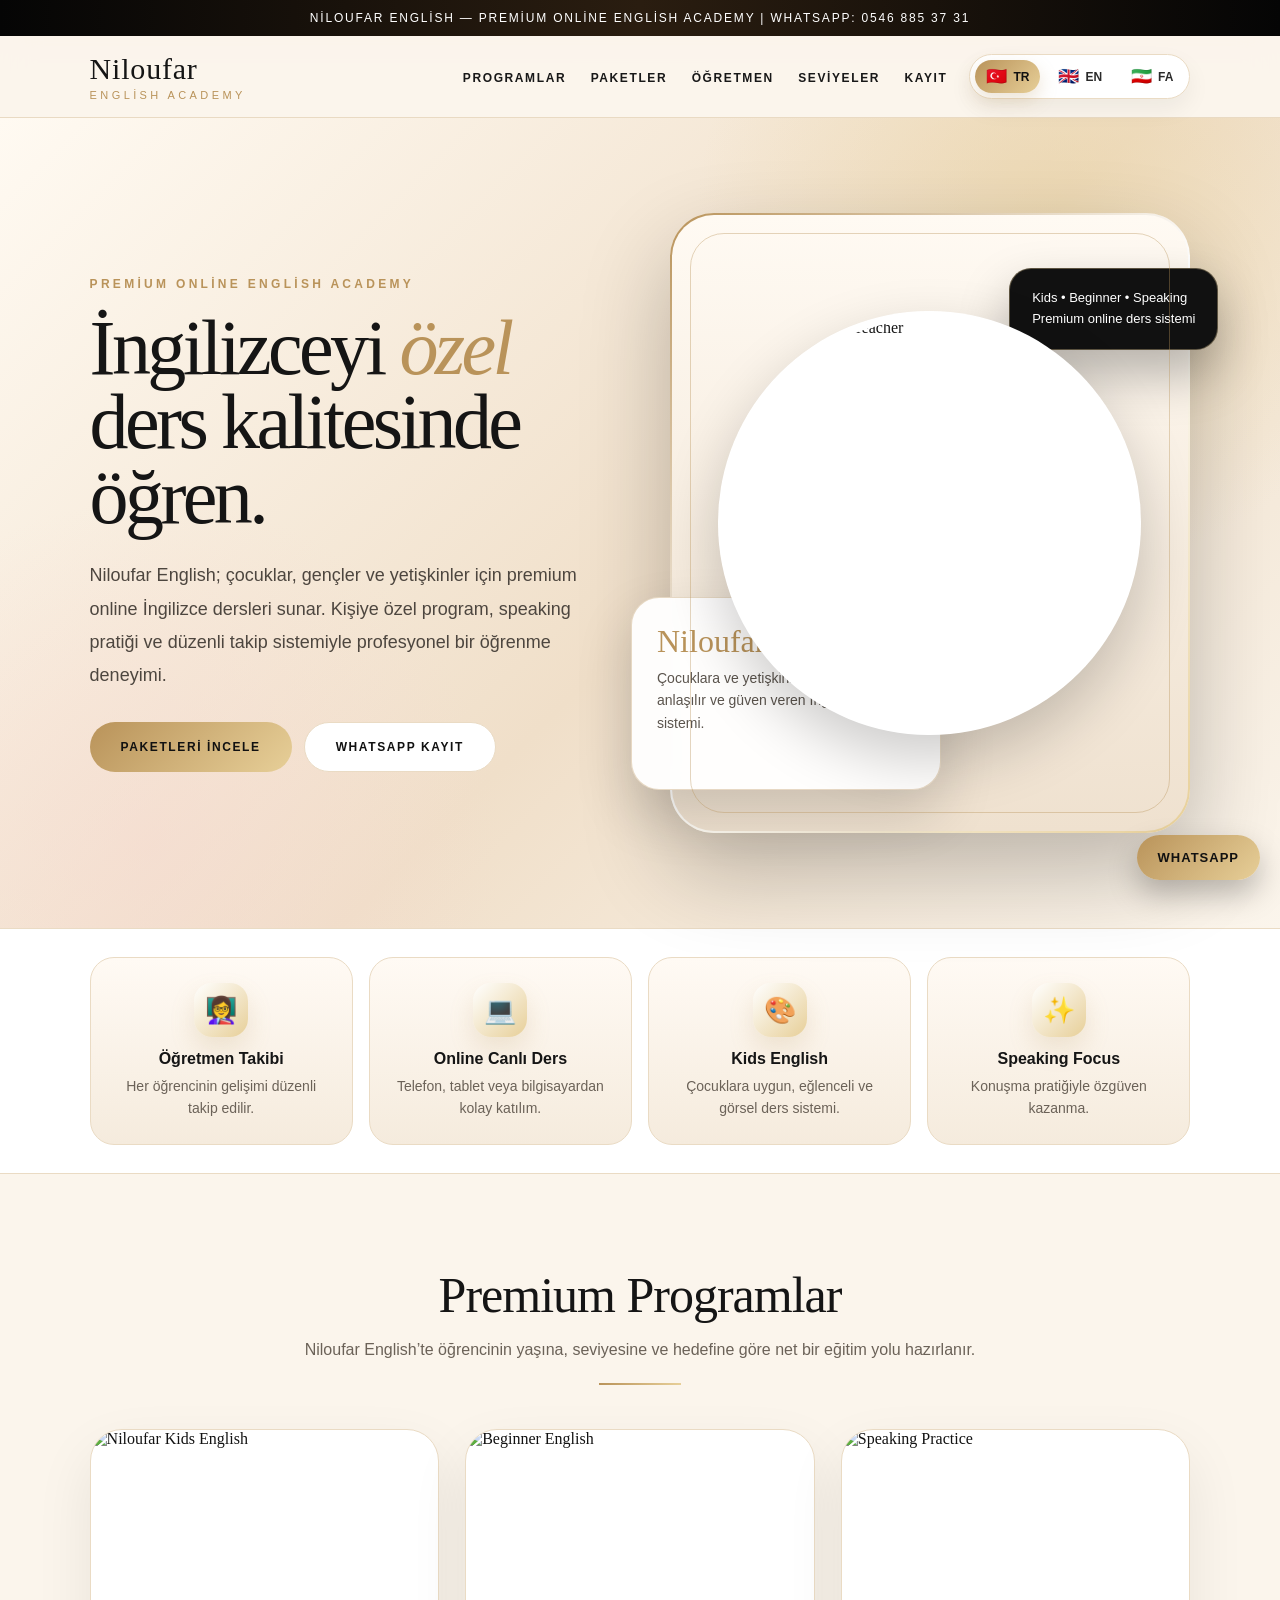
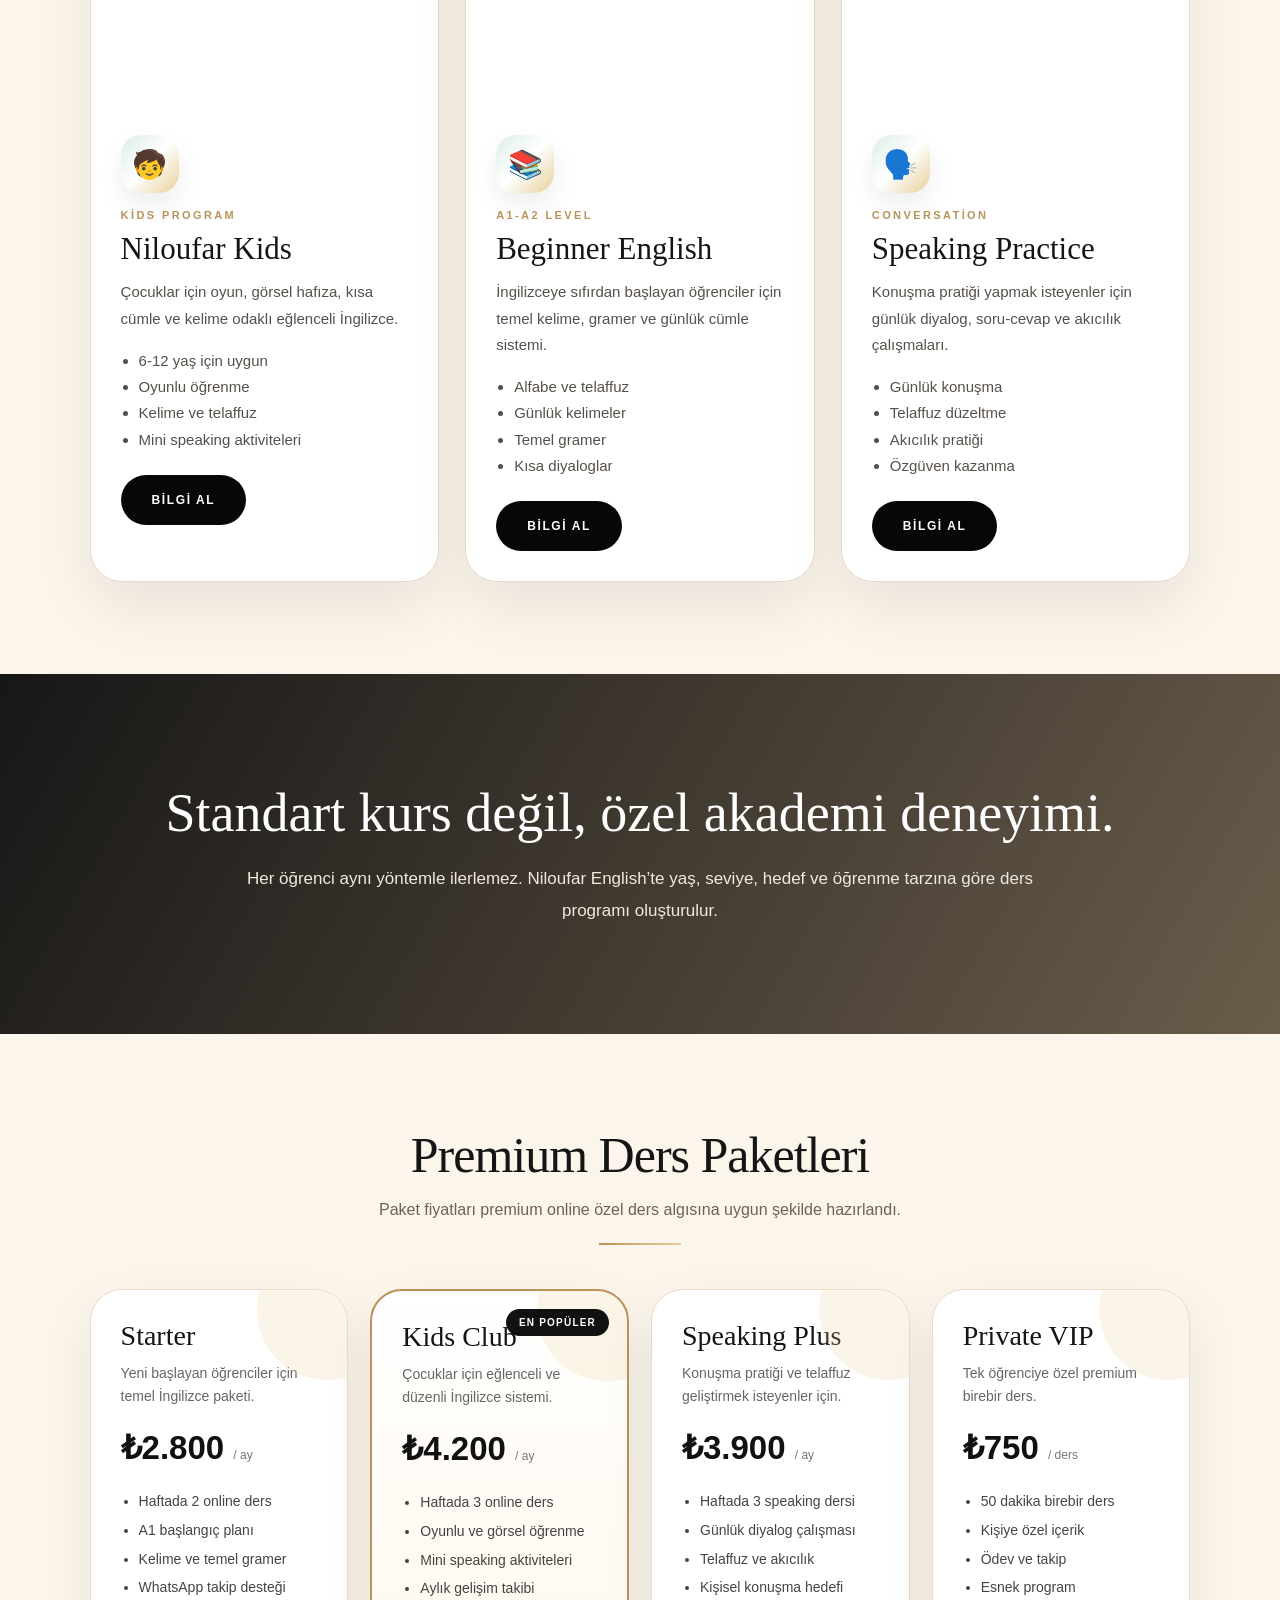
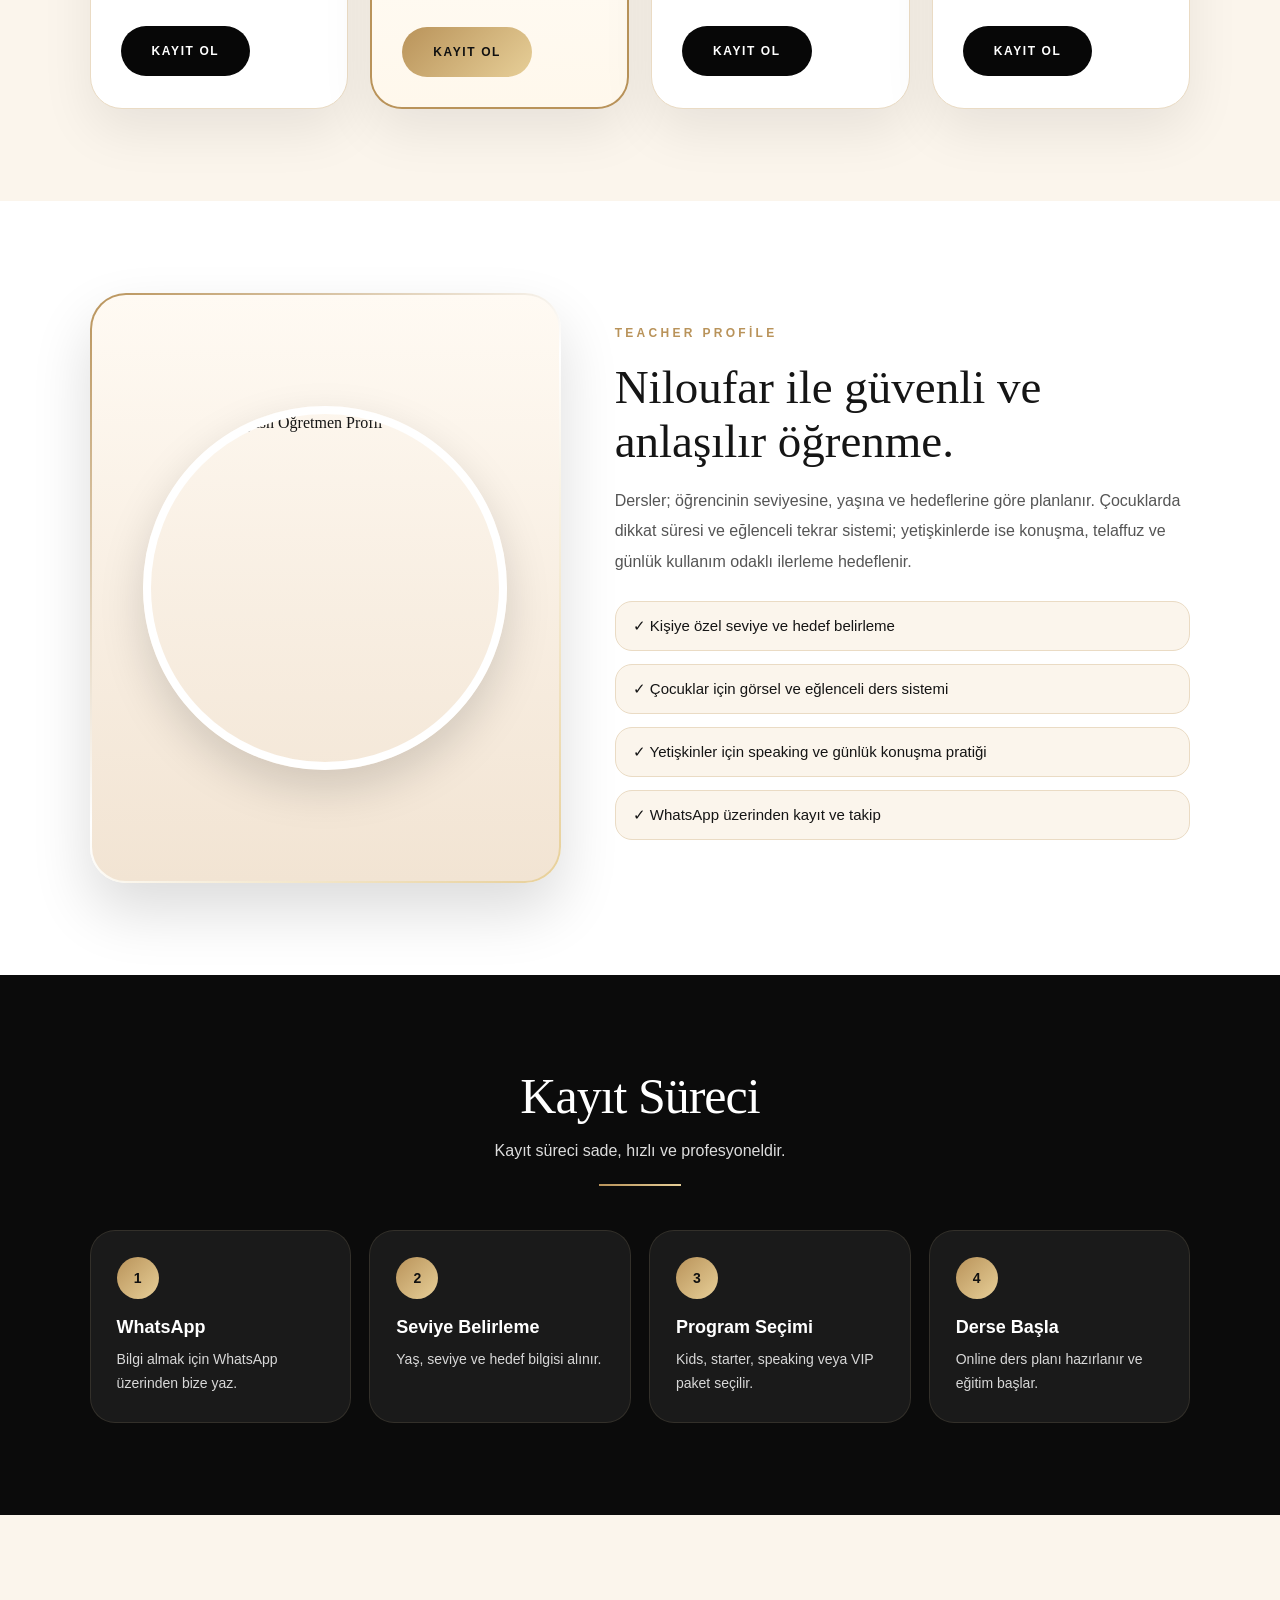
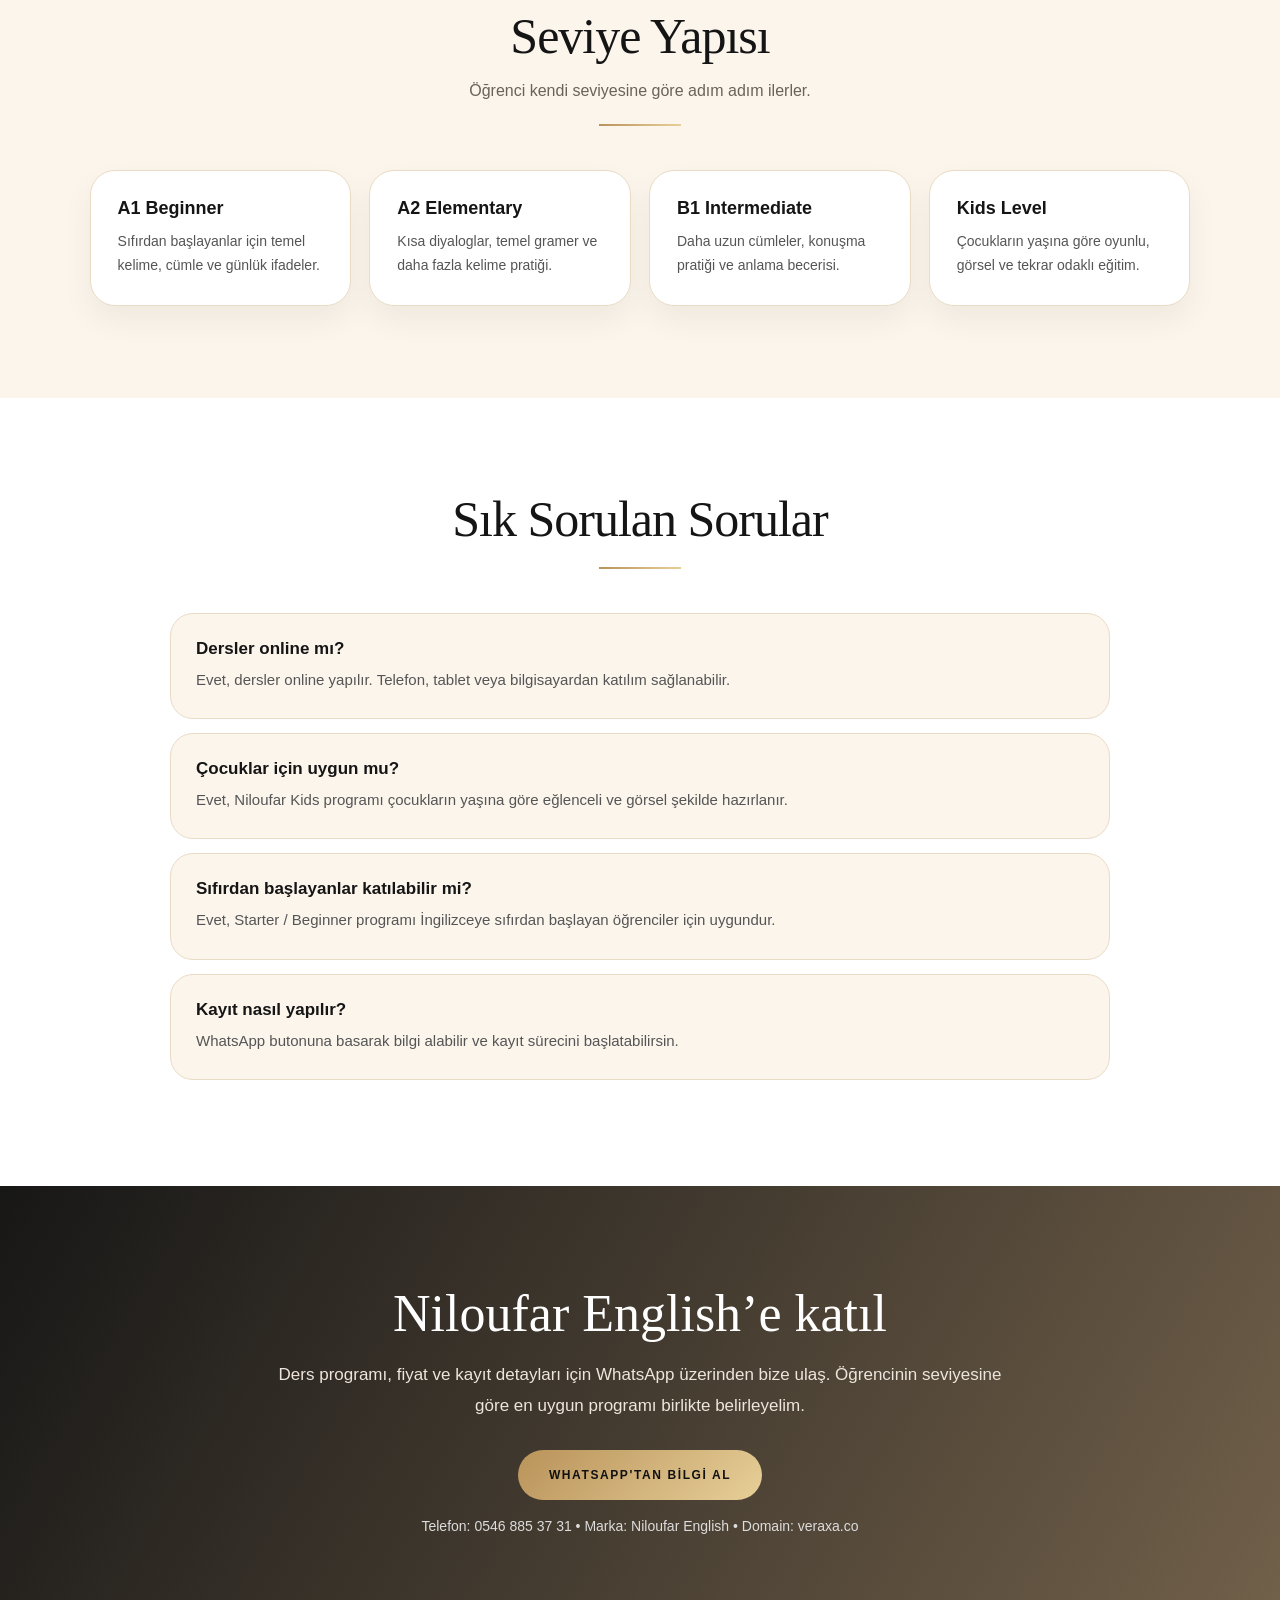
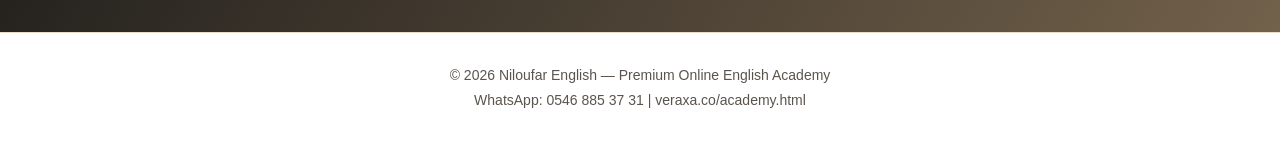
==== academy.html @ 4ac7712d "Add files via upload" ====
<!DOCTYPE html>
<html lang="tr">
<head>
  <meta charset="UTF-8" />
  <meta name="viewport" content="width=device-width, initial-scale=1.0" />
  <title>Niloufar English | Premium Online English Academy</title>
  <meta name="description" content="Niloufar English; çocuklar, gençler ve yetişkinler için premium online İngilizce akademisi. Türkçe, English, فارسی dil desteği." />

  <style>
    :root{
      --black:#070707;
      --dark:#14100c;
      --cream:#fbf5ec;
      --ivory:#fffdf8;
      --gold:#b9935a;
      --gold2:#e7cf98;
      --bronze:#7d5a31;
      --text:#151515;
      --muted:#6b6258;
      --line:#eadbc4;
      --rose:#f6d6cf;
      --mint:#dceee6;
      --sky:#dfe9f8;
    }

    *{margin:0;padding:0;box-sizing:border-box}
    html{scroll-behavior:smooth}
    body{font-family:Georgia,'Times New Roman',serif;background:var(--cream);color:var(--text);overflow-x:hidden}
    a{text-decoration:none;color:inherit}
    button{font-family:Arial,Helvetica,sans-serif}
    .sans{font-family:Arial,Helvetica,sans-serif}

    .top-note{background:linear-gradient(90deg,#050505,#2a1d10,#050505);color:#fff;text-align:center;padding:11px 5%;font:12px Arial,Helvetica,sans-serif;letter-spacing:1.8px;text-transform:uppercase}

    header{width:100%;padding:16px 7%;display:flex;justify-content:space-between;align-items:center;background:rgba(251,245,236,.92);backdrop-filter:blur(18px);position:sticky;top:0;z-index:50;border-bottom:1px solid rgba(185,147,90,.28)}
    .logo{font-size:30px;letter-spacing:.8px;font-weight:500}.logo span{font-family:Arial,Helvetica,sans-serif;font-size:11px;letter-spacing:3.4px;text-transform:uppercase;color:var(--gold);display:block;margin-top:3px}
    .nav-wrap{display:flex;align-items:center;gap:22px}
    nav{font-family:Arial,Helvetica,sans-serif}nav a{margin-left:20px;font-size:12px;letter-spacing:1.6px;text-transform:uppercase;font-weight:900;color:#181818}nav a:hover{color:var(--gold)}

    .language-switcher{display:flex;gap:7px;background:#fff;border:1px solid var(--line);border-radius:999px;padding:5px;box-shadow:0 10px 24px rgba(0,0,0,.06)}
    .lang-btn{border:none;background:transparent;padding:8px 11px;border-radius:999px;cursor:pointer;font:800 12px Arial,Helvetica,sans-serif;color:#2a2a2a;display:flex;align-items:center;gap:6px;transition:.2s}
    .lang-btn.active{background:linear-gradient(135deg,var(--gold),var(--gold2));color:#111;box-shadow:0 8px 18px rgba(185,147,90,.25)}
    .flag{font-size:17px;line-height:1}

    .hero{min-height:90vh;display:grid;grid-template-columns:1fr 1fr;gap:58px;align-items:center;padding:72px 7%;background:
      radial-gradient(circle at 82% 13%,rgba(231,207,152,.48),transparent 28%),
      radial-gradient(circle at 12% 90%,rgba(246,214,207,.45),transparent 26%),
      linear-gradient(135deg,#fffaf2,#f0dfc9 55%,#fbf5ec)}
    .eyebrow{display:inline-block;font:900 12px Arial,Helvetica,sans-serif;letter-spacing:3.3px;text-transform:uppercase;color:var(--gold);margin-bottom:20px}
    .hero h1{font-size:78px;line-height:.96;font-weight:500;letter-spacing:-3.6px;margin-bottom:24px}.hero h1 em{color:var(--gold);font-style:italic}
    .hero p{font:18px/1.85 Arial,Helvetica,sans-serif;color:#4d463f;max-width:640px;margin-bottom:30px}
    .hero-actions{display:flex;gap:12px;flex-wrap:wrap}.btn{display:inline-flex;align-items:center;justify-content:center;padding:15px 31px;background:var(--black);color:#fff;border:none;border-radius:999px;font:900 12px Arial,Helvetica,sans-serif;letter-spacing:1.6px;text-transform:uppercase;cursor:pointer;transition:.25s;min-height:50px}.btn:hover{transform:translateY(-2px);box-shadow:0 18px 34px rgba(0,0,0,.22)}.btn-gold{background:linear-gradient(135deg,var(--gold),var(--gold2));color:#111}.btn-light{background:#fff;color:#111;border:1px solid var(--line)}

    .hero-portrait{position:relative;min-height:650px;display:flex;align-items:center;justify-content:center}.portrait-frame{width:520px;height:620px;border-radius:44px;background:linear-gradient(135deg,var(--gold),#fff,var(--gold2));padding:2px;box-shadow:0 38px 90px rgba(0,0,0,.24);position:relative}.portrait-inner{width:100%;height:100%;border-radius:42px;background:linear-gradient(180deg,#fffaf3,#efe1cf);display:flex;align-items:center;justify-content:center;overflow:hidden;position:relative}.portrait-inner:before{content:"";position:absolute;inset:18px;border:1px solid rgba(185,147,90,.38);border-radius:34px;z-index:2;pointer-events:none}.profile-img{width:82%;max-width:430px;aspect-ratio:1/1;object-fit:cover;border-radius:50%;border:8px solid rgba(255,255,255,.94);box-shadow:0 24px 60px rgba(0,0,0,.2);z-index:1;background:#fff}
    .signature-card{position:absolute;left:-38px;bottom:58px;width:310px;background:rgba(255,255,255,.95);backdrop-filter:blur(12px);padding:25px;border-radius:28px;border:1px solid rgba(185,147,90,.35);box-shadow:0 24px 55px rgba(0,0,0,.16)}.signature-card strong{display:block;font-size:32px;color:var(--gold);font-weight:500;margin-bottom:7px}.signature-card p{font:14px/1.6 Arial,Helvetica,sans-serif;color:#5b544d}.mini-card{position:absolute;right:-28px;top:70px;background:#111;color:#fff;padding:19px 22px;border-radius:22px;font:13px/1.6 Arial,Helvetica,sans-serif;box-shadow:0 24px 50px rgba(0,0,0,.28);border:1px solid rgba(231,207,152,.35)}

    .trust{display:grid;grid-template-columns:repeat(4,1fr);gap:16px;padding:28px 7%;background:#fff;border-top:1px solid var(--line);border-bottom:1px solid var(--line)}.trust-card{background:linear-gradient(180deg,#fffaf4,#f5ebdd);border:1px solid var(--line);border-radius:24px;padding:25px;text-align:center;transition:.22s}.trust-card:hover{transform:translateY(-5px);box-shadow:0 18px 35px rgba(0,0,0,.08)}.trust-icon{width:54px;height:54px;border-radius:18px;margin:0 auto 13px;display:flex;align-items:center;justify-content:center;font-size:26px;background:linear-gradient(135deg,#fff,var(--gold2));box-shadow:0 12px 25px rgba(185,147,90,.18)}.trust-card h3{font:900 16px Arial,Helvetica,sans-serif;margin-bottom:8px}.trust-card p{font:14px/1.55 Arial,Helvetica,sans-serif;color:var(--muted)}

    .section{padding:92px 7%}.section-head{text-align:center;margin-bottom:44px}.section-title{font-size:50px;font-weight:500;letter-spacing:-1px;margin-bottom:12px}.section-sub{font:16px/1.75 Arial,Helvetica,sans-serif;color:var(--muted);max-width:760px;margin:auto}.gold-line{width:82px;height:2px;background:linear-gradient(90deg,var(--gold),var(--gold2));margin:19px auto 0}

    .programs{display:grid;grid-template-columns:repeat(3,1fr);gap:26px}.program-card{background:#fff;border:1px solid var(--line);border-radius:32px;overflow:hidden;box-shadow:0 24px 58px rgba(0,0,0,.08);transition:.25s}.program-card:hover{transform:translateY(-8px)}.program-card img{width:100%;height:275px;object-fit:cover;display:block;filter:saturate(.9) contrast(1.03)}.program-content{padding:30px}.label{font:900 11px Arial,Helvetica,sans-serif;letter-spacing:2.4px;color:var(--gold);text-transform:uppercase;margin-bottom:10px}.program-content h3{font-size:31px;font-weight:500;margin-bottom:12px}.program-content p,.program-content li{font:15px/1.75 Arial,Helvetica,sans-serif;color:#56504a}.program-content ul{padding-left:18px;margin:16px 0 22px;line-height:2}.fancy-icon{width:58px;height:58px;border-radius:20px;margin-bottom:16px;display:flex;align-items:center;justify-content:center;font-size:28px;background:linear-gradient(135deg,var(--mint),#fff,var(--gold2));box-shadow:0 12px 26px rgba(0,0,0,.07)}

    .lux-banner{padding:108px 7%;background:linear-gradient(120deg,rgba(9,9,9,.94),rgba(55,39,18,.74)),url('https://images.unsplash.com/photo-1516321318423-f06f85e504b3?auto=format&fit=crop&w=1600&q=85') center/cover;color:#fff;text-align:center}.lux-banner h2{font-size:54px;font-weight:500;margin-bottom:19px}.lux-banner p{font:17px/1.85 Arial,Helvetica,sans-serif;color:#efe9df;max-width:810px;margin:auto}

    .packages{display:grid;grid-template-columns:repeat(4,1fr);gap:22px}.package{background:#fff;border:1px solid var(--line);border-radius:32px;padding:30px;box-shadow:0 22px 52px rgba(0,0,0,.08);position:relative;overflow:hidden}.package:before{content:"";position:absolute;right:-50px;top:-50px;width:140px;height:140px;border-radius:50%;background:rgba(231,207,152,.22)}.package.popular{border:2px solid var(--gold);background:linear-gradient(180deg,#fff,#fff8ec)}.badge{position:absolute;top:18px;right:18px;background:#111;color:#fff;border-radius:999px;padding:8px 13px;font:900 10px Arial,Helvetica,sans-serif;letter-spacing:1.2px;text-transform:uppercase}.package h3{font-size:28px;font-weight:500;margin-bottom:10px}.desc{font:14px/1.65 Arial,Helvetica,sans-serif;color:#666;min-height:46px}.price{font:900 33px Arial,Helvetica,sans-serif;margin:20px 0;color:#111}.price span{font-size:12px;color:#777;font-weight:400}.package ul{padding-left:18px;margin-bottom:24px}.package li{font:14px/2.05 Arial,Helvetica,sans-serif;color:#444}

    .teacher{display:grid;grid-template-columns:.9fr 1.1fr;gap:54px;align-items:center;background:#fff}.teacher-photo{height:590px;border-radius:36px;background:linear-gradient(135deg,var(--gold),#fff,var(--gold2));padding:2px;box-shadow:0 28px 60px rgba(0,0,0,.14)}.teacher-photo div{width:100%;height:100%;border-radius:34px;background:linear-gradient(180deg,#fffaf3,#f2e4d3);display:flex;align-items:center;justify-content:center}.teacher-photo img{width:78%;aspect-ratio:1/1;object-fit:cover;border-radius:50%;border:8px solid #fff;box-shadow:0 18px 45px rgba(0,0,0,.15)}.teacher h2{font-size:47px;font-weight:500;margin-bottom:18px}.teacher p{font:16px/1.9 Arial,Helvetica,sans-serif;color:#555;margin-bottom:14px}.check-list{margin-top:24px}.check-list div{font:15px Arial,Helvetica,sans-serif;margin-bottom:13px;background:var(--cream);border:1px solid var(--line);padding:15px 17px;border-radius:17px}

    .process{background:#0b0b0b;color:#fff;padding:92px 7%}.steps{display:grid;grid-template-columns:repeat(4,1fr);gap:18px}.step{background:#1a1a1a;border:1px solid rgba(231,207,152,.12);border-radius:25px;padding:26px}.step strong{display:inline-flex;align-items:center;justify-content:center;background:linear-gradient(135deg,var(--gold),var(--gold2));color:#111;width:42px;height:42px;border-radius:50%;margin-bottom:18px;font:900 14px Arial}.step h3{font:900 18px Arial,Helvetica,sans-serif;margin-bottom:9px}.step p{font:14px/1.75 Arial,Helvetica,sans-serif;color:#d8d8d8}

    .levels{display:grid;grid-template-columns:repeat(4,1fr);gap:18px}.level{background:#fff;border:1px solid var(--line);border-radius:25px;padding:27px;box-shadow:0 14px 32px rgba(0,0,0,.055)}.level h3{font:900 18px Arial,Helvetica,sans-serif;margin-bottom:10px}.level p{font:14px/1.75 Arial,Helvetica,sans-serif;color:#555}

    .faq{background:#fff}.faq-item{max-width:940px;margin:0 auto 14px;padding:25px;border-radius:23px;background:var(--cream);border:1px solid var(--line)}.faq-item h3{font:900 17px Arial,Helvetica,sans-serif;margin-bottom:8px}.faq-item p{font:15px/1.75 Arial,Helvetica,sans-serif;color:#555}

    .contact-box{padding:98px 7%;background:linear-gradient(120deg,rgba(9,9,9,.94),rgba(66,45,18,.74)),url('https://images.unsplash.com/photo-1543269865-cbf427effbad?auto=format&fit=crop&w=1600&q=85') center/cover;color:#fff;text-align:center}.contact-box h2{font-size:52px;font-weight:500;margin-bottom:16px}.contact-box p{font:17px/1.85 Arial,Helvetica,sans-serif;color:#eee6dc;max-width:740px;margin:0 auto 28px}.contact-mini{font:14px Arial,Helvetica,sans-serif;color:#ddd;margin-top:18px}
    footer{padding:30px 7%;background:#fff;color:#5b544d;text-align:center;font:14px/1.8 Arial,Helvetica,sans-serif;border-top:1px solid var(--line)}.fixed-whatsapp{position:fixed;right:20px;bottom:20px;background:linear-gradient(135deg,var(--gold),var(--gold2));color:#111;padding:15px 21px;border-radius:999px;z-index:80;box-shadow:0 14px 30px rgba(0,0,0,.25);font:900 13px Arial,Helvetica,sans-serif;letter-spacing:1px;text-transform:uppercase}

    [dir="rtl"] body,[dir="rtl"] .sans,[dir="rtl"] nav,[dir="rtl"] .btn,[dir="rtl"] .top-note{font-family:Tahoma,Arial,sans-serif}
    [dir="rtl"] nav a{margin-left:0;margin-right:20px}
    [dir="rtl"] .signature-card{left:auto;right:-38px}
    [dir="rtl"] .mini-card{right:auto;left:-28px}

    @media(max-width:1100px){.packages{grid-template-columns:repeat(2,1fr)}}
    @media(max-width:950px){header{padding:16px 5%;align-items:flex-start}.nav-wrap{flex-direction:column;align-items:flex-end;gap:10px}nav{display:none}.hero{grid-template-columns:1fr;padding:45px 5%;text-align:center}.hero h1{font-size:46px;letter-spacing:-1px}.hero p{margin:0 auto 26px}.hero-actions{justify-content:center}.hero-portrait{min-height:auto}.portrait-frame{width:100%;height:470px}.profile-img{width:78%}.signature-card{position:relative;left:0;right:0;bottom:0;width:100%;margin-top:16px}.mini-card{display:none}.trust{grid-template-columns:1fr 1fr;padding:24px 5%}.section{padding:66px 5%}.section-title{font-size:37px}.programs,.packages,.steps,.levels{grid-template-columns:1fr}.teacher{grid-template-columns:1fr}.teacher-photo{height:430px;order:-1}.lux-banner h2,.contact-box h2{font-size:37px}.fixed-whatsapp{right:14px;bottom:14px;padding:13px 17px}.btn-light{margin-left:0}}
  </style>
</head>
<body>
  <div class="top-note" data-i18n="topNote">Niloufar English — Premium Online English Academy | WhatsApp: 0546 885 37 31</div>

  <header>
    <a href="#home" class="logo">Niloufar<span>English Academy</span></a>
    <div class="nav-wrap">
      <nav>
        <a href="#programs" data-i18n="navPrograms">Programlar</a>
        <a href="#packages" data-i18n="navPackages">Paketler</a>
        <a href="#teacher" data-i18n="navTeacher">Öğretmen</a>
        <a href="#levels" data-i18n="navLevels">Seviyeler</a>
        <a href="#contact" data-i18n="navRegister">Kayıt</a>
      </nav>
      <div class="language-switcher">
        <button class="lang-btn active" onclick="setLanguage('tr')"><span class="flag">🇹🇷</span> TR</button>
        <button class="lang-btn" onclick="setLanguage('en')"><span class="flag">🇬🇧</span> EN</button>
        <button class="lang-btn" onclick="setLanguage('fa')"><span class="flag">🇮🇷</span> FA</button>
      </div>
    </div>
  </header>

  <section class="hero" id="home">
    <div class="hero-text">
      <span class="eyebrow" data-i18n="heroEyebrow">Premium Online English Academy</span>
      <h1 data-i18n="heroTitle">İngilizceyi <em>özel</em> ders kalitesinde öğren.</h1>
      <p class="sans" data-i18n="heroText">Niloufar English; çocuklar, gençler ve yetişkinler için premium online İngilizce dersleri sunar. Kişiye özel program, speaking pratiği ve düzenli takip sistemiyle profesyonel bir öğrenme deneyimi.</p>
      <div class="hero-actions">
        <a class="btn btn-gold" href="#packages" data-i18n="heroBtn1">Paketleri İncele</a>
        <a class="btn btn-light" target="_blank" href="https://wa.me/905468853731?text=Merhaba,%20Niloufar%20English%20dersleri%20hakkında%20bilgi%20almak%20istiyorum." data-i18n="heroBtn2">WhatsApp Kayıt</a>
      </div>
    </div>

    <div class="hero-portrait">
      <div class="portrait-frame">
        <div class="portrait-inner">
          <img class="profile-img" src="https://i.ibb.co/NnprJs5t/niloufar-profile-jpg.jpg" alt="Niloufar English Teacher">
        </div>
      </div>
      <div class="mini-card" data-i18n="miniCard">Kids • Beginner • Speaking<br>Premium online ders sistemi</div>
      <div class="signature-card">
        <strong>Niloufar</strong>
        <p data-i18n="signatureText">Çocuklara ve yetişkinlere özel, sakin, anlaşılır ve güven veren İngilizce eğitim sistemi.</p>
      </div>
    </div>
  </section>

  <section class="trust">
    <div class="trust-card"><div class="trust-icon">👩‍🏫</div><h3 data-i18n="trust1Title">Öğretmen Takibi</h3><p data-i18n="trust1Text">Her öğrencinin gelişimi düzenli takip edilir.</p></div>
    <div class="trust-card"><div class="trust-icon">💻</div><h3 data-i18n="trust2Title">Online Canlı Ders</h3><p data-i18n="trust2Text">Telefon, tablet veya bilgisayardan kolay katılım.</p></div>
    <div class="trust-card"><div class="trust-icon">🎨</div><h3 data-i18n="trust3Title">Kids English</h3><p data-i18n="trust3Text">Çocuklara uygun, eğlenceli ve görsel ders sistemi.</p></div>
    <div class="trust-card"><div class="trust-icon">✨</div><h3 data-i18n="trust4Title">Speaking Focus</h3><p data-i18n="trust4Text">Konuşma pratiğiyle özgüven kazanma.</p></div>
  </section>

  <section class="section" id="programs">
    <div class="section-head">
      <h2 class="section-title" data-i18n="programTitle">Premium Programlar</h2>
      <p class="section-sub" data-i18n="programSub">Niloufar English’te öğrencinin yaşına, seviyesine ve hedefine göre net bir eğitim yolu hazırlanır.</p>
      <div class="gold-line"></div>
    </div>

    <div class="programs">
      <div class="program-card">
        <img src="https://images.unsplash.com/photo-1503676260728-1c00da094a0b?auto=format&fit=crop&w=900&q=85" alt="Niloufar Kids English">
        <div class="program-content">
          <div class="fancy-icon">🧒</div><div class="label" data-i18n="kidsLabel">Kids Program</div>
          <h3 data-i18n="kidsTitle">Niloufar Kids</h3>
          <p data-i18n="kidsText">Çocuklar için oyun, görsel hafıza, kısa cümle ve kelime odaklı eğlenceli İngilizce.</p>
          <ul><li data-i18n="kidsLi1">6-12 yaş için uygun</li><li data-i18n="kidsLi2">Oyunlu öğrenme</li><li data-i18n="kidsLi3">Kelime ve telaffuz</li><li data-i18n="kidsLi4">Mini speaking aktiviteleri</li></ul>
          <button class="btn" onclick="paketMesaj('Niloufar Kids Program')" data-i18n="infoBtn">Bilgi Al</button>
        </div>
      </div>

      <div class="program-card">
        <img src="https://images.unsplash.com/photo-1513258496099-48168024aec0?auto=format&fit=crop&w=900&q=85" alt="Beginner English">
        <div class="program-content">
          <div class="fancy-icon">📚</div><div class="label" data-i18n="beginnerLabel">A1-A2 Level</div>
          <h3 data-i18n="beginnerTitle">Beginner English</h3>
          <p data-i18n="beginnerText">İngilizceye sıfırdan başlayan öğrenciler için temel kelime, gramer ve günlük cümle sistemi.</p>
          <ul><li data-i18n="beginnerLi1">Alfabe ve telaffuz</li><li data-i18n="beginnerLi2">Günlük kelimeler</li><li data-i18n="beginnerLi3">Temel gramer</li><li data-i18n="beginnerLi4">Kısa diyaloglar</li></ul>
          <button class="btn" onclick="paketMesaj('Beginner English Program')" data-i18n="infoBtn">Bilgi Al</button>
        </div>
      </div>

      <div class="program-card">
        <img src="https://images.unsplash.com/photo-1551836022-d5d88e9218df?auto=format&fit=crop&w=900&q=85" alt="Speaking Practice">
        <div class="program-content">
          <div class="fancy-icon">🗣️</div><div class="label" data-i18n="speakingLabel">Conversation</div>
          <h3 data-i18n="speakingTitle">Speaking Practice</h3>
          <p data-i18n="speakingText">Konuşma pratiği yapmak isteyenler için günlük diyalog, soru-cevap ve akıcılık çalışmaları.</p>
          <ul><li data-i18n="speakingLi1">Günlük konuşma</li><li data-i18n="speakingLi2">Telaffuz düzeltme</li><li data-i18n="speakingLi3">Akıcılık pratiği</li><li data-i18n="speakingLi4">Özgüven kazanma</li></ul>
          <button class="btn" onclick="paketMesaj('Speaking Practice Program')" data-i18n="infoBtn">Bilgi Al</button>
        </div>
      </div>
    </div>
  </section>

  <section class="lux-banner">
    <h2 data-i18n="bannerTitle">Standart kurs değil, özel akademi deneyimi.</h2>
    <p data-i18n="bannerText">Her öğrenci aynı yöntemle ilerlemez. Niloufar English’te yaş, seviye, hedef ve öğrenme tarzına göre ders programı oluşturulur.</p>
  </section>

  <section class="section" id="packages">
    <div class="section-head">
      <h2 class="section-title" data-i18n="packagesTitle">Premium Ders Paketleri</h2>
      <p class="section-sub" data-i18n="packagesSub">Paket fiyatları premium online özel ders algısına uygun şekilde hazırlandı.</p>
      <div class="gold-line"></div>
    </div>

    <div class="packages">
      <div class="package">
        <h3>Starter</h3>
        <p class="desc sans" data-i18n="starterDesc">Yeni başlayan öğrenciler için temel İngilizce paketi.</p>
        <div class="price">₺2.800 <span data-i18n="perMonth">/ ay</span></div>
        <ul><li data-i18n="starter1">Haftada 2 online ders</li><li data-i18n="starter2">A1 başlangıç planı</li><li data-i18n="starter3">Kelime ve temel gramer</li><li data-i18n="starter4">WhatsApp takip desteği</li></ul>
        <button class="btn" onclick="paketMesaj('Starter Paketi - ₺2.800 / ay')" data-i18n="registerBtn">Kayıt Ol</button>
      </div>

      <div class="package popular">
        <span class="badge" data-i18n="popularBadge">En Popüler</span>
        <h3>Kids Club</h3>
        <p class="desc sans" data-i18n="kidsClubDesc">Çocuklar için eğlenceli ve düzenli İngilizce sistemi.</p>
        <div class="price">₺4.200 <span data-i18n="perMonth">/ ay</span></div>
        <ul><li data-i18n="kidsClub1">Haftada 3 online ders</li><li data-i18n="kidsClub2">Oyunlu ve görsel öğrenme</li><li data-i18n="kidsClub3">Mini speaking aktiviteleri</li><li data-i18n="kidsClub4">Aylık gelişim takibi</li></ul>
        <button class="btn btn-gold" onclick="paketMesaj('Kids Club Paketi - ₺4.200 / ay')" data-i18n="registerBtn">Kayıt Ol</button>
      </div>

      <div class="package">
        <h3>Speaking Plus</h3>
        <p class="desc sans" data-i18n="speakingPlusDesc">Konuşma pratiği ve telaffuz geliştirmek isteyenler için.</p>
        <div class="price">₺3.900 <span data-i18n="perMonth">/ ay</span></div>
        <ul><li data-i18n="speakingPlus1">Haftada 3 speaking dersi</li><li data-i18n="speakingPlus2">Günlük diyalog çalışması</li><li data-i18n="speakingPlus3">Telaffuz ve akıcılık</li><li data-i18n="speakingPlus4">Kişisel konuşma hedefi</li></ul>
        <button class="btn" onclick="paketMesaj('Speaking Plus Paketi - ₺3.900 / ay')" data-i18n="registerBtn">Kayıt Ol</button>
      </div>

      <div class="package">
        <h3>Private VIP</h3>
        <p class="desc sans" data-i18n="vipDesc">Tek öğrenciye özel premium birebir ders.</p>
        <div class="price">₺750 <span data-i18n="perLesson">/ ders</span></div>
        <ul><li data-i18n="vip1">50 dakika birebir ders</li><li data-i18n="vip2">Kişiye özel içerik</li><li data-i18n="vip3">Ödev ve takip</li><li data-i18n="vip4">Esnek program</li></ul>
        <button class="btn" onclick="paketMesaj('Private VIP - ₺750 / ders')" data-i18n="registerBtn">Kayıt Ol</button>
      </div>
    </div>
  </section>

  <section class="section teacher" id="teacher">
    <div class="teacher-photo"><div><img src="https://i.ibb.co/NnprJs5t/niloufar-profile-jpg.jpg" alt="Niloufar English Öğretmen Profil"></div></div>
    <div>
      <span class="eyebrow" data-i18n="teacherEyebrow">Teacher Profile</span>
      <h2 data-i18n="teacherTitle">Niloufar ile güvenli ve anlaşılır öğrenme.</h2>
      <p class="sans" data-i18n="teacherText">Dersler; öğrencinin seviyesine, yaşına ve hedeflerine göre planlanır. Çocuklarda dikkat süresi ve eğlenceli tekrar sistemi; yetişkinlerde ise konuşma, telaffuz ve günlük kullanım odaklı ilerleme hedeflenir.</p>
      <div class="check-list">
        <div data-i18n="check1">✓ Kişiye özel seviye ve hedef belirleme</div>
        <div data-i18n="check2">✓ Çocuklar için görsel ve eğlenceli ders sistemi</div>
        <div data-i18n="check3">✓ Yetişkinler için speaking ve günlük konuşma pratiği</div>
        <div data-i18n="check4">✓ WhatsApp üzerinden kayıt ve takip</div>
      </div>
    </div>
  </section>

  <section class="process">
    <div class="section-head">
      <h2 class="section-title" data-i18n="processTitle">Kayıt Süreci</h2>
      <p class="section-sub" style="color:#ddd" data-i18n="processSub">Kayıt süreci sade, hızlı ve profesyoneldir.</p>
      <div class="gold-line"></div>
    </div>
    <div class="steps">
      <div class="step"><strong>1</strong><h3 data-i18n="step1Title">WhatsApp</h3><p data-i18n="step1Text">Bilgi almak için WhatsApp üzerinden bize yaz.</p></div>
      <div class="step"><strong>2</strong><h3 data-i18n="step2Title">Seviye Belirleme</h3><p data-i18n="step2Text">Yaş, seviye ve hedef bilgisi alınır.</p></div>
      <div class="step"><strong>3</strong><h3 data-i18n="step3Title">Program Seçimi</h3><p data-i18n="step3Text">Kids, starter, speaking veya VIP paket seçilir.</p></div>
      <div class="step"><strong>4</strong><h3 data-i18n="step4Title">Derse Başla</h3><p data-i18n="step4Text">Online ders planı hazırlanır ve eğitim başlar.</p></div>
    </div>
  </section>

  <section class="section" id="levels">
    <div class="section-head">
      <h2 class="section-title" data-i18n="levelsTitle">Seviye Yapısı</h2>
      <p class="section-sub" data-i18n="levelsSub">Öğrenci kendi seviyesine göre adım adım ilerler.</p>
      <div class="gold-line"></div>
    </div>
    <div class="levels">
      <div class="level"><h3>A1 Beginner</h3><p data-i18n="level1">Sıfırdan başlayanlar için temel kelime, cümle ve günlük ifadeler.</p></div>
      <div class="level"><h3>A2 Elementary</h3><p data-i18n="level2">Kısa diyaloglar, temel gramer ve daha fazla kelime pratiği.</p></div>
      <div class="level"><h3>B1 Intermediate</h3><p data-i18n="level3">Daha uzun cümleler, konuşma pratiği ve anlama becerisi.</p></div>
      <div class="level"><h3>Kids Level</h3><p data-i18n="level4">Çocukların yaşına göre oyunlu, görsel ve tekrar odaklı eğitim.</p></div>
    </div>
  </section>

  <section class="section faq" id="faq">
    <div class="section-head">
      <h2 class="section-title" data-i18n="faqTitle">Sık Sorulan Sorular</h2>
      <div class="gold-line"></div>
    </div>
    <div class="faq-item"><h3 data-i18n="faq1q">Dersler online mı?</h3><p data-i18n="faq1a">Evet, dersler online yapılır. Telefon, tablet veya bilgisayardan katılım sağlanabilir.</p></div>
    <div class="faq-item"><h3 data-i18n="faq2q">Çocuklar için uygun mu?</h3><p data-i18n="faq2a">Evet, Niloufar Kids programı çocukların yaşına göre eğlenceli ve görsel şekilde hazırlanır.</p></div>
    <div class="faq-item"><h3 data-i18n="faq3q">Sıfırdan başlayanlar katılabilir mi?</h3><p data-i18n="faq3a">Evet, Starter / Beginner programı İngilizceye sıfırdan başlayan öğrenciler için uygundur.</p></div>
    <div class="faq-item"><h3 data-i18n="faq4q">Kayıt nasıl yapılır?</h3><p data-i18n="faq4a">WhatsApp butonuna basarak bilgi alabilir ve kayıt sürecini başlatabilirsin.</p></div>
  </section>

  <section class="contact-box" id="contact">
    <h2 data-i18n="contactTitle">Niloufar English’e katıl</h2>
    <p data-i18n="contactText">Ders programı, fiyat ve kayıt detayları için WhatsApp üzerinden bize ulaş. Öğrencinin seviyesine göre en uygun programı birlikte belirleyelim.</p>
    <a class="btn btn-gold" href="https://wa.me/905468853731?text=Merhaba,%20Niloufar%20English%20dersleri%20hakkında%20bilgi%20almak%20istiyorum." target="_blank" data-i18n="contactBtn">WhatsApp'tan Bilgi Al</a>
    <div class="contact-mini" data-i18n="contactMini">Telefon: 0546 885 37 31 • Marka: Niloufar English • Domain: veraxa.co</div>
  </section>

  <footer data-i18n="footerText">© 2026 Niloufar English — Premium Online English Academy<br>WhatsApp: 0546 885 37 31 | veraxa.co/academy.html</footer>

  <a class="fixed-whatsapp" href="https://wa.me/905468853731?text=Merhaba,%20Niloufar%20English%20dersleri%20hakkında%20bilgi%20almak%20istiyorum." target="_blank" data-i18n="whatsappFixed">WhatsApp</a>

  <script>
    const telefon = '905468853731';

    const translations = {
      tr: {
        topNote:'Niloufar English — Premium Online English Academy | WhatsApp: 0546 885 37 31',
        navPrograms:'Programlar', navPackages:'Paketler', navTeacher:'Öğretmen', navLevels:'Seviyeler', navRegister:'Kayıt',
        heroEyebrow:'Premium Online English Academy',
        heroTitle:'İngilizceyi <em>özel</em> ders kalitesinde öğren.',
        heroText:'Niloufar English; çocuklar, gençler ve yetişkinler için premium online İngilizce dersleri sunar. Kişiye özel program, speaking pratiği ve düzenli takip sistemiyle profesyonel bir öğrenme deneyimi.',
        heroBtn1:'Paketleri İncele', heroBtn2:'WhatsApp Kayıt', miniCard:'Kids • Beginner • Speaking<br>Premium online ders sistemi', signatureText:'Çocuklara ve yetişkinlere özel, sakin, anlaşılır ve güven veren İngilizce eğitim sistemi.',
        trust1Title:'Öğretmen Takibi', trust1Text:'Her öğrencinin gelişimi düzenli takip edilir.', trust2Title:'Online Canlı Ders', trust2Text:'Telefon, tablet veya bilgisayardan kolay katılım.', trust3Title:'Kids English', trust3Text:'Çocuklara uygun, eğlenceli ve görsel ders sistemi.', trust4Title:'Speaking Focus', trust4Text:'Konuşma pratiğiyle özgüven kazanma.',
        programTitle:'Premium Programlar', programSub:'Niloufar English’te öğrencinin yaşına, seviyesine ve hedefine göre net bir eğitim yolu hazırlanır.',
        kidsLabel:'Kids Program', kidsTitle:'Niloufar Kids', kidsText:'Çocuklar için oyun, görsel hafıza, kısa cümle ve kelime odaklı eğlenceli İngilizce.', kidsLi1:'6-12 yaş için uygun', kidsLi2:'Oyunlu öğrenme', kidsLi3:'Kelime ve telaffuz', kidsLi4:'Mini speaking aktiviteleri',
        beginnerLabel:'A1-A2 Level', beginnerTitle:'Beginner English', beginnerText:'İngilizceye sıfırdan başlayan öğrenciler için temel kelime, gramer ve günlük cümle sistemi.', beginnerLi1:'Alfabe ve telaffuz', beginnerLi2:'Günlük kelimeler', beginnerLi3:'Temel gramer', beginnerLi4:'Kısa diyaloglar',
        speakingLabel:'Conversation', speakingTitle:'Speaking Practice', speakingText:'Konuşma pratiği yapmak isteyenler için günlük diyalog, soru-cevap ve akıcılık çalışmaları.', speakingLi1:'Günlük konuşma', speakingLi2:'Telaffuz düzeltme', speakingLi3:'Akıcılık pratiği', speakingLi4:'Özgüven kazanma', infoBtn:'Bilgi Al',
        bannerTitle:'Standart kurs değil, özel akademi deneyimi.', bannerText:'Her öğrenci aynı yöntemle ilerlemez. Niloufar English’te yaş, seviye, hedef ve öğrenme tarzına göre ders programı oluşturulur.',
        packagesTitle:'Premium Ders Paketleri', packagesSub:'Paket fiyatları premium online özel ders algısına uygun şekilde hazırlandı.', perMonth:'/ ay', perLesson:'/ ders', popularBadge:'En Popüler', registerBtn:'Kayıt Ol',
        starterDesc:'Yeni başlayan öğrenciler için temel İngilizce paketi.', starter1:'Haftada 2 online ders', starter2:'A1 başlangıç planı', starter3:'Kelime ve temel gramer', starter4:'WhatsApp takip desteği',
        kidsClubDesc:'Çocuklar için eğlenceli ve düzenli İngilizce sistemi.', kidsClub1:'Haftada 3 online ders', kidsClub2:'Oyunlu ve görsel öğrenme', kidsClub3:'Mini speaking aktiviteleri', kidsClub4:'Aylık gelişim takibi',
        speakingPlusDesc:'Konuşma pratiği ve telaffuz geliştirmek isteyenler için.', speakingPlus1:'Haftada 3 speaking dersi', speakingPlus2:'Günlük diyalog çalışması', speakingPlus3:'Telaffuz ve akıcılık', speakingPlus4:'Kişisel konuşma hedefi',
        vipDesc:'Tek öğrenciye özel premium birebir ders.', vip1:'50 dakika birebir ders', vip2:'Kişiye özel içerik', vip3:'Ödev ve takip', vip4:'Esnek program',
        teacherEyebrow:'Teacher Profile', teacherTitle:'Niloufar ile güvenli ve anlaşılır öğrenme.', teacherText:'Dersler; öğrencinin seviyesine, yaşına ve hedeflerine göre planlanır. Çocuklarda dikkat süresi ve eğlenceli tekrar sistemi; yetişkinlerde ise konuşma, telaffuz ve günlük kullanım odaklı ilerleme hedeflenir.', check1:'✓ Kişiye özel seviye ve hedef belirleme', check2:'✓ Çocuklar için görsel ve eğlenceli ders sistemi', check3:'✓ Yetişkinler için speaking ve günlük konuşma pratiği', check4:'✓ WhatsApp üzerinden kayıt ve takip',
        processTitle:'Kayıt Süreci', processSub:'Kayıt süreci sade, hızlı ve profesyoneldir.', step1Title:'WhatsApp', step1Text:'Bilgi almak için WhatsApp üzerinden bize yaz.', step2Title:'Seviye Belirleme', step2Text:'Yaş, seviye ve hedef bilgisi alınır.', step3Title:'Program Seçimi', step3Text:'Kids, starter, speaking veya VIP paket seçilir.', step4Title:'Derse Başla', step4Text:'Online ders planı hazırlanır ve eğitim başlar.',
        levelsTitle:'Seviye Yapısı', levelsSub:'Öğrenci kendi seviyesine göre adım adım ilerler.', level1:'Sıfırdan başlayanlar için temel kelime, cümle ve günlük ifadeler.', level2:'Kısa diyaloglar, temel gramer ve daha fazla kelime pratiği.', level3:'Daha uzun cümleler, konuşma pratiği ve anlama becerisi.', level4:'Çocukların yaşına göre oyunlu, görsel ve tekrar odaklı eğitim.',
        faqTitle:'Sık Sorulan Sorular', faq1q:'Dersler online mı?', faq1a:'Evet, dersler online yapılır. Telefon, tablet veya bilgisayardan katılım sağlanabilir.', faq2q:'Çocuklar için uygun mu?', faq2a:'Evet, Niloufar Kids programı çocukların yaşına göre eğlenceli ve görsel şekilde hazırlanır.', faq3q:'Sıfırdan başlayanlar katılabilir mi?', faq3a:'Evet, Starter / Beginner programı İngilizceye sıfırdan başlayan öğrenciler için uygundur.', faq4q:'Kayıt nasıl yapılır?', faq4a:'WhatsApp butonuna basarak bilgi alabilir ve kayıt sürecini başlatabilirsin.',
        contactTitle:'Niloufar English’e katıl', contactText:'Ders programı, fiyat ve kayıt detayları için WhatsApp üzerinden bize ulaş. Öğrencinin seviyesine göre en uygun programı birlikte belirleyelim.', contactBtn:'WhatsApp\'tan Bilgi Al', contactMini:'Telefon: 0546 885 37 31 • Marka: Niloufar English • Domain: veraxa.co', footerText:'© 2026 Niloufar English — Premium Online English Academy<br>WhatsApp: 0546 885 37 31 | veraxa.co/academy.html', whatsappFixed:'WhatsApp'
      },
      en: {
        topNote:'Niloufar English — Premium Online English Academy | WhatsApp: +90 546 885 37 31',
        navPrograms:'Programs', navPackages:'Packages', navTeacher:'Teacher', navLevels:'Levels', navRegister:'Enroll',
        heroEyebrow:'Premium Online English Academy', heroTitle:'Learn English with <em>private lesson</em> quality.', heroText:'Niloufar English offers premium online English lessons for kids, teenagers and adults with personalized programs, speaking practice and structured progress tracking.', heroBtn1:'View Packages', heroBtn2:'WhatsApp Enroll', miniCard:'Kids • Beginner • Speaking<br>Premium online lesson system', signatureText:'A calm, clear and confidence-building English learning system for kids and adults.',
        trust1Title:'Teacher Support', trust1Text:'Each student’s progress is followed regularly.', trust2Title:'Live Online Lessons', trust2Text:'Easy access from phone, tablet or computer.', trust3Title:'Kids English', trust3Text:'Fun, visual and child-friendly lesson system.', trust4Title:'Speaking Focus', trust4Text:'Build confidence through speaking practice.',
        programTitle:'Premium Programs', programSub:'At Niloufar English, each student receives a clear learning path based on age, level and goals.', kidsLabel:'Kids Program', kidsTitle:'Niloufar Kids', kidsText:'Fun English lessons for children with games, visual memory, short sentences and vocabulary.', kidsLi1:'Suitable for ages 6-12', kidsLi2:'Learning through games', kidsLi3:'Vocabulary and pronunciation', kidsLi4:'Mini speaking activities', beginnerLabel:'A1-A2 Level', beginnerTitle:'Beginner English', beginnerText:'A clear foundation program for students starting English from zero.', beginnerLi1:'Alphabet and pronunciation', beginnerLi2:'Daily vocabulary', beginnerLi3:'Basic grammar', beginnerLi4:'Short dialogues', speakingLabel:'Conversation', speakingTitle:'Speaking Practice', speakingText:'Daily dialogues, Q&A and fluency exercises for students who want to speak more confidently.', speakingLi1:'Daily conversation', speakingLi2:'Pronunciation correction', speakingLi3:'Fluency practice', speakingLi4:'Confidence building', infoBtn:'Get Info',
        bannerTitle:'Not a standard course — a private academy experience.', bannerText:'Every student learns differently. At Niloufar English, lessons are designed around age, level, goals and learning style.', packagesTitle:'Premium Lesson Packages', packagesSub:'Packages are designed for a premium online private lesson experience.', perMonth:'/ month', perLesson:'/ lesson', popularBadge:'Most Popular', registerBtn:'Enroll Now', starterDesc:'Basic English package for beginner students.', starter1:'2 online lessons per week', starter2:'A1 starter plan', starter3:'Vocabulary and basic grammar', starter4:'WhatsApp follow-up support', kidsClubDesc:'Fun and structured English system for children.', kidsClub1:'3 online lessons per week', kidsClub2:'Visual and game-based learning', kidsClub3:'Mini speaking activities', kidsClub4:'Monthly progress tracking', speakingPlusDesc:'For students who want to improve speaking and pronunciation.', speakingPlus1:'3 speaking lessons per week', speakingPlus2:'Daily dialogue practice', speakingPlus3:'Pronunciation and fluency', speakingPlus4:'Personal speaking goal', vipDesc:'Premium one-to-one private lesson.', vip1:'50-minute private lesson', vip2:'Personalized content', vip3:'Homework and follow-up', vip4:'Flexible schedule',
        teacherEyebrow:'Teacher Profile', teacherTitle:'Learn clearly and confidently with Niloufar.', teacherText:'Lessons are planned based on the student’s level, age and goals. For kids, attention span and fun repetition are prioritized; for adults, speaking, pronunciation and daily use are the focus.', check1:'✓ Personalized level and goal assessment', check2:'✓ Visual and fun lesson system for kids', check3:'✓ Speaking and daily conversation practice for adults', check4:'✓ Enrollment and follow-up via WhatsApp', processTitle:'Enrollment Process', processSub:'The enrollment process is simple, fast and professional.', step1Title:'WhatsApp', step1Text:'Message us on WhatsApp to get information.', step2Title:'Level Check', step2Text:'Age, level and goals are discussed.', step3Title:'Choose Program', step3Text:'Choose Kids, Starter, Speaking or VIP package.', step4Title:'Start Lessons', step4Text:'The online lesson plan is prepared and classes begin.', levelsTitle:'Level Structure', levelsSub:'Students progress step by step according to their level.', level1:'Basic vocabulary, sentences and daily expressions for absolute beginners.', level2:'Short dialogues, basic grammar and more vocabulary practice.', level3:'Longer sentences, speaking practice and comprehension skills.', level4:'Game-based, visual and repetition-focused lessons for children.', faqTitle:'Frequently Asked Questions', faq1q:'Are the lessons online?', faq1a:'Yes, lessons are held online. Students can join from a phone, tablet or computer.', faq2q:'Is it suitable for kids?', faq2a:'Yes, the Niloufar Kids program is designed with fun and visual activities according to children’s age.', faq3q:'Can beginners join?', faq3a:'Yes, the Starter / Beginner program is suitable for students starting English from zero.', faq4q:'How do I enroll?', faq4a:'Click the WhatsApp button to get information and start the enrollment process.', contactTitle:'Join Niloufar English', contactText:'Contact us on WhatsApp for lesson schedules, pricing and enrollment details. Let’s choose the best program for the student’s level.', contactBtn:'Get Info on WhatsApp', contactMini:'Phone: +90 546 885 37 31 • Brand: Niloufar English • Domain: veraxa.co', footerText:'© 2026 Niloufar English — Premium Online English Academy<br>WhatsApp: +90 546 885 37 31 | veraxa.co/academy.html', whatsappFixed:'WhatsApp'
      },
      fa: {
        topNote:'Niloufar English — آکادمی آنلاین زبان انگلیسی | واتساپ: 0546 885 37 31',
        navPrograms:'دوره‌ها', navPackages:'پکیج‌ها', navTeacher:'مدرس', navLevels:'سطح‌ها', navRegister:'ثبت‌نام',
        heroEyebrow:'آکادمی آنلاین انگلیسی', heroTitle:'انگلیسی را با کیفیت <em>کلاس خصوصی</em> یاد بگیر.', heroText:'Niloufar English برای کودکان، نوجوانان و بزرگسالان کلاس‌های آنلاین انگلیسی با برنامه اختصاصی، تمرین مکالمه و پیگیری منظم ارائه می‌دهد.', heroBtn1:'مشاهده پکیج‌ها', heroBtn2:'ثبت‌نام واتساپ', miniCard:'کودکان • مبتدی • مکالمه<br>سیستم کلاس آنلاین حرفه‌ای', signatureText:'سیستم آموزش انگلیسی آرام، واضح و اعتمادساز برای کودکان و بزرگسالان.',
        trust1Title:'پیگیری مدرس', trust1Text:'پیشرفت هر زبان‌آموز به‌صورت منظم پیگیری می‌شود.', trust2Title:'کلاس آنلاین زنده', trust2Text:'شرکت آسان با موبایل، تبلت یا کامپیوتر.', trust3Title:'انگلیسی کودکان', trust3Text:'کلاس شاد، تصویری و مناسب کودکان.', trust4Title:'تمرکز روی مکالمه', trust4Text:'افزایش اعتمادبه‌نفس با تمرین مکالمه.',
        programTitle:'برنامه‌های حرفه‌ای', programSub:'در Niloufar English مسیر یادگیری بر اساس سن، سطح و هدف زبان‌آموز طراحی می‌شود.', kidsLabel:'برنامه کودکان', kidsTitle:'Niloufar Kids', kidsText:'کلاس‌های شاد انگلیسی برای کودکان با بازی، تصویر، جمله‌های کوتاه و واژگان.', kidsLi1:'مناسب ۶ تا ۱۲ سال', kidsLi2:'یادگیری با بازی', kidsLi3:'واژگان و تلفظ', kidsLi4:'فعالیت‌های کوتاه مکالمه', beginnerLabel:'سطح A1-A2', beginnerTitle:'انگلیسی مبتدی', beginnerText:'برنامه پایه برای زبان‌آموزانی که انگلیسی را از صفر شروع می‌کنند.', beginnerLi1:'الفبا و تلفظ', beginnerLi2:'کلمات روزمره', beginnerLi3:'گرامر پایه', beginnerLi4:'دیالوگ‌های کوتاه', speakingLabel:'مکالمه', speakingTitle:'تمرین مکالمه', speakingText:'تمرین دیالوگ روزمره، پرسش و پاسخ و روان‌تر صحبت کردن.', speakingLi1:'مکالمه روزمره', speakingLi2:'اصلاح تلفظ', speakingLi3:'تمرین روانی گفتار', speakingLi4:'افزایش اعتمادبه‌نفس', infoBtn:'اطلاعات بیشتر',
        bannerTitle:'فقط یک دوره معمولی نیست؛ تجربه آکادمی خصوصی است.', bannerText:'هر زبان‌آموز روش یادگیری متفاوتی دارد. در Niloufar English کلاس‌ها بر اساس سن، سطح، هدف و سبک یادگیری طراحی می‌شود.', packagesTitle:'پکیج‌های آموزشی حرفه‌ای', packagesSub:'پکیج‌ها برای تجربه کلاس خصوصی آنلاین حرفه‌ای طراحی شده‌اند.', perMonth:'/ ماه', perLesson:'/ جلسه', popularBadge:'محبوب‌ترین', registerBtn:'ثبت‌نام', starterDesc:'پکیج پایه برای زبان‌آموزان مبتدی.', starter1:'۲ کلاس آنلاین در هفته', starter2:'برنامه شروع A1', starter3:'واژگان و گرامر پایه', starter4:'پیگیری از طریق واتساپ', kidsClubDesc:'سیستم انگلیسی شاد و منظم برای کودکان.', kidsClub1:'۳ کلاس آنلاین در هفته', kidsClub2:'یادگیری تصویری و بازی‌محور', kidsClub3:'فعالیت‌های کوتاه مکالمه', kidsClub4:'پیگیری پیشرفت ماهانه', speakingPlusDesc:'برای تقویت مکالمه و تلفظ.', speakingPlus1:'۳ کلاس مکالمه در هفته', speakingPlus2:'تمرین دیالوگ روزانه', speakingPlus3:'تلفظ و روانی گفتار', speakingPlus4:'هدف مکالمه شخصی', vipDesc:'کلاس خصوصی حرفه‌ای یک‌به‌یک.', vip1:'کلاس خصوصی ۵۰ دقیقه‌ای', vip2:'محتوای اختصاصی', vip3:'تمرین و پیگیری', vip4:'برنامه منعطف',
        teacherEyebrow:'پروفایل مدرس', teacherTitle:'با Niloufar واضح و مطمئن یاد بگیر.', teacherText:'کلاس‌ها بر اساس سطح، سن و هدف زبان‌آموز برنامه‌ریزی می‌شود. برای کودکان تمرکز روی توجه و تکرار شاد است؛ برای بزرگسالان تمرکز روی مکالمه، تلفظ و استفاده روزمره است.', check1:'✓ تعیین سطح و هدف اختصاصی', check2:'✓ سیستم تصویری و شاد برای کودکان', check3:'✓ تمرین مکالمه روزمره برای بزرگسالان', check4:'✓ ثبت‌نام و پیگیری از طریق واتساپ', processTitle:'مراحل ثبت‌نام', processSub:'فرایند ثبت‌نام ساده، سریع و حرفه‌ای است.', step1Title:'واتساپ', step1Text:'برای اطلاعات بیشتر در واتساپ پیام بدهید.', step2Title:'تعیین سطح', step2Text:'سن، سطح و هدف بررسی می‌شود.', step3Title:'انتخاب برنامه', step3Text:'پکیج کودکان، مبتدی، مکالمه یا VIP انتخاب می‌شود.', step4Title:'شروع کلاس', step4Text:'برنامه کلاس آنلاین آماده می‌شود و آموزش شروع می‌شود.', levelsTitle:'ساختار سطح‌ها', levelsSub:'زبان‌آموز مرحله‌به‌مرحله مطابق سطح خود پیش می‌رود.', level1:'واژگان پایه، جمله‌ها و عبارت‌های روزمره برای شروع از صفر.', level2:'دیالوگ کوتاه، گرامر پایه و تمرین واژگان بیشتر.', level3:'جمله‌های بلندتر، تمرین مکالمه و مهارت درک مطلب.', level4:'کلاس بازی‌محور، تصویری و تکرارمحور برای کودکان.', faqTitle:'سوالات متداول', faq1q:'کلاس‌ها آنلاین هستند؟', faq1a:'بله، کلاس‌ها آنلاین برگزار می‌شود و با موبایل، تبلت یا کامپیوتر می‌توان شرکت کرد.', faq2q:'برای کودکان مناسب است؟', faq2a:'بله، برنامه Niloufar Kids با فعالیت‌های شاد و تصویری متناسب با سن کودک طراحی شده است.', faq3q:'افراد مبتدی می‌توانند شرکت کنند؟', faq3a:'بله، برنامه Starter / Beginner برای کسانی مناسب است که از صفر شروع می‌کنند.', faq4q:'چطور ثبت‌نام کنم؟', faq4a:'روی دکمه واتساپ بزنید تا اطلاعات بگیرید و فرایند ثبت‌نام را شروع کنید.', contactTitle:'به Niloufar English بپیوندید', contactText:'برای برنامه کلاس، قیمت و جزئیات ثبت‌نام از طریق واتساپ با ما تماس بگیرید. بهترین برنامه را بر اساس سطح زبان‌آموز انتخاب می‌کنیم.', contactBtn:'اطلاعات در واتساپ', contactMini:'تلفن: 0546 885 37 31 • برند: Niloufar English • دامنه: veraxa.co', footerText:'© 2026 Niloufar English — آکادمی آنلاین انگلیسی<br>WhatsApp: 0546 885 37 31 | veraxa.co/academy.html', whatsappFixed:'واتساپ'
      }
    };

    function setLanguage(lang){
      document.documentElement.lang = lang;
      document.documentElement.dir = lang === 'fa' ? 'rtl' : 'ltr';
      document.querySelectorAll('.lang-btn').forEach(btn => btn.classList.remove('active'));
      event.currentTarget.classList.add('active');
      document.querySelectorAll('[data-i18n]').forEach(el => {
        const key = el.getAttribute('data-i18n');
        if(translations[lang] && translations[lang][key]){
          el.innerHTML = translations[lang][key];
        }
      });
      localStorage.setItem('niloufarLang', lang);
    }

    function paketMesaj(paketAdi){
      const lang = localStorage.getItem('niloufarLang') || 'tr';
      const intro = lang === 'fa' ? 'سلام، می‌خواهم درباره Niloufar English اطلاعات بگیرم.' : lang === 'en' ? 'Hello, I would like to get information about Niloufar English.' : 'Merhaba, Niloufar English hakkında bilgi almak istiyorum.';
      const packageText = lang === 'fa' ? 'برنامه/پکیج مورد نظر: ' : lang === 'en' ? 'Interested program/package: ' : 'İlgilendiğim program/paket: ';
      const help = lang === 'fa' ? 'لطفاً درباره برنامه کلاس، قیمت و ثبت‌نام راهنمایی می‌کنید؟' : lang === 'en' ? 'Could you help me with lesson schedule, price and enrollment?' : 'Ders programı, fiyat ve kayıt hakkında yardımcı olur musunuz?';
      const mesaj = `${intro}\n\n${packageText}${paketAdi}\n\n${help}`;
      window.open('https://wa.me/' + telefon + '?text=' + encodeURIComponent(mesaj), '_blank');
    }

    window.addEventListener('DOMContentLoaded', () => {
      const saved = localStorage.getItem('niloufarLang') || 'tr';
      const btn = Array.from(document.querySelectorAll('.lang-btn')).find(b => b.textContent.toLowerCase().includes(saved));
      if(btn){ btn.click(); }
    });
  </script>
</body>
</html>
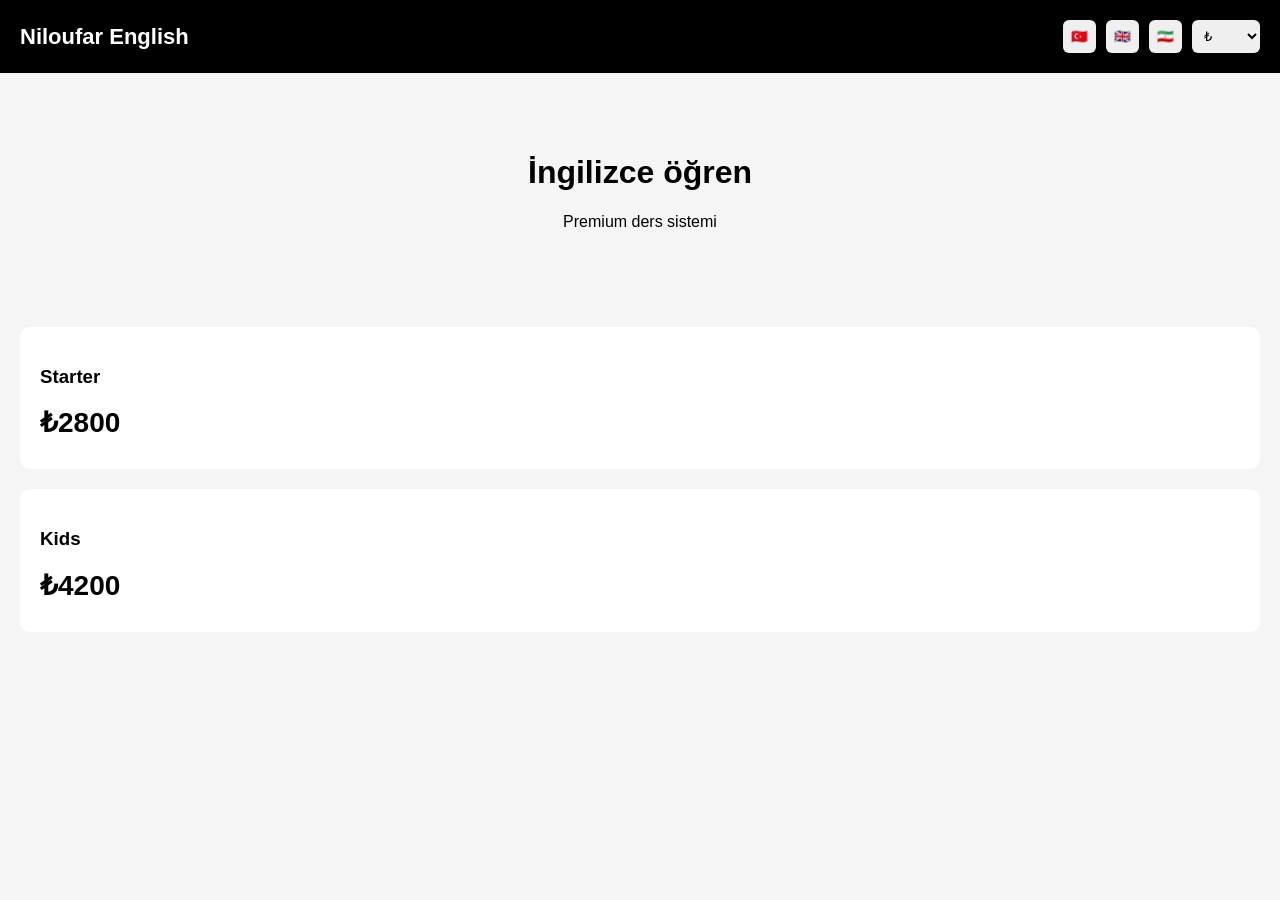
==== commit fc1a65e9: "Add files via upload" ====
--- a/academy.html
+++ b/academy.html
@@ -1,374 +1,111 @@
 <!DOCTYPE html>
 <html lang="tr">
 <head>
-  <meta charset="UTF-8" />
-  <meta name="viewport" content="width=device-width, initial-scale=1.0" />
-  <title>Niloufar English | Premium Online English Academy</title>
-  <meta name="description" content="Niloufar English; çocuklar, gençler ve yetişkinler için premium online İngilizce akademisi. Türkçe, English, فارسی dil desteği." />
+<meta charset="UTF-8">
+<meta name="viewport" content="width=device-width, initial-scale=1.0">
+<title>Niloufar English Academy</title>
 
-  <style>
-    :root{
-      --black:#070707;
-      --dark:#14100c;
-      --cream:#fbf5ec;
-      --ivory:#fffdf8;
-      --gold:#b9935a;
-      --gold2:#e7cf98;
-      --bronze:#7d5a31;
-      --text:#151515;
-      --muted:#6b6258;
-      --line:#eadbc4;
-      --rose:#f6d6cf;
-      --mint:#dceee6;
-      --sky:#dfe9f8;
-    }
+<style>
+body{font-family:Arial;background:#f5f5f5;margin:0}
+header{display:flex;justify-content:space-between;align-items:center;padding:20px;background:#000;color:#fff}
+.logo{font-size:22px;font-weight:bold}
+.controls{display:flex;gap:10px}
+button,select{padding:8px;border-radius:6px;border:none}
+.hero{padding:60px;text-align:center}
+.price{font-size:28px;font-weight:bold;margin:10px 0}
+.card{background:#fff;padding:20px;margin:20px;border-radius:10px}
+</style>
+</head>
 
-    *{margin:0;padding:0;box-sizing:border-box}
-    html{scroll-behavior:smooth}
-    body{font-family:Georgia,'Times New Roman',serif;background:var(--cream);color:var(--text);overflow-x:hidden}
-    a{text-decoration:none;color:inherit}
-    button{font-family:Arial,Helvetica,sans-serif}
-    .sans{font-family:Arial,Helvetica,sans-serif}
+<body>
 
-    .top-note{background:linear-gradient(90deg,#050505,#2a1d10,#050505);color:#fff;text-align:center;padding:11px 5%;font:12px Arial,Helvetica,sans-serif;letter-spacing:1.8px;text-transform:uppercase}
+<header>
+<div class="logo">Niloufar English</div>
 
-    header{width:100%;padding:16px 7%;display:flex;justify-content:space-between;align-items:center;background:rgba(251,245,236,.92);backdrop-filter:blur(18px);position:sticky;top:0;z-index:50;border-bottom:1px solid rgba(185,147,90,.28)}
-    .logo{font-size:30px;letter-spacing:.8px;font-weight:500}.logo span{font-family:Arial,Helvetica,sans-serif;font-size:11px;letter-spacing:3.4px;text-transform:uppercase;color:var(--gold);display:block;margin-top:3px}
-    .nav-wrap{display:flex;align-items:center;gap:22px}
-    nav{font-family:Arial,Helvetica,sans-serif}nav a{margin-left:20px;font-size:12px;letter-spacing:1.6px;text-transform:uppercase;font-weight:900;color:#181818}nav a:hover{color:var(--gold)}
+<div class="controls">
+<button onclick="setLang('tr')">🇹🇷</button>
+<button onclick="setLang('en')">🇬🇧</button>
+<button onclick="setLang('fa')">🇮🇷</button>
 
-    .language-switcher{display:flex;gap:7px;background:#fff;border:1px solid var(--line);border-radius:999px;padding:5px;box-shadow:0 10px 24px rgba(0,0,0,.06)}
-    .lang-btn{border:none;background:transparent;padding:8px 11px;border-radius:999px;cursor:pointer;font:800 12px Arial,Helvetica,sans-serif;color:#2a2a2a;display:flex;align-items:center;gap:6px;transition:.2s}
-    .lang-btn.active{background:linear-gradient(135deg,var(--gold),var(--gold2));color:#111;box-shadow:0 8px 18px rgba(185,147,90,.25)}
-    .flag{font-size:17px;line-height:1}
+<select onchange="setCurrency(this.value)">
+<option value="TRY">₺</option>
+<option value="USD">$</option>
+<option value="EUR">€</option>
+<option value="GBP">£</option>
+<option value="TOMAN">تومان</option>
+</select>
+</div>
+</header>
 
-    .hero{min-height:90vh;display:grid;grid-template-columns:1fr 1fr;gap:58px;align-items:center;padding:72px 7%;background:
-      radial-gradient(circle at 82% 13%,rgba(231,207,152,.48),transparent 28%),
-      radial-gradient(circle at 12% 90%,rgba(246,214,207,.45),transparent 26%),
-      linear-gradient(135deg,#fffaf2,#f0dfc9 55%,#fbf5ec)}
-    .eyebrow{display:inline-block;font:900 12px Arial,Helvetica,sans-serif;letter-spacing:3.3px;text-transform:uppercase;color:var(--gold);margin-bottom:20px}
-    .hero h1{font-size:78px;line-height:.96;font-weight:500;letter-spacing:-3.6px;margin-bottom:24px}.hero h1 em{color:var(--gold);font-style:italic}
-    .hero p{font:18px/1.85 Arial,Helvetica,sans-serif;color:#4d463f;max-width:640px;margin-bottom:30px}
-    .hero-actions{display:flex;gap:12px;flex-wrap:wrap}.btn{display:inline-flex;align-items:center;justify-content:center;padding:15px 31px;background:var(--black);color:#fff;border:none;border-radius:999px;font:900 12px Arial,Helvetica,sans-serif;letter-spacing:1.6px;text-transform:uppercase;cursor:pointer;transition:.25s;min-height:50px}.btn:hover{transform:translateY(-2px);box-shadow:0 18px 34px rgba(0,0,0,.22)}.btn-gold{background:linear-gradient(135deg,var(--gold),var(--gold2));color:#111}.btn-light{background:#fff;color:#111;border:1px solid var(--line)}
+<div class="hero">
+<h1 id="title">İngilizce öğren</h1>
+<p id="desc">Premium ders sistemi</p>
+</div>
 
-    .hero-portrait{position:relative;min-height:650px;display:flex;align-items:center;justify-content:center}.portrait-frame{width:520px;height:620px;border-radius:44px;background:linear-gradient(135deg,var(--gold),#fff,var(--gold2));padding:2px;box-shadow:0 38px 90px rgba(0,0,0,.24);position:relative}.portrait-inner{width:100%;height:100%;border-radius:42px;background:linear-gradient(180deg,#fffaf3,#efe1cf);display:flex;align-items:center;justify-content:center;overflow:hidden;position:relative}.portrait-inner:before{content:"";position:absolute;inset:18px;border:1px solid rgba(185,147,90,.38);border-radius:34px;z-index:2;pointer-events:none}.profile-img{width:82%;max-width:430px;aspect-ratio:1/1;object-fit:cover;border-radius:50%;border:8px solid rgba(255,255,255,.94);box-shadow:0 24px 60px rgba(0,0,0,.2);z-index:1;background:#fff}
-    .signature-card{position:absolute;left:-38px;bottom:58px;width:310px;background:rgba(255,255,255,.95);backdrop-filter:blur(12px);padding:25px;border-radius:28px;border:1px solid rgba(185,147,90,.35);box-shadow:0 24px 55px rgba(0,0,0,.16)}.signature-card strong{display:block;font-size:32px;color:var(--gold);font-weight:500;margin-bottom:7px}.signature-card p{font:14px/1.6 Arial,Helvetica,sans-serif;color:#5b544d}.mini-card{position:absolute;right:-28px;top:70px;background:#111;color:#fff;padding:19px 22px;border-radius:22px;font:13px/1.6 Arial,Helvetica,sans-serif;box-shadow:0 24px 50px rgba(0,0,0,.28);border:1px solid rgba(231,207,152,.35)}
+<div class="card">
+<h3>Starter</h3>
+<div class="price" data-price="2800"></div>
+</div>
 
-    .trust{display:grid;grid-template-columns:repeat(4,1fr);gap:16px;padding:28px 7%;background:#fff;border-top:1px solid var(--line);border-bottom:1px solid var(--line)}.trust-card{background:linear-gradient(180deg,#fffaf4,#f5ebdd);border:1px solid var(--line);border-radius:24px;padding:25px;text-align:center;transition:.22s}.trust-card:hover{transform:translateY(-5px);box-shadow:0 18px 35px rgba(0,0,0,.08)}.trust-icon{width:54px;height:54px;border-radius:18px;margin:0 auto 13px;display:flex;align-items:center;justify-content:center;font-size:26px;background:linear-gradient(135deg,#fff,var(--gold2));box-shadow:0 12px 25px rgba(185,147,90,.18)}.trust-card h3{font:900 16px Arial,Helvetica,sans-serif;margin-bottom:8px}.trust-card p{font:14px/1.55 Arial,Helvetica,sans-serif;color:var(--muted)}
+<div class="card">
+<h3>Kids</h3>
+<div class="price" data-price="4200"></div>
+</div>
 
-    .section{padding:92px 7%}.section-head{text-align:center;margin-bottom:44px}.section-title{font-size:50px;font-weight:500;letter-spacing:-1px;margin-bottom:12px}.section-sub{font:16px/1.75 Arial,Helvetica,sans-serif;color:var(--muted);max-width:760px;margin:auto}.gold-line{width:82px;height:2px;background:linear-gradient(90deg,var(--gold),var(--gold2));margin:19px auto 0}
+<script>
+let currentLang="tr";
+let currentCurrency="TRY";
 
-    .programs{display:grid;grid-template-columns:repeat(3,1fr);gap:26px}.program-card{background:#fff;border:1px solid var(--line);border-radius:32px;overflow:hidden;box-shadow:0 24px 58px rgba(0,0,0,.08);transition:.25s}.program-card:hover{transform:translateY(-8px)}.program-card img{width:100%;height:275px;object-fit:cover;display:block;filter:saturate(.9) contrast(1.03)}.program-content{padding:30px}.label{font:900 11px Arial,Helvetica,sans-serif;letter-spacing:2.4px;color:var(--gold);text-transform:uppercase;margin-bottom:10px}.program-content h3{font-size:31px;font-weight:500;margin-bottom:12px}.program-content p,.program-content li{font:15px/1.75 Arial,Helvetica,sans-serif;color:#56504a}.program-content ul{padding-left:18px;margin:16px 0 22px;line-height:2}.fancy-icon{width:58px;height:58px;border-radius:20px;margin-bottom:16px;display:flex;align-items:center;justify-content:center;font-size:28px;background:linear-gradient(135deg,var(--mint),#fff,var(--gold2));box-shadow:0 12px 26px rgba(0,0,0,.07)}
+const rates={
+TRY:1,
+USD:0.031,
+EUR:0.029,
+GBP:0.025,
+TOMAN:2000
+};
 
-    .lux-banner{padding:108px 7%;background:linear-gradient(120deg,rgba(9,9,9,.94),rgba(55,39,18,.74)),url('https://images.unsplash.com/photo-1516321318423-f06f85e504b3?auto=format&fit=crop&w=1600&q=85') center/cover;color:#fff;text-align:center}.lux-banner h2{font-size:54px;font-weight:500;margin-bottom:19px}.lux-banner p{font:17px/1.85 Arial,Helvetica,sans-serif;color:#efe9df;max-width:810px;margin:auto}
+const texts={
+tr:{title:"İngilizce öğren",desc:"Premium ders sistemi"},
+en:{title:"Learn English",desc:"Premium lesson system"},
+fa:{title:"یادگیری انگلیسی",desc:"سیستم آموزشی حرفه‌ای"}
+};
 
-    .packages{display:grid;grid-template-columns:repeat(4,1fr);gap:22px}.package{background:#fff;border:1px solid var(--line);border-radius:32px;padding:30px;box-shadow:0 22px 52px rgba(0,0,0,.08);position:relative;overflow:hidden}.package:before{content:"";position:absolute;right:-50px;top:-50px;width:140px;height:140px;border-radius:50%;background:rgba(231,207,152,.22)}.package.popular{border:2px solid var(--gold);background:linear-gradient(180deg,#fff,#fff8ec)}.badge{position:absolute;top:18px;right:18px;background:#111;color:#fff;border-radius:999px;padding:8px 13px;font:900 10px Arial,Helvetica,sans-serif;letter-spacing:1.2px;text-transform:uppercase}.package h3{font-size:28px;font-weight:500;margin-bottom:10px}.desc{font:14px/1.65 Arial,Helvetica,sans-serif;color:#666;min-height:46px}.price{font:900 33px Arial,Helvetica,sans-serif;margin:20px 0;color:#111}.price span{font-size:12px;color:#777;font-weight:400}.package ul{padding-left:18px;margin-bottom:24px}.package li{font:14px/2.05 Arial,Helvetica,sans-serif;color:#444}
+function setLang(lang){
+currentLang=lang;
+document.getElementById("title").innerText=texts[lang].title;
+document.getElementById("desc").innerText=texts[lang].desc;
 
-    .teacher{display:grid;grid-template-columns:.9fr 1.1fr;gap:54px;align-items:center;background:#fff}.teacher-photo{height:590px;border-radius:36px;background:linear-gradient(135deg,var(--gold),#fff,var(--gold2));padding:2px;box-shadow:0 28px 60px rgba(0,0,0,.14)}.teacher-photo div{width:100%;height:100%;border-radius:34px;background:linear-gradient(180deg,#fffaf3,#f2e4d3);display:flex;align-items:center;justify-content:center}.teacher-photo img{width:78%;aspect-ratio:1/1;object-fit:cover;border-radius:50%;border:8px solid #fff;box-shadow:0 18px 45px rgba(0,0,0,.15)}.teacher h2{font-size:47px;font-weight:500;margin-bottom:18px}.teacher p{font:16px/1.9 Arial,Helvetica,sans-serif;color:#555;margin-bottom:14px}.check-list{margin-top:24px}.check-list div{font:15px Arial,Helvetica,sans-serif;margin-bottom:13px;background:var(--cream);border:1px solid var(--line);padding:15px 17px;border-radius:17px}
+if(lang==="fa"){
+document.body.style.direction="rtl";
+}else{
+document.body.style.direction="ltr";
+}
+}
 
-    .process{background:#0b0b0b;color:#fff;padding:92px 7%}.steps{display:grid;grid-template-columns:repeat(4,1fr);gap:18px}.step{background:#1a1a1a;border:1px solid rgba(231,207,152,.12);border-radius:25px;padding:26px}.step strong{display:inline-flex;align-items:center;justify-content:center;background:linear-gradient(135deg,var(--gold),var(--gold2));color:#111;width:42px;height:42px;border-radius:50%;margin-bottom:18px;font:900 14px Arial}.step h3{font:900 18px Arial,Helvetica,sans-serif;margin-bottom:9px}.step p{font:14px/1.75 Arial,Helvetica,sans-serif;color:#d8d8d8}
+function setCurrency(cur){
+currentCurrency=cur;
+updatePrices();
+}
 
-    .levels{display:grid;grid-template-columns:repeat(4,1fr);gap:18px}.level{background:#fff;border:1px solid var(--line);border-radius:25px;padding:27px;box-shadow:0 14px 32px rgba(0,0,0,.055)}.level h3{font:900 18px Arial,Helvetica,sans-serif;margin-bottom:10px}.level p{font:14px/1.75 Arial,Helvetica,sans-serif;color:#555}
+function formatPrice(price){
+let value=price*rates[currentCurrency];
 
-    .faq{background:#fff}.faq-item{max-width:940px;margin:0 auto 14px;padding:25px;border-radius:23px;background:var(--cream);border:1px solid var(--line)}.faq-item h3{font:900 17px Arial,Helvetica,sans-serif;margin-bottom:8px}.faq-item p{font:15px/1.75 Arial,Helvetica,sans-serif;color:#555}
+if(currentCurrency==="TRY") return "₺"+Math.round(value);
+if(currentCurrency==="USD") return "$"+Math.round(value);
+if(currentCurrency==="EUR") return "€"+Math.round(value);
+if(currentCurrency==="GBP") return "£"+Math.round(value);
+if(currentCurrency==="TOMAN") return Math.round(value)+" تومان";
+}
 
-    .contact-box{padding:98px 7%;background:linear-gradient(120deg,rgba(9,9,9,.94),rgba(66,45,18,.74)),url('https://images.unsplash.com/photo-1543269865-cbf427effbad?auto=format&fit=crop&w=1600&q=85') center/cover;color:#fff;text-align:center}.contact-box h2{font-size:52px;font-weight:500;margin-bottom:16px}.contact-box p{font:17px/1.85 Arial,Helvetica,sans-serif;color:#eee6dc;max-width:740px;margin:0 auto 28px}.contact-mini{font:14px Arial,Helvetica,sans-serif;color:#ddd;margin-top:18px}
-    footer{padding:30px 7%;background:#fff;color:#5b544d;text-align:center;font:14px/1.8 Arial,Helvetica,sans-serif;border-top:1px solid var(--line)}.fixed-whatsapp{position:fixed;right:20px;bottom:20px;background:linear-gradient(135deg,var(--gold),var(--gold2));color:#111;padding:15px 21px;border-radius:999px;z-index:80;box-shadow:0 14px 30px rgba(0,0,0,.25);font:900 13px Arial,Helvetica,sans-serif;letter-spacing:1px;text-transform:uppercase}
+function updatePrices(){
+document.querySelectorAll("[data-price]").forEach(el=>{
+let p=parseFloat(el.getAttribute("data-price"));
+el.innerText=formatPrice(p);
+});
+}
 
-    [dir="rtl"] body,[dir="rtl"] .sans,[dir="rtl"] nav,[dir="rtl"] .btn,[dir="rtl"] .top-note{font-family:Tahoma,Arial,sans-serif}
-    [dir="rtl"] nav a{margin-left:0;margin-right:20px}
-    [dir="rtl"] .signature-card{left:auto;right:-38px}
-    [dir="rtl"] .mini-card{right:auto;left:-28px}
+updatePrices();
+</script>
 
-    @media(max-width:1100px){.packages{grid-template-columns:repeat(2,1fr)}}
-    @media(max-width:950px){header{padding:16px 5%;align-items:flex-start}.nav-wrap{flex-direction:column;align-items:flex-end;gap:10px}nav{display:none}.hero{grid-template-columns:1fr;padding:45px 5%;text-align:center}.hero h1{font-size:46px;letter-spacing:-1px}.hero p{margin:0 auto 26px}.hero-actions{justify-content:center}.hero-portrait{min-height:auto}.portrait-frame{width:100%;height:470px}.profile-img{width:78%}.signature-card{position:relative;left:0;right:0;bottom:0;width:100%;margin-top:16px}.mini-card{display:none}.trust{grid-template-columns:1fr 1fr;padding:24px 5%}.section{padding:66px 5%}.section-title{font-size:37px}.programs,.packages,.steps,.levels{grid-template-columns:1fr}.teacher{grid-template-columns:1fr}.teacher-photo{height:430px;order:-1}.lux-banner h2,.contact-box h2{font-size:37px}.fixed-whatsapp{right:14px;bottom:14px;padding:13px 17px}.btn-light{margin-left:0}}
-  </style>
-</head>
-<body>
-  <div class="top-note" data-i18n="topNote">Niloufar English — Premium Online English Academy | WhatsApp: 0546 885 37 31</div>
-
-  <header>
-    <a href="#home" class="logo">Niloufar<span>English Academy</span></a>
-    <div class="nav-wrap">
-      <nav>
-        <a href="#programs" data-i18n="navPrograms">Programlar</a>
-        <a href="#packages" data-i18n="navPackages">Paketler</a>
-        <a href="#teacher" data-i18n="navTeacher">Öğretmen</a>
-        <a href="#levels" data-i18n="navLevels">Seviyeler</a>
-        <a href="#contact" data-i18n="navRegister">Kayıt</a>
-      </nav>
-      <div class="language-switcher">
-        <button class="lang-btn active" onclick="setLanguage('tr')"><span class="flag">🇹🇷</span> TR</button>
-        <button class="lang-btn" onclick="setLanguage('en')"><span class="flag">🇬🇧</span> EN</button>
-        <button class="lang-btn" onclick="setLanguage('fa')"><span class="flag">🇮🇷</span> FA</button>
-      </div>
-    </div>
-  </header>
-
-  <section class="hero" id="home">
-    <div class="hero-text">
-      <span class="eyebrow" data-i18n="heroEyebrow">Premium Online English Academy</span>
-      <h1 data-i18n="heroTitle">İngilizceyi <em>özel</em> ders kalitesinde öğren.</h1>
-      <p class="sans" data-i18n="heroText">Niloufar English; çocuklar, gençler ve yetişkinler için premium online İngilizce dersleri sunar. Kişiye özel program, speaking pratiği ve düzenli takip sistemiyle profesyonel bir öğrenme deneyimi.</p>
-      <div class="hero-actions">
-        <a class="btn btn-gold" href="#packages" data-i18n="heroBtn1">Paketleri İncele</a>
-        <a class="btn btn-light" target="_blank" href="https://wa.me/905468853731?text=Merhaba,%20Niloufar%20English%20dersleri%20hakkında%20bilgi%20almak%20istiyorum." data-i18n="heroBtn2">WhatsApp Kayıt</a>
-      </div>
-    </div>
-
-    <div class="hero-portrait">
-      <div class="portrait-frame">
-        <div class="portrait-inner">
-          <img class="profile-img" src="https://i.ibb.co/NnprJs5t/niloufar-profile-jpg.jpg" alt="Niloufar English Teacher">
-        </div>
-      </div>
-      <div class="mini-card" data-i18n="miniCard">Kids • Beginner • Speaking<br>Premium online ders sistemi</div>
-      <div class="signature-card">
-        <strong>Niloufar</strong>
-        <p data-i18n="signatureText">Çocuklara ve yetişkinlere özel, sakin, anlaşılır ve güven veren İngilizce eğitim sistemi.</p>
-      </div>
-    </div>
-  </section>
-
-  <section class="trust">
-    <div class="trust-card"><div class="trust-icon">👩‍🏫</div><h3 data-i18n="trust1Title">Öğretmen Takibi</h3><p data-i18n="trust1Text">Her öğrencinin gelişimi düzenli takip edilir.</p></div>
-    <div class="trust-card"><div class="trust-icon">💻</div><h3 data-i18n="trust2Title">Online Canlı Ders</h3><p data-i18n="trust2Text">Telefon, tablet veya bilgisayardan kolay katılım.</p></div>
-    <div class="trust-card"><div class="trust-icon">🎨</div><h3 data-i18n="trust3Title">Kids English</h3><p data-i18n="trust3Text">Çocuklara uygun, eğlenceli ve görsel ders sistemi.</p></div>
-    <div class="trust-card"><div class="trust-icon">✨</div><h3 data-i18n="trust4Title">Speaking Focus</h3><p data-i18n="trust4Text">Konuşma pratiğiyle özgüven kazanma.</p></div>
-  </section>
-
-  <section class="section" id="programs">
-    <div class="section-head">
-      <h2 class="section-title" data-i18n="programTitle">Premium Programlar</h2>
-      <p class="section-sub" data-i18n="programSub">Niloufar English’te öğrencinin yaşına, seviyesine ve hedefine göre net bir eğitim yolu hazırlanır.</p>
-      <div class="gold-line"></div>
-    </div>
-
-    <div class="programs">
-      <div class="program-card">
-        <img src="https://images.unsplash.com/photo-1503676260728-1c00da094a0b?auto=format&fit=crop&w=900&q=85" alt="Niloufar Kids English">
-        <div class="program-content">
-          <div class="fancy-icon">🧒</div><div class="label" data-i18n="kidsLabel">Kids Program</div>
-          <h3 data-i18n="kidsTitle">Niloufar Kids</h3>
-          <p data-i18n="kidsText">Çocuklar için oyun, görsel hafıza, kısa cümle ve kelime odaklı eğlenceli İngilizce.</p>
-          <ul><li data-i18n="kidsLi1">6-12 yaş için uygun</li><li data-i18n="kidsLi2">Oyunlu öğrenme</li><li data-i18n="kidsLi3">Kelime ve telaffuz</li><li data-i18n="kidsLi4">Mini speaking aktiviteleri</li></ul>
-          <button class="btn" onclick="paketMesaj('Niloufar Kids Program')" data-i18n="infoBtn">Bilgi Al</button>
-        </div>
-      </div>
-
-      <div class="program-card">
-        <img src="https://images.unsplash.com/photo-1513258496099-48168024aec0?auto=format&fit=crop&w=900&q=85" alt="Beginner English">
-        <div class="program-content">
-          <div class="fancy-icon">📚</div><div class="label" data-i18n="beginnerLabel">A1-A2 Level</div>
-          <h3 data-i18n="beginnerTitle">Beginner English</h3>
-          <p data-i18n="beginnerText">İngilizceye sıfırdan başlayan öğrenciler için temel kelime, gramer ve günlük cümle sistemi.</p>
-          <ul><li data-i18n="beginnerLi1">Alfabe ve telaffuz</li><li data-i18n="beginnerLi2">Günlük kelimeler</li><li data-i18n="beginnerLi3">Temel gramer</li><li data-i18n="beginnerLi4">Kısa diyaloglar</li></ul>
-          <button class="btn" onclick="paketMesaj('Beginner English Program')" data-i18n="infoBtn">Bilgi Al</button>
-        </div>
-      </div>
-
-      <div class="program-card">
-        <img src="https://images.unsplash.com/photo-1551836022-d5d88e9218df?auto=format&fit=crop&w=900&q=85" alt="Speaking Practice">
-        <div class="program-content">
-          <div class="fancy-icon">🗣️</div><div class="label" data-i18n="speakingLabel">Conversation</div>
-          <h3 data-i18n="speakingTitle">Speaking Practice</h3>
-          <p data-i18n="speakingText">Konuşma pratiği yapmak isteyenler için günlük diyalog, soru-cevap ve akıcılık çalışmaları.</p>
-          <ul><li data-i18n="speakingLi1">Günlük konuşma</li><li data-i18n="speakingLi2">Telaffuz düzeltme</li><li data-i18n="speakingLi3">Akıcılık pratiği</li><li data-i18n="speakingLi4">Özgüven kazanma</li></ul>
-          <button class="btn" onclick="paketMesaj('Speaking Practice Program')" data-i18n="infoBtn">Bilgi Al</button>
-        </div>
-      </div>
-    </div>
-  </section>
-
-  <section class="lux-banner">
-    <h2 data-i18n="bannerTitle">Standart kurs değil, özel akademi deneyimi.</h2>
-    <p data-i18n="bannerText">Her öğrenci aynı yöntemle ilerlemez. Niloufar English’te yaş, seviye, hedef ve öğrenme tarzına göre ders programı oluşturulur.</p>
-  </section>
-
-  <section class="section" id="packages">
-    <div class="section-head">
-      <h2 class="section-title" data-i18n="packagesTitle">Premium Ders Paketleri</h2>
-      <p class="section-sub" data-i18n="packagesSub">Paket fiyatları premium online özel ders algısına uygun şekilde hazırlandı.</p>
-      <div class="gold-line"></div>
-    </div>
-
-    <div class="packages">
-      <div class="package">
-        <h3>Starter</h3>
-        <p class="desc sans" data-i18n="starterDesc">Yeni başlayan öğrenciler için temel İngilizce paketi.</p>
-        <div class="price">₺2.800 <span data-i18n="perMonth">/ ay</span></div>
-        <ul><li data-i18n="starter1">Haftada 2 online ders</li><li data-i18n="starter2">A1 başlangıç planı</li><li data-i18n="starter3">Kelime ve temel gramer</li><li data-i18n="starter4">WhatsApp takip desteği</li></ul>
-        <button class="btn" onclick="paketMesaj('Starter Paketi - ₺2.800 / ay')" data-i18n="registerBtn">Kayıt Ol</button>
-      </div>
-
-      <div class="package popular">
-        <span class="badge" data-i18n="popularBadge">En Popüler</span>
-        <h3>Kids Club</h3>
-        <p class="desc sans" data-i18n="kidsClubDesc">Çocuklar için eğlenceli ve düzenli İngilizce sistemi.</p>
-        <div class="price">₺4.200 <span data-i18n="perMonth">/ ay</span></div>
-        <ul><li data-i18n="kidsClub1">Haftada 3 online ders</li><li data-i18n="kidsClub2">Oyunlu ve görsel öğrenme</li><li data-i18n="kidsClub3">Mini speaking aktiviteleri</li><li data-i18n="kidsClub4">Aylık gelişim takibi</li></ul>
-        <button class="btn btn-gold" onclick="paketMesaj('Kids Club Paketi - ₺4.200 / ay')" data-i18n="registerBtn">Kayıt Ol</button>
-      </div>
-
-      <div class="package">
-        <h3>Speaking Plus</h3>
-        <p class="desc sans" data-i18n="speakingPlusDesc">Konuşma pratiği ve telaffuz geliştirmek isteyenler için.</p>
-        <div class="price">₺3.900 <span data-i18n="perMonth">/ ay</span></div>
-        <ul><li data-i18n="speakingPlus1">Haftada 3 speaking dersi</li><li data-i18n="speakingPlus2">Günlük diyalog çalışması</li><li data-i18n="speakingPlus3">Telaffuz ve akıcılık</li><li data-i18n="speakingPlus4">Kişisel konuşma hedefi</li></ul>
-        <button class="btn" onclick="paketMesaj('Speaking Plus Paketi - ₺3.900 / ay')" data-i18n="registerBtn">Kayıt Ol</button>
-      </div>
-
-      <div class="package">
-        <h3>Private VIP</h3>
-        <p class="desc sans" data-i18n="vipDesc">Tek öğrenciye özel premium birebir ders.</p>
-        <div class="price">₺750 <span data-i18n="perLesson">/ ders</span></div>
-        <ul><li data-i18n="vip1">50 dakika birebir ders</li><li data-i18n="vip2">Kişiye özel içerik</li><li data-i18n="vip3">Ödev ve takip</li><li data-i18n="vip4">Esnek program</li></ul>
-        <button class="btn" onclick="paketMesaj('Private VIP - ₺750 / ders')" data-i18n="registerBtn">Kayıt Ol</button>
-      </div>
-    </div>
-  </section>
-
-  <section class="section teacher" id="teacher">
-    <div class="teacher-photo"><div><img src="https://i.ibb.co/NnprJs5t/niloufar-profile-jpg.jpg" alt="Niloufar English Öğretmen Profil"></div></div>
-    <div>
-      <span class="eyebrow" data-i18n="teacherEyebrow">Teacher Profile</span>
-      <h2 data-i18n="teacherTitle">Niloufar ile güvenli ve anlaşılır öğrenme.</h2>
-      <p class="sans" data-i18n="teacherText">Dersler; öğrencinin seviyesine, yaşına ve hedeflerine göre planlanır. Çocuklarda dikkat süresi ve eğlenceli tekrar sistemi; yetişkinlerde ise konuşma, telaffuz ve günlük kullanım odaklı ilerleme hedeflenir.</p>
-      <div class="check-list">
-        <div data-i18n="check1">✓ Kişiye özel seviye ve hedef belirleme</div>
-        <div data-i18n="check2">✓ Çocuklar için görsel ve eğlenceli ders sistemi</div>
-        <div data-i18n="check3">✓ Yetişkinler için speaking ve günlük konuşma pratiği</div>
-        <div data-i18n="check4">✓ WhatsApp üzerinden kayıt ve takip</div>
-      </div>
-    </div>
-  </section>
-
-  <section class="process">
-    <div class="section-head">
-      <h2 class="section-title" data-i18n="processTitle">Kayıt Süreci</h2>
-      <p class="section-sub" style="color:#ddd" data-i18n="processSub">Kayıt süreci sade, hızlı ve profesyoneldir.</p>
-      <div class="gold-line"></div>
-    </div>
-    <div class="steps">
-      <div class="step"><strong>1</strong><h3 data-i18n="step1Title">WhatsApp</h3><p data-i18n="step1Text">Bilgi almak için WhatsApp üzerinden bize yaz.</p></div>
-      <div class="step"><strong>2</strong><h3 data-i18n="step2Title">Seviye Belirleme</h3><p data-i18n="step2Text">Yaş, seviye ve hedef bilgisi alınır.</p></div>
-      <div class="step"><strong>3</strong><h3 data-i18n="step3Title">Program Seçimi</h3><p data-i18n="step3Text">Kids, starter, speaking veya VIP paket seçilir.</p></div>
-      <div class="step"><strong>4</strong><h3 data-i18n="step4Title">Derse Başla</h3><p data-i18n="step4Text">Online ders planı hazırlanır ve eğitim başlar.</p></div>
-    </div>
-  </section>
-
-  <section class="section" id="levels">
-    <div class="section-head">
-      <h2 class="section-title" data-i18n="levelsTitle">Seviye Yapısı</h2>
-      <p class="section-sub" data-i18n="levelsSub">Öğrenci kendi seviyesine göre adım adım ilerler.</p>
-      <div class="gold-line"></div>
-    </div>
-    <div class="levels">
-      <div class="level"><h3>A1 Beginner</h3><p data-i18n="level1">Sıfırdan başlayanlar için temel kelime, cümle ve günlük ifadeler.</p></div>
-      <div class="level"><h3>A2 Elementary</h3><p data-i18n="level2">Kısa diyaloglar, temel gramer ve daha fazla kelime pratiği.</p></div>
-      <div class="level"><h3>B1 Intermediate</h3><p data-i18n="level3">Daha uzun cümleler, konuşma pratiği ve anlama becerisi.</p></div>
-      <div class="level"><h3>Kids Level</h3><p data-i18n="level4">Çocukların yaşına göre oyunlu, görsel ve tekrar odaklı eğitim.</p></div>
-    </div>
-  </section>
-
-  <section class="section faq" id="faq">
-    <div class="section-head">
-      <h2 class="section-title" data-i18n="faqTitle">Sık Sorulan Sorular</h2>
-      <div class="gold-line"></div>
-    </div>
-    <div class="faq-item"><h3 data-i18n="faq1q">Dersler online mı?</h3><p data-i18n="faq1a">Evet, dersler online yapılır. Telefon, tablet veya bilgisayardan katılım sağlanabilir.</p></div>
-    <div class="faq-item"><h3 data-i18n="faq2q">Çocuklar için uygun mu?</h3><p data-i18n="faq2a">Evet, Niloufar Kids programı çocukların yaşına göre eğlenceli ve görsel şekilde hazırlanır.</p></div>
-    <div class="faq-item"><h3 data-i18n="faq3q">Sıfırdan başlayanlar katılabilir mi?</h3><p data-i18n="faq3a">Evet, Starter / Beginner programı İngilizceye sıfırdan başlayan öğrenciler için uygundur.</p></div>
-    <div class="faq-item"><h3 data-i18n="faq4q">Kayıt nasıl yapılır?</h3><p data-i18n="faq4a">WhatsApp butonuna basarak bilgi alabilir ve kayıt sürecini başlatabilirsin.</p></div>
-  </section>
-
-  <section class="contact-box" id="contact">
-    <h2 data-i18n="contactTitle">Niloufar English’e katıl</h2>
-    <p data-i18n="contactText">Ders programı, fiyat ve kayıt detayları için WhatsApp üzerinden bize ulaş. Öğrencinin seviyesine göre en uygun programı birlikte belirleyelim.</p>
-    <a class="btn btn-gold" href="https://wa.me/905468853731?text=Merhaba,%20Niloufar%20English%20dersleri%20hakkında%20bilgi%20almak%20istiyorum." target="_blank" data-i18n="contactBtn">WhatsApp'tan Bilgi Al</a>
-    <div class="contact-mini" data-i18n="contactMini">Telefon: 0546 885 37 31 • Marka: Niloufar English • Domain: veraxa.co</div>
-  </section>
-
-  <footer data-i18n="footerText">© 2026 Niloufar English — Premium Online English Academy<br>WhatsApp: 0546 885 37 31 | veraxa.co/academy.html</footer>
-
-  <a class="fixed-whatsapp" href="https://wa.me/905468853731?text=Merhaba,%20Niloufar%20English%20dersleri%20hakkında%20bilgi%20almak%20istiyorum." target="_blank" data-i18n="whatsappFixed">WhatsApp</a>
-
-  <script>
-    const telefon = '905468853731';
-
-    const translations = {
-      tr: {
-        topNote:'Niloufar English — Premium Online English Academy | WhatsApp: 0546 885 37 31',
-        navPrograms:'Programlar', navPackages:'Paketler', navTeacher:'Öğretmen', navLevels:'Seviyeler', navRegister:'Kayıt',
-        heroEyebrow:'Premium Online English Academy',
-        heroTitle:'İngilizceyi <em>özel</em> ders kalitesinde öğren.',
-        heroText:'Niloufar English; çocuklar, gençler ve yetişkinler için premium online İngilizce dersleri sunar. Kişiye özel program, speaking pratiği ve düzenli takip sistemiyle profesyonel bir öğrenme deneyimi.',
-        heroBtn1:'Paketleri İncele', heroBtn2:'WhatsApp Kayıt', miniCard:'Kids • Beginner • Speaking<br>Premium online ders sistemi', signatureText:'Çocuklara ve yetişkinlere özel, sakin, anlaşılır ve güven veren İngilizce eğitim sistemi.',
-        trust1Title:'Öğretmen Takibi', trust1Text:'Her öğrencinin gelişimi düzenli takip edilir.', trust2Title:'Online Canlı Ders', trust2Text:'Telefon, tablet veya bilgisayardan kolay katılım.', trust3Title:'Kids English', trust3Text:'Çocuklara uygun, eğlenceli ve görsel ders sistemi.', trust4Title:'Speaking Focus', trust4Text:'Konuşma pratiğiyle özgüven kazanma.',
-        programTitle:'Premium Programlar', programSub:'Niloufar English’te öğrencinin yaşına, seviyesine ve hedefine göre net bir eğitim yolu hazırlanır.',
-        kidsLabel:'Kids Program', kidsTitle:'Niloufar Kids', kidsText:'Çocuklar için oyun, görsel hafıza, kısa cümle ve kelime odaklı eğlenceli İngilizce.', kidsLi1:'6-12 yaş için uygun', kidsLi2:'Oyunlu öğrenme', kidsLi3:'Kelime ve telaffuz', kidsLi4:'Mini speaking aktiviteleri',
-        beginnerLabel:'A1-A2 Level', beginnerTitle:'Beginner English', beginnerText:'İngilizceye sıfırdan başlayan öğrenciler için temel kelime, gramer ve günlük cümle sistemi.', beginnerLi1:'Alfabe ve telaffuz', beginnerLi2:'Günlük kelimeler', beginnerLi3:'Temel gramer', beginnerLi4:'Kısa diyaloglar',
-        speakingLabel:'Conversation', speakingTitle:'Speaking Practice', speakingText:'Konuşma pratiği yapmak isteyenler için günlük diyalog, soru-cevap ve akıcılık çalışmaları.', speakingLi1:'Günlük konuşma', speakingLi2:'Telaffuz düzeltme', speakingLi3:'Akıcılık pratiği', speakingLi4:'Özgüven kazanma', infoBtn:'Bilgi Al',
-        bannerTitle:'Standart kurs değil, özel akademi deneyimi.', bannerText:'Her öğrenci aynı yöntemle ilerlemez. Niloufar English’te yaş, seviye, hedef ve öğrenme tarzına göre ders programı oluşturulur.',
-        packagesTitle:'Premium Ders Paketleri', packagesSub:'Paket fiyatları premium online özel ders algısına uygun şekilde hazırlandı.', perMonth:'/ ay', perLesson:'/ ders', popularBadge:'En Popüler', registerBtn:'Kayıt Ol',
-        starterDesc:'Yeni başlayan öğrenciler için temel İngilizce paketi.', starter1:'Haftada 2 online ders', starter2:'A1 başlangıç planı', starter3:'Kelime ve temel gramer', starter4:'WhatsApp takip desteği',
-        kidsClubDesc:'Çocuklar için eğlenceli ve düzenli İngilizce sistemi.', kidsClub1:'Haftada 3 online ders', kidsClub2:'Oyunlu ve görsel öğrenme', kidsClub3:'Mini speaking aktiviteleri', kidsClub4:'Aylık gelişim takibi',
-        speakingPlusDesc:'Konuşma pratiği ve telaffuz geliştirmek isteyenler için.', speakingPlus1:'Haftada 3 speaking dersi', speakingPlus2:'Günlük diyalog çalışması', speakingPlus3:'Telaffuz ve akıcılık', speakingPlus4:'Kişisel konuşma hedefi',
-        vipDesc:'Tek öğrenciye özel premium birebir ders.', vip1:'50 dakika birebir ders', vip2:'Kişiye özel içerik', vip3:'Ödev ve takip', vip4:'Esnek program',
-        teacherEyebrow:'Teacher Profile', teacherTitle:'Niloufar ile güvenli ve anlaşılır öğrenme.', teacherText:'Dersler; öğrencinin seviyesine, yaşına ve hedeflerine göre planlanır. Çocuklarda dikkat süresi ve eğlenceli tekrar sistemi; yetişkinlerde ise konuşma, telaffuz ve günlük kullanım odaklı ilerleme hedeflenir.', check1:'✓ Kişiye özel seviye ve hedef belirleme', check2:'✓ Çocuklar için görsel ve eğlenceli ders sistemi', check3:'✓ Yetişkinler için speaking ve günlük konuşma pratiği', check4:'✓ WhatsApp üzerinden kayıt ve takip',
-        processTitle:'Kayıt Süreci', processSub:'Kayıt süreci sade, hızlı ve profesyoneldir.', step1Title:'WhatsApp', step1Text:'Bilgi almak için WhatsApp üzerinden bize yaz.', step2Title:'Seviye Belirleme', step2Text:'Yaş, seviye ve hedef bilgisi alınır.', step3Title:'Program Seçimi', step3Text:'Kids, starter, speaking veya VIP paket seçilir.', step4Title:'Derse Başla', step4Text:'Online ders planı hazırlanır ve eğitim başlar.',
-        levelsTitle:'Seviye Yapısı', levelsSub:'Öğrenci kendi seviyesine göre adım adım ilerler.', level1:'Sıfırdan başlayanlar için temel kelime, cümle ve günlük ifadeler.', level2:'Kısa diyaloglar, temel gramer ve daha fazla kelime pratiği.', level3:'Daha uzun cümleler, konuşma pratiği ve anlama becerisi.', level4:'Çocukların yaşına göre oyunlu, görsel ve tekrar odaklı eğitim.',
-        faqTitle:'Sık Sorulan Sorular', faq1q:'Dersler online mı?', faq1a:'Evet, dersler online yapılır. Telefon, tablet veya bilgisayardan katılım sağlanabilir.', faq2q:'Çocuklar için uygun mu?', faq2a:'Evet, Niloufar Kids programı çocukların yaşına göre eğlenceli ve görsel şekilde hazırlanır.', faq3q:'Sıfırdan başlayanlar katılabilir mi?', faq3a:'Evet, Starter / Beginner programı İngilizceye sıfırdan başlayan öğrenciler için uygundur.', faq4q:'Kayıt nasıl yapılır?', faq4a:'WhatsApp butonuna basarak bilgi alabilir ve kayıt sürecini başlatabilirsin.',
-        contactTitle:'Niloufar English’e katıl', contactText:'Ders programı, fiyat ve kayıt detayları için WhatsApp üzerinden bize ulaş. Öğrencinin seviyesine göre en uygun programı birlikte belirleyelim.', contactBtn:'WhatsApp\'tan Bilgi Al', contactMini:'Telefon: 0546 885 37 31 • Marka: Niloufar English • Domain: veraxa.co', footerText:'© 2026 Niloufar English — Premium Online English Academy<br>WhatsApp: 0546 885 37 31 | veraxa.co/academy.html', whatsappFixed:'WhatsApp'
-      },
-      en: {
-        topNote:'Niloufar English — Premium Online English Academy | WhatsApp: +90 546 885 37 31',
-        navPrograms:'Programs', navPackages:'Packages', navTeacher:'Teacher', navLevels:'Levels', navRegister:'Enroll',
-        heroEyebrow:'Premium Online English Academy', heroTitle:'Learn English with <em>private lesson</em> quality.', heroText:'Niloufar English offers premium online English lessons for kids, teenagers and adults with personalized programs, speaking practice and structured progress tracking.', heroBtn1:'View Packages', heroBtn2:'WhatsApp Enroll', miniCard:'Kids • Beginner • Speaking<br>Premium online lesson system', signatureText:'A calm, clear and confidence-building English learning system for kids and adults.',
-        trust1Title:'Teacher Support', trust1Text:'Each student’s progress is followed regularly.', trust2Title:'Live Online Lessons', trust2Text:'Easy access from phone, tablet or computer.', trust3Title:'Kids English', trust3Text:'Fun, visual and child-friendly lesson system.', trust4Title:'Speaking Focus', trust4Text:'Build confidence through speaking practice.',
-        programTitle:'Premium Programs', programSub:'At Niloufar English, each student receives a clear learning path based on age, level and goals.', kidsLabel:'Kids Program', kidsTitle:'Niloufar Kids', kidsText:'Fun English lessons for children with games, visual memory, short sentences and vocabulary.', kidsLi1:'Suitable for ages 6-12', kidsLi2:'Learning through games', kidsLi3:'Vocabulary and pronunciation', kidsLi4:'Mini speaking activities', beginnerLabel:'A1-A2 Level', beginnerTitle:'Beginner English', beginnerText:'A clear foundation program for students starting English from zero.', beginnerLi1:'Alphabet and pronunciation', beginnerLi2:'Daily vocabulary', beginnerLi3:'Basic grammar', beginnerLi4:'Short dialogues', speakingLabel:'Conversation', speakingTitle:'Speaking Practice', speakingText:'Daily dialogues, Q&A and fluency exercises for students who want to speak more confidently.', speakingLi1:'Daily conversation', speakingLi2:'Pronunciation correction', speakingLi3:'Fluency practice', speakingLi4:'Confidence building', infoBtn:'Get Info',
-        bannerTitle:'Not a standard course — a private academy experience.', bannerText:'Every student learns differently. At Niloufar English, lessons are designed around age, level, goals and learning style.', packagesTitle:'Premium Lesson Packages', packagesSub:'Packages are designed for a premium online private lesson experience.', perMonth:'/ month', perLesson:'/ lesson', popularBadge:'Most Popular', registerBtn:'Enroll Now', starterDesc:'Basic English package for beginner students.', starter1:'2 online lessons per week', starter2:'A1 starter plan', starter3:'Vocabulary and basic grammar', starter4:'WhatsApp follow-up support', kidsClubDesc:'Fun and structured English system for children.', kidsClub1:'3 online lessons per week', kidsClub2:'Visual and game-based learning', kidsClub3:'Mini speaking activities', kidsClub4:'Monthly progress tracking', speakingPlusDesc:'For students who want to improve speaking and pronunciation.', speakingPlus1:'3 speaking lessons per week', speakingPlus2:'Daily dialogue practice', speakingPlus3:'Pronunciation and fluency', speakingPlus4:'Personal speaking goal', vipDesc:'Premium one-to-one private lesson.', vip1:'50-minute private lesson', vip2:'Personalized content', vip3:'Homework and follow-up', vip4:'Flexible schedule',
-        teacherEyebrow:'Teacher Profile', teacherTitle:'Learn clearly and confidently with Niloufar.', teacherText:'Lessons are planned based on the student’s level, age and goals. For kids, attention span and fun repetition are prioritized; for adults, speaking, pronunciation and daily use are the focus.', check1:'✓ Personalized level and goal assessment', check2:'✓ Visual and fun lesson system for kids', check3:'✓ Speaking and daily conversation practice for adults', check4:'✓ Enrollment and follow-up via WhatsApp', processTitle:'Enrollment Process', processSub:'The enrollment process is simple, fast and professional.', step1Title:'WhatsApp', step1Text:'Message us on WhatsApp to get information.', step2Title:'Level Check', step2Text:'Age, level and goals are discussed.', step3Title:'Choose Program', step3Text:'Choose Kids, Starter, Speaking or VIP package.', step4Title:'Start Lessons', step4Text:'The online lesson plan is prepared and classes begin.', levelsTitle:'Level Structure', levelsSub:'Students progress step by step according to their level.', level1:'Basic vocabulary, sentences and daily expressions for absolute beginners.', level2:'Short dialogues, basic grammar and more vocabulary practice.', level3:'Longer sentences, speaking practice and comprehension skills.', level4:'Game-based, visual and repetition-focused lessons for children.', faqTitle:'Frequently Asked Questions', faq1q:'Are the lessons online?', faq1a:'Yes, lessons are held online. Students can join from a phone, tablet or computer.', faq2q:'Is it suitable for kids?', faq2a:'Yes, the Niloufar Kids program is designed with fun and visual activities according to children’s age.', faq3q:'Can beginners join?', faq3a:'Yes, the Starter / Beginner program is suitable for students starting English from zero.', faq4q:'How do I enroll?', faq4a:'Click the WhatsApp button to get information and start the enrollment process.', contactTitle:'Join Niloufar English', contactText:'Contact us on WhatsApp for lesson schedules, pricing and enrollment details. Let’s choose the best program for the student’s level.', contactBtn:'Get Info on WhatsApp', contactMini:'Phone: +90 546 885 37 31 • Brand: Niloufar English • Domain: veraxa.co', footerText:'© 2026 Niloufar English — Premium Online English Academy<br>WhatsApp: +90 546 885 37 31 | veraxa.co/academy.html', whatsappFixed:'WhatsApp'
-      },
-      fa: {
-        topNote:'Niloufar English — آکادمی آنلاین زبان انگلیسی | واتساپ: 0546 885 37 31',
-        navPrograms:'دوره‌ها', navPackages:'پکیج‌ها', navTeacher:'مدرس', navLevels:'سطح‌ها', navRegister:'ثبت‌نام',
-        heroEyebrow:'آکادمی آنلاین انگلیسی', heroTitle:'انگلیسی را با کیفیت <em>کلاس خصوصی</em> یاد بگیر.', heroText:'Niloufar English برای کودکان، نوجوانان و بزرگسالان کلاس‌های آنلاین انگلیسی با برنامه اختصاصی، تمرین مکالمه و پیگیری منظم ارائه می‌دهد.', heroBtn1:'مشاهده پکیج‌ها', heroBtn2:'ثبت‌نام واتساپ', miniCard:'کودکان • مبتدی • مکالمه<br>سیستم کلاس آنلاین حرفه‌ای', signatureText:'سیستم آموزش انگلیسی آرام، واضح و اعتمادساز برای کودکان و بزرگسالان.',
-        trust1Title:'پیگیری مدرس', trust1Text:'پیشرفت هر زبان‌آموز به‌صورت منظم پیگیری می‌شود.', trust2Title:'کلاس آنلاین زنده', trust2Text:'شرکت آسان با موبایل، تبلت یا کامپیوتر.', trust3Title:'انگلیسی کودکان', trust3Text:'کلاس شاد، تصویری و مناسب کودکان.', trust4Title:'تمرکز روی مکالمه', trust4Text:'افزایش اعتمادبه‌نفس با تمرین مکالمه.',
-        programTitle:'برنامه‌های حرفه‌ای', programSub:'در Niloufar English مسیر یادگیری بر اساس سن، سطح و هدف زبان‌آموز طراحی می‌شود.', kidsLabel:'برنامه کودکان', kidsTitle:'Niloufar Kids', kidsText:'کلاس‌های شاد انگلیسی برای کودکان با بازی، تصویر، جمله‌های کوتاه و واژگان.', kidsLi1:'مناسب ۶ تا ۱۲ سال', kidsLi2:'یادگیری با بازی', kidsLi3:'واژگان و تلفظ', kidsLi4:'فعالیت‌های کوتاه مکالمه', beginnerLabel:'سطح A1-A2', beginnerTitle:'انگلیسی مبتدی', beginnerText:'برنامه پایه برای زبان‌آموزانی که انگلیسی را از صفر شروع می‌کنند.', beginnerLi1:'الفبا و تلفظ', beginnerLi2:'کلمات روزمره', beginnerLi3:'گرامر پایه', beginnerLi4:'دیالوگ‌های کوتاه', speakingLabel:'مکالمه', speakingTitle:'تمرین مکالمه', speakingText:'تمرین دیالوگ روزمره، پرسش و پاسخ و روان‌تر صحبت کردن.', speakingLi1:'مکالمه روزمره', speakingLi2:'اصلاح تلفظ', speakingLi3:'تمرین روانی گفتار', speakingLi4:'افزایش اعتمادبه‌نفس', infoBtn:'اطلاعات بیشتر',
-        bannerTitle:'فقط یک دوره معمولی نیست؛ تجربه آکادمی خصوصی است.', bannerText:'هر زبان‌آموز روش یادگیری متفاوتی دارد. در Niloufar English کلاس‌ها بر اساس سن، سطح، هدف و سبک یادگیری طراحی می‌شود.', packagesTitle:'پکیج‌های آموزشی حرفه‌ای', packagesSub:'پکیج‌ها برای تجربه کلاس خصوصی آنلاین حرفه‌ای طراحی شده‌اند.', perMonth:'/ ماه', perLesson:'/ جلسه', popularBadge:'محبوب‌ترین', registerBtn:'ثبت‌نام', starterDesc:'پکیج پایه برای زبان‌آموزان مبتدی.', starter1:'۲ کلاس آنلاین در هفته', starter2:'برنامه شروع A1', starter3:'واژگان و گرامر پایه', starter4:'پیگیری از طریق واتساپ', kidsClubDesc:'سیستم انگلیسی شاد و منظم برای کودکان.', kidsClub1:'۳ کلاس آنلاین در هفته', kidsClub2:'یادگیری تصویری و بازی‌محور', kidsClub3:'فعالیت‌های کوتاه مکالمه', kidsClub4:'پیگیری پیشرفت ماهانه', speakingPlusDesc:'برای تقویت مکالمه و تلفظ.', speakingPlus1:'۳ کلاس مکالمه در هفته', speakingPlus2:'تمرین دیالوگ روزانه', speakingPlus3:'تلفظ و روانی گفتار', speakingPlus4:'هدف مکالمه شخصی', vipDesc:'کلاس خصوصی حرفه‌ای یک‌به‌یک.', vip1:'کلاس خصوصی ۵۰ دقیقه‌ای', vip2:'محتوای اختصاصی', vip3:'تمرین و پیگیری', vip4:'برنامه منعطف',
-        teacherEyebrow:'پروفایل مدرس', teacherTitle:'با Niloufar واضح و مطمئن یاد بگیر.', teacherText:'کلاس‌ها بر اساس سطح، سن و هدف زبان‌آموز برنامه‌ریزی می‌شود. برای کودکان تمرکز روی توجه و تکرار شاد است؛ برای بزرگسالان تمرکز روی مکالمه، تلفظ و استفاده روزمره است.', check1:'✓ تعیین سطح و هدف اختصاصی', check2:'✓ سیستم تصویری و شاد برای کودکان', check3:'✓ تمرین مکالمه روزمره برای بزرگسالان', check4:'✓ ثبت‌نام و پیگیری از طریق واتساپ', processTitle:'مراحل ثبت‌نام', processSub:'فرایند ثبت‌نام ساده، سریع و حرفه‌ای است.', step1Title:'واتساپ', step1Text:'برای اطلاعات بیشتر در واتساپ پیام بدهید.', step2Title:'تعیین سطح', step2Text:'سن، سطح و هدف بررسی می‌شود.', step3Title:'انتخاب برنامه', step3Text:'پکیج کودکان، مبتدی، مکالمه یا VIP انتخاب می‌شود.', step4Title:'شروع کلاس', step4Text:'برنامه کلاس آنلاین آماده می‌شود و آموزش شروع می‌شود.', levelsTitle:'ساختار سطح‌ها', levelsSub:'زبان‌آموز مرحله‌به‌مرحله مطابق سطح خود پیش می‌رود.', level1:'واژگان پایه، جمله‌ها و عبارت‌های روزمره برای شروع از صفر.', level2:'دیالوگ کوتاه، گرامر پایه و تمرین واژگان بیشتر.', level3:'جمله‌های بلندتر، تمرین مکالمه و مهارت درک مطلب.', level4:'کلاس بازی‌محور، تصویری و تکرارمحور برای کودکان.', faqTitle:'سوالات متداول', faq1q:'کلاس‌ها آنلاین هستند؟', faq1a:'بله، کلاس‌ها آنلاین برگزار می‌شود و با موبایل، تبلت یا کامپیوتر می‌توان شرکت کرد.', faq2q:'برای کودکان مناسب است؟', faq2a:'بله، برنامه Niloufar Kids با فعالیت‌های شاد و تصویری متناسب با سن کودک طراحی شده است.', faq3q:'افراد مبتدی می‌توانند شرکت کنند؟', faq3a:'بله، برنامه Starter / Beginner برای کسانی مناسب است که از صفر شروع می‌کنند.', faq4q:'چطور ثبت‌نام کنم؟', faq4a:'روی دکمه واتساپ بزنید تا اطلاعات بگیرید و فرایند ثبت‌نام را شروع کنید.', contactTitle:'به Niloufar English بپیوندید', contactText:'برای برنامه کلاس، قیمت و جزئیات ثبت‌نام از طریق واتساپ با ما تماس بگیرید. بهترین برنامه را بر اساس سطح زبان‌آموز انتخاب می‌کنیم.', contactBtn:'اطلاعات در واتساپ', contactMini:'تلفن: 0546 885 37 31 • برند: Niloufar English • دامنه: veraxa.co', footerText:'© 2026 Niloufar English — آکادمی آنلاین انگلیسی<br>WhatsApp: 0546 885 37 31 | veraxa.co/academy.html', whatsappFixed:'واتساپ'
-      }
-    };
-
-    function setLanguage(lang){
-      document.documentElement.lang = lang;
-      document.documentElement.dir = lang === 'fa' ? 'rtl' : 'ltr';
-      document.querySelectorAll('.lang-btn').forEach(btn => btn.classList.remove('active'));
-      event.currentTarget.classList.add('active');
-      document.querySelectorAll('[data-i18n]').forEach(el => {
-        const key = el.getAttribute('data-i18n');
-        if(translations[lang] && translations[lang][key]){
-          el.innerHTML = translations[lang][key];
-        }
-      });
-      localStorage.setItem('niloufarLang', lang);
-    }
-
-    function paketMesaj(paketAdi){
-      const lang = localStorage.getItem('niloufarLang') || 'tr';
-      const intro = lang === 'fa' ? 'سلام، می‌خواهم درباره Niloufar English اطلاعات بگیرم.' : lang === 'en' ? 'Hello, I would like to get information about Niloufar English.' : 'Merhaba, Niloufar English hakkında bilgi almak istiyorum.';
-      const packageText = lang === 'fa' ? 'برنامه/پکیج مورد نظر: ' : lang === 'en' ? 'Interested program/package: ' : 'İlgilendiğim program/paket: ';
-      const help = lang === 'fa' ? 'لطفاً درباره برنامه کلاس، قیمت و ثبت‌نام راهنمایی می‌کنید؟' : lang === 'en' ? 'Could you help me with lesson schedule, price and enrollment?' : 'Ders programı, fiyat ve kayıt hakkında yardımcı olur musunuz?';
-      const mesaj = `${intro}\n\n${packageText}${paketAdi}\n\n${help}`;
-      window.open('https://wa.me/' + telefon + '?text=' + encodeURIComponent(mesaj), '_blank');
-    }
-
-    window.addEventListener('DOMContentLoaded', () => {
-      const saved = localStorage.getItem('niloufarLang') || 'tr';
-      const btn = Array.from(document.querySelectorAll('.lang-btn')).find(b => b.textContent.toLowerCase().includes(saved));
-      if(btn){ btn.click(); }
-    });
-  </script>
 </body>
-</html>
+</html>
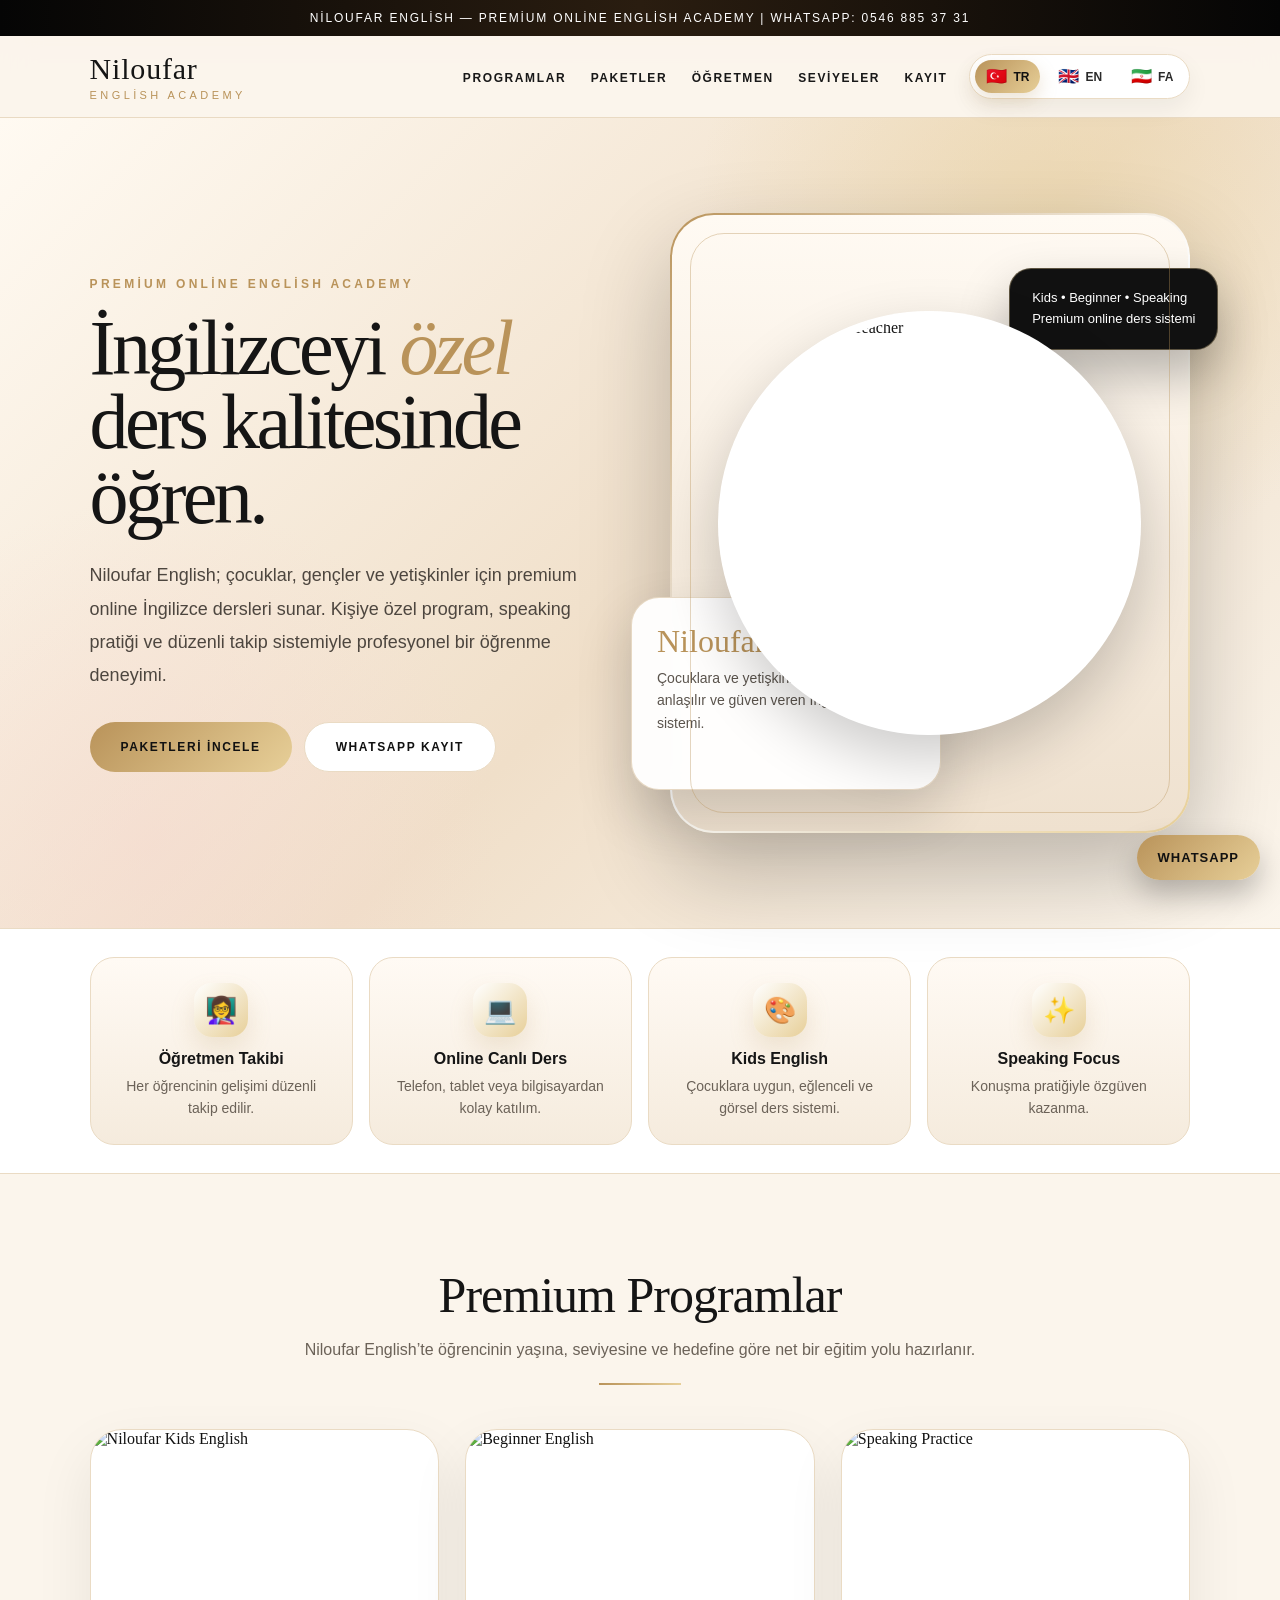
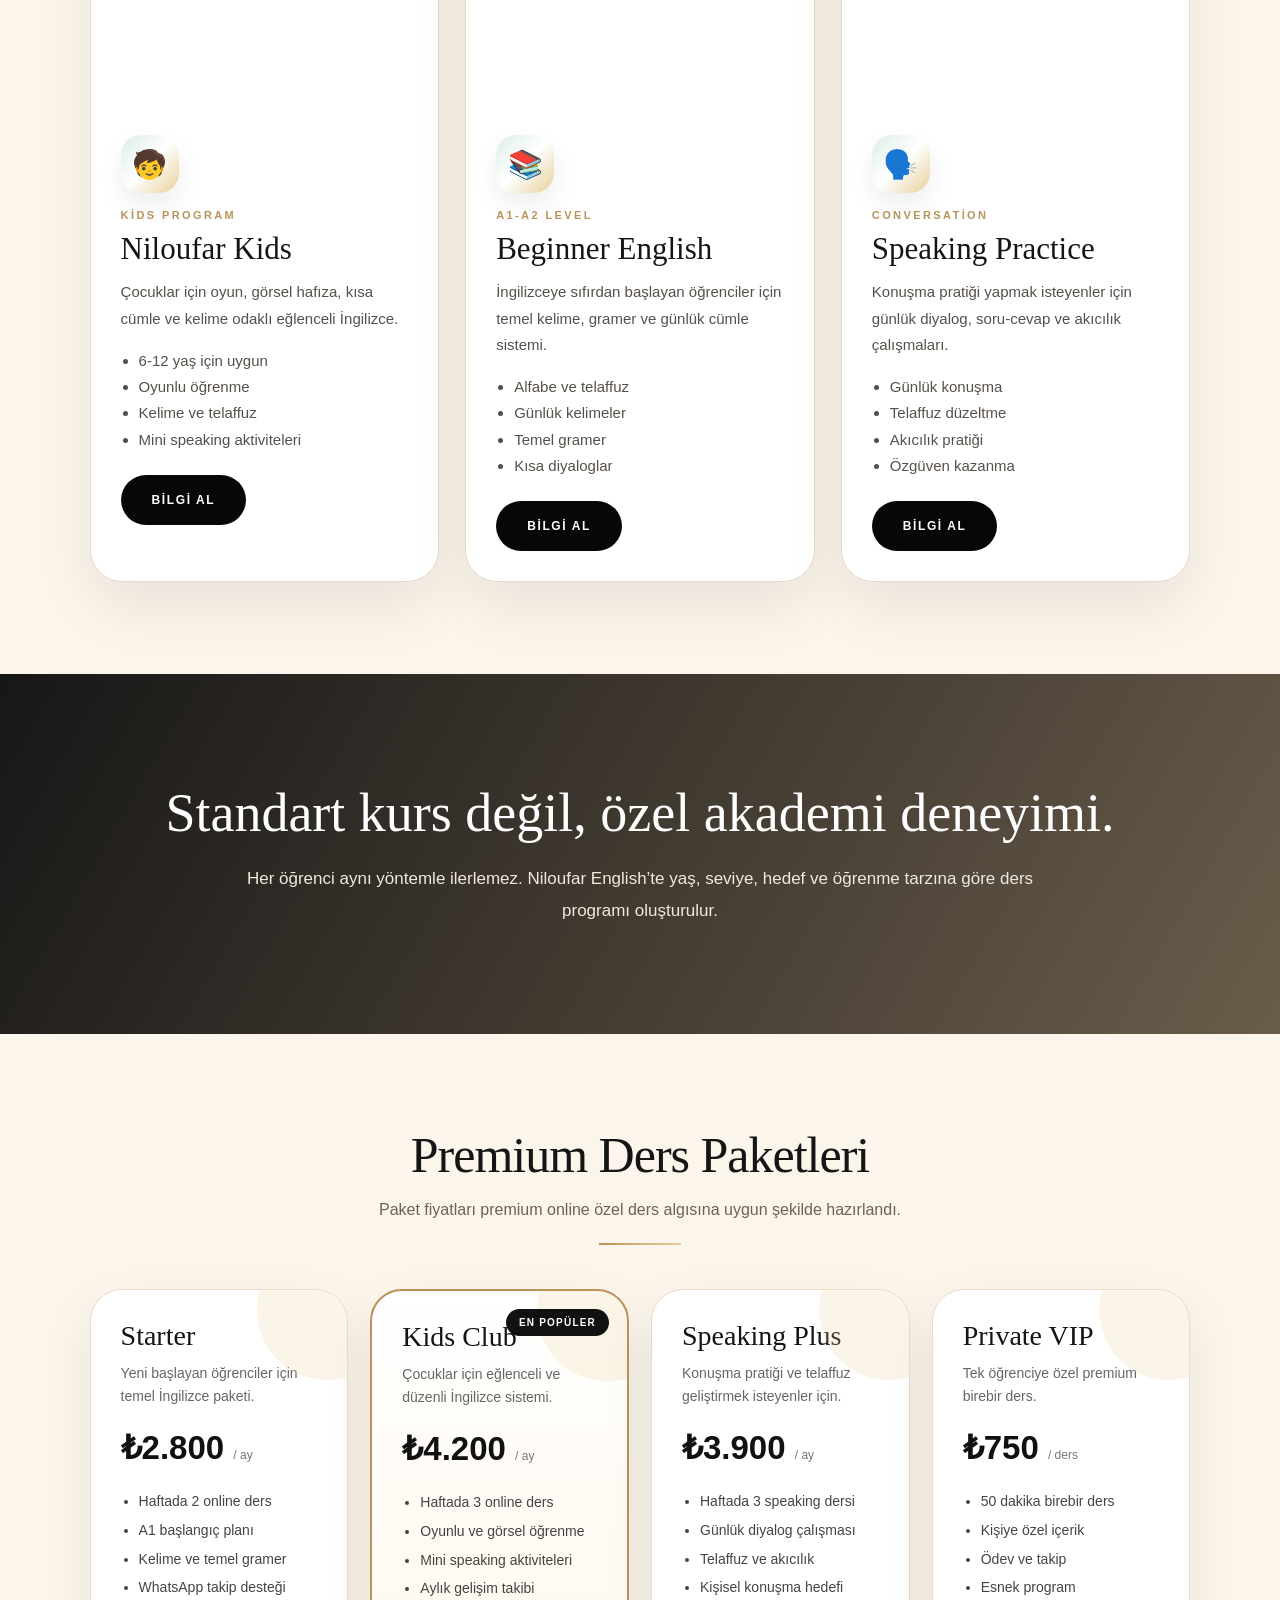
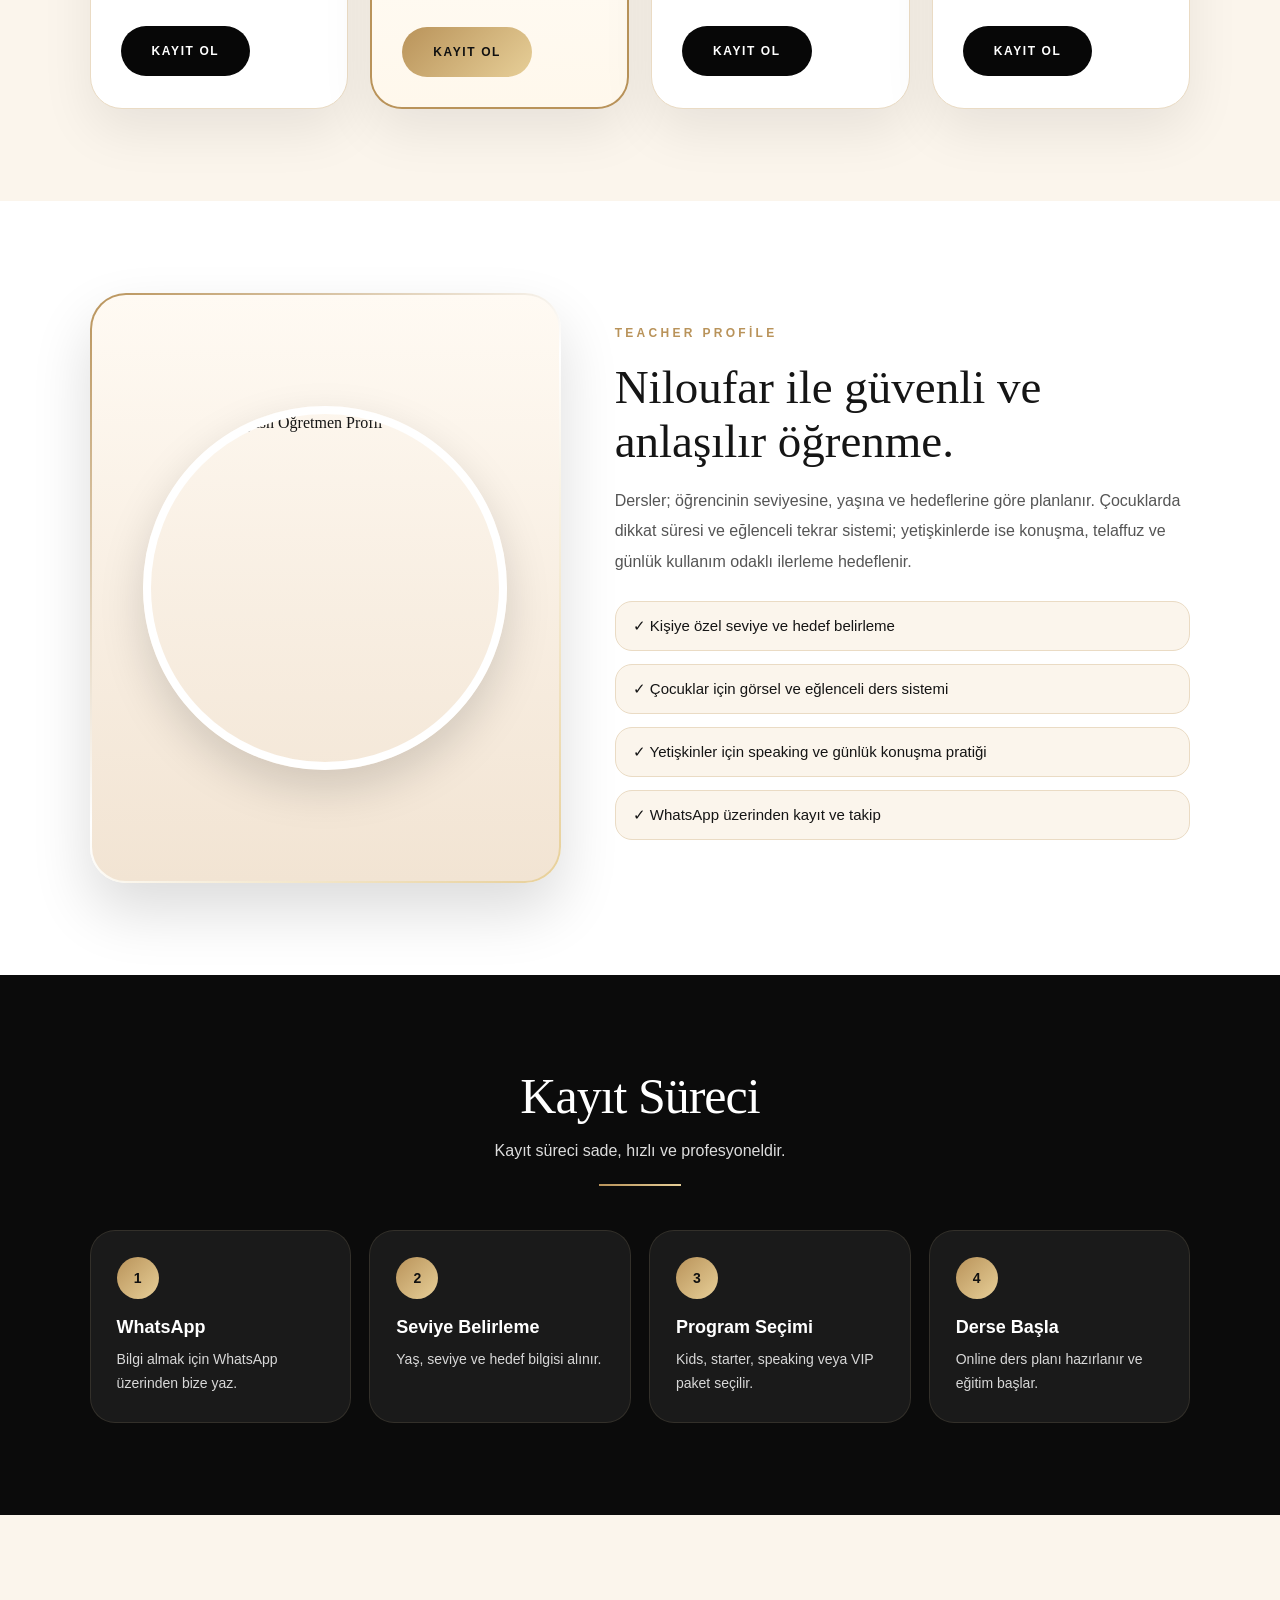
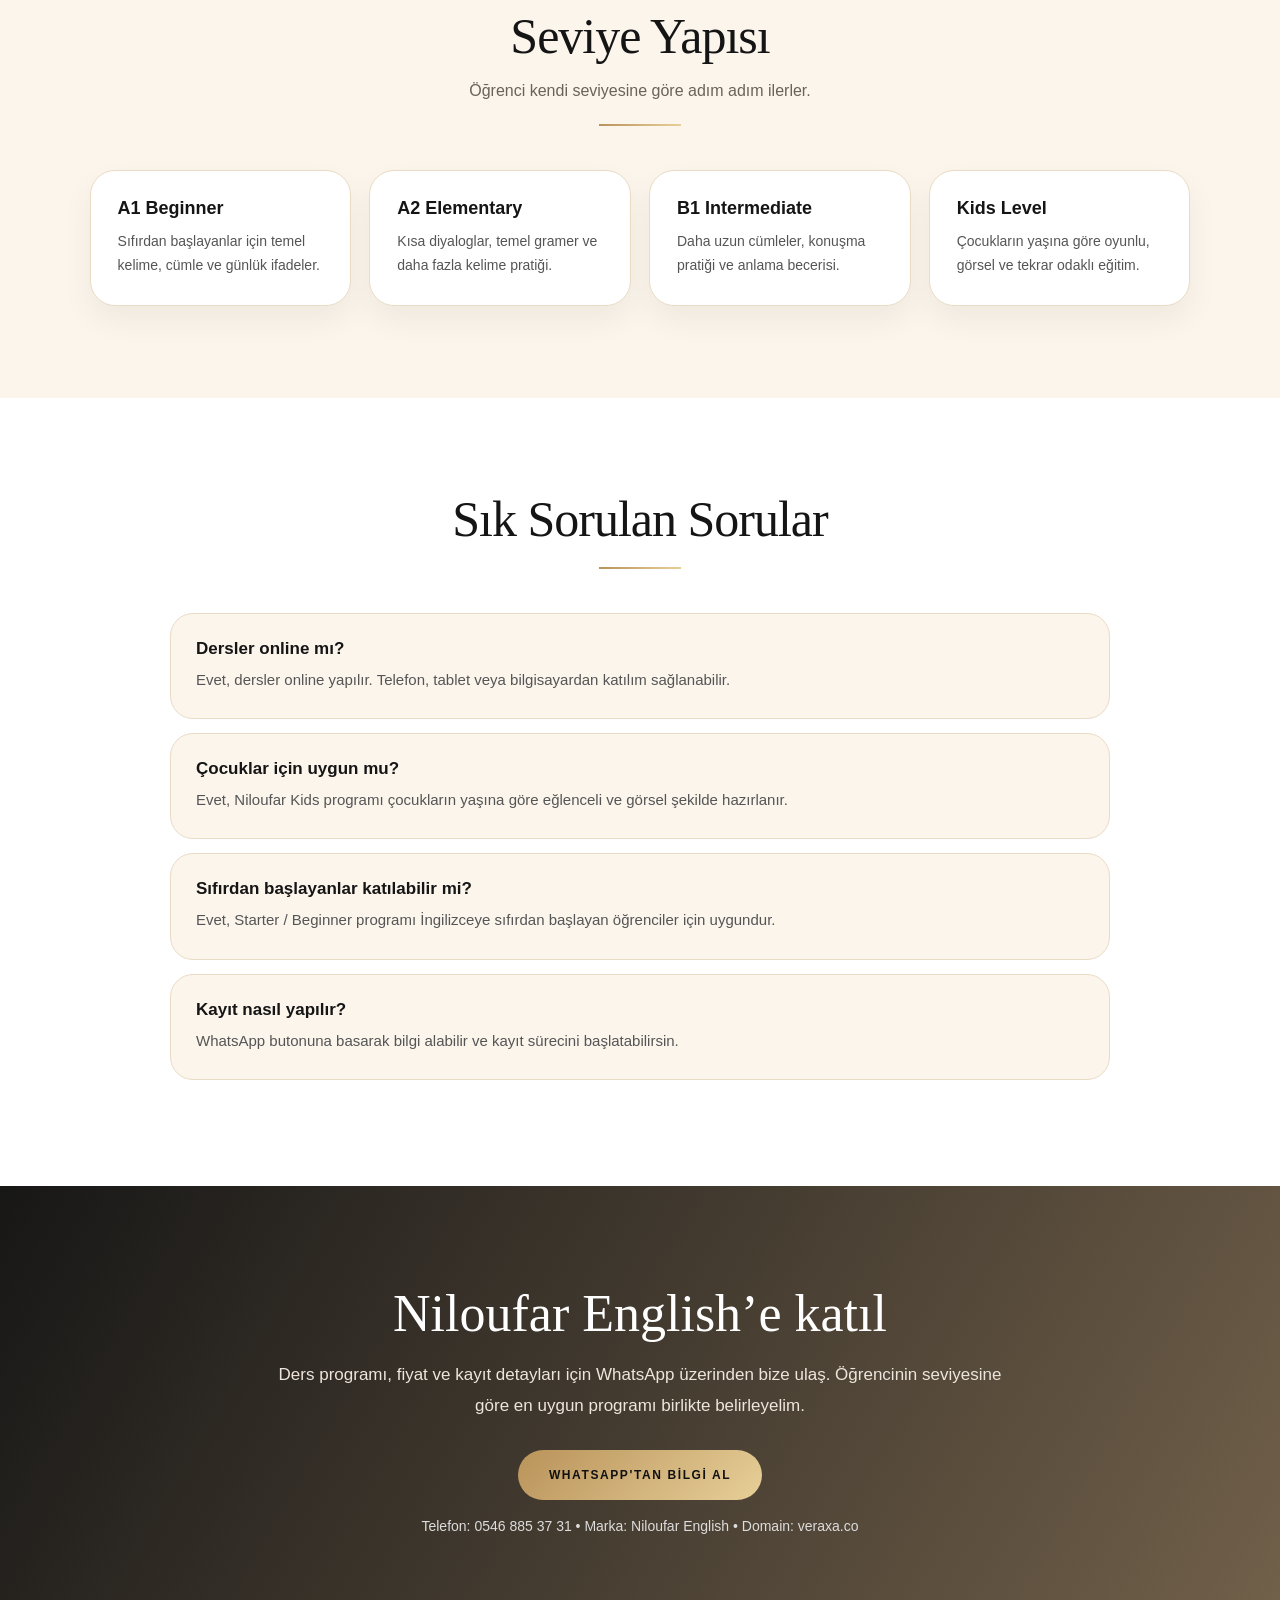
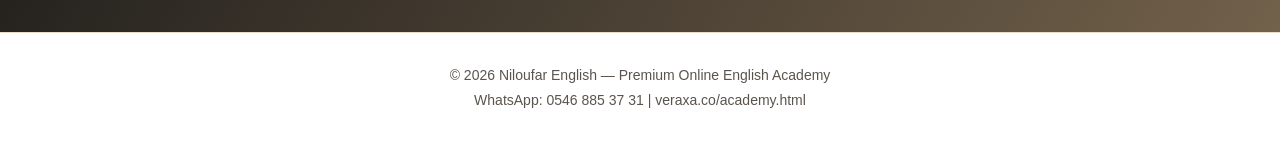
==== commit 3a170a55: "Update academy.html" ====
--- a/academy.html
+++ b/academy.html
@@ -1,111 +1,374 @@
 <!DOCTYPE html>
 <html lang="tr">
 <head>
-<meta charset="UTF-8">
-<meta name="viewport" content="width=device-width, initial-scale=1.0">
-<title>Niloufar English Academy</title>
-
-<style>
-body{font-family:Arial;background:#f5f5f5;margin:0}
-header{display:flex;justify-content:space-between;align-items:center;padding:20px;background:#000;color:#fff}
-.logo{font-size:22px;font-weight:bold}
-.controls{display:flex;gap:10px}
-button,select{padding:8px;border-radius:6px;border:none}
-.hero{padding:60px;text-align:center}
-.price{font-size:28px;font-weight:bold;margin:10px 0}
-.card{background:#fff;padding:20px;margin:20px;border-radius:10px}
-</style>
+  <meta charset="UTF-8" />
+  <meta name="viewport" content="width=device-width, initial-scale=1.0" />
+  <title>Niloufar English | Premium Online English Academy</title>
+  <meta name="description" content="Niloufar English; çocuklar, gençler ve yetişkinler için premium online İngilizce akademisi. Türkçe, English, فارسی dil desteği." />
+
+  <style>
+    :root{
+      --black:#070707;
+      --dark:#14100c;
+      --cream:#fbf5ec;
+      --ivory:#fffdf8;
+      --gold:#b9935a;
+      --gold2:#e7cf98;
+      --bronze:#7d5a31;
+      --text:#151515;
+      --muted:#6b6258;
+      --line:#eadbc4;
+      --rose:#f6d6cf;
+      --mint:#dceee6;
+      --sky:#dfe9f8;
+    }
+
+    *{margin:0;padding:0;box-sizing:border-box}
+    html{scroll-behavior:smooth}
+    body{font-family:Georgia,'Times New Roman',serif;background:var(--cream);color:var(--text);overflow-x:hidden}
+    a{text-decoration:none;color:inherit}
+    button{font-family:Arial,Helvetica,sans-serif}
+    .sans{font-family:Arial,Helvetica,sans-serif}
+
+    .top-note{background:linear-gradient(90deg,#050505,#2a1d10,#050505);color:#fff;text-align:center;padding:11px 5%;font:12px Arial,Helvetica,sans-serif;letter-spacing:1.8px;text-transform:uppercase}
+
+    header{width:100%;padding:16px 7%;display:flex;justify-content:space-between;align-items:center;background:rgba(251,245,236,.92);backdrop-filter:blur(18px);position:sticky;top:0;z-index:50;border-bottom:1px solid rgba(185,147,90,.28)}
+    .logo{font-size:30px;letter-spacing:.8px;font-weight:500}.logo span{font-family:Arial,Helvetica,sans-serif;font-size:11px;letter-spacing:3.4px;text-transform:uppercase;color:var(--gold);display:block;margin-top:3px}
+    .nav-wrap{display:flex;align-items:center;gap:22px}
+    nav{font-family:Arial,Helvetica,sans-serif}nav a{margin-left:20px;font-size:12px;letter-spacing:1.6px;text-transform:uppercase;font-weight:900;color:#181818}nav a:hover{color:var(--gold)}
+
+    .language-switcher{display:flex;gap:7px;background:#fff;border:1px solid var(--line);border-radius:999px;padding:5px;box-shadow:0 10px 24px rgba(0,0,0,.06)}
+    .lang-btn{border:none;background:transparent;padding:8px 11px;border-radius:999px;cursor:pointer;font:800 12px Arial,Helvetica,sans-serif;color:#2a2a2a;display:flex;align-items:center;gap:6px;transition:.2s}
+    .lang-btn.active{background:linear-gradient(135deg,var(--gold),var(--gold2));color:#111;box-shadow:0 8px 18px rgba(185,147,90,.25)}
+    .flag{font-size:17px;line-height:1}
+
+    .hero{min-height:90vh;display:grid;grid-template-columns:1fr 1fr;gap:58px;align-items:center;padding:72px 7%;background:
+      radial-gradient(circle at 82% 13%,rgba(231,207,152,.48),transparent 28%),
+      radial-gradient(circle at 12% 90%,rgba(246,214,207,.45),transparent 26%),
+      linear-gradient(135deg,#fffaf2,#f0dfc9 55%,#fbf5ec)}
+    .eyebrow{display:inline-block;font:900 12px Arial,Helvetica,sans-serif;letter-spacing:3.3px;text-transform:uppercase;color:var(--gold);margin-bottom:20px}
+    .hero h1{font-size:78px;line-height:.96;font-weight:500;letter-spacing:-3.6px;margin-bottom:24px}.hero h1 em{color:var(--gold);font-style:italic}
+    .hero p{font:18px/1.85 Arial,Helvetica,sans-serif;color:#4d463f;max-width:640px;margin-bottom:30px}
+    .hero-actions{display:flex;gap:12px;flex-wrap:wrap}.btn{display:inline-flex;align-items:center;justify-content:center;padding:15px 31px;background:var(--black);color:#fff;border:none;border-radius:999px;font:900 12px Arial,Helvetica,sans-serif;letter-spacing:1.6px;text-transform:uppercase;cursor:pointer;transition:.25s;min-height:50px}.btn:hover{transform:translateY(-2px);box-shadow:0 18px 34px rgba(0,0,0,.22)}.btn-gold{background:linear-gradient(135deg,var(--gold),var(--gold2));color:#111}.btn-light{background:#fff;color:#111;border:1px solid var(--line)}
+
+    .hero-portrait{position:relative;min-height:650px;display:flex;align-items:center;justify-content:center}.portrait-frame{width:520px;height:620px;border-radius:44px;background:linear-gradient(135deg,var(--gold),#fff,var(--gold2));padding:2px;box-shadow:0 38px 90px rgba(0,0,0,.24);position:relative}.portrait-inner{width:100%;height:100%;border-radius:42px;background:linear-gradient(180deg,#fffaf3,#efe1cf);display:flex;align-items:center;justify-content:center;overflow:hidden;position:relative}.portrait-inner:before{content:"";position:absolute;inset:18px;border:1px solid rgba(185,147,90,.38);border-radius:34px;z-index:2;pointer-events:none}.profile-img{width:82%;max-width:430px;aspect-ratio:1/1;object-fit:cover;border-radius:50%;border:8px solid rgba(255,255,255,.94);box-shadow:0 24px 60px rgba(0,0,0,.2);z-index:1;background:#fff}
+    .signature-card{position:absolute;left:-38px;bottom:58px;width:310px;background:rgba(255,255,255,.95);backdrop-filter:blur(12px);padding:25px;border-radius:28px;border:1px solid rgba(185,147,90,.35);box-shadow:0 24px 55px rgba(0,0,0,.16)}.signature-card strong{display:block;font-size:32px;color:var(--gold);font-weight:500;margin-bottom:7px}.signature-card p{font:14px/1.6 Arial,Helvetica,sans-serif;color:#5b544d}.mini-card{position:absolute;right:-28px;top:70px;background:#111;color:#fff;padding:19px 22px;border-radius:22px;font:13px/1.6 Arial,Helvetica,sans-serif;box-shadow:0 24px 50px rgba(0,0,0,.28);border:1px solid rgba(231,207,152,.35)}
+
+    .trust{display:grid;grid-template-columns:repeat(4,1fr);gap:16px;padding:28px 7%;background:#fff;border-top:1px solid var(--line);border-bottom:1px solid var(--line)}.trust-card{background:linear-gradient(180deg,#fffaf4,#f5ebdd);border:1px solid var(--line);border-radius:24px;padding:25px;text-align:center;transition:.22s}.trust-card:hover{transform:translateY(-5px);box-shadow:0 18px 35px rgba(0,0,0,.08)}.trust-icon{width:54px;height:54px;border-radius:18px;margin:0 auto 13px;display:flex;align-items:center;justify-content:center;font-size:26px;background:linear-gradient(135deg,#fff,var(--gold2));box-shadow:0 12px 25px rgba(185,147,90,.18)}.trust-card h3{font:900 16px Arial,Helvetica,sans-serif;margin-bottom:8px}.trust-card p{font:14px/1.55 Arial,Helvetica,sans-serif;color:var(--muted)}
+
+    .section{padding:92px 7%}.section-head{text-align:center;margin-bottom:44px}.section-title{font-size:50px;font-weight:500;letter-spacing:-1px;margin-bottom:12px}.section-sub{font:16px/1.75 Arial,Helvetica,sans-serif;color:var(--muted);max-width:760px;margin:auto}.gold-line{width:82px;height:2px;background:linear-gradient(90deg,var(--gold),var(--gold2));margin:19px auto 0}
+
+    .programs{display:grid;grid-template-columns:repeat(3,1fr);gap:26px}.program-card{background:#fff;border:1px solid var(--line);border-radius:32px;overflow:hidden;box-shadow:0 24px 58px rgba(0,0,0,.08);transition:.25s}.program-card:hover{transform:translateY(-8px)}.program-card img{width:100%;height:275px;object-fit:cover;display:block;filter:saturate(.9) contrast(1.03)}.program-content{padding:30px}.label{font:900 11px Arial,Helvetica,sans-serif;letter-spacing:2.4px;color:var(--gold);text-transform:uppercase;margin-bottom:10px}.program-content h3{font-size:31px;font-weight:500;margin-bottom:12px}.program-content p,.program-content li{font:15px/1.75 Arial,Helvetica,sans-serif;color:#56504a}.program-content ul{padding-left:18px;margin:16px 0 22px;line-height:2}.fancy-icon{width:58px;height:58px;border-radius:20px;margin-bottom:16px;display:flex;align-items:center;justify-content:center;font-size:28px;background:linear-gradient(135deg,var(--mint),#fff,var(--gold2));box-shadow:0 12px 26px rgba(0,0,0,.07)}
+
+    .lux-banner{padding:108px 7%;background:linear-gradient(120deg,rgba(9,9,9,.94),rgba(55,39,18,.74)),url('https://images.unsplash.com/photo-1516321318423-f06f85e504b3?auto=format&fit=crop&w=1600&q=85') center/cover;color:#fff;text-align:center}.lux-banner h2{font-size:54px;font-weight:500;margin-bottom:19px}.lux-banner p{font:17px/1.85 Arial,Helvetica,sans-serif;color:#efe9df;max-width:810px;margin:auto}
+
+    .packages{display:grid;grid-template-columns:repeat(4,1fr);gap:22px}.package{background:#fff;border:1px solid var(--line);border-radius:32px;padding:30px;box-shadow:0 22px 52px rgba(0,0,0,.08);position:relative;overflow:hidden}.package:before{content:"";position:absolute;right:-50px;top:-50px;width:140px;height:140px;border-radius:50%;background:rgba(231,207,152,.22)}.package.popular{border:2px solid var(--gold);background:linear-gradient(180deg,#fff,#fff8ec)}.badge{position:absolute;top:18px;right:18px;background:#111;color:#fff;border-radius:999px;padding:8px 13px;font:900 10px Arial,Helvetica,sans-serif;letter-spacing:1.2px;text-transform:uppercase}.package h3{font-size:28px;font-weight:500;margin-bottom:10px}.desc{font:14px/1.65 Arial,Helvetica,sans-serif;color:#666;min-height:46px}.price{font:900 33px Arial,Helvetica,sans-serif;margin:20px 0;color:#111}.price span{font-size:12px;color:#777;font-weight:400}.package ul{padding-left:18px;margin-bottom:24px}.package li{font:14px/2.05 Arial,Helvetica,sans-serif;color:#444}
+
+    .teacher{display:grid;grid-template-columns:.9fr 1.1fr;gap:54px;align-items:center;background:#fff}.teacher-photo{height:590px;border-radius:36px;background:linear-gradient(135deg,var(--gold),#fff,var(--gold2));padding:2px;box-shadow:0 28px 60px rgba(0,0,0,.14)}.teacher-photo div{width:100%;height:100%;border-radius:34px;background:linear-gradient(180deg,#fffaf3,#f2e4d3);display:flex;align-items:center;justify-content:center}.teacher-photo img{width:78%;aspect-ratio:1/1;object-fit:cover;border-radius:50%;border:8px solid #fff;box-shadow:0 18px 45px rgba(0,0,0,.15)}.teacher h2{font-size:47px;font-weight:500;margin-bottom:18px}.teacher p{font:16px/1.9 Arial,Helvetica,sans-serif;color:#555;margin-bottom:14px}.check-list{margin-top:24px}.check-list div{font:15px Arial,Helvetica,sans-serif;margin-bottom:13px;background:var(--cream);border:1px solid var(--line);padding:15px 17px;border-radius:17px}
+
+    .process{background:#0b0b0b;color:#fff;padding:92px 7%}.steps{display:grid;grid-template-columns:repeat(4,1fr);gap:18px}.step{background:#1a1a1a;border:1px solid rgba(231,207,152,.12);border-radius:25px;padding:26px}.step strong{display:inline-flex;align-items:center;justify-content:center;background:linear-gradient(135deg,var(--gold),var(--gold2));color:#111;width:42px;height:42px;border-radius:50%;margin-bottom:18px;font:900 14px Arial}.step h3{font:900 18px Arial,Helvetica,sans-serif;margin-bottom:9px}.step p{font:14px/1.75 Arial,Helvetica,sans-serif;color:#d8d8d8}
+
+    .levels{display:grid;grid-template-columns:repeat(4,1fr);gap:18px}.level{background:#fff;border:1px solid var(--line);border-radius:25px;padding:27px;box-shadow:0 14px 32px rgba(0,0,0,.055)}.level h3{font:900 18px Arial,Helvetica,sans-serif;margin-bottom:10px}.level p{font:14px/1.75 Arial,Helvetica,sans-serif;color:#555}
+
+    .faq{background:#fff}.faq-item{max-width:940px;margin:0 auto 14px;padding:25px;border-radius:23px;background:var(--cream);border:1px solid var(--line)}.faq-item h3{font:900 17px Arial,Helvetica,sans-serif;margin-bottom:8px}.faq-item p{font:15px/1.75 Arial,Helvetica,sans-serif;color:#555}
+
+    .contact-box{padding:98px 7%;background:linear-gradient(120deg,rgba(9,9,9,.94),rgba(66,45,18,.74)),url('https://images.unsplash.com/photo-1543269865-cbf427effbad?auto=format&fit=crop&w=1600&q=85') center/cover;color:#fff;text-align:center}.contact-box h2{font-size:52px;font-weight:500;margin-bottom:16px}.contact-box p{font:17px/1.85 Arial,Helvetica,sans-serif;color:#eee6dc;max-width:740px;margin:0 auto 28px}.contact-mini{font:14px Arial,Helvetica,sans-serif;color:#ddd;margin-top:18px}
+    footer{padding:30px 7%;background:#fff;color:#5b544d;text-align:center;font:14px/1.8 Arial,Helvetica,sans-serif;border-top:1px solid var(--line)}.fixed-whatsapp{position:fixed;right:20px;bottom:20px;background:linear-gradient(135deg,var(--gold),var(--gold2));color:#111;padding:15px 21px;border-radius:999px;z-index:80;box-shadow:0 14px 30px rgba(0,0,0,.25);font:900 13px Arial,Helvetica,sans-serif;letter-spacing:1px;text-transform:uppercase}
+
+    [dir="rtl"] body,[dir="rtl"] .sans,[dir="rtl"] nav,[dir="rtl"] .btn,[dir="rtl"] .top-note{font-family:Tahoma,Arial,sans-serif}
+    [dir="rtl"] nav a{margin-left:0;margin-right:20px}
+    [dir="rtl"] .signature-card{left:auto;right:-38px}
+    [dir="rtl"] .mini-card{right:auto;left:-28px}
+
+    @media(max-width:1100px){.packages{grid-template-columns:repeat(2,1fr)}}
+    @media(max-width:950px){header{padding:16px 5%;align-items:flex-start}.nav-wrap{flex-direction:column;align-items:flex-end;gap:10px}nav{display:none}.hero{grid-template-columns:1fr;padding:45px 5%;text-align:center}.hero h1{font-size:46px;letter-spacing:-1px}.hero p{margin:0 auto 26px}.hero-actions{justify-content:center}.hero-portrait{min-height:auto}.portrait-frame{width:100%;height:470px}.profile-img{width:78%}.signature-card{position:relative;left:0;right:0;bottom:0;width:100%;margin-top:16px}.mini-card{display:none}.trust{grid-template-columns:1fr 1fr;padding:24px 5%}.section{padding:66px 5%}.section-title{font-size:37px}.programs,.packages,.steps,.levels{grid-template-columns:1fr}.teacher{grid-template-columns:1fr}.teacher-photo{height:430px;order:-1}.lux-banner h2,.contact-box h2{font-size:37px}.fixed-whatsapp{right:14px;bottom:14px;padding:13px 17px}.btn-light{margin-left:0}}
+  </style>
 </head>
-
 <body>
-
-<header>
-<div class="logo">Niloufar English</div>
-
-<div class="controls">
-<button onclick="setLang('tr')">🇹🇷</button>
-<button onclick="setLang('en')">🇬🇧</button>
-<button onclick="setLang('fa')">🇮🇷</button>
-
-<select onchange="setCurrency(this.value)">
-<option value="TRY">₺</option>
-<option value="USD">$</option>
-<option value="EUR">€</option>
-<option value="GBP">£</option>
-<option value="TOMAN">تومان</option>
-</select>
-</div>
-</header>
-
-<div class="hero">
-<h1 id="title">İngilizce öğren</h1>
-<p id="desc">Premium ders sistemi</p>
-</div>
-
-<div class="card">
-<h3>Starter</h3>
-<div class="price" data-price="2800"></div>
-</div>
-
-<div class="card">
-<h3>Kids</h3>
-<div class="price" data-price="4200"></div>
-</div>
-
-<script>
-let currentLang="tr";
-let currentCurrency="TRY";
-
-const rates={
-TRY:1,
-USD:0.031,
-EUR:0.029,
-GBP:0.025,
-TOMAN:2000
-};
-
-const texts={
-tr:{title:"İngilizce öğren",desc:"Premium ders sistemi"},
-en:{title:"Learn English",desc:"Premium lesson system"},
-fa:{title:"یادگیری انگلیسی",desc:"سیستم آموزشی حرفه‌ای"}
-};
-
-function setLang(lang){
-currentLang=lang;
-document.getElementById("title").innerText=texts[lang].title;
-document.getElementById("desc").innerText=texts[lang].desc;
-
-if(lang==="fa"){
-document.body.style.direction="rtl";
-}else{
-document.body.style.direction="ltr";
-}
-}
-
-function setCurrency(cur){
-currentCurrency=cur;
-updatePrices();
-}
-
-function formatPrice(price){
-let value=price*rates[currentCurrency];
-
-if(currentCurrency==="TRY") return "₺"+Math.round(value);
-if(currentCurrency==="USD") return "$"+Math.round(value);
-if(currentCurrency==="EUR") return "€"+Math.round(value);
-if(currentCurrency==="GBP") return "£"+Math.round(value);
-if(currentCurrency==="TOMAN") return Math.round(value)+" تومان";
-}
-
-function updatePrices(){
-document.querySelectorAll("[data-price]").forEach(el=>{
-let p=parseFloat(el.getAttribute("data-price"));
-el.innerText=formatPrice(p);
-});
-}
-
-updatePrices();
-</script>
-
+  <div class="top-note" data-i18n="topNote">Niloufar English — Premium Online English Academy | WhatsApp: 0546 885 37 31</div>
+
+  <header>
+    <a href="#home" class="logo">Niloufar<span>English Academy</span></a>
+    <div class="nav-wrap">
+      <nav>
+        <a href="#programs" data-i18n="navPrograms">Programlar</a>
+        <a href="#packages" data-i18n="navPackages">Paketler</a>
+        <a href="#teacher" data-i18n="navTeacher">Öğretmen</a>
+        <a href="#levels" data-i18n="navLevels">Seviyeler</a>
+        <a href="#contact" data-i18n="navRegister">Kayıt</a>
+      </nav>
+      <div class="language-switcher">
+        <button class="lang-btn active" onclick="setLanguage('tr')"><span class="flag">🇹🇷</span> TR</button>
+        <button class="lang-btn" onclick="setLanguage('en')"><span class="flag">🇬🇧</span> EN</button>
+        <button class="lang-btn" onclick="setLanguage('fa')"><span class="flag">🇮🇷</span> FA</button>
+      </div>
+    </div>
+  </header>
+
+  <section class="hero" id="home">
+    <div class="hero-text">
+      <span class="eyebrow" data-i18n="heroEyebrow">Premium Online English Academy</span>
+      <h1 data-i18n="heroTitle">İngilizceyi <em>özel</em> ders kalitesinde öğren.</h1>
+      <p class="sans" data-i18n="heroText">Niloufar English; çocuklar, gençler ve yetişkinler için premium online İngilizce dersleri sunar. Kişiye özel program, speaking pratiği ve düzenli takip sistemiyle profesyonel bir öğrenme deneyimi.</p>
+      <div class="hero-actions">
+        <a class="btn btn-gold" href="#packages" data-i18n="heroBtn1">Paketleri İncele</a>
+        <a class="btn btn-light" target="_blank" href="https://wa.me/905468853731?text=Merhaba,%20Niloufar%20English%20dersleri%20hakkında%20bilgi%20almak%20istiyorum." data-i18n="heroBtn2">WhatsApp Kayıt</a>
+      </div>
+    </div>
+
+    <div class="hero-portrait">
+      <div class="portrait-frame">
+        <div class="portrait-inner">
+          <img class="profile-img" src="https://i.ibb.co/NnprJs5t/niloufar-profile-jpg.jpg" alt="Niloufar English Teacher">
+        </div>
+      </div>
+      <div class="mini-card" data-i18n="miniCard">Kids • Beginner • Speaking<br>Premium online ders sistemi</div>
+      <div class="signature-card">
+        <strong>Niloufar</strong>
+        <p data-i18n="signatureText">Çocuklara ve yetişkinlere özel, sakin, anlaşılır ve güven veren İngilizce eğitim sistemi.</p>
+      </div>
+    </div>
+  </section>
+
+  <section class="trust">
+    <div class="trust-card"><div class="trust-icon">👩‍🏫</div><h3 data-i18n="trust1Title">Öğretmen Takibi</h3><p data-i18n="trust1Text">Her öğrencinin gelişimi düzenli takip edilir.</p></div>
+    <div class="trust-card"><div class="trust-icon">💻</div><h3 data-i18n="trust2Title">Online Canlı Ders</h3><p data-i18n="trust2Text">Telefon, tablet veya bilgisayardan kolay katılım.</p></div>
+    <div class="trust-card"><div class="trust-icon">🎨</div><h3 data-i18n="trust3Title">Kids English</h3><p data-i18n="trust3Text">Çocuklara uygun, eğlenceli ve görsel ders sistemi.</p></div>
+    <div class="trust-card"><div class="trust-icon">✨</div><h3 data-i18n="trust4Title">Speaking Focus</h3><p data-i18n="trust4Text">Konuşma pratiğiyle özgüven kazanma.</p></div>
+  </section>
+
+  <section class="section" id="programs">
+    <div class="section-head">
+      <h2 class="section-title" data-i18n="programTitle">Premium Programlar</h2>
+      <p class="section-sub" data-i18n="programSub">Niloufar English’te öğrencinin yaşına, seviyesine ve hedefine göre net bir eğitim yolu hazırlanır.</p>
+      <div class="gold-line"></div>
+    </div>
+
+    <div class="programs">
+      <div class="program-card">
+        <img src="https://images.unsplash.com/photo-1503676260728-1c00da094a0b?auto=format&fit=crop&w=900&q=85" alt="Niloufar Kids English">
+        <div class="program-content">
+          <div class="fancy-icon">🧒</div><div class="label" data-i18n="kidsLabel">Kids Program</div>
+          <h3 data-i18n="kidsTitle">Niloufar Kids</h3>
+          <p data-i18n="kidsText">Çocuklar için oyun, görsel hafıza, kısa cümle ve kelime odaklı eğlenceli İngilizce.</p>
+          <ul><li data-i18n="kidsLi1">6-12 yaş için uygun</li><li data-i18n="kidsLi2">Oyunlu öğrenme</li><li data-i18n="kidsLi3">Kelime ve telaffuz</li><li data-i18n="kidsLi4">Mini speaking aktiviteleri</li></ul>
+          <button class="btn" onclick="paketMesaj('Niloufar Kids Program')" data-i18n="infoBtn">Bilgi Al</button>
+        </div>
+      </div>
+
+      <div class="program-card">
+        <img src="https://images.unsplash.com/photo-1513258496099-48168024aec0?auto=format&fit=crop&w=900&q=85" alt="Beginner English">
+        <div class="program-content">
+          <div class="fancy-icon">📚</div><div class="label" data-i18n="beginnerLabel">A1-A2 Level</div>
+          <h3 data-i18n="beginnerTitle">Beginner English</h3>
+          <p data-i18n="beginnerText">İngilizceye sıfırdan başlayan öğrenciler için temel kelime, gramer ve günlük cümle sistemi.</p>
+          <ul><li data-i18n="beginnerLi1">Alfabe ve telaffuz</li><li data-i18n="beginnerLi2">Günlük kelimeler</li><li data-i18n="beginnerLi3">Temel gramer</li><li data-i18n="beginnerLi4">Kısa diyaloglar</li></ul>
+          <button class="btn" onclick="paketMesaj('Beginner English Program')" data-i18n="infoBtn">Bilgi Al</button>
+        </div>
+      </div>
+
+      <div class="program-card">
+        <img src="https://images.unsplash.com/photo-1551836022-d5d88e9218df?auto=format&fit=crop&w=900&q=85" alt="Speaking Practice">
+        <div class="program-content">
+          <div class="fancy-icon">🗣️</div><div class="label" data-i18n="speakingLabel">Conversation</div>
+          <h3 data-i18n="speakingTitle">Speaking Practice</h3>
+          <p data-i18n="speakingText">Konuşma pratiği yapmak isteyenler için günlük diyalog, soru-cevap ve akıcılık çalışmaları.</p>
+          <ul><li data-i18n="speakingLi1">Günlük konuşma</li><li data-i18n="speakingLi2">Telaffuz düzeltme</li><li data-i18n="speakingLi3">Akıcılık pratiği</li><li data-i18n="speakingLi4">Özgüven kazanma</li></ul>
+          <button class="btn" onclick="paketMesaj('Speaking Practice Program')" data-i18n="infoBtn">Bilgi Al</button>
+        </div>
+      </div>
+    </div>
+  </section>
+
+  <section class="lux-banner">
+    <h2 data-i18n="bannerTitle">Standart kurs değil, özel akademi deneyimi.</h2>
+    <p data-i18n="bannerText">Her öğrenci aynı yöntemle ilerlemez. Niloufar English’te yaş, seviye, hedef ve öğrenme tarzına göre ders programı oluşturulur.</p>
+  </section>
+
+  <section class="section" id="packages">
+    <div class="section-head">
+      <h2 class="section-title" data-i18n="packagesTitle">Premium Ders Paketleri</h2>
+      <p class="section-sub" data-i18n="packagesSub">Paket fiyatları premium online özel ders algısına uygun şekilde hazırlandı.</p>
+      <div class="gold-line"></div>
+    </div>
+
+    <div class="packages">
+      <div class="package">
+        <h3>Starter</h3>
+        <p class="desc sans" data-i18n="starterDesc">Yeni başlayan öğrenciler için temel İngilizce paketi.</p>
+        <div class="price">₺2.800 <span data-i18n="perMonth">/ ay</span></div>
+        <ul><li data-i18n="starter1">Haftada 2 online ders</li><li data-i18n="starter2">A1 başlangıç planı</li><li data-i18n="starter3">Kelime ve temel gramer</li><li data-i18n="starter4">WhatsApp takip desteği</li></ul>
+        <button class="btn" onclick="paketMesaj('Starter Paketi - ₺2.800 / ay')" data-i18n="registerBtn">Kayıt Ol</button>
+      </div>
+
+      <div class="package popular">
+        <span class="badge" data-i18n="popularBadge">En Popüler</span>
+        <h3>Kids Club</h3>
+        <p class="desc sans" data-i18n="kidsClubDesc">Çocuklar için eğlenceli ve düzenli İngilizce sistemi.</p>
+        <div class="price">₺4.200 <span data-i18n="perMonth">/ ay</span></div>
+        <ul><li data-i18n="kidsClub1">Haftada 3 online ders</li><li data-i18n="kidsClub2">Oyunlu ve görsel öğrenme</li><li data-i18n="kidsClub3">Mini speaking aktiviteleri</li><li data-i18n="kidsClub4">Aylık gelişim takibi</li></ul>
+        <button class="btn btn-gold" onclick="paketMesaj('Kids Club Paketi - ₺4.200 / ay')" data-i18n="registerBtn">Kayıt Ol</button>
+      </div>
+
+      <div class="package">
+        <h3>Speaking Plus</h3>
+        <p class="desc sans" data-i18n="speakingPlusDesc">Konuşma pratiği ve telaffuz geliştirmek isteyenler için.</p>
+        <div class="price">₺3.900 <span data-i18n="perMonth">/ ay</span></div>
+        <ul><li data-i18n="speakingPlus1">Haftada 3 speaking dersi</li><li data-i18n="speakingPlus2">Günlük diyalog çalışması</li><li data-i18n="speakingPlus3">Telaffuz ve akıcılık</li><li data-i18n="speakingPlus4">Kişisel konuşma hedefi</li></ul>
+        <button class="btn" onclick="paketMesaj('Speaking Plus Paketi - ₺3.900 / ay')" data-i18n="registerBtn">Kayıt Ol</button>
+      </div>
+
+      <div class="package">
+        <h3>Private VIP</h3>
+        <p class="desc sans" data-i18n="vipDesc">Tek öğrenciye özel premium birebir ders.</p>
+        <div class="price">₺750 <span data-i18n="perLesson">/ ders</span></div>
+        <ul><li data-i18n="vip1">50 dakika birebir ders</li><li data-i18n="vip2">Kişiye özel içerik</li><li data-i18n="vip3">Ödev ve takip</li><li data-i18n="vip4">Esnek program</li></ul>
+        <button class="btn" onclick="paketMesaj('Private VIP - ₺750 / ders')" data-i18n="registerBtn">Kayıt Ol</button>
+      </div>
+    </div>
+  </section>
+
+  <section class="section teacher" id="teacher">
+    <div class="teacher-photo"><div><img src="https://i.ibb.co/NnprJs5t/niloufar-profile-jpg.jpg" alt="Niloufar English Öğretmen Profil"></div></div>
+    <div>
+      <span class="eyebrow" data-i18n="teacherEyebrow">Teacher Profile</span>
+      <h2 data-i18n="teacherTitle">Niloufar ile güvenli ve anlaşılır öğrenme.</h2>
+      <p class="sans" data-i18n="teacherText">Dersler; öğrencinin seviyesine, yaşına ve hedeflerine göre planlanır. Çocuklarda dikkat süresi ve eğlenceli tekrar sistemi; yetişkinlerde ise konuşma, telaffuz ve günlük kullanım odaklı ilerleme hedeflenir.</p>
+      <div class="check-list">
+        <div data-i18n="check1">✓ Kişiye özel seviye ve hedef belirleme</div>
+        <div data-i18n="check2">✓ Çocuklar için görsel ve eğlenceli ders sistemi</div>
+        <div data-i18n="check3">✓ Yetişkinler için speaking ve günlük konuşma pratiği</div>
+        <div data-i18n="check4">✓ WhatsApp üzerinden kayıt ve takip</div>
+      </div>
+    </div>
+  </section>
+
+  <section class="process">
+    <div class="section-head">
+      <h2 class="section-title" data-i18n="processTitle">Kayıt Süreci</h2>
+      <p class="section-sub" style="color:#ddd" data-i18n="processSub">Kayıt süreci sade, hızlı ve profesyoneldir.</p>
+      <div class="gold-line"></div>
+    </div>
+    <div class="steps">
+      <div class="step"><strong>1</strong><h3 data-i18n="step1Title">WhatsApp</h3><p data-i18n="step1Text">Bilgi almak için WhatsApp üzerinden bize yaz.</p></div>
+      <div class="step"><strong>2</strong><h3 data-i18n="step2Title">Seviye Belirleme</h3><p data-i18n="step2Text">Yaş, seviye ve hedef bilgisi alınır.</p></div>
+      <div class="step"><strong>3</strong><h3 data-i18n="step3Title">Program Seçimi</h3><p data-i18n="step3Text">Kids, starter, speaking veya VIP paket seçilir.</p></div>
+      <div class="step"><strong>4</strong><h3 data-i18n="step4Title">Derse Başla</h3><p data-i18n="step4Text">Online ders planı hazırlanır ve eğitim başlar.</p></div>
+    </div>
+  </section>
+
+  <section class="section" id="levels">
+    <div class="section-head">
+      <h2 class="section-title" data-i18n="levelsTitle">Seviye Yapısı</h2>
+      <p class="section-sub" data-i18n="levelsSub">Öğrenci kendi seviyesine göre adım adım ilerler.</p>
+      <div class="gold-line"></div>
+    </div>
+    <div class="levels">
+      <div class="level"><h3>A1 Beginner</h3><p data-i18n="level1">Sıfırdan başlayanlar için temel kelime, cümle ve günlük ifadeler.</p></div>
+      <div class="level"><h3>A2 Elementary</h3><p data-i18n="level2">Kısa diyaloglar, temel gramer ve daha fazla kelime pratiği.</p></div>
+      <div class="level"><h3>B1 Intermediate</h3><p data-i18n="level3">Daha uzun cümleler, konuşma pratiği ve anlama becerisi.</p></div>
+      <div class="level"><h3>Kids Level</h3><p data-i18n="level4">Çocukların yaşına göre oyunlu, görsel ve tekrar odaklı eğitim.</p></div>
+    </div>
+  </section>
+
+  <section class="section faq" id="faq">
+    <div class="section-head">
+      <h2 class="section-title" data-i18n="faqTitle">Sık Sorulan Sorular</h2>
+      <div class="gold-line"></div>
+    </div>
+    <div class="faq-item"><h3 data-i18n="faq1q">Dersler online mı?</h3><p data-i18n="faq1a">Evet, dersler online yapılır. Telefon, tablet veya bilgisayardan katılım sağlanabilir.</p></div>
+    <div class="faq-item"><h3 data-i18n="faq2q">Çocuklar için uygun mu?</h3><p data-i18n="faq2a">Evet, Niloufar Kids programı çocukların yaşına göre eğlenceli ve görsel şekilde hazırlanır.</p></div>
+    <div class="faq-item"><h3 data-i18n="faq3q">Sıfırdan başlayanlar katılabilir mi?</h3><p data-i18n="faq3a">Evet, Starter / Beginner programı İngilizceye sıfırdan başlayan öğrenciler için uygundur.</p></div>
+    <div class="faq-item"><h3 data-i18n="faq4q">Kayıt nasıl yapılır?</h3><p data-i18n="faq4a">WhatsApp butonuna basarak bilgi alabilir ve kayıt sürecini başlatabilirsin.</p></div>
+  </section>
+
+  <section class="contact-box" id="contact">
+    <h2 data-i18n="contactTitle">Niloufar English’e katıl</h2>
+    <p data-i18n="contactText">Ders programı, fiyat ve kayıt detayları için WhatsApp üzerinden bize ulaş. Öğrencinin seviyesine göre en uygun programı birlikte belirleyelim.</p>
+    <a class="btn btn-gold" href="https://wa.me/905468853731?text=Merhaba,%20Niloufar%20English%20dersleri%20hakkında%20bilgi%20almak%20istiyorum." target="_blank" data-i18n="contactBtn">WhatsApp'tan Bilgi Al</a>
+    <div class="contact-mini" data-i18n="contactMini">Telefon: 0546 885 37 31 • Marka: Niloufar English • Domain: veraxa.co</div>
+  </section>
+
+  <footer data-i18n="footerText">© 2026 Niloufar English — Premium Online English Academy<br>WhatsApp: 0546 885 37 31 | veraxa.co/academy.html</footer>
+
+  <a class="fixed-whatsapp" href="https://wa.me/905468853731?text=Merhaba,%20Niloufar%20English%20dersleri%20hakkında%20bilgi%20almak%20istiyorum." target="_blank" data-i18n="whatsappFixed">WhatsApp</a>
+
+  <script>
+    const telefon = '905468853731';
+
+    const translations = {
+      tr: {
+        topNote:'Niloufar English — Premium Online English Academy | WhatsApp: 0546 885 37 31',
+        navPrograms:'Programlar', navPackages:'Paketler', navTeacher:'Öğretmen', navLevels:'Seviyeler', navRegister:'Kayıt',
+        heroEyebrow:'Premium Online English Academy',
+        heroTitle:'İngilizceyi <em>özel</em> ders kalitesinde öğren.',
+        heroText:'Niloufar English; çocuklar, gençler ve yetişkinler için premium online İngilizce dersleri sunar. Kişiye özel program, speaking pratiği ve düzenli takip sistemiyle profesyonel bir öğrenme deneyimi.',
+        heroBtn1:'Paketleri İncele', heroBtn2:'WhatsApp Kayıt', miniCard:'Kids • Beginner • Speaking<br>Premium online ders sistemi', signatureText:'Çocuklara ve yetişkinlere özel, sakin, anlaşılır ve güven veren İngilizce eğitim sistemi.',
+        trust1Title:'Öğretmen Takibi', trust1Text:'Her öğrencinin gelişimi düzenli takip edilir.', trust2Title:'Online Canlı Ders', trust2Text:'Telefon, tablet veya bilgisayardan kolay katılım.', trust3Title:'Kids English', trust3Text:'Çocuklara uygun, eğlenceli ve görsel ders sistemi.', trust4Title:'Speaking Focus', trust4Text:'Konuşma pratiğiyle özgüven kazanma.',
+        programTitle:'Premium Programlar', programSub:'Niloufar English’te öğrencinin yaşına, seviyesine ve hedefine göre net bir eğitim yolu hazırlanır.',
+        kidsLabel:'Kids Program', kidsTitle:'Niloufar Kids', kidsText:'Çocuklar için oyun, görsel hafıza, kısa cümle ve kelime odaklı eğlenceli İngilizce.', kidsLi1:'6-12 yaş için uygun', kidsLi2:'Oyunlu öğrenme', kidsLi3:'Kelime ve telaffuz', kidsLi4:'Mini speaking aktiviteleri',
+        beginnerLabel:'A1-A2 Level', beginnerTitle:'Beginner English', beginnerText:'İngilizceye sıfırdan başlayan öğrenciler için temel kelime, gramer ve günlük cümle sistemi.', beginnerLi1:'Alfabe ve telaffuz', beginnerLi2:'Günlük kelimeler', beginnerLi3:'Temel gramer', beginnerLi4:'Kısa diyaloglar',
+        speakingLabel:'Conversation', speakingTitle:'Speaking Practice', speakingText:'Konuşma pratiği yapmak isteyenler için günlük diyalog, soru-cevap ve akıcılık çalışmaları.', speakingLi1:'Günlük konuşma', speakingLi2:'Telaffuz düzeltme', speakingLi3:'Akıcılık pratiği', speakingLi4:'Özgüven kazanma', infoBtn:'Bilgi Al',
+        bannerTitle:'Standart kurs değil, özel akademi deneyimi.', bannerText:'Her öğrenci aynı yöntemle ilerlemez. Niloufar English’te yaş, seviye, hedef ve öğrenme tarzına göre ders programı oluşturulur.',
+        packagesTitle:'Premium Ders Paketleri', packagesSub:'Paket fiyatları premium online özel ders algısına uygun şekilde hazırlandı.', perMonth:'/ ay', perLesson:'/ ders', popularBadge:'En Popüler', registerBtn:'Kayıt Ol',
+        starterDesc:'Yeni başlayan öğrenciler için temel İngilizce paketi.', starter1:'Haftada 2 online ders', starter2:'A1 başlangıç planı', starter3:'Kelime ve temel gramer', starter4:'WhatsApp takip desteği',
+        kidsClubDesc:'Çocuklar için eğlenceli ve düzenli İngilizce sistemi.', kidsClub1:'Haftada 3 online ders', kidsClub2:'Oyunlu ve görsel öğrenme', kidsClub3:'Mini speaking aktiviteleri', kidsClub4:'Aylık gelişim takibi',
+        speakingPlusDesc:'Konuşma pratiği ve telaffuz geliştirmek isteyenler için.', speakingPlus1:'Haftada 3 speaking dersi', speakingPlus2:'Günlük diyalog çalışması', speakingPlus3:'Telaffuz ve akıcılık', speakingPlus4:'Kişisel konuşma hedefi',
+        vipDesc:'Tek öğrenciye özel premium birebir ders.', vip1:'50 dakika birebir ders', vip2:'Kişiye özel içerik', vip3:'Ödev ve takip', vip4:'Esnek program',
+        teacherEyebrow:'Teacher Profile', teacherTitle:'Niloufar ile güvenli ve anlaşılır öğrenme.', teacherText:'Dersler; öğrencinin seviyesine, yaşına ve hedeflerine göre planlanır. Çocuklarda dikkat süresi ve eğlenceli tekrar sistemi; yetişkinlerde ise konuşma, telaffuz ve günlük kullanım odaklı ilerleme hedeflenir.', check1:'✓ Kişiye özel seviye ve hedef belirleme', check2:'✓ Çocuklar için görsel ve eğlenceli ders sistemi', check3:'✓ Yetişkinler için speaking ve günlük konuşma pratiği', check4:'✓ WhatsApp üzerinden kayıt ve takip',
+        processTitle:'Kayıt Süreci', processSub:'Kayıt süreci sade, hızlı ve profesyoneldir.', step1Title:'WhatsApp', step1Text:'Bilgi almak için WhatsApp üzerinden bize yaz.', step2Title:'Seviye Belirleme', step2Text:'Yaş, seviye ve hedef bilgisi alınır.', step3Title:'Program Seçimi', step3Text:'Kids, starter, speaking veya VIP paket seçilir.', step4Title:'Derse Başla', step4Text:'Online ders planı hazırlanır ve eğitim başlar.',
+        levelsTitle:'Seviye Yapısı', levelsSub:'Öğrenci kendi seviyesine göre adım adım ilerler.', level1:'Sıfırdan başlayanlar için temel kelime, cümle ve günlük ifadeler.', level2:'Kısa diyaloglar, temel gramer ve daha fazla kelime pratiği.', level3:'Daha uzun cümleler, konuşma pratiği ve anlama becerisi.', level4:'Çocukların yaşına göre oyunlu, görsel ve tekrar odaklı eğitim.',
+        faqTitle:'Sık Sorulan Sorular', faq1q:'Dersler online mı?', faq1a:'Evet, dersler online yapılır. Telefon, tablet veya bilgisayardan katılım sağlanabilir.', faq2q:'Çocuklar için uygun mu?', faq2a:'Evet, Niloufar Kids programı çocukların yaşına göre eğlenceli ve görsel şekilde hazırlanır.', faq3q:'Sıfırdan başlayanlar katılabilir mi?', faq3a:'Evet, Starter / Beginner programı İngilizceye sıfırdan başlayan öğrenciler için uygundur.', faq4q:'Kayıt nasıl yapılır?', faq4a:'WhatsApp butonuna basarak bilgi alabilir ve kayıt sürecini başlatabilirsin.',
+        contactTitle:'Niloufar English’e katıl', contactText:'Ders programı, fiyat ve kayıt detayları için WhatsApp üzerinden bize ulaş. Öğrencinin seviyesine göre en uygun programı birlikte belirleyelim.', contactBtn:'WhatsApp\'tan Bilgi Al', contactMini:'Telefon: 0546 885 37 31 • Marka: Niloufar English • Domain: veraxa.co', footerText:'© 2026 Niloufar English — Premium Online English Academy<br>WhatsApp: 0546 885 37 31 | veraxa.co/academy.html', whatsappFixed:'WhatsApp'
+      },
+      en: {
+        topNote:'Niloufar English — Premium Online English Academy | WhatsApp: +90 546 885 37 31',
+        navPrograms:'Programs', navPackages:'Packages', navTeacher:'Teacher', navLevels:'Levels', navRegister:'Enroll',
+        heroEyebrow:'Premium Online English Academy', heroTitle:'Learn English with <em>private lesson</em> quality.', heroText:'Niloufar English offers premium online English lessons for kids, teenagers and adults with personalized programs, speaking practice and structured progress tracking.', heroBtn1:'View Packages', heroBtn2:'WhatsApp Enroll', miniCard:'Kids • Beginner • Speaking<br>Premium online lesson system', signatureText:'A calm, clear and confidence-building English learning system for kids and adults.',
+        trust1Title:'Teacher Support', trust1Text:'Each student’s progress is followed regularly.', trust2Title:'Live Online Lessons', trust2Text:'Easy access from phone, tablet or computer.', trust3Title:'Kids English', trust3Text:'Fun, visual and child-friendly lesson system.', trust4Title:'Speaking Focus', trust4Text:'Build confidence through speaking practice.',
+        programTitle:'Premium Programs', programSub:'At Niloufar English, each student receives a clear learning path based on age, level and goals.', kidsLabel:'Kids Program', kidsTitle:'Niloufar Kids', kidsText:'Fun English lessons for children with games, visual memory, short sentences and vocabulary.', kidsLi1:'Suitable for ages 6-12', kidsLi2:'Learning through games', kidsLi3:'Vocabulary and pronunciation', kidsLi4:'Mini speaking activities', beginnerLabel:'A1-A2 Level', beginnerTitle:'Beginner English', beginnerText:'A clear foundation program for students starting English from zero.', beginnerLi1:'Alphabet and pronunciation', beginnerLi2:'Daily vocabulary', beginnerLi3:'Basic grammar', beginnerLi4:'Short dialogues', speakingLabel:'Conversation', speakingTitle:'Speaking Practice', speakingText:'Daily dialogues, Q&A and fluency exercises for students who want to speak more confidently.', speakingLi1:'Daily conversation', speakingLi2:'Pronunciation correction', speakingLi3:'Fluency practice', speakingLi4:'Confidence building', infoBtn:'Get Info',
+        bannerTitle:'Not a standard course — a private academy experience.', bannerText:'Every student learns differently. At Niloufar English, lessons are designed around age, level, goals and learning style.', packagesTitle:'Premium Lesson Packages', packagesSub:'Packages are designed for a premium online private lesson experience.', perMonth:'/ month', perLesson:'/ lesson', popularBadge:'Most Popular', registerBtn:'Enroll Now', starterDesc:'Basic English package for beginner students.', starter1:'2 online lessons per week', starter2:'A1 starter plan', starter3:'Vocabulary and basic grammar', starter4:'WhatsApp follow-up support', kidsClubDesc:'Fun and structured English system for children.', kidsClub1:'3 online lessons per week', kidsClub2:'Visual and game-based learning', kidsClub3:'Mini speaking activities', kidsClub4:'Monthly progress tracking', speakingPlusDesc:'For students who want to improve speaking and pronunciation.', speakingPlus1:'3 speaking lessons per week', speakingPlus2:'Daily dialogue practice', speakingPlus3:'Pronunciation and fluency', speakingPlus4:'Personal speaking goal', vipDesc:'Premium one-to-one private lesson.', vip1:'50-minute private lesson', vip2:'Personalized content', vip3:'Homework and follow-up', vip4:'Flexible schedule',
+        teacherEyebrow:'Teacher Profile', teacherTitle:'Learn clearly and confidently with Niloufar.', teacherText:'Lessons are planned based on the student’s level, age and goals. For kids, attention span and fun repetition are prioritized; for adults, speaking, pronunciation and daily use are the focus.', check1:'✓ Personalized level and goal assessment', check2:'✓ Visual and fun lesson system for kids', check3:'✓ Speaking and daily conversation practice for adults', check4:'✓ Enrollment and follow-up via WhatsApp', processTitle:'Enrollment Process', processSub:'The enrollment process is simple, fast and professional.', step1Title:'WhatsApp', step1Text:'Message us on WhatsApp to get information.', step2Title:'Level Check', step2Text:'Age, level and goals are discussed.', step3Title:'Choose Program', step3Text:'Choose Kids, Starter, Speaking or VIP package.', step4Title:'Start Lessons', step4Text:'The online lesson plan is prepared and classes begin.', levelsTitle:'Level Structure', levelsSub:'Students progress step by step according to their level.', level1:'Basic vocabulary, sentences and daily expressions for absolute beginners.', level2:'Short dialogues, basic grammar and more vocabulary practice.', level3:'Longer sentences, speaking practice and comprehension skills.', level4:'Game-based, visual and repetition-focused lessons for children.', faqTitle:'Frequently Asked Questions', faq1q:'Are the lessons online?', faq1a:'Yes, lessons are held online. Students can join from a phone, tablet or computer.', faq2q:'Is it suitable for kids?', faq2a:'Yes, the Niloufar Kids program is designed with fun and visual activities according to children’s age.', faq3q:'Can beginners join?', faq3a:'Yes, the Starter / Beginner program is suitable for students starting English from zero.', faq4q:'How do I enroll?', faq4a:'Click the WhatsApp button to get information and start the enrollment process.', contactTitle:'Join Niloufar English', contactText:'Contact us on WhatsApp for lesson schedules, pricing and enrollment details. Let’s choose the best program for the student’s level.', contactBtn:'Get Info on WhatsApp', contactMini:'Phone: +90 546 885 37 31 • Brand: Niloufar English • Domain: veraxa.co', footerText:'© 2026 Niloufar English — Premium Online English Academy<br>WhatsApp: +90 546 885 37 31 | veraxa.co/academy.html', whatsappFixed:'WhatsApp'
+      },
+      fa: {
+        topNote:'Niloufar English — آکادمی آنلاین زبان انگلیسی | واتساپ: 0546 885 37 31',
+        navPrograms:'دوره‌ها', navPackages:'پکیج‌ها', navTeacher:'مدرس', navLevels:'سطح‌ها', navRegister:'ثبت‌نام',
+        heroEyebrow:'آکادمی آنلاین انگلیسی', heroTitle:'انگلیسی را با کیفیت <em>کلاس خصوصی</em> یاد بگیر.', heroText:'Niloufar English برای کودکان، نوجوانان و بزرگسالان کلاس‌های آنلاین انگلیسی با برنامه اختصاصی، تمرین مکالمه و پیگیری منظم ارائه می‌دهد.', heroBtn1:'مشاهده پکیج‌ها', heroBtn2:'ثبت‌نام واتساپ', miniCard:'کودکان • مبتدی • مکالمه<br>سیستم کلاس آنلاین حرفه‌ای', signatureText:'سیستم آموزش انگلیسی آرام، واضح و اعتمادساز برای کودکان و بزرگسالان.',
+        trust1Title:'پیگیری مدرس', trust1Text:'پیشرفت هر زبان‌آموز به‌صورت منظم پیگیری می‌شود.', trust2Title:'کلاس آنلاین زنده', trust2Text:'شرکت آسان با موبایل، تبلت یا کامپیوتر.', trust3Title:'انگلیسی کودکان', trust3Text:'کلاس شاد، تصویری و مناسب کودکان.', trust4Title:'تمرکز روی مکالمه', trust4Text:'افزایش اعتمادبه‌نفس با تمرین مکالمه.',
+        programTitle:'برنامه‌های حرفه‌ای', programSub:'در Niloufar English مسیر یادگیری بر اساس سن، سطح و هدف زبان‌آموز طراحی می‌شود.', kidsLabel:'برنامه کودکان', kidsTitle:'Niloufar Kids', kidsText:'کلاس‌های شاد انگلیسی برای کودکان با بازی، تصویر، جمله‌های کوتاه و واژگان.', kidsLi1:'مناسب ۶ تا ۱۲ سال', kidsLi2:'یادگیری با بازی', kidsLi3:'واژگان و تلفظ', kidsLi4:'فعالیت‌های کوتاه مکالمه', beginnerLabel:'سطح A1-A2', beginnerTitle:'انگلیسی مبتدی', beginnerText:'برنامه پایه برای زبان‌آموزانی که انگلیسی را از صفر شروع می‌کنند.', beginnerLi1:'الفبا و تلفظ', beginnerLi2:'کلمات روزمره', beginnerLi3:'گرامر پایه', beginnerLi4:'دیالوگ‌های کوتاه', speakingLabel:'مکالمه', speakingTitle:'تمرین مکالمه', speakingText:'تمرین دیالوگ روزمره، پرسش و پاسخ و روان‌تر صحبت کردن.', speakingLi1:'مکالمه روزمره', speakingLi2:'اصلاح تلفظ', speakingLi3:'تمرین روانی گفتار', speakingLi4:'افزایش اعتمادبه‌نفس', infoBtn:'اطلاعات بیشتر',
+        bannerTitle:'فقط یک دوره معمولی نیست؛ تجربه آکادمی خصوصی است.', bannerText:'هر زبان‌آموز روش یادگیری متفاوتی دارد. در Niloufar English کلاس‌ها بر اساس سن، سطح، هدف و سبک یادگیری طراحی می‌شود.', packagesTitle:'پکیج‌های آموزشی حرفه‌ای', packagesSub:'پکیج‌ها برای تجربه کلاس خصوصی آنلاین حرفه‌ای طراحی شده‌اند.', perMonth:'/ ماه', perLesson:'/ جلسه', popularBadge:'محبوب‌ترین', registerBtn:'ثبت‌نام', starterDesc:'پکیج پایه برای زبان‌آموزان مبتدی.', starter1:'۲ کلاس آنلاین در هفته', starter2:'برنامه شروع A1', starter3:'واژگان و گرامر پایه', starter4:'پیگیری از طریق واتساپ', kidsClubDesc:'سیستم انگلیسی شاد و منظم برای کودکان.', kidsClub1:'۳ کلاس آنلاین در هفته', kidsClub2:'یادگیری تصویری و بازی‌محور', kidsClub3:'فعالیت‌های کوتاه مکالمه', kidsClub4:'پیگیری پیشرفت ماهانه', speakingPlusDesc:'برای تقویت مکالمه و تلفظ.', speakingPlus1:'۳ کلاس مکالمه در هفته', speakingPlus2:'تمرین دیالوگ روزانه', speakingPlus3:'تلفظ و روانی گفتار', speakingPlus4:'هدف مکالمه شخصی', vipDesc:'کلاس خصوصی حرفه‌ای یک‌به‌یک.', vip1:'کلاس خصوصی ۵۰ دقیقه‌ای', vip2:'محتوای اختصاصی', vip3:'تمرین و پیگیری', vip4:'برنامه منعطف',
+        teacherEyebrow:'پروفایل مدرس', teacherTitle:'با Niloufar واضح و مطمئن یاد بگیر.', teacherText:'کلاس‌ها بر اساس سطح، سن و هدف زبان‌آموز برنامه‌ریزی می‌شود. برای کودکان تمرکز روی توجه و تکرار شاد است؛ برای بزرگسالان تمرکز روی مکالمه، تلفظ و استفاده روزمره است.', check1:'✓ تعیین سطح و هدف اختصاصی', check2:'✓ سیستم تصویری و شاد برای کودکان', check3:'✓ تمرین مکالمه روزمره برای بزرگسالان', check4:'✓ ثبت‌نام و پیگیری از طریق واتساپ', processTitle:'مراحل ثبت‌نام', processSub:'فرایند ثبت‌نام ساده، سریع و حرفه‌ای است.', step1Title:'واتساپ', step1Text:'برای اطلاعات بیشتر در واتساپ پیام بدهید.', step2Title:'تعیین سطح', step2Text:'سن، سطح و هدف بررسی می‌شود.', step3Title:'انتخاب برنامه', step3Text:'پکیج کودکان، مبتدی، مکالمه یا VIP انتخاب می‌شود.', step4Title:'شروع کلاس', step4Text:'برنامه کلاس آنلاین آماده می‌شود و آموزش شروع می‌شود.', levelsTitle:'ساختار سطح‌ها', levelsSub:'زبان‌آموز مرحله‌به‌مرحله مطابق سطح خود پیش می‌رود.', level1:'واژگان پایه، جمله‌ها و عبارت‌های روزمره برای شروع از صفر.', level2:'دیالوگ کوتاه، گرامر پایه و تمرین واژگان بیشتر.', level3:'جمله‌های بلندتر، تمرین مکالمه و مهارت درک مطلب.', level4:'کلاس بازی‌محور، تصویری و تکرارمحور برای کودکان.', faqTitle:'سوالات متداول', faq1q:'کلاس‌ها آنلاین هستند؟', faq1a:'بله، کلاس‌ها آنلاین برگزار می‌شود و با موبایل، تبلت یا کامپیوتر می‌توان شرکت کرد.', faq2q:'برای کودکان مناسب است؟', faq2a:'بله، برنامه Niloufar Kids با فعالیت‌های شاد و تصویری متناسب با سن کودک طراحی شده است.', faq3q:'افراد مبتدی می‌توانند شرکت کنند؟', faq3a:'بله، برنامه Starter / Beginner برای کسانی مناسب است که از صفر شروع می‌کنند.', faq4q:'چطور ثبت‌نام کنم؟', faq4a:'روی دکمه واتساپ بزنید تا اطلاعات بگیرید و فرایند ثبت‌نام را شروع کنید.', contactTitle:'به Niloufar English بپیوندید', contactText:'برای برنامه کلاس، قیمت و جزئیات ثبت‌نام از طریق واتساپ با ما تماس بگیرید. بهترین برنامه را بر اساس سطح زبان‌آموز انتخاب می‌کنیم.', contactBtn:'اطلاعات در واتساپ', contactMini:'تلفن: 0546 885 37 31 • برند: Niloufar English • دامنه: veraxa.co', footerText:'© 2026 Niloufar English — آکادمی آنلاین انگلیسی<br>WhatsApp: 0546 885 37 31 | veraxa.co/academy.html', whatsappFixed:'واتساپ'
+      }
+    };
+
+    function setLanguage(lang){
+      document.documentElement.lang = lang;
+      document.documentElement.dir = lang === 'fa' ? 'rtl' : 'ltr';
+      document.querySelectorAll('.lang-btn').forEach(btn => btn.classList.remove('active'));
+      event.currentTarget.classList.add('active');
+      document.querySelectorAll('[data-i18n]').forEach(el => {
+        const key = el.getAttribute('data-i18n');
+        if(translations[lang] && translations[lang][key]){
+          el.innerHTML = translations[lang][key];
+        }
+      });
+      localStorage.setItem('niloufarLang', lang);
+    }
+
+    function paketMesaj(paketAdi){
+      const lang = localStorage.getItem('niloufarLang') || 'tr';
+      const intro = lang === 'fa' ? 'سلام، می‌خواهم درباره Niloufar English اطلاعات بگیرم.' : lang === 'en' ? 'Hello, I would like to get information about Niloufar English.' : 'Merhaba, Niloufar English hakkında bilgi almak istiyorum.';
+      const packageText = lang === 'fa' ? 'برنامه/پکیج مورد نظر: ' : lang === 'en' ? 'Interested program/package: ' : 'İlgilendiğim program/paket: ';
+      const help = lang === 'fa' ? 'لطفاً درباره برنامه کلاس، قیمت و ثبت‌نام راهنمایی می‌کنید؟' : lang === 'en' ? 'Could you help me with lesson schedule, price and enrollment?' : 'Ders programı, fiyat ve kayıt hakkında yardımcı olur musunuz?';
+      const mesaj = `${intro}\n\n${packageText}${paketAdi}\n\n${help}`;
+      window.open('https://wa.me/' + telefon + '?text=' + encodeURIComponent(mesaj), '_blank');
+    }
+
+    window.addEventListener('DOMContentLoaded', () => {
+      const saved = localStorage.getItem('niloufarLang') || 'tr';
+      const btn = Array.from(document.querySelectorAll('.lang-btn')).find(b => b.textContent.toLowerCase().includes(saved));
+      if(btn){ btn.click(); }
+    });
+  </script>
 </body>
-</html>+</html>
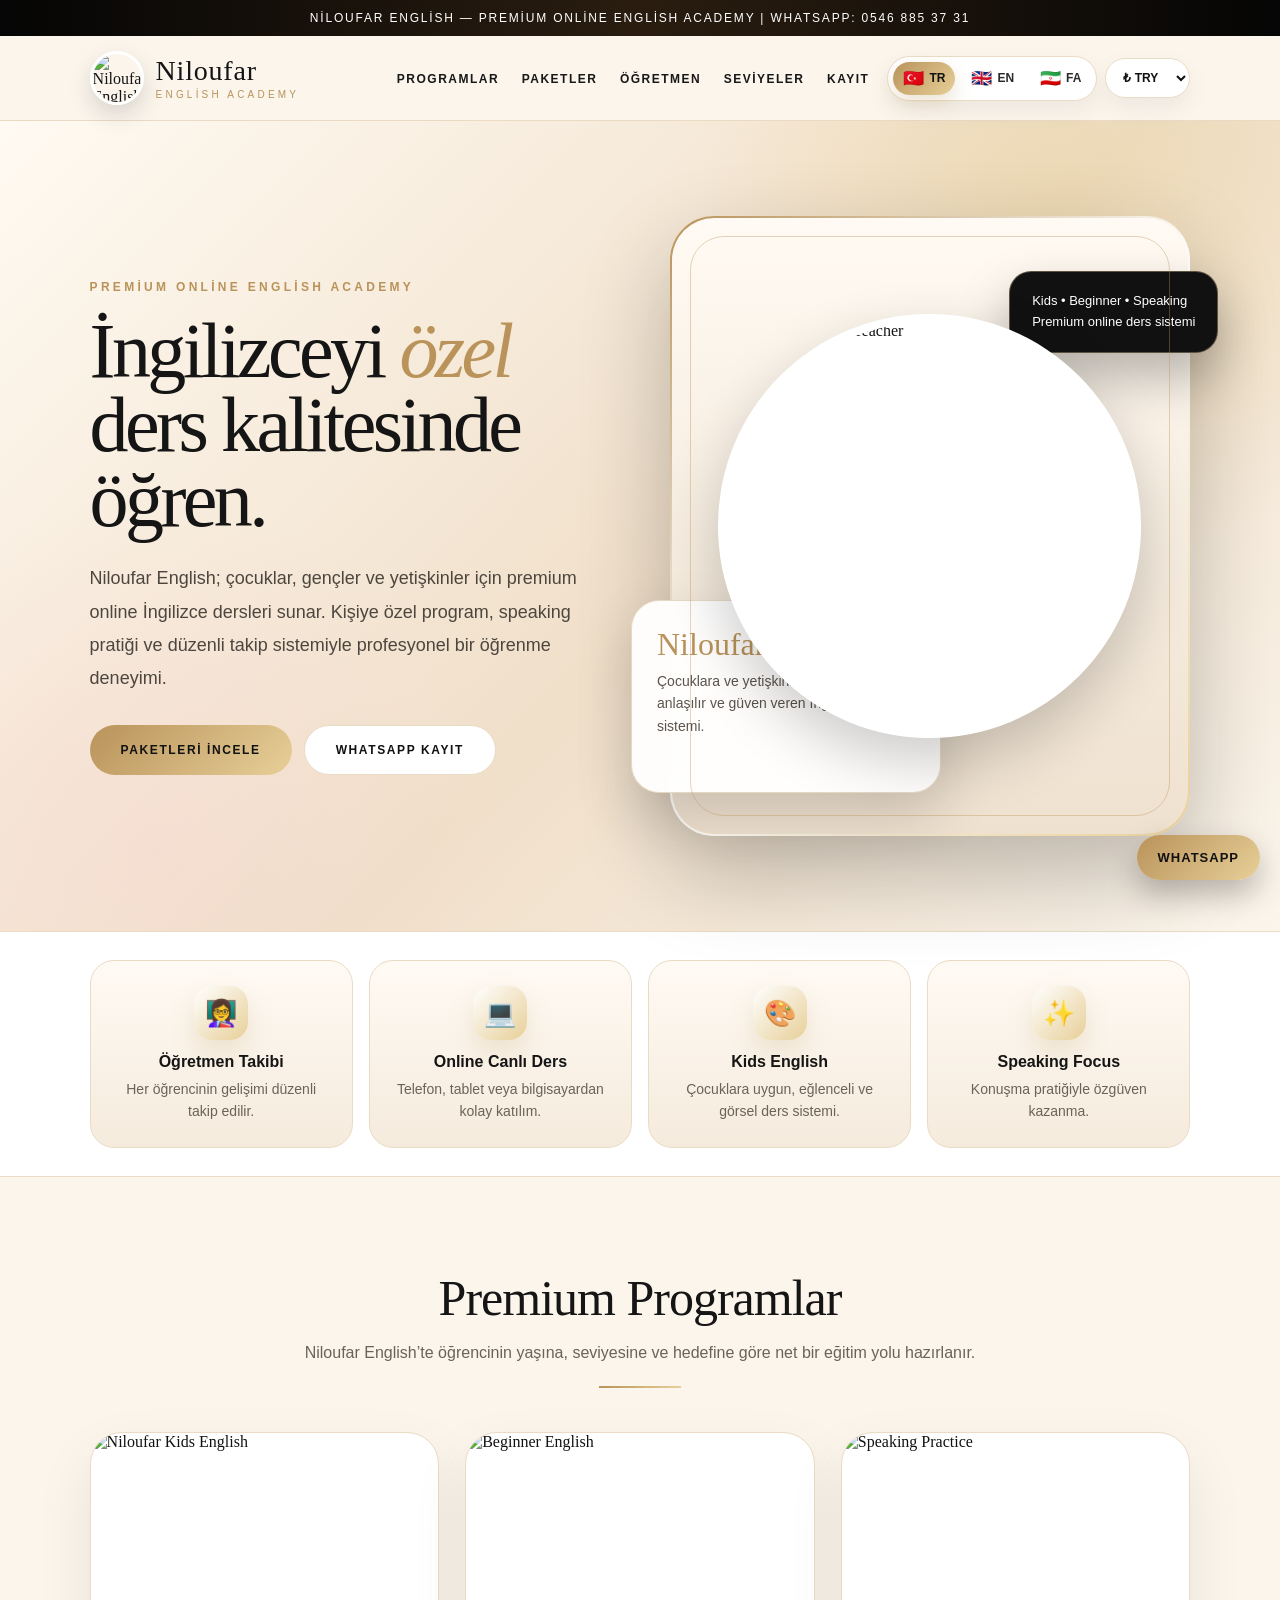
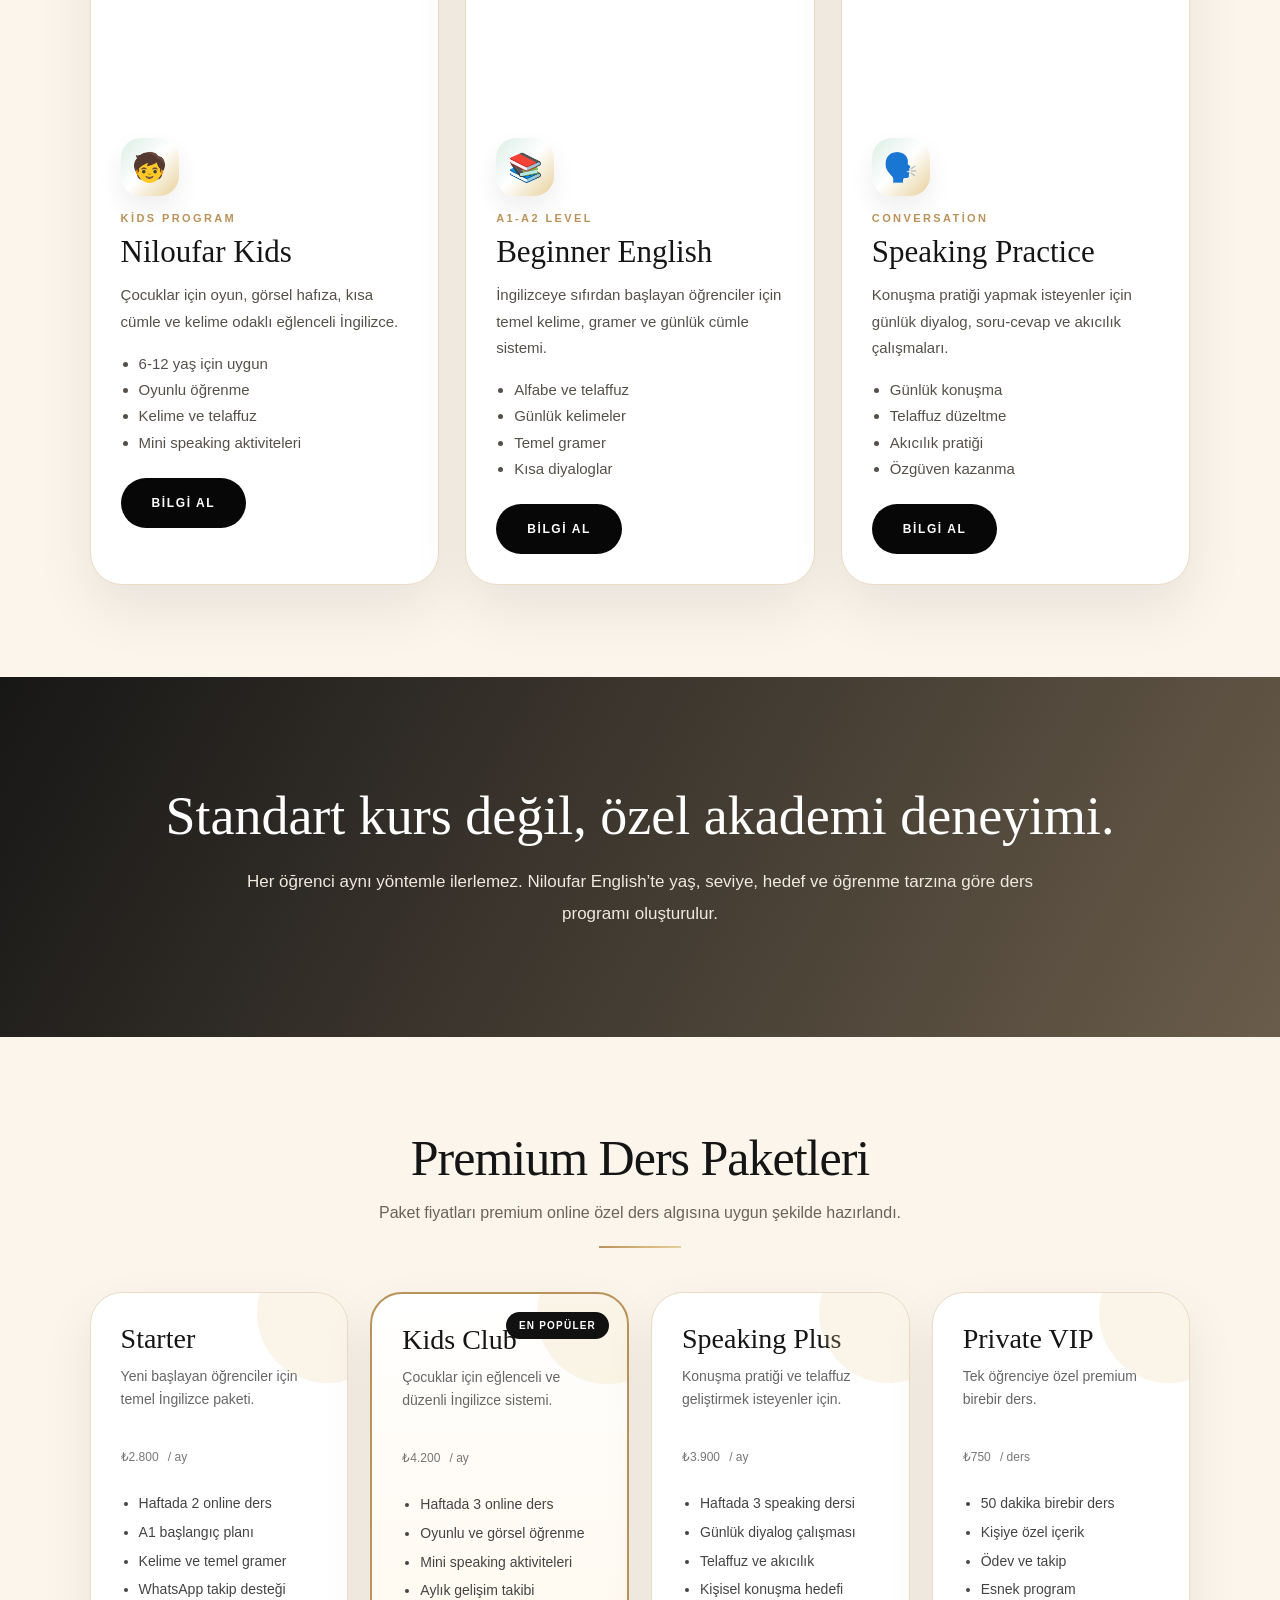
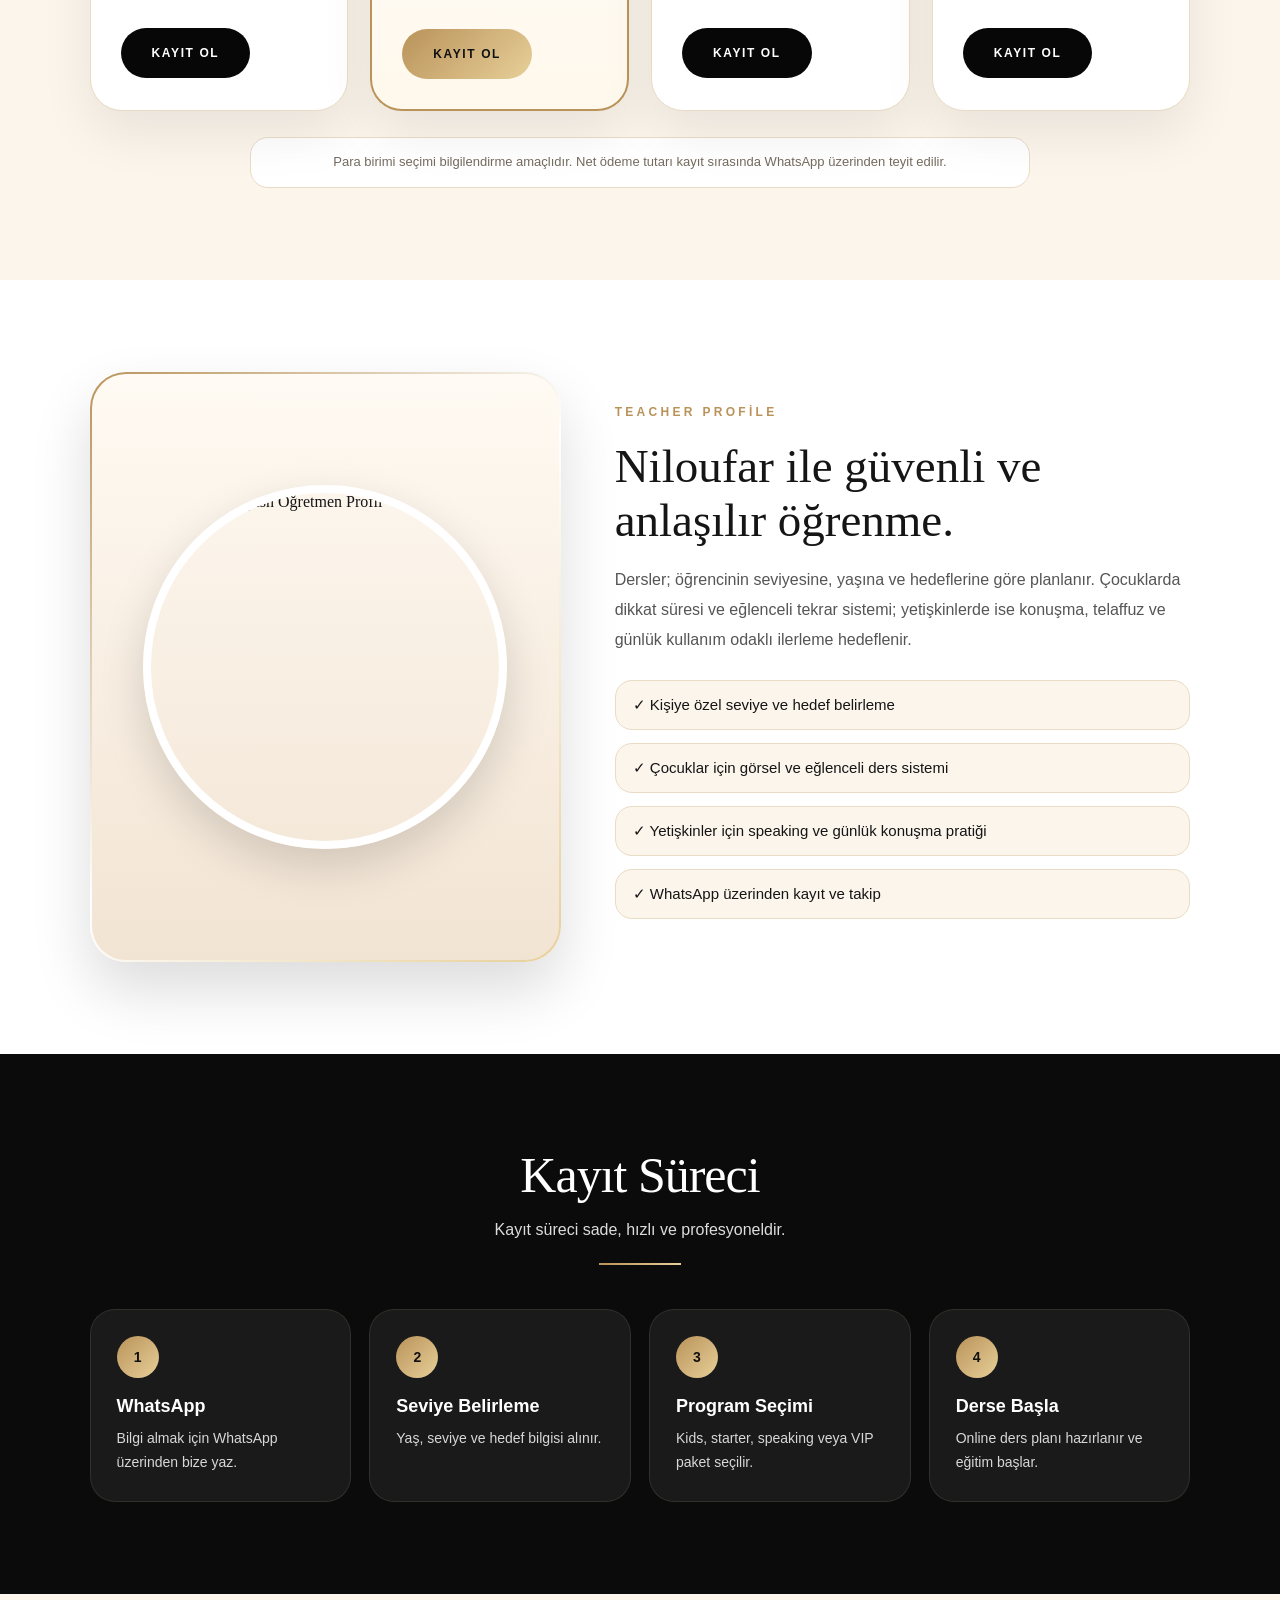
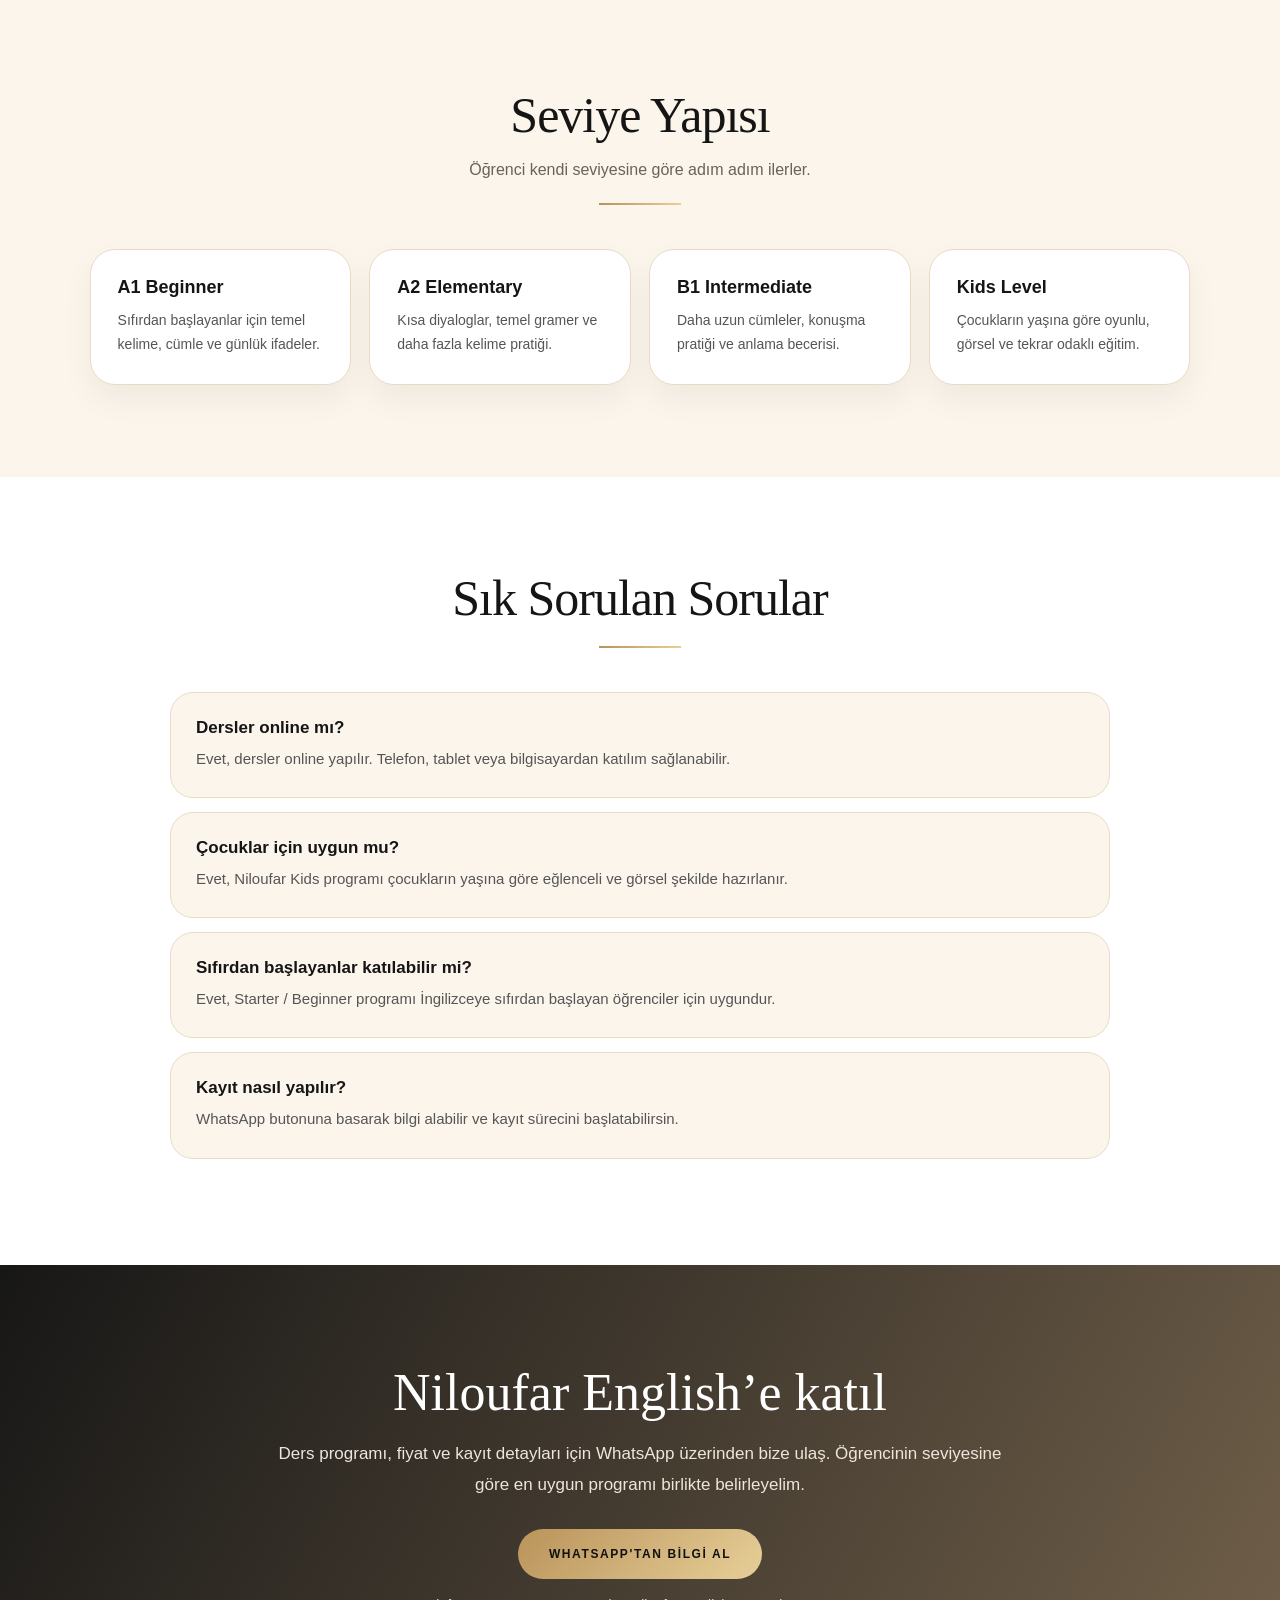
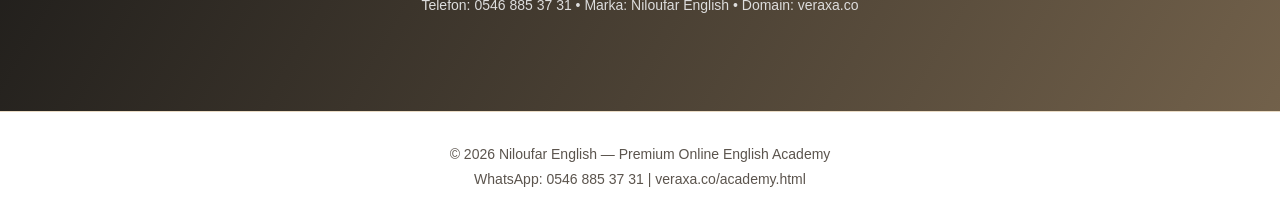
==== commit dcd26fb0: "Update greeting message from 'Hello' to 'Goodbye'" ====
--- a/academy.html
+++ b/academy.html
@@ -4,48 +4,47 @@
   <meta charset="UTF-8" />
   <meta name="viewport" content="width=device-width, initial-scale=1.0" />
   <title>Niloufar English | Premium Online English Academy</title>
-  <meta name="description" content="Niloufar English; çocuklar, gençler ve yetişkinler için premium online İngilizce akademisi. Türkçe, English, فارسی dil desteği." />
+  <meta name="description" content="Niloufar English; çocuklar, gençler ve yetişkinler için premium online İngilizce akademisi. Türkçe, English, فارسی dil desteği ve çoklu para birimi." />
 
   <style>
     :root{
       --black:#070707;
-      --dark:#14100c;
+      --dark:#15100b;
       --cream:#fbf5ec;
       --ivory:#fffdf8;
       --gold:#b9935a;
       --gold2:#e7cf98;
-      --bronze:#7d5a31;
       --text:#151515;
       --muted:#6b6258;
       --line:#eadbc4;
+      --mint:#dceee6;
       --rose:#f6d6cf;
-      --mint:#dceee6;
-      --sky:#dfe9f8;
     }
 
     *{margin:0;padding:0;box-sizing:border-box}
     html{scroll-behavior:smooth}
     body{font-family:Georgia,'Times New Roman',serif;background:var(--cream);color:var(--text);overflow-x:hidden}
     a{text-decoration:none;color:inherit}
-    button{font-family:Arial,Helvetica,sans-serif}
+    button,select{font-family:Arial,Helvetica,sans-serif}
     .sans{font-family:Arial,Helvetica,sans-serif}
 
     .top-note{background:linear-gradient(90deg,#050505,#2a1d10,#050505);color:#fff;text-align:center;padding:11px 5%;font:12px Arial,Helvetica,sans-serif;letter-spacing:1.8px;text-transform:uppercase}
 
-    header{width:100%;padding:16px 7%;display:flex;justify-content:space-between;align-items:center;background:rgba(251,245,236,.92);backdrop-filter:blur(18px);position:sticky;top:0;z-index:50;border-bottom:1px solid rgba(185,147,90,.28)}
-    .logo{font-size:30px;letter-spacing:.8px;font-weight:500}.logo span{font-family:Arial,Helvetica,sans-serif;font-size:11px;letter-spacing:3.4px;text-transform:uppercase;color:var(--gold);display:block;margin-top:3px}
-    .nav-wrap{display:flex;align-items:center;gap:22px}
-    nav{font-family:Arial,Helvetica,sans-serif}nav a{margin-left:20px;font-size:12px;letter-spacing:1.6px;text-transform:uppercase;font-weight:900;color:#181818}nav a:hover{color:var(--gold)}
+    header{width:100%;padding:15px 7%;display:flex;justify-content:space-between;align-items:center;background:rgba(251,245,236,.94);backdrop-filter:blur(18px);position:sticky;top:0;z-index:50;border-bottom:1px solid rgba(185,147,90,.28)}
+    .brand{display:flex;align-items:center;gap:12px}
+    .brand-logo{width:54px;height:54px;border-radius:50%;object-fit:cover;border:3px solid #fff;box-shadow:0 10px 24px rgba(0,0,0,.14)}
+    .logo{font-size:28px;letter-spacing:.8px;font-weight:500;line-height:1}.logo span{font-family:Arial,Helvetica,sans-serif;font-size:10px;letter-spacing:3.2px;text-transform:uppercase;color:var(--gold);display:block;margin-top:5px}
+    .nav-wrap{display:flex;align-items:center;gap:18px}
+    nav{font-family:Arial,Helvetica,sans-serif}nav a{margin-left:18px;font-size:12px;letter-spacing:1.5px;text-transform:uppercase;font-weight:900;color:#181818}nav a:hover{color:var(--gold)}
 
-    .language-switcher{display:flex;gap:7px;background:#fff;border:1px solid var(--line);border-radius:999px;padding:5px;box-shadow:0 10px 24px rgba(0,0,0,.06)}
-    .lang-btn{border:none;background:transparent;padding:8px 11px;border-radius:999px;cursor:pointer;font:800 12px Arial,Helvetica,sans-serif;color:#2a2a2a;display:flex;align-items:center;gap:6px;transition:.2s}
+    .controls{display:flex;align-items:center;gap:8px;flex-wrap:wrap;justify-content:flex-end}
+    .language-switcher{display:flex;gap:6px;background:#fff;border:1px solid var(--line);border-radius:999px;padding:5px;box-shadow:0 10px 24px rgba(0,0,0,.06)}
+    .lang-btn{border:none;background:transparent;padding:8px 10px;border-radius:999px;cursor:pointer;font:800 12px Arial,Helvetica,sans-serif;color:#2a2a2a;display:flex;align-items:center;gap:5px;transition:.2s}
     .lang-btn.active{background:linear-gradient(135deg,var(--gold),var(--gold2));color:#111;box-shadow:0 8px 18px rgba(185,147,90,.25)}
     .flag{font-size:17px;line-height:1}
+    .currency-select{height:40px;border:1px solid var(--line);background:#fff;border-radius:999px;padding:0 13px;font:900 12px Arial,Helvetica,sans-serif;color:#111;outline:none;box-shadow:0 10px 24px rgba(0,0,0,.06)}
 
-    .hero{min-height:90vh;display:grid;grid-template-columns:1fr 1fr;gap:58px;align-items:center;padding:72px 7%;background:
-      radial-gradient(circle at 82% 13%,rgba(231,207,152,.48),transparent 28%),
-      radial-gradient(circle at 12% 90%,rgba(246,214,207,.45),transparent 26%),
-      linear-gradient(135deg,#fffaf2,#f0dfc9 55%,#fbf5ec)}
+    .hero{min-height:90vh;display:grid;grid-template-columns:1fr 1fr;gap:58px;align-items:center;padding:72px 7%;background:radial-gradient(circle at 82% 13%,rgba(231,207,152,.48),transparent 28%),radial-gradient(circle at 12% 90%,rgba(246,214,207,.45),transparent 26%),linear-gradient(135deg,#fffaf2,#f0dfc9 55%,#fbf5ec)}
     .eyebrow{display:inline-block;font:900 12px Arial,Helvetica,sans-serif;letter-spacing:3.3px;text-transform:uppercase;color:var(--gold);margin-bottom:20px}
     .hero h1{font-size:78px;line-height:.96;font-weight:500;letter-spacing:-3.6px;margin-bottom:24px}.hero h1 em{color:var(--gold);font-style:italic}
     .hero p{font:18px/1.85 Arial,Helvetica,sans-serif;color:#4d463f;max-width:640px;margin-bottom:30px}
@@ -62,33 +61,35 @@
 
     .lux-banner{padding:108px 7%;background:linear-gradient(120deg,rgba(9,9,9,.94),rgba(55,39,18,.74)),url('https://images.unsplash.com/photo-1516321318423-f06f85e504b3?auto=format&fit=crop&w=1600&q=85') center/cover;color:#fff;text-align:center}.lux-banner h2{font-size:54px;font-weight:500;margin-bottom:19px}.lux-banner p{font:17px/1.85 Arial,Helvetica,sans-serif;color:#efe9df;max-width:810px;margin:auto}
 
-    .packages{display:grid;grid-template-columns:repeat(4,1fr);gap:22px}.package{background:#fff;border:1px solid var(--line);border-radius:32px;padding:30px;box-shadow:0 22px 52px rgba(0,0,0,.08);position:relative;overflow:hidden}.package:before{content:"";position:absolute;right:-50px;top:-50px;width:140px;height:140px;border-radius:50%;background:rgba(231,207,152,.22)}.package.popular{border:2px solid var(--gold);background:linear-gradient(180deg,#fff,#fff8ec)}.badge{position:absolute;top:18px;right:18px;background:#111;color:#fff;border-radius:999px;padding:8px 13px;font:900 10px Arial,Helvetica,sans-serif;letter-spacing:1.2px;text-transform:uppercase}.package h3{font-size:28px;font-weight:500;margin-bottom:10px}.desc{font:14px/1.65 Arial,Helvetica,sans-serif;color:#666;min-height:46px}.price{font:900 33px Arial,Helvetica,sans-serif;margin:20px 0;color:#111}.price span{font-size:12px;color:#777;font-weight:400}.package ul{padding-left:18px;margin-bottom:24px}.package li{font:14px/2.05 Arial,Helvetica,sans-serif;color:#444}
+    .packages{display:grid;grid-template-columns:repeat(4,1fr);gap:22px}.package{background:#fff;border:1px solid var(--line);border-radius:32px;padding:30px;box-shadow:0 22px 52px rgba(0,0,0,.08);position:relative;overflow:hidden}.package:before{content:"";position:absolute;right:-50px;top:-50px;width:140px;height:140px;border-radius:50%;background:rgba(231,207,152,.22)}.package.popular{border:2px solid var(--gold);background:linear-gradient(180deg,#fff,#fff8ec)}.badge{position:absolute;top:18px;right:18px;background:#111;color:#fff;border-radius:999px;padding:8px 13px;font:900 10px Arial,Helvetica,sans-serif;letter-spacing:1.2px;text-transform:uppercase}.package h3{font-size:28px;font-weight:500;margin-bottom:10px}.desc{font:14px/1.65 Arial,Helvetica,sans-serif;color:#666;min-height:46px}.price{font:900 33px Arial,Helvetica,sans-serif;margin:20px 0;color:#111}.price span{font-size:12px;color:#777;font-weight:400}.package ul{padding-left:18px;margin-bottom:24px}.package li{font:14px/2.05 Arial,Helvetica,sans-serif;color:#444}.currency-note{max-width:780px;margin:26px auto 0;text-align:center;font:13px/1.6 Arial,Helvetica,sans-serif;color:#756b5f;background:#fff;border:1px solid var(--line);padding:14px 18px;border-radius:18px}
 
     .teacher{display:grid;grid-template-columns:.9fr 1.1fr;gap:54px;align-items:center;background:#fff}.teacher-photo{height:590px;border-radius:36px;background:linear-gradient(135deg,var(--gold),#fff,var(--gold2));padding:2px;box-shadow:0 28px 60px rgba(0,0,0,.14)}.teacher-photo div{width:100%;height:100%;border-radius:34px;background:linear-gradient(180deg,#fffaf3,#f2e4d3);display:flex;align-items:center;justify-content:center}.teacher-photo img{width:78%;aspect-ratio:1/1;object-fit:cover;border-radius:50%;border:8px solid #fff;box-shadow:0 18px 45px rgba(0,0,0,.15)}.teacher h2{font-size:47px;font-weight:500;margin-bottom:18px}.teacher p{font:16px/1.9 Arial,Helvetica,sans-serif;color:#555;margin-bottom:14px}.check-list{margin-top:24px}.check-list div{font:15px Arial,Helvetica,sans-serif;margin-bottom:13px;background:var(--cream);border:1px solid var(--line);padding:15px 17px;border-radius:17px}
 
     .process{background:#0b0b0b;color:#fff;padding:92px 7%}.steps{display:grid;grid-template-columns:repeat(4,1fr);gap:18px}.step{background:#1a1a1a;border:1px solid rgba(231,207,152,.12);border-radius:25px;padding:26px}.step strong{display:inline-flex;align-items:center;justify-content:center;background:linear-gradient(135deg,var(--gold),var(--gold2));color:#111;width:42px;height:42px;border-radius:50%;margin-bottom:18px;font:900 14px Arial}.step h3{font:900 18px Arial,Helvetica,sans-serif;margin-bottom:9px}.step p{font:14px/1.75 Arial,Helvetica,sans-serif;color:#d8d8d8}
 
     .levels{display:grid;grid-template-columns:repeat(4,1fr);gap:18px}.level{background:#fff;border:1px solid var(--line);border-radius:25px;padding:27px;box-shadow:0 14px 32px rgba(0,0,0,.055)}.level h3{font:900 18px Arial,Helvetica,sans-serif;margin-bottom:10px}.level p{font:14px/1.75 Arial,Helvetica,sans-serif;color:#555}
-
     .faq{background:#fff}.faq-item{max-width:940px;margin:0 auto 14px;padding:25px;border-radius:23px;background:var(--cream);border:1px solid var(--line)}.faq-item h3{font:900 17px Arial,Helvetica,sans-serif;margin-bottom:8px}.faq-item p{font:15px/1.75 Arial,Helvetica,sans-serif;color:#555}
 
     .contact-box{padding:98px 7%;background:linear-gradient(120deg,rgba(9,9,9,.94),rgba(66,45,18,.74)),url('https://images.unsplash.com/photo-1543269865-cbf427effbad?auto=format&fit=crop&w=1600&q=85') center/cover;color:#fff;text-align:center}.contact-box h2{font-size:52px;font-weight:500;margin-bottom:16px}.contact-box p{font:17px/1.85 Arial,Helvetica,sans-serif;color:#eee6dc;max-width:740px;margin:0 auto 28px}.contact-mini{font:14px Arial,Helvetica,sans-serif;color:#ddd;margin-top:18px}
     footer{padding:30px 7%;background:#fff;color:#5b544d;text-align:center;font:14px/1.8 Arial,Helvetica,sans-serif;border-top:1px solid var(--line)}.fixed-whatsapp{position:fixed;right:20px;bottom:20px;background:linear-gradient(135deg,var(--gold),var(--gold2));color:#111;padding:15px 21px;border-radius:999px;z-index:80;box-shadow:0 14px 30px rgba(0,0,0,.25);font:900 13px Arial,Helvetica,sans-serif;letter-spacing:1px;text-transform:uppercase}
 
-    [dir="rtl"] body,[dir="rtl"] .sans,[dir="rtl"] nav,[dir="rtl"] .btn,[dir="rtl"] .top-note{font-family:Tahoma,Arial,sans-serif}
-    [dir="rtl"] nav a{margin-left:0;margin-right:20px}
+    [dir="rtl"] body,[dir="rtl"] .sans,[dir="rtl"] nav,[dir="rtl"] .btn,[dir="rtl"] .top-note,[dir="rtl"] select{font-family:Tahoma,Arial,sans-serif}
+    [dir="rtl"] nav a{margin-left:0;margin-right:18px}
     [dir="rtl"] .signature-card{left:auto;right:-38px}
     [dir="rtl"] .mini-card{right:auto;left:-28px}
 
-    @media(max-width:1100px){.packages{grid-template-columns:repeat(2,1fr)}}
-    @media(max-width:950px){header{padding:16px 5%;align-items:flex-start}.nav-wrap{flex-direction:column;align-items:flex-end;gap:10px}nav{display:none}.hero{grid-template-columns:1fr;padding:45px 5%;text-align:center}.hero h1{font-size:46px;letter-spacing:-1px}.hero p{margin:0 auto 26px}.hero-actions{justify-content:center}.hero-portrait{min-height:auto}.portrait-frame{width:100%;height:470px}.profile-img{width:78%}.signature-card{position:relative;left:0;right:0;bottom:0;width:100%;margin-top:16px}.mini-card{display:none}.trust{grid-template-columns:1fr 1fr;padding:24px 5%}.section{padding:66px 5%}.section-title{font-size:37px}.programs,.packages,.steps,.levels{grid-template-columns:1fr}.teacher{grid-template-columns:1fr}.teacher-photo{height:430px;order:-1}.lux-banner h2,.contact-box h2{font-size:37px}.fixed-whatsapp{right:14px;bottom:14px;padding:13px 17px}.btn-light{margin-left:0}}
+    @media(max-width:1200px){.packages{grid-template-columns:repeat(2,1fr)}nav{display:none}}
+    @media(max-width:950px){header{padding:14px 5%;align-items:flex-start}.nav-wrap{flex-direction:column;align-items:flex-end;gap:10px}.controls{justify-content:flex-end}.hero{grid-template-columns:1fr;padding:45px 5%;text-align:center}.hero h1{font-size:46px;letter-spacing:-1px}.hero p{margin:0 auto 26px}.hero-actions{justify-content:center}.hero-portrait{min-height:auto}.portrait-frame{width:100%;height:470px}.profile-img{width:78%}.signature-card{position:relative;left:0;right:0;bottom:0;width:100%;margin-top:16px}.mini-card{display:none}.trust{grid-template-columns:1fr 1fr;padding:24px 5%}.section{padding:66px 5%}.section-title{font-size:37px}.programs,.packages,.steps,.levels{grid-template-columns:1fr}.teacher{grid-template-columns:1fr}.teacher-photo{height:430px;order:-1}.lux-banner h2,.contact-box h2{font-size:37px}.fixed-whatsapp{right:14px;bottom:14px;padding:13px 17px}.brand-logo{width:48px;height:48px}.logo{font-size:23px}.language-switcher{max-width:100%;overflow:auto}.currency-select{max-width:125px}}
   </style>
 </head>
 <body>
   <div class="top-note" data-i18n="topNote">Niloufar English — Premium Online English Academy | WhatsApp: 0546 885 37 31</div>
 
   <header>
-    <a href="#home" class="logo">Niloufar<span>English Academy</span></a>
+    <a href="#home" class="brand">
+      <img class="brand-logo" src="https://i.ibb.co/NnprJs5t/niloufar-profile-jpg.jpg" alt="Niloufar English Logo">
+      <div class="logo">Niloufar<span>English Academy</span></div>
+    </a>
     <div class="nav-wrap">
       <nav>
         <a href="#programs" data-i18n="navPrograms">Programlar</a>
@@ -97,10 +98,19 @@
         <a href="#levels" data-i18n="navLevels">Seviyeler</a>
         <a href="#contact" data-i18n="navRegister">Kayıt</a>
       </nav>
-      <div class="language-switcher">
-        <button class="lang-btn active" onclick="setLanguage('tr')"><span class="flag">🇹🇷</span> TR</button>
-        <button class="lang-btn" onclick="setLanguage('en')"><span class="flag">🇬🇧</span> EN</button>
-        <button class="lang-btn" onclick="setLanguage('fa')"><span class="flag">🇮🇷</span> FA</button>
+      <div class="controls">
+        <div class="language-switcher">
+          <button class="lang-btn active" onclick="setLanguage('tr', this)"><span class="flag">🇹🇷</span> TR</button>
+          <button class="lang-btn" onclick="setLanguage('en', this)"><span class="flag">🇬🇧</span> EN</button>
+          <button class="lang-btn" onclick="setLanguage('fa', this)"><span class="flag">🇮🇷</span> FA</button>
+        </div>
+        <select class="currency-select" id="currencySelect" onchange="setCurrency(this.value)">
+          <option value="TRY">₺ TRY</option>
+          <option value="USD">$ USD</option>
+          <option value="EUR">€ EUR</option>
+          <option value="GBP">£ GBP</option>
+          <option value="TOMAN">تومان</option>
+        </select>
       </div>
     </div>
   </header>
@@ -110,23 +120,12 @@
       <span class="eyebrow" data-i18n="heroEyebrow">Premium Online English Academy</span>
       <h1 data-i18n="heroTitle">İngilizceyi <em>özel</em> ders kalitesinde öğren.</h1>
       <p class="sans" data-i18n="heroText">Niloufar English; çocuklar, gençler ve yetişkinler için premium online İngilizce dersleri sunar. Kişiye özel program, speaking pratiği ve düzenli takip sistemiyle profesyonel bir öğrenme deneyimi.</p>
-      <div class="hero-actions">
-        <a class="btn btn-gold" href="#packages" data-i18n="heroBtn1">Paketleri İncele</a>
-        <a class="btn btn-light" target="_blank" href="https://wa.me/905468853731?text=Merhaba,%20Niloufar%20English%20dersleri%20hakkında%20bilgi%20almak%20istiyorum." data-i18n="heroBtn2">WhatsApp Kayıt</a>
-      </div>
+      <div class="hero-actions"><a class="btn btn-gold" href="#packages" data-i18n="heroBtn1">Paketleri İncele</a><a class="btn btn-light" target="_blank" href="https://wa.me/905468853731?text=Merhaba,%20Niloufar%20English%20dersleri%20hakkında%20bilgi%20almak%20istiyorum." data-i18n="heroBtn2">WhatsApp Kayıt</a></div>
     </div>
-
     <div class="hero-portrait">
-      <div class="portrait-frame">
-        <div class="portrait-inner">
-          <img class="profile-img" src="https://i.ibb.co/NnprJs5t/niloufar-profile-jpg.jpg" alt="Niloufar English Teacher">
-        </div>
-      </div>
+      <div class="portrait-frame"><div class="portrait-inner"><img class="profile-img" src="https://i.ibb.co/NnprJs5t/niloufar-profile-jpg.jpg" alt="Niloufar English Teacher"></div></div>
       <div class="mini-card" data-i18n="miniCard">Kids • Beginner • Speaking<br>Premium online ders sistemi</div>
-      <div class="signature-card">
-        <strong>Niloufar</strong>
-        <p data-i18n="signatureText">Çocuklara ve yetişkinlere özel, sakin, anlaşılır ve güven veren İngilizce eğitim sistemi.</p>
-      </div>
+      <div class="signature-card"><strong>Niloufar</strong><p data-i18n="signatureText">Çocuklara ve yetişkinlere özel, sakin, anlaşılır ve güven veren İngilizce eğitim sistemi.</p></div>
     </div>
   </section>
 
@@ -138,237 +137,57 @@
   </section>
 
   <section class="section" id="programs">
-    <div class="section-head">
-      <h2 class="section-title" data-i18n="programTitle">Premium Programlar</h2>
-      <p class="section-sub" data-i18n="programSub">Niloufar English’te öğrencinin yaşına, seviyesine ve hedefine göre net bir eğitim yolu hazırlanır.</p>
-      <div class="gold-line"></div>
-    </div>
-
+    <div class="section-head"><h2 class="section-title" data-i18n="programTitle">Premium Programlar</h2><p class="section-sub" data-i18n="programSub">Niloufar English’te öğrencinin yaşına, seviyesine ve hedefine göre net bir eğitim yolu hazırlanır.</p><div class="gold-line"></div></div>
     <div class="programs">
-      <div class="program-card">
-        <img src="https://images.unsplash.com/photo-1503676260728-1c00da094a0b?auto=format&fit=crop&w=900&q=85" alt="Niloufar Kids English">
-        <div class="program-content">
-          <div class="fancy-icon">🧒</div><div class="label" data-i18n="kidsLabel">Kids Program</div>
-          <h3 data-i18n="kidsTitle">Niloufar Kids</h3>
-          <p data-i18n="kidsText">Çocuklar için oyun, görsel hafıza, kısa cümle ve kelime odaklı eğlenceli İngilizce.</p>
-          <ul><li data-i18n="kidsLi1">6-12 yaş için uygun</li><li data-i18n="kidsLi2">Oyunlu öğrenme</li><li data-i18n="kidsLi3">Kelime ve telaffuz</li><li data-i18n="kidsLi4">Mini speaking aktiviteleri</li></ul>
-          <button class="btn" onclick="paketMesaj('Niloufar Kids Program')" data-i18n="infoBtn">Bilgi Al</button>
-        </div>
-      </div>
-
-      <div class="program-card">
-        <img src="https://images.unsplash.com/photo-1513258496099-48168024aec0?auto=format&fit=crop&w=900&q=85" alt="Beginner English">
-        <div class="program-content">
-          <div class="fancy-icon">📚</div><div class="label" data-i18n="beginnerLabel">A1-A2 Level</div>
-          <h3 data-i18n="beginnerTitle">Beginner English</h3>
-          <p data-i18n="beginnerText">İngilizceye sıfırdan başlayan öğrenciler için temel kelime, gramer ve günlük cümle sistemi.</p>
-          <ul><li data-i18n="beginnerLi1">Alfabe ve telaffuz</li><li data-i18n="beginnerLi2">Günlük kelimeler</li><li data-i18n="beginnerLi3">Temel gramer</li><li data-i18n="beginnerLi4">Kısa diyaloglar</li></ul>
-          <button class="btn" onclick="paketMesaj('Beginner English Program')" data-i18n="infoBtn">Bilgi Al</button>
-        </div>
-      </div>
-
-      <div class="program-card">
-        <img src="https://images.unsplash.com/photo-1551836022-d5d88e9218df?auto=format&fit=crop&w=900&q=85" alt="Speaking Practice">
-        <div class="program-content">
-          <div class="fancy-icon">🗣️</div><div class="label" data-i18n="speakingLabel">Conversation</div>
-          <h3 data-i18n="speakingTitle">Speaking Practice</h3>
-          <p data-i18n="speakingText">Konuşma pratiği yapmak isteyenler için günlük diyalog, soru-cevap ve akıcılık çalışmaları.</p>
-          <ul><li data-i18n="speakingLi1">Günlük konuşma</li><li data-i18n="speakingLi2">Telaffuz düzeltme</li><li data-i18n="speakingLi3">Akıcılık pratiği</li><li data-i18n="speakingLi4">Özgüven kazanma</li></ul>
-          <button class="btn" onclick="paketMesaj('Speaking Practice Program')" data-i18n="infoBtn">Bilgi Al</button>
-        </div>
-      </div>
+      <div class="program-card"><img src="https://images.unsplash.com/photo-1503676260728-1c00da094a0b?auto=format&fit=crop&w=900&q=85" alt="Niloufar Kids English"><div class="program-content"><div class="fancy-icon">🧒</div><div class="label" data-i18n="kidsLabel">Kids Program</div><h3 data-i18n="kidsTitle">Niloufar Kids</h3><p data-i18n="kidsText">Çocuklar için oyun, görsel hafıza, kısa cümle ve kelime odaklı eğlenceli İngilizce.</p><ul><li data-i18n="kidsLi1">6-12 yaş için uygun</li><li data-i18n="kidsLi2">Oyunlu öğrenme</li><li data-i18n="kidsLi3">Kelime ve telaffuz</li><li data-i18n="kidsLi4">Mini speaking aktiviteleri</li></ul><button class="btn" onclick="paketMesaj('Niloufar Kids Program')" data-i18n="infoBtn">Bilgi Al</button></div></div>
+      <div class="program-card"><img src="https://images.unsplash.com/photo-1513258496099-48168024aec0?auto=format&fit=crop&w=900&q=85" alt="Beginner English"><div class="program-content"><div class="fancy-icon">📚</div><div class="label" data-i18n="beginnerLabel">A1-A2 Level</div><h3 data-i18n="beginnerTitle">Beginner English</h3><p data-i18n="beginnerText">İngilizceye sıfırdan başlayan öğrenciler için temel kelime, gramer ve günlük cümle sistemi.</p><ul><li data-i18n="beginnerLi1">Alfabe ve telaffuz</li><li data-i18n="beginnerLi2">Günlük kelimeler</li><li data-i18n="beginnerLi3">Temel gramer</li><li data-i18n="beginnerLi4">Kısa diyaloglar</li></ul><button class="btn" onclick="paketMesaj('Beginner English Program')" data-i18n="infoBtn">Bilgi Al</button></div></div>
+      <div class="program-card"><img src="https://images.unsplash.com/photo-1551836022-d5d88e9218df?auto=format&fit=crop&w=900&q=85" alt="Speaking Practice"><div class="program-content"><div class="fancy-icon">🗣️</div><div class="label" data-i18n="speakingLabel">Conversation</div><h3 data-i18n="speakingTitle">Speaking Practice</h3><p data-i18n="speakingText">Konuşma pratiği yapmak isteyenler için günlük diyalog, soru-cevap ve akıcılık çalışmaları.</p><ul><li data-i18n="speakingLi1">Günlük konuşma</li><li data-i18n="speakingLi2">Telaffuz düzeltme</li><li data-i18n="speakingLi3">Akıcılık pratiği</li><li data-i18n="speakingLi4">Özgüven kazanma</li></ul><button class="btn" onclick="paketMesaj('Speaking Practice Program')" data-i18n="infoBtn">Bilgi Al</button></div></div>
     </div>
   </section>
 
-  <section class="lux-banner">
-    <h2 data-i18n="bannerTitle">Standart kurs değil, özel akademi deneyimi.</h2>
-    <p data-i18n="bannerText">Her öğrenci aynı yöntemle ilerlemez. Niloufar English’te yaş, seviye, hedef ve öğrenme tarzına göre ders programı oluşturulur.</p>
-  </section>
+  <section class="lux-banner"><h2 data-i18n="bannerTitle">Standart kurs değil, özel akademi deneyimi.</h2><p data-i18n="bannerText">Her öğrenci aynı yöntemle ilerlemez. Niloufar English’te yaş, seviye, hedef ve öğrenme tarzına göre ders programı oluşturulur.</p></section>
 
   <section class="section" id="packages">
-    <div class="section-head">
-      <h2 class="section-title" data-i18n="packagesTitle">Premium Ders Paketleri</h2>
-      <p class="section-sub" data-i18n="packagesSub">Paket fiyatları premium online özel ders algısına uygun şekilde hazırlandı.</p>
-      <div class="gold-line"></div>
+    <div class="section-head"><h2 class="section-title" data-i18n="packagesTitle">Premium Ders Paketleri</h2><p class="section-sub" data-i18n="packagesSub">Paket fiyatları premium online özel ders algısına uygun şekilde hazırlandı.</p><div class="gold-line"></div></div>
+    <div class="packages">
+      <div class="package"><h3>Starter</h3><p class="desc sans" data-i18n="starterDesc">Yeni başlayan öğrenciler için temel İngilizce paketi.</p><div class="price"><span class="price-number" data-price="2800"></span> <span data-i18n="perMonth">/ ay</span></div><ul><li data-i18n="starter1">Haftada 2 online ders</li><li data-i18n="starter2">A1 başlangıç planı</li><li data-i18n="starter3">Kelime ve temel gramer</li><li data-i18n="starter4">WhatsApp takip desteği</li></ul><button class="btn" onclick="paketMesaj('Starter Paketi')" data-i18n="registerBtn">Kayıt Ol</button></div>
+      <div class="package popular"><span class="badge" data-i18n="popularBadge">En Popüler</span><h3>Kids Club</h3><p class="desc sans" data-i18n="kidsClubDesc">Çocuklar için eğlenceli ve düzenli İngilizce sistemi.</p><div class="price"><span class="price-number" data-price="4200"></span> <span data-i18n="perMonth">/ ay</span></div><ul><li data-i18n="kidsClub1">Haftada 3 online ders</li><li data-i18n="kidsClub2">Oyunlu ve görsel öğrenme</li><li data-i18n="kidsClub3">Mini speaking aktiviteleri</li><li data-i18n="kidsClub4">Aylık gelişim takibi</li></ul><button class="btn btn-gold" onclick="paketMesaj('Kids Club Paketi')" data-i18n="registerBtn">Kayıt Ol</button></div>
+      <div class="package"><h3>Speaking Plus</h3><p class="desc sans" data-i18n="speakingPlusDesc">Konuşma pratiği ve telaffuz geliştirmek isteyenler için.</p><div class="price"><span class="price-number" data-price="3900"></span> <span data-i18n="perMonth">/ ay</span></div><ul><li data-i18n="speakingPlus1">Haftada 3 speaking dersi</li><li data-i18n="speakingPlus2">Günlük diyalog çalışması</li><li data-i18n="speakingPlus3">Telaffuz ve akıcılık</li><li data-i18n="speakingPlus4">Kişisel konuşma hedefi</li></ul><button class="btn" onclick="paketMesaj('Speaking Plus Paketi')" data-i18n="registerBtn">Kayıt Ol</button></div>
+      <div class="package"><h3>Private VIP</h3><p class="desc sans" data-i18n="vipDesc">Tek öğrenciye özel premium birebir ders.</p><div class="price"><span class="price-number" data-price="750"></span> <span data-i18n="perLesson">/ ders</span></div><ul><li data-i18n="vip1">50 dakika birebir ders</li><li data-i18n="vip2">Kişiye özel içerik</li><li data-i18n="vip3">Ödev ve takip</li><li data-i18n="vip4">Esnek program</li></ul><button class="btn" onclick="paketMesaj('Private VIP')" data-i18n="registerBtn">Kayıt Ol</button></div>
     </div>
-
-    <div class="packages">
-      <div class="package">
-        <h3>Starter</h3>
-        <p class="desc sans" data-i18n="starterDesc">Yeni başlayan öğrenciler için temel İngilizce paketi.</p>
-        <div class="price">₺2.800 <span data-i18n="perMonth">/ ay</span></div>
-        <ul><li data-i18n="starter1">Haftada 2 online ders</li><li data-i18n="starter2">A1 başlangıç planı</li><li data-i18n="starter3">Kelime ve temel gramer</li><li data-i18n="starter4">WhatsApp takip desteği</li></ul>
-        <button class="btn" onclick="paketMesaj('Starter Paketi - ₺2.800 / ay')" data-i18n="registerBtn">Kayıt Ol</button>
-      </div>
-
-      <div class="package popular">
-        <span class="badge" data-i18n="popularBadge">En Popüler</span>
-        <h3>Kids Club</h3>
-        <p class="desc sans" data-i18n="kidsClubDesc">Çocuklar için eğlenceli ve düzenli İngilizce sistemi.</p>
-        <div class="price">₺4.200 <span data-i18n="perMonth">/ ay</span></div>
-        <ul><li data-i18n="kidsClub1">Haftada 3 online ders</li><li data-i18n="kidsClub2">Oyunlu ve görsel öğrenme</li><li data-i18n="kidsClub3">Mini speaking aktiviteleri</li><li data-i18n="kidsClub4">Aylık gelişim takibi</li></ul>
-        <button class="btn btn-gold" onclick="paketMesaj('Kids Club Paketi - ₺4.200 / ay')" data-i18n="registerBtn">Kayıt Ol</button>
-      </div>
-
-      <div class="package">
-        <h3>Speaking Plus</h3>
-        <p class="desc sans" data-i18n="speakingPlusDesc">Konuşma pratiği ve telaffuz geliştirmek isteyenler için.</p>
-        <div class="price">₺3.900 <span data-i18n="perMonth">/ ay</span></div>
-        <ul><li data-i18n="speakingPlus1">Haftada 3 speaking dersi</li><li data-i18n="speakingPlus2">Günlük diyalog çalışması</li><li data-i18n="speakingPlus3">Telaffuz ve akıcılık</li><li data-i18n="speakingPlus4">Kişisel konuşma hedefi</li></ul>
-        <button class="btn" onclick="paketMesaj('Speaking Plus Paketi - ₺3.900 / ay')" data-i18n="registerBtn">Kayıt Ol</button>
-      </div>
-
-      <div class="package">
-        <h3>Private VIP</h3>
-        <p class="desc sans" data-i18n="vipDesc">Tek öğrenciye özel premium birebir ders.</p>
-        <div class="price">₺750 <span data-i18n="perLesson">/ ders</span></div>
-        <ul><li data-i18n="vip1">50 dakika birebir ders</li><li data-i18n="vip2">Kişiye özel içerik</li><li data-i18n="vip3">Ödev ve takip</li><li data-i18n="vip4">Esnek program</li></ul>
-        <button class="btn" onclick="paketMesaj('Private VIP - ₺750 / ders')" data-i18n="registerBtn">Kayıt Ol</button>
-      </div>
-    </div>
+    <div class="currency-note" data-i18n="currencyNote">Para birimi seçimi bilgilendirme amaçlıdır. Net ödeme tutarı kayıt sırasında WhatsApp üzerinden teyit edilir.</div>
   </section>
 
   <section class="section teacher" id="teacher">
     <div class="teacher-photo"><div><img src="https://i.ibb.co/NnprJs5t/niloufar-profile-jpg.jpg" alt="Niloufar English Öğretmen Profil"></div></div>
-    <div>
-      <span class="eyebrow" data-i18n="teacherEyebrow">Teacher Profile</span>
-      <h2 data-i18n="teacherTitle">Niloufar ile güvenli ve anlaşılır öğrenme.</h2>
-      <p class="sans" data-i18n="teacherText">Dersler; öğrencinin seviyesine, yaşına ve hedeflerine göre planlanır. Çocuklarda dikkat süresi ve eğlenceli tekrar sistemi; yetişkinlerde ise konuşma, telaffuz ve günlük kullanım odaklı ilerleme hedeflenir.</p>
-      <div class="check-list">
-        <div data-i18n="check1">✓ Kişiye özel seviye ve hedef belirleme</div>
-        <div data-i18n="check2">✓ Çocuklar için görsel ve eğlenceli ders sistemi</div>
-        <div data-i18n="check3">✓ Yetişkinler için speaking ve günlük konuşma pratiği</div>
-        <div data-i18n="check4">✓ WhatsApp üzerinden kayıt ve takip</div>
-      </div>
-    </div>
+    <div><span class="eyebrow" data-i18n="teacherEyebrow">Teacher Profile</span><h2 data-i18n="teacherTitle">Niloufar ile güvenli ve anlaşılır öğrenme.</h2><p class="sans" data-i18n="teacherText">Dersler; öğrencinin seviyesine, yaşına ve hedeflerine göre planlanır. Çocuklarda dikkat süresi ve eğlenceli tekrar sistemi; yetişkinlerde ise konuşma, telaffuz ve günlük kullanım odaklı ilerleme hedeflenir.</p><div class="check-list"><div data-i18n="check1">✓ Kişiye özel seviye ve hedef belirleme</div><div data-i18n="check2">✓ Çocuklar için görsel ve eğlenceli ders sistemi</div><div data-i18n="check3">✓ Yetişkinler için speaking ve günlük konuşma pratiği</div><div data-i18n="check4">✓ WhatsApp üzerinden kayıt ve takip</div></div></div>
   </section>
 
-  <section class="process">
-    <div class="section-head">
-      <h2 class="section-title" data-i18n="processTitle">Kayıt Süreci</h2>
-      <p class="section-sub" style="color:#ddd" data-i18n="processSub">Kayıt süreci sade, hızlı ve profesyoneldir.</p>
-      <div class="gold-line"></div>
-    </div>
-    <div class="steps">
-      <div class="step"><strong>1</strong><h3 data-i18n="step1Title">WhatsApp</h3><p data-i18n="step1Text">Bilgi almak için WhatsApp üzerinden bize yaz.</p></div>
-      <div class="step"><strong>2</strong><h3 data-i18n="step2Title">Seviye Belirleme</h3><p data-i18n="step2Text">Yaş, seviye ve hedef bilgisi alınır.</p></div>
-      <div class="step"><strong>3</strong><h3 data-i18n="step3Title">Program Seçimi</h3><p data-i18n="step3Text">Kids, starter, speaking veya VIP paket seçilir.</p></div>
-      <div class="step"><strong>4</strong><h3 data-i18n="step4Title">Derse Başla</h3><p data-i18n="step4Text">Online ders planı hazırlanır ve eğitim başlar.</p></div>
-    </div>
-  </section>
+  <section class="process"><div class="section-head"><h2 class="section-title" data-i18n="processTitle">Kayıt Süreci</h2><p class="section-sub" style="color:#ddd" data-i18n="processSub">Kayıt süreci sade, hızlı ve profesyoneldir.</p><div class="gold-line"></div></div><div class="steps"><div class="step"><strong>1</strong><h3 data-i18n="step1Title">WhatsApp</h3><p data-i18n="step1Text">Bilgi almak için WhatsApp üzerinden bize yaz.</p></div><div class="step"><strong>2</strong><h3 data-i18n="step2Title">Seviye Belirleme</h3><p data-i18n="step2Text">Yaş, seviye ve hedef bilgisi alınır.</p></div><div class="step"><strong>3</strong><h3 data-i18n="step3Title">Program Seçimi</h3><p data-i18n="step3Text">Kids, starter, speaking veya VIP paket seçilir.</p></div><div class="step"><strong>4</strong><h3 data-i18n="step4Title">Derse Başla</h3><p data-i18n="step4Text">Online ders planı hazırlanır ve eğitim başlar.</p></div></div></section>
 
-  <section class="section" id="levels">
-    <div class="section-head">
-      <h2 class="section-title" data-i18n="levelsTitle">Seviye Yapısı</h2>
-      <p class="section-sub" data-i18n="levelsSub">Öğrenci kendi seviyesine göre adım adım ilerler.</p>
-      <div class="gold-line"></div>
-    </div>
-    <div class="levels">
-      <div class="level"><h3>A1 Beginner</h3><p data-i18n="level1">Sıfırdan başlayanlar için temel kelime, cümle ve günlük ifadeler.</p></div>
-      <div class="level"><h3>A2 Elementary</h3><p data-i18n="level2">Kısa diyaloglar, temel gramer ve daha fazla kelime pratiği.</p></div>
-      <div class="level"><h3>B1 Intermediate</h3><p data-i18n="level3">Daha uzun cümleler, konuşma pratiği ve anlama becerisi.</p></div>
-      <div class="level"><h3>Kids Level</h3><p data-i18n="level4">Çocukların yaşına göre oyunlu, görsel ve tekrar odaklı eğitim.</p></div>
-    </div>
-  </section>
+  <section class="section" id="levels"><div class="section-head"><h2 class="section-title" data-i18n="levelsTitle">Seviye Yapısı</h2><p class="section-sub" data-i18n="levelsSub">Öğrenci kendi seviyesine göre adım adım ilerler.</p><div class="gold-line"></div></div><div class="levels"><div class="level"><h3>A1 Beginner</h3><p data-i18n="level1">Sıfırdan başlayanlar için temel kelime, cümle ve günlük ifadeler.</p></div><div class="level"><h3>A2 Elementary</h3><p data-i18n="level2">Kısa diyaloglar, temel gramer ve daha fazla kelime pratiği.</p></div><div class="level"><h3>B1 Intermediate</h3><p data-i18n="level3">Daha uzun cümleler, konuşma pratiği ve anlama becerisi.</p></div><div class="level"><h3>Kids Level</h3><p data-i18n="level4">Çocukların yaşına göre oyunlu, görsel ve tekrar odaklı eğitim.</p></div></div></section>
 
-  <section class="section faq" id="faq">
-    <div class="section-head">
-      <h2 class="section-title" data-i18n="faqTitle">Sık Sorulan Sorular</h2>
-      <div class="gold-line"></div>
-    </div>
-    <div class="faq-item"><h3 data-i18n="faq1q">Dersler online mı?</h3><p data-i18n="faq1a">Evet, dersler online yapılır. Telefon, tablet veya bilgisayardan katılım sağlanabilir.</p></div>
-    <div class="faq-item"><h3 data-i18n="faq2q">Çocuklar için uygun mu?</h3><p data-i18n="faq2a">Evet, Niloufar Kids programı çocukların yaşına göre eğlenceli ve görsel şekilde hazırlanır.</p></div>
-    <div class="faq-item"><h3 data-i18n="faq3q">Sıfırdan başlayanlar katılabilir mi?</h3><p data-i18n="faq3a">Evet, Starter / Beginner programı İngilizceye sıfırdan başlayan öğrenciler için uygundur.</p></div>
-    <div class="faq-item"><h3 data-i18n="faq4q">Kayıt nasıl yapılır?</h3><p data-i18n="faq4a">WhatsApp butonuna basarak bilgi alabilir ve kayıt sürecini başlatabilirsin.</p></div>
-  </section>
+  <section class="section faq" id="faq"><div class="section-head"><h2 class="section-title" data-i18n="faqTitle">Sık Sorulan Sorular</h2><div class="gold-line"></div></div><div class="faq-item"><h3 data-i18n="faq1q">Dersler online mı?</h3><p data-i18n="faq1a">Evet, dersler online yapılır. Telefon, tablet veya bilgisayardan katılım sağlanabilir.</p></div><div class="faq-item"><h3 data-i18n="faq2q">Çocuklar için uygun mu?</h3><p data-i18n="faq2a">Evet, Niloufar Kids programı çocukların yaşına göre eğlenceli ve görsel şekilde hazırlanır.</p></div><div class="faq-item"><h3 data-i18n="faq3q">Sıfırdan başlayanlar katılabilir mi?</h3><p data-i18n="faq3a">Evet, Starter / Beginner programı İngilizceye sıfırdan başlayan öğrenciler için uygundur.</p></div><div class="faq-item"><h3 data-i18n="faq4q">Kayıt nasıl yapılır?</h3><p data-i18n="faq4a">WhatsApp butonuna basarak bilgi alabilir ve kayıt sürecini başlatabilirsin.</p></div></section>
 
-  <section class="contact-box" id="contact">
-    <h2 data-i18n="contactTitle">Niloufar English’e katıl</h2>
-    <p data-i18n="contactText">Ders programı, fiyat ve kayıt detayları için WhatsApp üzerinden bize ulaş. Öğrencinin seviyesine göre en uygun programı birlikte belirleyelim.</p>
-    <a class="btn btn-gold" href="https://wa.me/905468853731?text=Merhaba,%20Niloufar%20English%20dersleri%20hakkında%20bilgi%20almak%20istiyorum." target="_blank" data-i18n="contactBtn">WhatsApp'tan Bilgi Al</a>
-    <div class="contact-mini" data-i18n="contactMini">Telefon: 0546 885 37 31 • Marka: Niloufar English • Domain: veraxa.co</div>
-  </section>
+  <section class="contact-box" id="contact"><h2 data-i18n="contactTitle">Niloufar English’e katıl</h2><p data-i18n="contactText">Ders programı, fiyat ve kayıt detayları için WhatsApp üzerinden bize ulaş. Öğrencinin seviyesine göre en uygun programı birlikte belirleyelim.</p><a class="btn btn-gold" href="https://wa.me/905468853731?text=Merhaba,%20Niloufar%20English%20dersleri%20hakkında%20bilgi%20almak%20istiyorum." target="_blank" data-i18n="contactBtn">WhatsApp'tan Bilgi Al</a><div class="contact-mini" data-i18n="contactMini">Telefon: 0546 885 37 31 • Marka: Niloufar English • Domain: veraxa.co</div></section>
 
   <footer data-i18n="footerText">© 2026 Niloufar English — Premium Online English Academy<br>WhatsApp: 0546 885 37 31 | veraxa.co/academy.html</footer>
-
   <a class="fixed-whatsapp" href="https://wa.me/905468853731?text=Merhaba,%20Niloufar%20English%20dersleri%20hakkında%20bilgi%20almak%20istiyorum." target="_blank" data-i18n="whatsappFixed">WhatsApp</a>
 
   <script>
     const telefon = '905468853731';
-
+    const currencyRates = { TRY:{symbol:'₺',rate:1,suffix:'',locale:'tr-TR'}, USD:{symbol:'$',rate:0.031,suffix:'',locale:'en-US'}, EUR:{symbol:'€',rate:0.029,suffix:'',locale:'de-DE'}, GBP:{symbol:'£',rate:0.025,suffix:'',locale:'en-GB'}, TOMAN:{symbol:'',rate:1950,suffix:' تومان',locale:'fa-IR'} };
     const translations = {
-      tr: {
-        topNote:'Niloufar English — Premium Online English Academy | WhatsApp: 0546 885 37 31',
-        navPrograms:'Programlar', navPackages:'Paketler', navTeacher:'Öğretmen', navLevels:'Seviyeler', navRegister:'Kayıt',
-        heroEyebrow:'Premium Online English Academy',
-        heroTitle:'İngilizceyi <em>özel</em> ders kalitesinde öğren.',
-        heroText:'Niloufar English; çocuklar, gençler ve yetişkinler için premium online İngilizce dersleri sunar. Kişiye özel program, speaking pratiği ve düzenli takip sistemiyle profesyonel bir öğrenme deneyimi.',
-        heroBtn1:'Paketleri İncele', heroBtn2:'WhatsApp Kayıt', miniCard:'Kids • Beginner • Speaking<br>Premium online ders sistemi', signatureText:'Çocuklara ve yetişkinlere özel, sakin, anlaşılır ve güven veren İngilizce eğitim sistemi.',
-        trust1Title:'Öğretmen Takibi', trust1Text:'Her öğrencinin gelişimi düzenli takip edilir.', trust2Title:'Online Canlı Ders', trust2Text:'Telefon, tablet veya bilgisayardan kolay katılım.', trust3Title:'Kids English', trust3Text:'Çocuklara uygun, eğlenceli ve görsel ders sistemi.', trust4Title:'Speaking Focus', trust4Text:'Konuşma pratiğiyle özgüven kazanma.',
-        programTitle:'Premium Programlar', programSub:'Niloufar English’te öğrencinin yaşına, seviyesine ve hedefine göre net bir eğitim yolu hazırlanır.',
-        kidsLabel:'Kids Program', kidsTitle:'Niloufar Kids', kidsText:'Çocuklar için oyun, görsel hafıza, kısa cümle ve kelime odaklı eğlenceli İngilizce.', kidsLi1:'6-12 yaş için uygun', kidsLi2:'Oyunlu öğrenme', kidsLi3:'Kelime ve telaffuz', kidsLi4:'Mini speaking aktiviteleri',
-        beginnerLabel:'A1-A2 Level', beginnerTitle:'Beginner English', beginnerText:'İngilizceye sıfırdan başlayan öğrenciler için temel kelime, gramer ve günlük cümle sistemi.', beginnerLi1:'Alfabe ve telaffuz', beginnerLi2:'Günlük kelimeler', beginnerLi3:'Temel gramer', beginnerLi4:'Kısa diyaloglar',
-        speakingLabel:'Conversation', speakingTitle:'Speaking Practice', speakingText:'Konuşma pratiği yapmak isteyenler için günlük diyalog, soru-cevap ve akıcılık çalışmaları.', speakingLi1:'Günlük konuşma', speakingLi2:'Telaffuz düzeltme', speakingLi3:'Akıcılık pratiği', speakingLi4:'Özgüven kazanma', infoBtn:'Bilgi Al',
-        bannerTitle:'Standart kurs değil, özel akademi deneyimi.', bannerText:'Her öğrenci aynı yöntemle ilerlemez. Niloufar English’te yaş, seviye, hedef ve öğrenme tarzına göre ders programı oluşturulur.',
-        packagesTitle:'Premium Ders Paketleri', packagesSub:'Paket fiyatları premium online özel ders algısına uygun şekilde hazırlandı.', perMonth:'/ ay', perLesson:'/ ders', popularBadge:'En Popüler', registerBtn:'Kayıt Ol',
-        starterDesc:'Yeni başlayan öğrenciler için temel İngilizce paketi.', starter1:'Haftada 2 online ders', starter2:'A1 başlangıç planı', starter3:'Kelime ve temel gramer', starter4:'WhatsApp takip desteği',
-        kidsClubDesc:'Çocuklar için eğlenceli ve düzenli İngilizce sistemi.', kidsClub1:'Haftada 3 online ders', kidsClub2:'Oyunlu ve görsel öğrenme', kidsClub3:'Mini speaking aktiviteleri', kidsClub4:'Aylık gelişim takibi',
-        speakingPlusDesc:'Konuşma pratiği ve telaffuz geliştirmek isteyenler için.', speakingPlus1:'Haftada 3 speaking dersi', speakingPlus2:'Günlük diyalog çalışması', speakingPlus3:'Telaffuz ve akıcılık', speakingPlus4:'Kişisel konuşma hedefi',
-        vipDesc:'Tek öğrenciye özel premium birebir ders.', vip1:'50 dakika birebir ders', vip2:'Kişiye özel içerik', vip3:'Ödev ve takip', vip4:'Esnek program',
-        teacherEyebrow:'Teacher Profile', teacherTitle:'Niloufar ile güvenli ve anlaşılır öğrenme.', teacherText:'Dersler; öğrencinin seviyesine, yaşına ve hedeflerine göre planlanır. Çocuklarda dikkat süresi ve eğlenceli tekrar sistemi; yetişkinlerde ise konuşma, telaffuz ve günlük kullanım odaklı ilerleme hedeflenir.', check1:'✓ Kişiye özel seviye ve hedef belirleme', check2:'✓ Çocuklar için görsel ve eğlenceli ders sistemi', check3:'✓ Yetişkinler için speaking ve günlük konuşma pratiği', check4:'✓ WhatsApp üzerinden kayıt ve takip',
-        processTitle:'Kayıt Süreci', processSub:'Kayıt süreci sade, hızlı ve profesyoneldir.', step1Title:'WhatsApp', step1Text:'Bilgi almak için WhatsApp üzerinden bize yaz.', step2Title:'Seviye Belirleme', step2Text:'Yaş, seviye ve hedef bilgisi alınır.', step3Title:'Program Seçimi', step3Text:'Kids, starter, speaking veya VIP paket seçilir.', step4Title:'Derse Başla', step4Text:'Online ders planı hazırlanır ve eğitim başlar.',
-        levelsTitle:'Seviye Yapısı', levelsSub:'Öğrenci kendi seviyesine göre adım adım ilerler.', level1:'Sıfırdan başlayanlar için temel kelime, cümle ve günlük ifadeler.', level2:'Kısa diyaloglar, temel gramer ve daha fazla kelime pratiği.', level3:'Daha uzun cümleler, konuşma pratiği ve anlama becerisi.', level4:'Çocukların yaşına göre oyunlu, görsel ve tekrar odaklı eğitim.',
-        faqTitle:'Sık Sorulan Sorular', faq1q:'Dersler online mı?', faq1a:'Evet, dersler online yapılır. Telefon, tablet veya bilgisayardan katılım sağlanabilir.', faq2q:'Çocuklar için uygun mu?', faq2a:'Evet, Niloufar Kids programı çocukların yaşına göre eğlenceli ve görsel şekilde hazırlanır.', faq3q:'Sıfırdan başlayanlar katılabilir mi?', faq3a:'Evet, Starter / Beginner programı İngilizceye sıfırdan başlayan öğrenciler için uygundur.', faq4q:'Kayıt nasıl yapılır?', faq4a:'WhatsApp butonuna basarak bilgi alabilir ve kayıt sürecini başlatabilirsin.',
-        contactTitle:'Niloufar English’e katıl', contactText:'Ders programı, fiyat ve kayıt detayları için WhatsApp üzerinden bize ulaş. Öğrencinin seviyesine göre en uygun programı birlikte belirleyelim.', contactBtn:'WhatsApp\'tan Bilgi Al', contactMini:'Telefon: 0546 885 37 31 • Marka: Niloufar English • Domain: veraxa.co', footerText:'© 2026 Niloufar English — Premium Online English Academy<br>WhatsApp: 0546 885 37 31 | veraxa.co/academy.html', whatsappFixed:'WhatsApp'
-      },
-      en: {
-        topNote:'Niloufar English — Premium Online English Academy | WhatsApp: +90 546 885 37 31',
-        navPrograms:'Programs', navPackages:'Packages', navTeacher:'Teacher', navLevels:'Levels', navRegister:'Enroll',
-        heroEyebrow:'Premium Online English Academy', heroTitle:'Learn English with <em>private lesson</em> quality.', heroText:'Niloufar English offers premium online English lessons for kids, teenagers and adults with personalized programs, speaking practice and structured progress tracking.', heroBtn1:'View Packages', heroBtn2:'WhatsApp Enroll', miniCard:'Kids • Beginner • Speaking<br>Premium online lesson system', signatureText:'A calm, clear and confidence-building English learning system for kids and adults.',
-        trust1Title:'Teacher Support', trust1Text:'Each student’s progress is followed regularly.', trust2Title:'Live Online Lessons', trust2Text:'Easy access from phone, tablet or computer.', trust3Title:'Kids English', trust3Text:'Fun, visual and child-friendly lesson system.', trust4Title:'Speaking Focus', trust4Text:'Build confidence through speaking practice.',
-        programTitle:'Premium Programs', programSub:'At Niloufar English, each student receives a clear learning path based on age, level and goals.', kidsLabel:'Kids Program', kidsTitle:'Niloufar Kids', kidsText:'Fun English lessons for children with games, visual memory, short sentences and vocabulary.', kidsLi1:'Suitable for ages 6-12', kidsLi2:'Learning through games', kidsLi3:'Vocabulary and pronunciation', kidsLi4:'Mini speaking activities', beginnerLabel:'A1-A2 Level', beginnerTitle:'Beginner English', beginnerText:'A clear foundation program for students starting English from zero.', beginnerLi1:'Alphabet and pronunciation', beginnerLi2:'Daily vocabulary', beginnerLi3:'Basic grammar', beginnerLi4:'Short dialogues', speakingLabel:'Conversation', speakingTitle:'Speaking Practice', speakingText:'Daily dialogues, Q&A and fluency exercises for students who want to speak more confidently.', speakingLi1:'Daily conversation', speakingLi2:'Pronunciation correction', speakingLi3:'Fluency practice', speakingLi4:'Confidence building', infoBtn:'Get Info',
-        bannerTitle:'Not a standard course — a private academy experience.', bannerText:'Every student learns differently. At Niloufar English, lessons are designed around age, level, goals and learning style.', packagesTitle:'Premium Lesson Packages', packagesSub:'Packages are designed for a premium online private lesson experience.', perMonth:'/ month', perLesson:'/ lesson', popularBadge:'Most Popular', registerBtn:'Enroll Now', starterDesc:'Basic English package for beginner students.', starter1:'2 online lessons per week', starter2:'A1 starter plan', starter3:'Vocabulary and basic grammar', starter4:'WhatsApp follow-up support', kidsClubDesc:'Fun and structured English system for children.', kidsClub1:'3 online lessons per week', kidsClub2:'Visual and game-based learning', kidsClub3:'Mini speaking activities', kidsClub4:'Monthly progress tracking', speakingPlusDesc:'For students who want to improve speaking and pronunciation.', speakingPlus1:'3 speaking lessons per week', speakingPlus2:'Daily dialogue practice', speakingPlus3:'Pronunciation and fluency', speakingPlus4:'Personal speaking goal', vipDesc:'Premium one-to-one private lesson.', vip1:'50-minute private lesson', vip2:'Personalized content', vip3:'Homework and follow-up', vip4:'Flexible schedule',
-        teacherEyebrow:'Teacher Profile', teacherTitle:'Learn clearly and confidently with Niloufar.', teacherText:'Lessons are planned based on the student’s level, age and goals. For kids, attention span and fun repetition are prioritized; for adults, speaking, pronunciation and daily use are the focus.', check1:'✓ Personalized level and goal assessment', check2:'✓ Visual and fun lesson system for kids', check3:'✓ Speaking and daily conversation practice for adults', check4:'✓ Enrollment and follow-up via WhatsApp', processTitle:'Enrollment Process', processSub:'The enrollment process is simple, fast and professional.', step1Title:'WhatsApp', step1Text:'Message us on WhatsApp to get information.', step2Title:'Level Check', step2Text:'Age, level and goals are discussed.', step3Title:'Choose Program', step3Text:'Choose Kids, Starter, Speaking or VIP package.', step4Title:'Start Lessons', step4Text:'The online lesson plan is prepared and classes begin.', levelsTitle:'Level Structure', levelsSub:'Students progress step by step according to their level.', level1:'Basic vocabulary, sentences and daily expressions for absolute beginners.', level2:'Short dialogues, basic grammar and more vocabulary practice.', level3:'Longer sentences, speaking practice and comprehension skills.', level4:'Game-based, visual and repetition-focused lessons for children.', faqTitle:'Frequently Asked Questions', faq1q:'Are the lessons online?', faq1a:'Yes, lessons are held online. Students can join from a phone, tablet or computer.', faq2q:'Is it suitable for kids?', faq2a:'Yes, the Niloufar Kids program is designed with fun and visual activities according to children’s age.', faq3q:'Can beginners join?', faq3a:'Yes, the Starter / Beginner program is suitable for students starting English from zero.', faq4q:'How do I enroll?', faq4a:'Click the WhatsApp button to get information and start the enrollment process.', contactTitle:'Join Niloufar English', contactText:'Contact us on WhatsApp for lesson schedules, pricing and enrollment details. Let’s choose the best program for the student’s level.', contactBtn:'Get Info on WhatsApp', contactMini:'Phone: +90 546 885 37 31 • Brand: Niloufar English • Domain: veraxa.co', footerText:'© 2026 Niloufar English — Premium Online English Academy<br>WhatsApp: +90 546 885 37 31 | veraxa.co/academy.html', whatsappFixed:'WhatsApp'
-      },
-      fa: {
-        topNote:'Niloufar English — آکادمی آنلاین زبان انگلیسی | واتساپ: 0546 885 37 31',
-        navPrograms:'دوره‌ها', navPackages:'پکیج‌ها', navTeacher:'مدرس', navLevels:'سطح‌ها', navRegister:'ثبت‌نام',
-        heroEyebrow:'آکادمی آنلاین انگلیسی', heroTitle:'انگلیسی را با کیفیت <em>کلاس خصوصی</em> یاد بگیر.', heroText:'Niloufar English برای کودکان، نوجوانان و بزرگسالان کلاس‌های آنلاین انگلیسی با برنامه اختصاصی، تمرین مکالمه و پیگیری منظم ارائه می‌دهد.', heroBtn1:'مشاهده پکیج‌ها', heroBtn2:'ثبت‌نام واتساپ', miniCard:'کودکان • مبتدی • مکالمه<br>سیستم کلاس آنلاین حرفه‌ای', signatureText:'سیستم آموزش انگلیسی آرام، واضح و اعتمادساز برای کودکان و بزرگسالان.',
-        trust1Title:'پیگیری مدرس', trust1Text:'پیشرفت هر زبان‌آموز به‌صورت منظم پیگیری می‌شود.', trust2Title:'کلاس آنلاین زنده', trust2Text:'شرکت آسان با موبایل، تبلت یا کامپیوتر.', trust3Title:'انگلیسی کودکان', trust3Text:'کلاس شاد، تصویری و مناسب کودکان.', trust4Title:'تمرکز روی مکالمه', trust4Text:'افزایش اعتمادبه‌نفس با تمرین مکالمه.',
-        programTitle:'برنامه‌های حرفه‌ای', programSub:'در Niloufar English مسیر یادگیری بر اساس سن، سطح و هدف زبان‌آموز طراحی می‌شود.', kidsLabel:'برنامه کودکان', kidsTitle:'Niloufar Kids', kidsText:'کلاس‌های شاد انگلیسی برای کودکان با بازی، تصویر، جمله‌های کوتاه و واژگان.', kidsLi1:'مناسب ۶ تا ۱۲ سال', kidsLi2:'یادگیری با بازی', kidsLi3:'واژگان و تلفظ', kidsLi4:'فعالیت‌های کوتاه مکالمه', beginnerLabel:'سطح A1-A2', beginnerTitle:'انگلیسی مبتدی', beginnerText:'برنامه پایه برای زبان‌آموزانی که انگلیسی را از صفر شروع می‌کنند.', beginnerLi1:'الفبا و تلفظ', beginnerLi2:'کلمات روزمره', beginnerLi3:'گرامر پایه', beginnerLi4:'دیالوگ‌های کوتاه', speakingLabel:'مکالمه', speakingTitle:'تمرین مکالمه', speakingText:'تمرین دیالوگ روزمره، پرسش و پاسخ و روان‌تر صحبت کردن.', speakingLi1:'مکالمه روزمره', speakingLi2:'اصلاح تلفظ', speakingLi3:'تمرین روانی گفتار', speakingLi4:'افزایش اعتمادبه‌نفس', infoBtn:'اطلاعات بیشتر',
-        bannerTitle:'فقط یک دوره معمولی نیست؛ تجربه آکادمی خصوصی است.', bannerText:'هر زبان‌آموز روش یادگیری متفاوتی دارد. در Niloufar English کلاس‌ها بر اساس سن، سطح، هدف و سبک یادگیری طراحی می‌شود.', packagesTitle:'پکیج‌های آموزشی حرفه‌ای', packagesSub:'پکیج‌ها برای تجربه کلاس خصوصی آنلاین حرفه‌ای طراحی شده‌اند.', perMonth:'/ ماه', perLesson:'/ جلسه', popularBadge:'محبوب‌ترین', registerBtn:'ثبت‌نام', starterDesc:'پکیج پایه برای زبان‌آموزان مبتدی.', starter1:'۲ کلاس آنلاین در هفته', starter2:'برنامه شروع A1', starter3:'واژگان و گرامر پایه', starter4:'پیگیری از طریق واتساپ', kidsClubDesc:'سیستم انگلیسی شاد و منظم برای کودکان.', kidsClub1:'۳ کلاس آنلاین در هفته', kidsClub2:'یادگیری تصویری و بازی‌محور', kidsClub3:'فعالیت‌های کوتاه مکالمه', kidsClub4:'پیگیری پیشرفت ماهانه', speakingPlusDesc:'برای تقویت مکالمه و تلفظ.', speakingPlus1:'۳ کلاس مکالمه در هفته', speakingPlus2:'تمرین دیالوگ روزانه', speakingPlus3:'تلفظ و روانی گفتار', speakingPlus4:'هدف مکالمه شخصی', vipDesc:'کلاس خصوصی حرفه‌ای یک‌به‌یک.', vip1:'کلاس خصوصی ۵۰ دقیقه‌ای', vip2:'محتوای اختصاصی', vip3:'تمرین و پیگیری', vip4:'برنامه منعطف',
-        teacherEyebrow:'پروفایل مدرس', teacherTitle:'با Niloufar واضح و مطمئن یاد بگیر.', teacherText:'کلاس‌ها بر اساس سطح، سن و هدف زبان‌آموز برنامه‌ریزی می‌شود. برای کودکان تمرکز روی توجه و تکرار شاد است؛ برای بزرگسالان تمرکز روی مکالمه، تلفظ و استفاده روزمره است.', check1:'✓ تعیین سطح و هدف اختصاصی', check2:'✓ سیستم تصویری و شاد برای کودکان', check3:'✓ تمرین مکالمه روزمره برای بزرگسالان', check4:'✓ ثبت‌نام و پیگیری از طریق واتساپ', processTitle:'مراحل ثبت‌نام', processSub:'فرایند ثبت‌نام ساده، سریع و حرفه‌ای است.', step1Title:'واتساپ', step1Text:'برای اطلاعات بیشتر در واتساپ پیام بدهید.', step2Title:'تعیین سطح', step2Text:'سن، سطح و هدف بررسی می‌شود.', step3Title:'انتخاب برنامه', step3Text:'پکیج کودکان، مبتدی، مکالمه یا VIP انتخاب می‌شود.', step4Title:'شروع کلاس', step4Text:'برنامه کلاس آنلاین آماده می‌شود و آموزش شروع می‌شود.', levelsTitle:'ساختار سطح‌ها', levelsSub:'زبان‌آموز مرحله‌به‌مرحله مطابق سطح خود پیش می‌رود.', level1:'واژگان پایه، جمله‌ها و عبارت‌های روزمره برای شروع از صفر.', level2:'دیالوگ کوتاه، گرامر پایه و تمرین واژگان بیشتر.', level3:'جمله‌های بلندتر، تمرین مکالمه و مهارت درک مطلب.', level4:'کلاس بازی‌محور، تصویری و تکرارمحور برای کودکان.', faqTitle:'سوالات متداول', faq1q:'کلاس‌ها آنلاین هستند؟', faq1a:'بله، کلاس‌ها آنلاین برگزار می‌شود و با موبایل، تبلت یا کامپیوتر می‌توان شرکت کرد.', faq2q:'برای کودکان مناسب است؟', faq2a:'بله، برنامه Niloufar Kids با فعالیت‌های شاد و تصویری متناسب با سن کودک طراحی شده است.', faq3q:'افراد مبتدی می‌توانند شرکت کنند؟', faq3a:'بله، برنامه Starter / Beginner برای کسانی مناسب است که از صفر شروع می‌کنند.', faq4q:'چطور ثبت‌نام کنم؟', faq4a:'روی دکمه واتساپ بزنید تا اطلاعات بگیرید و فرایند ثبت‌نام را شروع کنید.', contactTitle:'به Niloufar English بپیوندید', contactText:'برای برنامه کلاس، قیمت و جزئیات ثبت‌نام از طریق واتساپ با ما تماس بگیرید. بهترین برنامه را بر اساس سطح زبان‌آموز انتخاب می‌کنیم.', contactBtn:'اطلاعات در واتساپ', contactMini:'تلفن: 0546 885 37 31 • برند: Niloufar English • دامنه: veraxa.co', footerText:'© 2026 Niloufar English — آکادمی آنلاین انگلیسی<br>WhatsApp: 0546 885 37 31 | veraxa.co/academy.html', whatsappFixed:'واتساپ'
-      }
+      tr:{topNote:'Niloufar English — Premium Online English Academy | WhatsApp: 0546 885 37 31',navPrograms:'Programlar',navPackages:'Paketler',navTeacher:'Öğretmen',navLevels:'Seviyeler',navRegister:'Kayıt',heroEyebrow:'Premium Online English Academy',heroTitle:'İngilizceyi <em>özel</em> ders kalitesinde öğren.',heroText:'Niloufar English; çocuklar, gençler ve yetişkinler için premium online İngilizce dersleri sunar. Kişiye özel program, speaking pratiği ve düzenli takip sistemiyle profesyonel bir öğrenme deneyimi.',heroBtn1:'Paketleri İncele',heroBtn2:'WhatsApp Kayıt',miniCard:'Kids • Beginner • Speaking<br>Premium online ders sistemi',signatureText:'Çocuklara ve yetişkinlere özel, sakin, anlaşılır ve güven veren İngilizce eğitim sistemi.',trust1Title:'Öğretmen Takibi',trust1Text:'Her öğrencinin gelişimi düzenli takip edilir.',trust2Title:'Online Canlı Ders',trust2Text:'Telefon, tablet veya bilgisayardan kolay katılım.',trust3Title:'Kids English',trust3Text:'Çocuklara uygun, eğlenceli ve görsel ders sistemi.',trust4Title:'Speaking Focus',trust4Text:'Konuşma pratiğiyle özgüven kazanma.',programTitle:'Premium Programlar',programSub:'Niloufar English’te öğrencinin yaşına, seviyesine ve hedefine göre net bir eğitim yolu hazırlanır.',kidsLabel:'Kids Program',kidsTitle:'Niloufar Kids',kidsText:'Çocuklar için oyun, görsel hafıza, kısa cümle ve kelime odaklı eğlenceli İngilizce.',kidsLi1:'6-12 yaş için uygun',kidsLi2:'Oyunlu öğrenme',kidsLi3:'Kelime ve telaffuz',kidsLi4:'Mini speaking aktiviteleri',beginnerLabel:'A1-A2 Level',beginnerTitle:'Beginner English',beginnerText:'İngilizceye sıfırdan başlayan öğrenciler için temel kelime, gramer ve günlük cümle sistemi.',beginnerLi1:'Alfabe ve telaffuz',beginnerLi2:'Günlük kelimeler',beginnerLi3:'Temel gramer',beginnerLi4:'Kısa diyaloglar',speakingLabel:'Conversation',speakingTitle:'Speaking Practice',speakingText:'Konuşma pratiği yapmak isteyenler için günlük diyalog, soru-cevap ve akıcılık çalışmaları.',speakingLi1:'Günlük konuşma',speakingLi2:'Telaffuz düzeltme',speakingLi3:'Akıcılık pratiği',speakingLi4:'Özgüven kazanma',infoBtn:'Bilgi Al',bannerTitle:'Standart kurs değil, özel akademi deneyimi.',bannerText:'Her öğrenci aynı yöntemle ilerlemez. Niloufar English’te yaş, seviye, hedef ve öğrenme tarzına göre ders programı oluşturulur.',packagesTitle:'Premium Ders Paketleri',packagesSub:'Paket fiyatları premium online özel ders algısına uygun şekilde hazırlandı.',perMonth:'/ ay',perLesson:'/ ders',currencyNote:'Para birimi seçimi bilgilendirme amaçlıdır. Net ödeme tutarı kayıt sırasında WhatsApp üzerinden teyit edilir.',popularBadge:'En Popüler',registerBtn:'Kayıt Ol',starterDesc:'Yeni başlayan öğrenciler için temel İngilizce paketi.',starter1:'Haftada 2 online ders',starter2:'A1 başlangıç planı',starter3:'Kelime ve temel gramer',starter4:'WhatsApp takip desteği',kidsClubDesc:'Çocuklar için eğlenceli ve düzenli İngilizce sistemi.',kidsClub1:'Haftada 3 online ders',kidsClub2:'Oyunlu ve görsel öğrenme',kidsClub3:'Mini speaking aktiviteleri',kidsClub4:'Aylık gelişim takibi',speakingPlusDesc:'Konuşma pratiği ve telaffuz geliştirmek isteyenler için.',speakingPlus1:'Haftada 3 speaking dersi',speakingPlus2:'Günlük diyalog çalışması',speakingPlus3:'Telaffuz ve akıcılık',speakingPlus4:'Kişisel konuşma hedefi',vipDesc:'Tek öğrenciye özel premium birebir ders.',vip1:'50 dakika birebir ders',vip2:'Kişiye özel içerik',vip3:'Ödev ve takip',vip4:'Esnek program',teacherEyebrow:'Teacher Profile',teacherTitle:'Niloufar ile güvenli ve anlaşılır öğrenme.',teacherText:'Dersler; öğrencinin seviyesine, yaşına ve hedeflerine göre planlanır. Çocuklarda dikkat süresi ve eğlenceli tekrar sistemi; yetişkinlerde ise konuşma, telaffuz ve günlük kullanım odaklı ilerleme hedeflenir.',check1:'✓ Kişiye özel seviye ve hedef belirleme',check2:'✓ Çocuklar için görsel ve eğlenceli ders sistemi',check3:'✓ Yetişkinler için speaking ve günlük konuşma pratiği',check4:'✓ WhatsApp üzerinden kayıt ve takip',processTitle:'Kayıt Süreci',processSub:'Kayıt süreci sade, hızlı ve profesyoneldir.',step1Title:'WhatsApp',step1Text:'Bilgi almak için WhatsApp üzerinden bize yaz.',step2Title:'Seviye Belirleme',step2Text:'Yaş, seviye ve hedef bilgisi alınır.',step3Title:'Program Seçimi',step3Text:'Kids, starter, speaking veya VIP paket seçilir.',step4Title:'Derse Başla',step4Text:'Online ders planı hazırlanır ve eğitim başlar.',levelsTitle:'Seviye Yapısı',levelsSub:'Öğrenci kendi seviyesine göre adım adım ilerler.',level1:'Sıfırdan başlayanlar için temel kelime, cümle ve günlük ifadeler.',level2:'Kısa diyaloglar, temel gramer ve daha fazla kelime pratiği.',level3:'Daha uzun cümleler, konuşma pratiği ve anlama becerisi.',level4:'Çocukların yaşına göre oyunlu, görsel ve tekrar odaklı eğitim.',faqTitle:'Sık Sorulan Sorular',faq1q:'Dersler online mı?',faq1a:'Evet, dersler online yapılır. Telefon, tablet veya bilgisayardan katılım sağlanabilir.',faq2q:'Çocuklar için uygun mu?',faq2a:'Evet, Niloufar Kids programı çocukların yaşına göre eğlenceli ve görsel şekilde hazırlanır.',faq3q:'Sıfırdan başlayanlar katılabilir mi?',faq3a:'Evet, Starter / Beginner programı İngilizceye sıfırdan başlayan öğrenciler için uygundur.',faq4q:'Kayıt nasıl yapılır?',faq4a:'WhatsApp butonuna basarak bilgi alabilir ve kayıt sürecini başlatabilirsin.',contactTitle:'Niloufar English’e katıl',contactText:'Ders programı, fiyat ve kayıt detayları için WhatsApp üzerinden bize ulaş. Öğrencinin seviyesine göre en uygun programı birlikte belirleyelim.',contactBtn:'WhatsApp\'tan Bilgi Al',contactMini:'Telefon: 0546 885 37 31 • Marka: Niloufar English • Domain: veraxa.co',footerText:'© 2026 Niloufar English — Premium Online English Academy<br>WhatsApp: 0546 885 37 31 | veraxa.co/academy.html',whatsappFixed:'WhatsApp'},
+      en:{topNote:'Niloufar English — Premium Online English Academy | WhatsApp: +90 546 885 37 31',navPrograms:'Programs',navPackages:'Packages',navTeacher:'Teacher',navLevels:'Levels',navRegister:'Enroll',heroEyebrow:'Premium Online English Academy',heroTitle:'Learn English with <em>private lesson</em> quality.',heroText:'Niloufar English offers premium online English lessons for kids, teenagers and adults with personalized programs, speaking practice and structured progress tracking.',heroBtn1:'View Packages',heroBtn2:'WhatsApp Enroll',miniCard:'Kids • Beginner • Speaking<br>Premium online lesson system',signatureText:'A calm, clear and confidence-building English learning system for kids and adults.',trust1Title:'Teacher Support',trust1Text:'Each student’s progress is followed regularly.',trust2Title:'Live Online Lessons',trust2Text:'Easy access from phone, tablet or computer.',trust3Title:'Kids English',trust3Text:'Fun, visual and child-friendly lesson system.',trust4Title:'Speaking Focus',trust4Text:'Build confidence through speaking practice.',programTitle:'Premium Programs',programSub:'At Niloufar English, each student receives a clear learning path based on age, level and goals.',kidsLabel:'Kids Program',kidsTitle:'Niloufar Kids',kidsText:'Fun English lessons for children with games, visual memory, short sentences and vocabulary.',kidsLi1:'Suitable for ages 6-12',kidsLi2:'Learning through games',kidsLi3:'Vocabulary and pronunciation',kidsLi4:'Mini speaking activities',beginnerLabel:'A1-A2 Level',beginnerTitle:'Beginner English',beginnerText:'A clear foundation program for students starting English from zero.',beginnerLi1:'Alphabet and pronunciation',beginnerLi2:'Daily vocabulary',beginnerLi3:'Basic grammar',beginnerLi4:'Short dialogues',speakingLabel:'Conversation',speakingTitle:'Speaking Practice',speakingText:'Daily dialogues, Q&A and fluency exercises for students who want to speak more confidently.',speakingLi1:'Daily conversation',speakingLi2:'Pronunciation correction',speakingLi3:'Fluency practice',speakingLi4:'Confidence building',infoBtn:'Get Info',bannerTitle:'Not a standard course — a private academy experience.',bannerText:'Every student learns differently. At Niloufar English, lessons are designed around age, level, goals and learning style.',packagesTitle:'Premium Lesson Packages',packagesSub:'Packages are designed for a premium online private lesson experience.',perMonth:'/ month',perLesson:'/ lesson',currencyNote:'Currency selection is for information only. Final payment amount is confirmed via WhatsApp during enrollment.',popularBadge:'Most Popular',registerBtn:'Enroll Now',starterDesc:'Basic English package for beginner students.',starter1:'2 online lessons per week',starter2:'A1 starter plan',starter3:'Vocabulary and basic grammar',starter4:'WhatsApp follow-up support',kidsClubDesc:'Fun and structured English system for children.',kidsClub1:'3 online lessons per week',kidsClub2:'Visual and game-based learning',kidsClub3:'Mini speaking activities',kidsClub4:'Monthly progress tracking',speakingPlusDesc:'For students who want to improve speaking and pronunciation.',speakingPlus1:'3 speaking lessons per week',speakingPlus2:'Daily dialogue practice',speakingPlus3:'Pronunciation and fluency',speakingPlus4:'Personal speaking goal',vipDesc:'Premium one-to-one private lesson.',vip1:'50-minute private lesson',vip2:'Personalized content',vip3:'Homework and follow-up',vip4:'Flexible schedule',teacherEyebrow:'Teacher Profile',teacherTitle:'Learn clearly and confidently with Niloufar.',teacherText:'Lessons are planned based on the student’s level, age and goals. For kids, attention span and fun repetition are prioritized; for adults, speaking, pronunciation and daily use are the focus.',check1:'✓ Personalized level and goal assessment',check2:'✓ Visual and fun lesson system for kids',check3:'✓ Speaking and daily conversation practice for adults',check4:'✓ Enrollment and follow-up via WhatsApp',processTitle:'Enrollment Process',processSub:'The enrollment process is simple, fast and professional.',step1Title:'WhatsApp',step1Text:'Message us on WhatsApp to get information.',step2Title:'Level Check',step2Text:'Age, level and goals are discussed.',step3Title:'Choose Program',step3Text:'Choose Kids, Starter, Speaking or VIP package.',step4Title:'Start Lessons',step4Text:'The online lesson plan is prepared and classes begin.',levelsTitle:'Level Structure',levelsSub:'Students progress step by step according to their level.',level1:'Basic vocabulary, sentences and daily expressions for absolute beginners.',level2:'Short dialogues, basic grammar and more vocabulary practice.',level3:'Longer sentences, speaking practice and comprehension skills.',level4:'Game-based, visual and repetition-focused lessons for children.',faqTitle:'Frequently Asked Questions',faq1q:'Are the lessons online?',faq1a:'Yes, lessons are held online. Students can join from a phone, tablet or computer.',faq2q:'Is it suitable for kids?',faq2a:'Yes, the Niloufar Kids program is designed with fun and visual activities according to children’s age.',faq3q:'Can beginners join?',faq3a:'Yes, the Starter / Beginner program is suitable for students starting English from zero.',faq4q:'How do I enroll?',faq4a:'Click the WhatsApp button to get information and start the enrollment process.',contactTitle:'Join Niloufar English',contactText:'Contact us on WhatsApp for lesson schedules, pricing and enrollment details. Let’s choose the best program for the student’s level.',contactBtn:'Get Info on WhatsApp',contactMini:'Phone: +90 546 885 37 31 • Brand: Niloufar English • Domain: veraxa.co',footerText:'© 2026 Niloufar English — Premium Online English Academy<br>WhatsApp: +90 546 885 37 31 | veraxa.co/academy.html',whatsappFixed:'WhatsApp'},
+      fa:{topNote:'Niloufar English — آکادمی آنلاین زبان انگلیسی | واتساپ: 0546 885 37 31',navPrograms:'دوره‌ها',navPackages:'پکیج‌ها',navTeacher:'مدرس',navLevels:'سطح‌ها',navRegister:'ثبت‌نام',heroEyebrow:'آکادمی آنلاین انگلیسی',heroTitle:'انگلیسی را با کیفیت <em>کلاس خصوصی</em> یاد بگیر.',heroText:'Niloufar English برای کودکان، نوجوانان و بزرگسالان کلاس‌های آنلاین انگلیسی با برنامه اختصاصی، تمرین مکالمه و پیگیری منظم ارائه می‌دهد.',heroBtn1:'مشاهده پکیج‌ها',heroBtn2:'ثبت‌نام واتساپ',miniCard:'کودکان • مبتدی • مکالمه<br>سیستم کلاس آنلاین حرفه‌ای',signatureText:'سیستم آموزش انگلیسی آرام، واضح و اعتمادساز برای کودکان و بزرگسالان.',trust1Title:'پیگیری مدرس',trust1Text:'پیشرفت هر زبان‌آموز به‌صورت منظم پیگیری می‌شود.',trust2Title:'کلاس آنلاین زنده',trust2Text:'شرکت آسان با موبایل، تبلت یا کامپیوتر.',trust3Title:'انگلیسی کودکان',trust3Text:'کلاس شاد، تصویری و مناسب کودکان.',trust4Title:'تمرکز روی مکالمه',trust4Text:'افزایش اعتمادبه‌نفس با تمرین مکالمه.',programTitle:'برنامه‌های حرفه‌ای',programSub:'در Niloufar English مسیر یادگیری بر اساس سن، سطح و هدف زبان‌آموز طراحی می‌شود.',kidsLabel:'برنامه کودکان',kidsTitle:'Niloufar Kids',kidsText:'کلاس‌های شاد انگلیسی برای کودکان با بازی، تصویر، جمله‌های کوتاه و واژگان.',kidsLi1:'مناسب ۶ تا ۱۲ سال',kidsLi2:'یادگیری با بازی',kidsLi3:'واژگان و تلفظ',kidsLi4:'فعالیت‌های کوتاه مکالمه',beginnerLabel:'سطح A1-A2',beginnerTitle:'انگلیسی مبتدی',beginnerText:'برنامه پایه برای زبان‌آموزانی که انگلیسی را از صفر شروع می‌کنند.',beginnerLi1:'الفبا و تلفظ',beginnerLi2:'کلمات روزمره',beginnerLi3:'گرامر پایه',beginnerLi4:'دیالوگ‌های کوتاه',speakingLabel:'مکالمه',speakingTitle:'تمرین مکالمه',speakingText:'تمرین دیالوگ روزمره، پرسش و پاسخ و روان‌تر صحبت کردن.',speakingLi1:'مکالمه روزمره',speakingLi2:'اصلاح تلفظ',speakingLi3:'تمرین روانی گفتار',speakingLi4:'افزایش اعتمادبه‌نفس',infoBtn:'اطلاعات بیشتر',bannerTitle:'فقط یک دوره معمولی نیست؛ تجربه آکادمی خصوصی است.',bannerText:'هر زبان‌آموز روش یادگیری متفاوتی دارد. در Niloufar English کلاس‌ها بر اساس سن، سطح، هدف و سبک یادگیری طراحی می‌شود.',packagesTitle:'پکیج‌های آموزشی حرفه‌ای',packagesSub:'پکیج‌ها برای تجربه کلاس خصوصی آنلاین حرفه‌ای طراحی شده‌اند.',perMonth:'/ ماه',perLesson:'/ جلسه',currencyNote:'انتخاب ارز فقط جهت اطلاع است. مبلغ نهایی پرداخت هنگام ثبت‌نام در واتساپ تأیید می‌شود.',popularBadge:'محبوب‌ترین',registerBtn:'ثبت‌نام',starterDesc:'پکیج پایه برای زبان‌آموزان مبتدی.',starter1:'۲ کلاس آنلاین در هفته',starter2:'برنامه شروع A1',starter3:'واژگان و گرامر پایه',starter4:'پیگیری از طریق واتساپ',kidsClubDesc:'سیستم انگلیسی شاد و منظم برای کودکان.',kidsClub1:'۳ کلاس آنلاین در هفته',kidsClub2:'یادگیری تصویری و بازی‌محور',kidsClub3:'فعالیت‌های کوتاه مکالمه',kidsClub4:'پیگیری پیشرفت ماهانه',speakingPlusDesc:'برای تقویت مکالمه و تلفظ.',speakingPlus1:'۳ کلاس مکالمه در هفته',speakingPlus2:'تمرین دیالوگ روزانه',speakingPlus3:'تلفظ و روانی گفتار',speakingPlus4:'هدف مکالمه شخصی',vipDesc:'کلاس خصوصی حرفه‌ای یک‌به‌یک.',vip1:'کلاس خصوصی ۵۰ دقیقه‌ای',vip2:'محتوای اختصاصی',vip3:'تمرین و پیگیری',vip4:'برنامه منعطف',teacherEyebrow:'پروفایل مدرس',teacherTitle:'با Niloufar واضح و مطمئن یاد بگیر.',teacherText:'کلاس‌ها بر اساس سطح، سن و هدف زبان‌آموز برنامه‌ریزی می‌شود. برای کودکان تمرکز روی توجه و تکرار شاد است؛ برای بزرگسالان تمرکز روی مکالمه، تلفظ و استفاده روزمره است.',check1:'✓ تعیین سطح و هدف اختصاصی',check2:'✓ سیستم تصویری و شاد برای کودکان',check3:'✓ تمرین مکالمه روزمره برای بزرگسالان',check4:'✓ ثبت‌نام و پیگیری از طریق واتساپ',processTitle:'مراحل ثبت‌نام',processSub:'فرایند ثبت‌نام ساده، سریع و حرفه‌ای است.',step1Title:'واتساپ',step1Text:'برای اطلاعات بیشتر در واتساپ پیام بدهید.',step2Title:'تعیین سطح',step2Text:'سن، سطح و هدف بررسی می‌شود.',step3Title:'انتخاب برنامه',step3Text:'پکیج کودکان، مبتدی، مکالمه یا VIP انتخاب می‌شود.',step4Title:'شروع کلاس',step4Text:'برنامه کلاس آنلاین آماده می‌شود و آموزش شروع می‌شود.',levelsTitle:'ساختار سطح‌ها',levelsSub:'زبان‌آموز مرحله‌به‌مرحله مطابق سطح خود پیش می‌رود.',level1:'واژگان پایه، جمله‌ها و عبارت‌های روزمره برای شروع از صفر.',level2:'دیالوگ کوتاه، گرامر پایه و تمرین واژگان بیشتر.',level3:'جمله‌های بلندتر، تمرین مکالمه و مهارت درک مطلب.',level4:'کلاس بازی‌محور، تصویری و تکرارمحور برای کودکان.',faqTitle:'سوالات متداول',faq1q:'کلاس‌ها آنلاین هستند؟',faq1a:'بله، کلاس‌ها آنلاین برگزار می‌شود و با موبایل، تبلت یا کامپیوتر می‌توان شرکت کرد.',faq2q:'برای کودکان مناسب است؟',faq2a:'بله، برنامه Niloufar Kids با فعالیت‌های شاد و تصویری متناسب با سن کودک طراحی شده است.',faq3q:'افراد مبتدی می‌توانند شرکت کنند؟',faq3a:'بله، برنامه Starter / Beginner برای کسانی مناسب است که از صفر شروع می‌کنند.',faq4q:'چطور ثبت‌نام کنم؟',faq4a:'روی دکمه واتساپ بزنید تا اطلاعات بگیرید و فرایند ثبت‌نام را شروع کنید.',contactTitle:'به Niloufar English بپیوندید',contactText:'برای برنامه کلاس، قیمت و جزئیات ثبت‌نام از طریق واتساپ با ما تماس بگیرید. بهترین برنامه را بر اساس سطح زبان‌آموز انتخاب می‌کنیم.',contactBtn:'اطلاعات در واتساپ',contactMini:'تلفن: 0546 885 37 31 • برند: Niloufar English • دامنه: veraxa.co',footerText:'© 2026 Niloufar English — آکادمی آنلاین انگلیسی<br>WhatsApp: 0546 885 37 31 | veraxa.co/academy.html',whatsappFixed:'واتساپ'}
     };
-
-    function setLanguage(lang){
-      document.documentElement.lang = lang;
-      document.documentElement.dir = lang === 'fa' ? 'rtl' : 'ltr';
-      document.querySelectorAll('.lang-btn').forEach(btn => btn.classList.remove('active'));
-      event.currentTarget.classList.add('active');
-      document.querySelectorAll('[data-i18n]').forEach(el => {
-        const key = el.getAttribute('data-i18n');
-        if(translations[lang] && translations[lang][key]){
-          el.innerHTML = translations[lang][key];
-        }
-      });
-      localStorage.setItem('niloufarLang', lang);
-    }
-
-    function paketMesaj(paketAdi){
-      const lang = localStorage.getItem('niloufarLang') || 'tr';
-      const intro = lang === 'fa' ? 'سلام، می‌خواهم درباره Niloufar English اطلاعات بگیرم.' : lang === 'en' ? 'Hello, I would like to get information about Niloufar English.' : 'Merhaba, Niloufar English hakkında bilgi almak istiyorum.';
-      const packageText = lang === 'fa' ? 'برنامه/پکیج مورد نظر: ' : lang === 'en' ? 'Interested program/package: ' : 'İlgilendiğim program/paket: ';
-      const help = lang === 'fa' ? 'لطفاً درباره برنامه کلاس، قیمت و ثبت‌نام راهنمایی می‌کنید؟' : lang === 'en' ? 'Could you help me with lesson schedule, price and enrollment?' : 'Ders programı, fiyat ve kayıt hakkında yardımcı olur musunuz?';
-      const mesaj = `${intro}\n\n${packageText}${paketAdi}\n\n${help}`;
-      window.open('https://wa.me/' + telefon + '?text=' + encodeURIComponent(mesaj), '_blank');
-    }
-
-    window.addEventListener('DOMContentLoaded', () => {
-      const saved = localStorage.getItem('niloufarLang') || 'tr';
-      const btn = Array.from(document.querySelectorAll('.lang-btn')).find(b => b.textContent.toLowerCase().includes(saved));
-      if(btn){ btn.click(); }
-    });
+    function formatPrice(baseTry){const currency=localStorage.getItem('niloufarCurrency')||'TRY';const c=currencyRates[currency];const value=baseTry*c.rate;if(currency==='TRY')return '₺'+Math.round(value).toLocaleString(c.locale);if(currency==='TOMAN')return Math.round(value).toLocaleString(c.locale)+c.suffix;return c.symbol+Math.round(value).toLocaleString(c.locale)}
+    function updatePrices(){document.querySelectorAll('.price-number').forEach(el=>{el.textContent=formatPrice(Number(el.getAttribute('data-price')))});}
+    function setCurrency(currency){localStorage.setItem('niloufarCurrency',currency);updatePrices();}
+    function setLanguage(lang,clickedBtn){document.documentElement.lang=lang;document.documentElement.dir=lang==='fa'?'rtl':'ltr';document.querySelectorAll('.lang-btn').forEach(btn=>btn.classList.remove('active'));if(clickedBtn)clickedBtn.classList.add('active');document.querySelectorAll('[data-i18n]').forEach(el=>{const key=el.getAttribute('data-i18n');if(translations[lang]&&translations[lang][key])el.innerHTML=translations[lang][key];});localStorage.setItem('niloufarLang',lang);}
+    function paketMesaj(paketAdi){const lang=localStorage.getItem('niloufarLang')||'tr';const currency=localStorage.getItem('niloufarCurrency')||'TRY';const intro=lang==='fa'?'سلام، می‌خواهم درباره Niloufar English اطلاعات بگیرم.':lang==='en'?'Hello, I would like to get information about Niloufar English.':'Merhaba, Niloufar English hakkında bilgi almak istiyorum.';const packageText=lang==='fa'?'برنامه/پکیج مورد نظر: ':lang==='en'?'Interested program/package: ':'İlgilendiğim program/paket: ';const currencyText=lang==='fa'?'ارز انتخابی: ':lang==='en'?'Selected currency: ':'Seçilen para birimi: ';const help=lang==='fa'?'لطفاً درباره برنامه کلاس، قیمت و ثبت‌نام راهنمایی می‌کنید؟':lang==='en'?'Could you help me with lesson schedule, price and enrollment?':'Ders programı, fiyat ve kayıt hakkında yardımcı olur musunuz?';const mesaj=`${intro}\n\n${packageText}${paketAdi}\n${currencyText}${currency}\n\n${help}`;window.open('https://wa.me/'+telefon+'?text='+encodeURIComponent(mesaj),'_blank');}
+    window.addEventListener('DOMContentLoaded',()=>{const savedLang=localStorage.getItem('niloufarLang')||'tr';const savedCurrency=localStorage.getItem('niloufarCurrency')||'TRY';document.getElementById('currencySelect').value=savedCurrency;const btns=Array.from(document.querySelectorAll('.lang-btn'));const activeBtn=btns.find(b=>b.textContent.toLowerCase().includes(savedLang));setLanguage(savedLang,activeBtn||btns[0]);updatePrices();});
   </script>
 </body>
 </html>
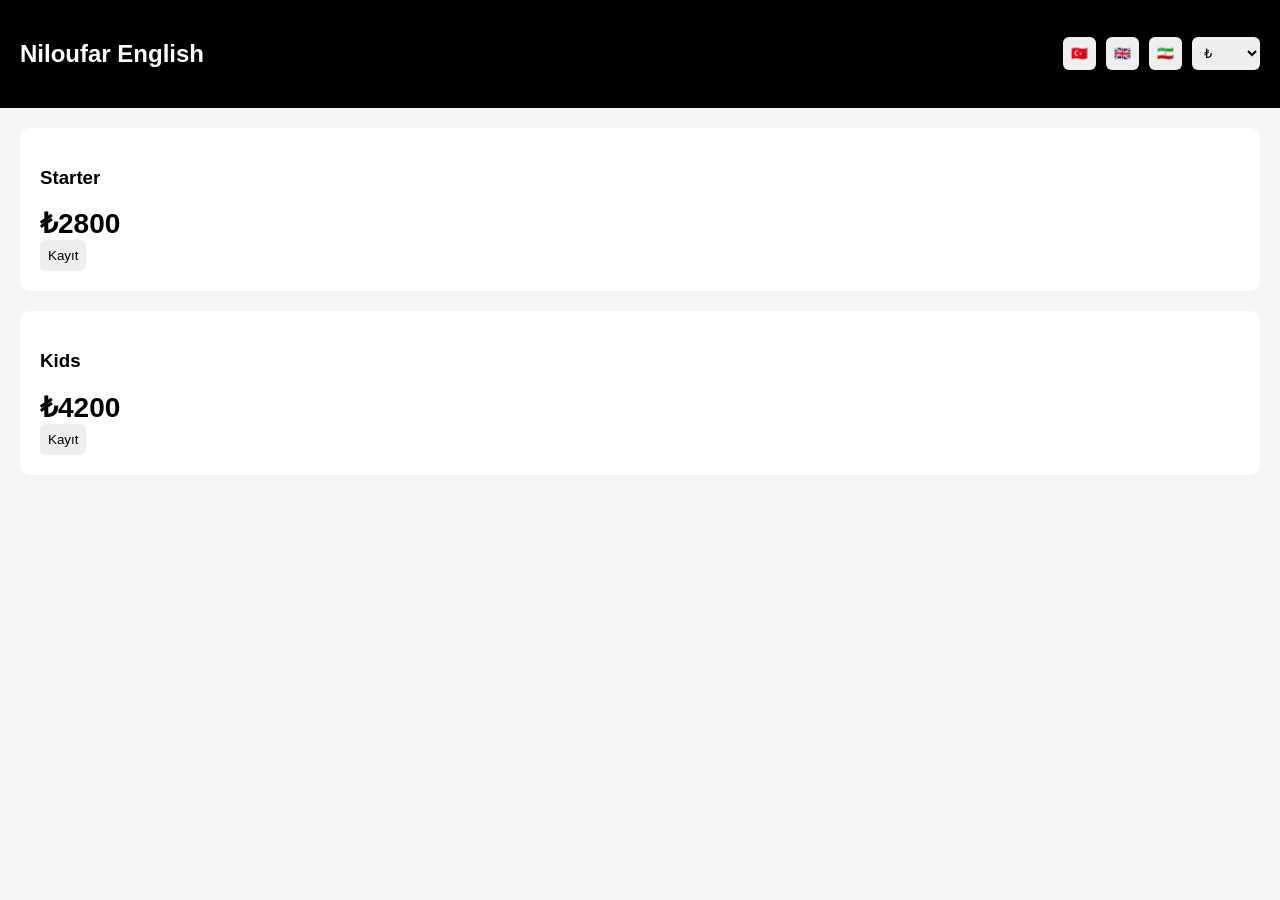
==== commit d23a0ee4: "Update print statement from 'Hello' to 'Goodbye'" ====
--- a/academy.html
+++ b/academy.html
@@ -1,193 +1,93 @@
 <!DOCTYPE html>
 <html lang="tr">
 <head>
-  <meta charset="UTF-8" />
-  <meta name="viewport" content="width=device-width, initial-scale=1.0" />
-  <title>Niloufar English | Premium Online English Academy</title>
-  <meta name="description" content="Niloufar English; çocuklar, gençler ve yetişkinler için premium online İngilizce akademisi. Türkçe, English, فارسی dil desteği ve çoklu para birimi." />
+<meta charset="UTF-8">
+<meta name="viewport" content="width=device-width, initial-scale=1.0">
+<title>Niloufar English Academy</title>
 
-  <style>
-    :root{
-      --black:#070707;
-      --dark:#15100b;
-      --cream:#fbf5ec;
-      --ivory:#fffdf8;
-      --gold:#b9935a;
-      --gold2:#e7cf98;
-      --text:#151515;
-      --muted:#6b6258;
-      --line:#eadbc4;
-      --mint:#dceee6;
-      --rose:#f6d6cf;
-    }
+<style>
+body{font-family:Arial;margin:0;background:#f5f5f5}
+header{display:flex;justify-content:space-between;align-items:center;padding:20px;background:#000;color:#fff}
+.controls{display:flex;gap:10px}
+button,select{padding:8px;border-radius:6px;border:none}
+.card{background:#fff;padding:20px;margin:20px;border-radius:10px}
+.price{font-size:28px;font-weight:bold}
+</style>
+</head>
 
-    *{margin:0;padding:0;box-sizing:border-box}
-    html{scroll-behavior:smooth}
-    body{font-family:Georgia,'Times New Roman',serif;background:var(--cream);color:var(--text);overflow-x:hidden}
-    a{text-decoration:none;color:inherit}
-    button,select{font-family:Arial,Helvetica,sans-serif}
-    .sans{font-family:Arial,Helvetica,sans-serif}
+<body>
 
-    .top-note{background:linear-gradient(90deg,#050505,#2a1d10,#050505);color:#fff;text-align:center;padding:11px 5%;font:12px Arial,Helvetica,sans-serif;letter-spacing:1.8px;text-transform:uppercase}
+<header>
+<h2>Niloufar English</h2>
 
-    header{width:100%;padding:15px 7%;display:flex;justify-content:space-between;align-items:center;background:rgba(251,245,236,.94);backdrop-filter:blur(18px);position:sticky;top:0;z-index:50;border-bottom:1px solid rgba(185,147,90,.28)}
-    .brand{display:flex;align-items:center;gap:12px}
-    .brand-logo{width:54px;height:54px;border-radius:50%;object-fit:cover;border:3px solid #fff;box-shadow:0 10px 24px rgba(0,0,0,.14)}
-    .logo{font-size:28px;letter-spacing:.8px;font-weight:500;line-height:1}.logo span{font-family:Arial,Helvetica,sans-serif;font-size:10px;letter-spacing:3.2px;text-transform:uppercase;color:var(--gold);display:block;margin-top:5px}
-    .nav-wrap{display:flex;align-items:center;gap:18px}
-    nav{font-family:Arial,Helvetica,sans-serif}nav a{margin-left:18px;font-size:12px;letter-spacing:1.5px;text-transform:uppercase;font-weight:900;color:#181818}nav a:hover{color:var(--gold)}
+<div class="controls">
+<button onclick="setLang('tr')">🇹🇷</button>
+<button onclick="setLang('en')">🇬🇧</button>
+<button onclick="setLang('fa')">🇮🇷</button>
 
-    .controls{display:flex;align-items:center;gap:8px;flex-wrap:wrap;justify-content:flex-end}
-    .language-switcher{display:flex;gap:6px;background:#fff;border:1px solid var(--line);border-radius:999px;padding:5px;box-shadow:0 10px 24px rgba(0,0,0,.06)}
-    .lang-btn{border:none;background:transparent;padding:8px 10px;border-radius:999px;cursor:pointer;font:800 12px Arial,Helvetica,sans-serif;color:#2a2a2a;display:flex;align-items:center;gap:5px;transition:.2s}
-    .lang-btn.active{background:linear-gradient(135deg,var(--gold),var(--gold2));color:#111;box-shadow:0 8px 18px rgba(185,147,90,.25)}
-    .flag{font-size:17px;line-height:1}
-    .currency-select{height:40px;border:1px solid var(--line);background:#fff;border-radius:999px;padding:0 13px;font:900 12px Arial,Helvetica,sans-serif;color:#111;outline:none;box-shadow:0 10px 24px rgba(0,0,0,.06)}
+<select onchange="setCurrency(this.value)">
+<option value="TRY">₺</option>
+<option value="USD">$</option>
+<option value="EUR">€</option>
+<option value="GBP">£</option>
+<option value="TOMAN">تومان</option>
+</select>
+</div>
+</header>
 
-    .hero{min-height:90vh;display:grid;grid-template-columns:1fr 1fr;gap:58px;align-items:center;padding:72px 7%;background:radial-gradient(circle at 82% 13%,rgba(231,207,152,.48),transparent 28%),radial-gradient(circle at 12% 90%,rgba(246,214,207,.45),transparent 26%),linear-gradient(135deg,#fffaf2,#f0dfc9 55%,#fbf5ec)}
-    .eyebrow{display:inline-block;font:900 12px Arial,Helvetica,sans-serif;letter-spacing:3.3px;text-transform:uppercase;color:var(--gold);margin-bottom:20px}
-    .hero h1{font-size:78px;line-height:.96;font-weight:500;letter-spacing:-3.6px;margin-bottom:24px}.hero h1 em{color:var(--gold);font-style:italic}
-    .hero p{font:18px/1.85 Arial,Helvetica,sans-serif;color:#4d463f;max-width:640px;margin-bottom:30px}
-    .hero-actions{display:flex;gap:12px;flex-wrap:wrap}.btn{display:inline-flex;align-items:center;justify-content:center;padding:15px 31px;background:var(--black);color:#fff;border:none;border-radius:999px;font:900 12px Arial,Helvetica,sans-serif;letter-spacing:1.6px;text-transform:uppercase;cursor:pointer;transition:.25s;min-height:50px}.btn:hover{transform:translateY(-2px);box-shadow:0 18px 34px rgba(0,0,0,.22)}.btn-gold{background:linear-gradient(135deg,var(--gold),var(--gold2));color:#111}.btn-light{background:#fff;color:#111;border:1px solid var(--line)}
+<div class="card">
+<h3>Starter</h3>
+<div class="price" data-price="2800"></div>
+<button onclick="whatsapp('Starter')">Kayıt</button>
+</div>
 
-    .hero-portrait{position:relative;min-height:650px;display:flex;align-items:center;justify-content:center}.portrait-frame{width:520px;height:620px;border-radius:44px;background:linear-gradient(135deg,var(--gold),#fff,var(--gold2));padding:2px;box-shadow:0 38px 90px rgba(0,0,0,.24);position:relative}.portrait-inner{width:100%;height:100%;border-radius:42px;background:linear-gradient(180deg,#fffaf3,#efe1cf);display:flex;align-items:center;justify-content:center;overflow:hidden;position:relative}.portrait-inner:before{content:"";position:absolute;inset:18px;border:1px solid rgba(185,147,90,.38);border-radius:34px;z-index:2;pointer-events:none}.profile-img{width:82%;max-width:430px;aspect-ratio:1/1;object-fit:cover;border-radius:50%;border:8px solid rgba(255,255,255,.94);box-shadow:0 24px 60px rgba(0,0,0,.2);z-index:1;background:#fff}
-    .signature-card{position:absolute;left:-38px;bottom:58px;width:310px;background:rgba(255,255,255,.95);backdrop-filter:blur(12px);padding:25px;border-radius:28px;border:1px solid rgba(185,147,90,.35);box-shadow:0 24px 55px rgba(0,0,0,.16)}.signature-card strong{display:block;font-size:32px;color:var(--gold);font-weight:500;margin-bottom:7px}.signature-card p{font:14px/1.6 Arial,Helvetica,sans-serif;color:#5b544d}.mini-card{position:absolute;right:-28px;top:70px;background:#111;color:#fff;padding:19px 22px;border-radius:22px;font:13px/1.6 Arial,Helvetica,sans-serif;box-shadow:0 24px 50px rgba(0,0,0,.28);border:1px solid rgba(231,207,152,.35)}
+<div class="card">
+<h3>Kids</h3>
+<div class="price" data-price="4200"></div>
+<button onclick="whatsapp('Kids')">Kayıt</button>
+</div>
 
-    .trust{display:grid;grid-template-columns:repeat(4,1fr);gap:16px;padding:28px 7%;background:#fff;border-top:1px solid var(--line);border-bottom:1px solid var(--line)}.trust-card{background:linear-gradient(180deg,#fffaf4,#f5ebdd);border:1px solid var(--line);border-radius:24px;padding:25px;text-align:center;transition:.22s}.trust-card:hover{transform:translateY(-5px);box-shadow:0 18px 35px rgba(0,0,0,.08)}.trust-icon{width:54px;height:54px;border-radius:18px;margin:0 auto 13px;display:flex;align-items:center;justify-content:center;font-size:26px;background:linear-gradient(135deg,#fff,var(--gold2));box-shadow:0 12px 25px rgba(185,147,90,.18)}.trust-card h3{font:900 16px Arial,Helvetica,sans-serif;margin-bottom:8px}.trust-card p{font:14px/1.55 Arial,Helvetica,sans-serif;color:var(--muted)}
+<script>
+const telefon = "989010718143";
 
-    .section{padding:92px 7%}.section-head{text-align:center;margin-bottom:44px}.section-title{font-size:50px;font-weight:500;letter-spacing:-1px;margin-bottom:12px}.section-sub{font:16px/1.75 Arial,Helvetica,sans-serif;color:var(--muted);max-width:760px;margin:auto}.gold-line{width:82px;height:2px;background:linear-gradient(90deg,var(--gold),var(--gold2));margin:19px auto 0}
+let currency="TRY";
 
-    .programs{display:grid;grid-template-columns:repeat(3,1fr);gap:26px}.program-card{background:#fff;border:1px solid var(--line);border-radius:32px;overflow:hidden;box-shadow:0 24px 58px rgba(0,0,0,.08);transition:.25s}.program-card:hover{transform:translateY(-8px)}.program-card img{width:100%;height:275px;object-fit:cover;display:block;filter:saturate(.9) contrast(1.03)}.program-content{padding:30px}.label{font:900 11px Arial,Helvetica,sans-serif;letter-spacing:2.4px;color:var(--gold);text-transform:uppercase;margin-bottom:10px}.program-content h3{font-size:31px;font-weight:500;margin-bottom:12px}.program-content p,.program-content li{font:15px/1.75 Arial,Helvetica,sans-serif;color:#56504a}.program-content ul{padding-left:18px;margin:16px 0 22px;line-height:2}.fancy-icon{width:58px;height:58px;border-radius:20px;margin-bottom:16px;display:flex;align-items:center;justify-content:center;font-size:28px;background:linear-gradient(135deg,var(--mint),#fff,var(--gold2));box-shadow:0 12px 26px rgba(0,0,0,.07)}
+const rates={
+TRY:1,
+USD:0.031,
+EUR:0.029,
+GBP:0.025,
+TOMAN:2000
+};
 
-    .lux-banner{padding:108px 7%;background:linear-gradient(120deg,rgba(9,9,9,.94),rgba(55,39,18,.74)),url('https://images.unsplash.com/photo-1516321318423-f06f85e504b3?auto=format&fit=crop&w=1600&q=85') center/cover;color:#fff;text-align:center}.lux-banner h2{font-size:54px;font-weight:500;margin-bottom:19px}.lux-banner p{font:17px/1.85 Arial,Helvetica,sans-serif;color:#efe9df;max-width:810px;margin:auto}
+function setCurrency(c){
+currency=c;
+update();
+}
 
-    .packages{display:grid;grid-template-columns:repeat(4,1fr);gap:22px}.package{background:#fff;border:1px solid var(--line);border-radius:32px;padding:30px;box-shadow:0 22px 52px rgba(0,0,0,.08);position:relative;overflow:hidden}.package:before{content:"";position:absolute;right:-50px;top:-50px;width:140px;height:140px;border-radius:50%;background:rgba(231,207,152,.22)}.package.popular{border:2px solid var(--gold);background:linear-gradient(180deg,#fff,#fff8ec)}.badge{position:absolute;top:18px;right:18px;background:#111;color:#fff;border-radius:999px;padding:8px 13px;font:900 10px Arial,Helvetica,sans-serif;letter-spacing:1.2px;text-transform:uppercase}.package h3{font-size:28px;font-weight:500;margin-bottom:10px}.desc{font:14px/1.65 Arial,Helvetica,sans-serif;color:#666;min-height:46px}.price{font:900 33px Arial,Helvetica,sans-serif;margin:20px 0;color:#111}.price span{font-size:12px;color:#777;font-weight:400}.package ul{padding-left:18px;margin-bottom:24px}.package li{font:14px/2.05 Arial,Helvetica,sans-serif;color:#444}.currency-note{max-width:780px;margin:26px auto 0;text-align:center;font:13px/1.6 Arial,Helvetica,sans-serif;color:#756b5f;background:#fff;border:1px solid var(--line);padding:14px 18px;border-radius:18px}
+function format(p){
+let val=p*rates[currency];
 
-    .teacher{display:grid;grid-template-columns:.9fr 1.1fr;gap:54px;align-items:center;background:#fff}.teacher-photo{height:590px;border-radius:36px;background:linear-gradient(135deg,var(--gold),#fff,var(--gold2));padding:2px;box-shadow:0 28px 60px rgba(0,0,0,.14)}.teacher-photo div{width:100%;height:100%;border-radius:34px;background:linear-gradient(180deg,#fffaf3,#f2e4d3);display:flex;align-items:center;justify-content:center}.teacher-photo img{width:78%;aspect-ratio:1/1;object-fit:cover;border-radius:50%;border:8px solid #fff;box-shadow:0 18px 45px rgba(0,0,0,.15)}.teacher h2{font-size:47px;font-weight:500;margin-bottom:18px}.teacher p{font:16px/1.9 Arial,Helvetica,sans-serif;color:#555;margin-bottom:14px}.check-list{margin-top:24px}.check-list div{font:15px Arial,Helvetica,sans-serif;margin-bottom:13px;background:var(--cream);border:1px solid var(--line);padding:15px 17px;border-radius:17px}
+if(currency=="TRY") return "₺"+Math.round(val);
+if(currency=="USD") return "$"+Math.round(val);
+if(currency=="EUR") return "€"+Math.round(val);
+if(currency=="GBP") return "£"+Math.round(val);
+if(currency=="TOMAN") return Math.round(val)+" تومان";
+}
 
-    .process{background:#0b0b0b;color:#fff;padding:92px 7%}.steps{display:grid;grid-template-columns:repeat(4,1fr);gap:18px}.step{background:#1a1a1a;border:1px solid rgba(231,207,152,.12);border-radius:25px;padding:26px}.step strong{display:inline-flex;align-items:center;justify-content:center;background:linear-gradient(135deg,var(--gold),var(--gold2));color:#111;width:42px;height:42px;border-radius:50%;margin-bottom:18px;font:900 14px Arial}.step h3{font:900 18px Arial,Helvetica,sans-serif;margin-bottom:9px}.step p{font:14px/1.75 Arial,Helvetica,sans-serif;color:#d8d8d8}
+function update(){
+document.querySelectorAll("[data-price]").forEach(el=>{
+el.innerText=format(el.getAttribute("data-price"));
+});
+}
 
-    .levels{display:grid;grid-template-columns:repeat(4,1fr);gap:18px}.level{background:#fff;border:1px solid var(--line);border-radius:25px;padding:27px;box-shadow:0 14px 32px rgba(0,0,0,.055)}.level h3{font:900 18px Arial,Helvetica,sans-serif;margin-bottom:10px}.level p{font:14px/1.75 Arial,Helvetica,sans-serif;color:#555}
-    .faq{background:#fff}.faq-item{max-width:940px;margin:0 auto 14px;padding:25px;border-radius:23px;background:var(--cream);border:1px solid var(--line)}.faq-item h3{font:900 17px Arial,Helvetica,sans-serif;margin-bottom:8px}.faq-item p{font:15px/1.75 Arial,Helvetica,sans-serif;color:#555}
+function whatsapp(paket){
+let msg="Hello, I want info about "+paket;
+window.open("https://wa.me/"+telefon+"?text="+encodeURIComponent(msg));
+}
 
-    .contact-box{padding:98px 7%;background:linear-gradient(120deg,rgba(9,9,9,.94),rgba(66,45,18,.74)),url('https://images.unsplash.com/photo-1543269865-cbf427effbad?auto=format&fit=crop&w=1600&q=85') center/cover;color:#fff;text-align:center}.contact-box h2{font-size:52px;font-weight:500;margin-bottom:16px}.contact-box p{font:17px/1.85 Arial,Helvetica,sans-serif;color:#eee6dc;max-width:740px;margin:0 auto 28px}.contact-mini{font:14px Arial,Helvetica,sans-serif;color:#ddd;margin-top:18px}
-    footer{padding:30px 7%;background:#fff;color:#5b544d;text-align:center;font:14px/1.8 Arial,Helvetica,sans-serif;border-top:1px solid var(--line)}.fixed-whatsapp{position:fixed;right:20px;bottom:20px;background:linear-gradient(135deg,var(--gold),var(--gold2));color:#111;padding:15px 21px;border-radius:999px;z-index:80;box-shadow:0 14px 30px rgba(0,0,0,.25);font:900 13px Arial,Helvetica,sans-serif;letter-spacing:1px;text-transform:uppercase}
+update();
+</script>
 
-    [dir="rtl"] body,[dir="rtl"] .sans,[dir="rtl"] nav,[dir="rtl"] .btn,[dir="rtl"] .top-note,[dir="rtl"] select{font-family:Tahoma,Arial,sans-serif}
-    [dir="rtl"] nav a{margin-left:0;margin-right:18px}
-    [dir="rtl"] .signature-card{left:auto;right:-38px}
-    [dir="rtl"] .mini-card{right:auto;left:-28px}
-
-    @media(max-width:1200px){.packages{grid-template-columns:repeat(2,1fr)}nav{display:none}}
-    @media(max-width:950px){header{padding:14px 5%;align-items:flex-start}.nav-wrap{flex-direction:column;align-items:flex-end;gap:10px}.controls{justify-content:flex-end}.hero{grid-template-columns:1fr;padding:45px 5%;text-align:center}.hero h1{font-size:46px;letter-spacing:-1px}.hero p{margin:0 auto 26px}.hero-actions{justify-content:center}.hero-portrait{min-height:auto}.portrait-frame{width:100%;height:470px}.profile-img{width:78%}.signature-card{position:relative;left:0;right:0;bottom:0;width:100%;margin-top:16px}.mini-card{display:none}.trust{grid-template-columns:1fr 1fr;padding:24px 5%}.section{padding:66px 5%}.section-title{font-size:37px}.programs,.packages,.steps,.levels{grid-template-columns:1fr}.teacher{grid-template-columns:1fr}.teacher-photo{height:430px;order:-1}.lux-banner h2,.contact-box h2{font-size:37px}.fixed-whatsapp{right:14px;bottom:14px;padding:13px 17px}.brand-logo{width:48px;height:48px}.logo{font-size:23px}.language-switcher{max-width:100%;overflow:auto}.currency-select{max-width:125px}}
-  </style>
-</head>
-<body>
-  <div class="top-note" data-i18n="topNote">Niloufar English — Premium Online English Academy | WhatsApp: 0546 885 37 31</div>
-
-  <header>
-    <a href="#home" class="brand">
-      <img class="brand-logo" src="https://i.ibb.co/NnprJs5t/niloufar-profile-jpg.jpg" alt="Niloufar English Logo">
-      <div class="logo">Niloufar<span>English Academy</span></div>
-    </a>
-    <div class="nav-wrap">
-      <nav>
-        <a href="#programs" data-i18n="navPrograms">Programlar</a>
-        <a href="#packages" data-i18n="navPackages">Paketler</a>
-        <a href="#teacher" data-i18n="navTeacher">Öğretmen</a>
-        <a href="#levels" data-i18n="navLevels">Seviyeler</a>
-        <a href="#contact" data-i18n="navRegister">Kayıt</a>
-      </nav>
-      <div class="controls">
-        <div class="language-switcher">
-          <button class="lang-btn active" onclick="setLanguage('tr', this)"><span class="flag">🇹🇷</span> TR</button>
-          <button class="lang-btn" onclick="setLanguage('en', this)"><span class="flag">🇬🇧</span> EN</button>
-          <button class="lang-btn" onclick="setLanguage('fa', this)"><span class="flag">🇮🇷</span> FA</button>
-        </div>
-        <select class="currency-select" id="currencySelect" onchange="setCurrency(this.value)">
-          <option value="TRY">₺ TRY</option>
-          <option value="USD">$ USD</option>
-          <option value="EUR">€ EUR</option>
-          <option value="GBP">£ GBP</option>
-          <option value="TOMAN">تومان</option>
-        </select>
-      </div>
-    </div>
-  </header>
-
-  <section class="hero" id="home">
-    <div class="hero-text">
-      <span class="eyebrow" data-i18n="heroEyebrow">Premium Online English Academy</span>
-      <h1 data-i18n="heroTitle">İngilizceyi <em>özel</em> ders kalitesinde öğren.</h1>
-      <p class="sans" data-i18n="heroText">Niloufar English; çocuklar, gençler ve yetişkinler için premium online İngilizce dersleri sunar. Kişiye özel program, speaking pratiği ve düzenli takip sistemiyle profesyonel bir öğrenme deneyimi.</p>
-      <div class="hero-actions"><a class="btn btn-gold" href="#packages" data-i18n="heroBtn1">Paketleri İncele</a><a class="btn btn-light" target="_blank" href="https://wa.me/905468853731?text=Merhaba,%20Niloufar%20English%20dersleri%20hakkında%20bilgi%20almak%20istiyorum." data-i18n="heroBtn2">WhatsApp Kayıt</a></div>
-    </div>
-    <div class="hero-portrait">
-      <div class="portrait-frame"><div class="portrait-inner"><img class="profile-img" src="https://i.ibb.co/NnprJs5t/niloufar-profile-jpg.jpg" alt="Niloufar English Teacher"></div></div>
-      <div class="mini-card" data-i18n="miniCard">Kids • Beginner • Speaking<br>Premium online ders sistemi</div>
-      <div class="signature-card"><strong>Niloufar</strong><p data-i18n="signatureText">Çocuklara ve yetişkinlere özel, sakin, anlaşılır ve güven veren İngilizce eğitim sistemi.</p></div>
-    </div>
-  </section>
-
-  <section class="trust">
-    <div class="trust-card"><div class="trust-icon">👩‍🏫</div><h3 data-i18n="trust1Title">Öğretmen Takibi</h3><p data-i18n="trust1Text">Her öğrencinin gelişimi düzenli takip edilir.</p></div>
-    <div class="trust-card"><div class="trust-icon">💻</div><h3 data-i18n="trust2Title">Online Canlı Ders</h3><p data-i18n="trust2Text">Telefon, tablet veya bilgisayardan kolay katılım.</p></div>
-    <div class="trust-card"><div class="trust-icon">🎨</div><h3 data-i18n="trust3Title">Kids English</h3><p data-i18n="trust3Text">Çocuklara uygun, eğlenceli ve görsel ders sistemi.</p></div>
-    <div class="trust-card"><div class="trust-icon">✨</div><h3 data-i18n="trust4Title">Speaking Focus</h3><p data-i18n="trust4Text">Konuşma pratiğiyle özgüven kazanma.</p></div>
-  </section>
-
-  <section class="section" id="programs">
-    <div class="section-head"><h2 class="section-title" data-i18n="programTitle">Premium Programlar</h2><p class="section-sub" data-i18n="programSub">Niloufar English’te öğrencinin yaşına, seviyesine ve hedefine göre net bir eğitim yolu hazırlanır.</p><div class="gold-line"></div></div>
-    <div class="programs">
-      <div class="program-card"><img src="https://images.unsplash.com/photo-1503676260728-1c00da094a0b?auto=format&fit=crop&w=900&q=85" alt="Niloufar Kids English"><div class="program-content"><div class="fancy-icon">🧒</div><div class="label" data-i18n="kidsLabel">Kids Program</div><h3 data-i18n="kidsTitle">Niloufar Kids</h3><p data-i18n="kidsText">Çocuklar için oyun, görsel hafıza, kısa cümle ve kelime odaklı eğlenceli İngilizce.</p><ul><li data-i18n="kidsLi1">6-12 yaş için uygun</li><li data-i18n="kidsLi2">Oyunlu öğrenme</li><li data-i18n="kidsLi3">Kelime ve telaffuz</li><li data-i18n="kidsLi4">Mini speaking aktiviteleri</li></ul><button class="btn" onclick="paketMesaj('Niloufar Kids Program')" data-i18n="infoBtn">Bilgi Al</button></div></div>
-      <div class="program-card"><img src="https://images.unsplash.com/photo-1513258496099-48168024aec0?auto=format&fit=crop&w=900&q=85" alt="Beginner English"><div class="program-content"><div class="fancy-icon">📚</div><div class="label" data-i18n="beginnerLabel">A1-A2 Level</div><h3 data-i18n="beginnerTitle">Beginner English</h3><p data-i18n="beginnerText">İngilizceye sıfırdan başlayan öğrenciler için temel kelime, gramer ve günlük cümle sistemi.</p><ul><li data-i18n="beginnerLi1">Alfabe ve telaffuz</li><li data-i18n="beginnerLi2">Günlük kelimeler</li><li data-i18n="beginnerLi3">Temel gramer</li><li data-i18n="beginnerLi4">Kısa diyaloglar</li></ul><button class="btn" onclick="paketMesaj('Beginner English Program')" data-i18n="infoBtn">Bilgi Al</button></div></div>
-      <div class="program-card"><img src="https://images.unsplash.com/photo-1551836022-d5d88e9218df?auto=format&fit=crop&w=900&q=85" alt="Speaking Practice"><div class="program-content"><div class="fancy-icon">🗣️</div><div class="label" data-i18n="speakingLabel">Conversation</div><h3 data-i18n="speakingTitle">Speaking Practice</h3><p data-i18n="speakingText">Konuşma pratiği yapmak isteyenler için günlük diyalog, soru-cevap ve akıcılık çalışmaları.</p><ul><li data-i18n="speakingLi1">Günlük konuşma</li><li data-i18n="speakingLi2">Telaffuz düzeltme</li><li data-i18n="speakingLi3">Akıcılık pratiği</li><li data-i18n="speakingLi4">Özgüven kazanma</li></ul><button class="btn" onclick="paketMesaj('Speaking Practice Program')" data-i18n="infoBtn">Bilgi Al</button></div></div>
-    </div>
-  </section>
-
-  <section class="lux-banner"><h2 data-i18n="bannerTitle">Standart kurs değil, özel akademi deneyimi.</h2><p data-i18n="bannerText">Her öğrenci aynı yöntemle ilerlemez. Niloufar English’te yaş, seviye, hedef ve öğrenme tarzına göre ders programı oluşturulur.</p></section>
-
-  <section class="section" id="packages">
-    <div class="section-head"><h2 class="section-title" data-i18n="packagesTitle">Premium Ders Paketleri</h2><p class="section-sub" data-i18n="packagesSub">Paket fiyatları premium online özel ders algısına uygun şekilde hazırlandı.</p><div class="gold-line"></div></div>
-    <div class="packages">
-      <div class="package"><h3>Starter</h3><p class="desc sans" data-i18n="starterDesc">Yeni başlayan öğrenciler için temel İngilizce paketi.</p><div class="price"><span class="price-number" data-price="2800"></span> <span data-i18n="perMonth">/ ay</span></div><ul><li data-i18n="starter1">Haftada 2 online ders</li><li data-i18n="starter2">A1 başlangıç planı</li><li data-i18n="starter3">Kelime ve temel gramer</li><li data-i18n="starter4">WhatsApp takip desteği</li></ul><button class="btn" onclick="paketMesaj('Starter Paketi')" data-i18n="registerBtn">Kayıt Ol</button></div>
-      <div class="package popular"><span class="badge" data-i18n="popularBadge">En Popüler</span><h3>Kids Club</h3><p class="desc sans" data-i18n="kidsClubDesc">Çocuklar için eğlenceli ve düzenli İngilizce sistemi.</p><div class="price"><span class="price-number" data-price="4200"></span> <span data-i18n="perMonth">/ ay</span></div><ul><li data-i18n="kidsClub1">Haftada 3 online ders</li><li data-i18n="kidsClub2">Oyunlu ve görsel öğrenme</li><li data-i18n="kidsClub3">Mini speaking aktiviteleri</li><li data-i18n="kidsClub4">Aylık gelişim takibi</li></ul><button class="btn btn-gold" onclick="paketMesaj('Kids Club Paketi')" data-i18n="registerBtn">Kayıt Ol</button></div>
-      <div class="package"><h3>Speaking Plus</h3><p class="desc sans" data-i18n="speakingPlusDesc">Konuşma pratiği ve telaffuz geliştirmek isteyenler için.</p><div class="price"><span class="price-number" data-price="3900"></span> <span data-i18n="perMonth">/ ay</span></div><ul><li data-i18n="speakingPlus1">Haftada 3 speaking dersi</li><li data-i18n="speakingPlus2">Günlük diyalog çalışması</li><li data-i18n="speakingPlus3">Telaffuz ve akıcılık</li><li data-i18n="speakingPlus4">Kişisel konuşma hedefi</li></ul><button class="btn" onclick="paketMesaj('Speaking Plus Paketi')" data-i18n="registerBtn">Kayıt Ol</button></div>
-      <div class="package"><h3>Private VIP</h3><p class="desc sans" data-i18n="vipDesc">Tek öğrenciye özel premium birebir ders.</p><div class="price"><span class="price-number" data-price="750"></span> <span data-i18n="perLesson">/ ders</span></div><ul><li data-i18n="vip1">50 dakika birebir ders</li><li data-i18n="vip2">Kişiye özel içerik</li><li data-i18n="vip3">Ödev ve takip</li><li data-i18n="vip4">Esnek program</li></ul><button class="btn" onclick="paketMesaj('Private VIP')" data-i18n="registerBtn">Kayıt Ol</button></div>
-    </div>
-    <div class="currency-note" data-i18n="currencyNote">Para birimi seçimi bilgilendirme amaçlıdır. Net ödeme tutarı kayıt sırasında WhatsApp üzerinden teyit edilir.</div>
-  </section>
-
-  <section class="section teacher" id="teacher">
-    <div class="teacher-photo"><div><img src="https://i.ibb.co/NnprJs5t/niloufar-profile-jpg.jpg" alt="Niloufar English Öğretmen Profil"></div></div>
-    <div><span class="eyebrow" data-i18n="teacherEyebrow">Teacher Profile</span><h2 data-i18n="teacherTitle">Niloufar ile güvenli ve anlaşılır öğrenme.</h2><p class="sans" data-i18n="teacherText">Dersler; öğrencinin seviyesine, yaşına ve hedeflerine göre planlanır. Çocuklarda dikkat süresi ve eğlenceli tekrar sistemi; yetişkinlerde ise konuşma, telaffuz ve günlük kullanım odaklı ilerleme hedeflenir.</p><div class="check-list"><div data-i18n="check1">✓ Kişiye özel seviye ve hedef belirleme</div><div data-i18n="check2">✓ Çocuklar için görsel ve eğlenceli ders sistemi</div><div data-i18n="check3">✓ Yetişkinler için speaking ve günlük konuşma pratiği</div><div data-i18n="check4">✓ WhatsApp üzerinden kayıt ve takip</div></div></div>
-  </section>
-
-  <section class="process"><div class="section-head"><h2 class="section-title" data-i18n="processTitle">Kayıt Süreci</h2><p class="section-sub" style="color:#ddd" data-i18n="processSub">Kayıt süreci sade, hızlı ve profesyoneldir.</p><div class="gold-line"></div></div><div class="steps"><div class="step"><strong>1</strong><h3 data-i18n="step1Title">WhatsApp</h3><p data-i18n="step1Text">Bilgi almak için WhatsApp üzerinden bize yaz.</p></div><div class="step"><strong>2</strong><h3 data-i18n="step2Title">Seviye Belirleme</h3><p data-i18n="step2Text">Yaş, seviye ve hedef bilgisi alınır.</p></div><div class="step"><strong>3</strong><h3 data-i18n="step3Title">Program Seçimi</h3><p data-i18n="step3Text">Kids, starter, speaking veya VIP paket seçilir.</p></div><div class="step"><strong>4</strong><h3 data-i18n="step4Title">Derse Başla</h3><p data-i18n="step4Text">Online ders planı hazırlanır ve eğitim başlar.</p></div></div></section>
-
-  <section class="section" id="levels"><div class="section-head"><h2 class="section-title" data-i18n="levelsTitle">Seviye Yapısı</h2><p class="section-sub" data-i18n="levelsSub">Öğrenci kendi seviyesine göre adım adım ilerler.</p><div class="gold-line"></div></div><div class="levels"><div class="level"><h3>A1 Beginner</h3><p data-i18n="level1">Sıfırdan başlayanlar için temel kelime, cümle ve günlük ifadeler.</p></div><div class="level"><h3>A2 Elementary</h3><p data-i18n="level2">Kısa diyaloglar, temel gramer ve daha fazla kelime pratiği.</p></div><div class="level"><h3>B1 Intermediate</h3><p data-i18n="level3">Daha uzun cümleler, konuşma pratiği ve anlama becerisi.</p></div><div class="level"><h3>Kids Level</h3><p data-i18n="level4">Çocukların yaşına göre oyunlu, görsel ve tekrar odaklı eğitim.</p></div></div></section>
-
-  <section class="section faq" id="faq"><div class="section-head"><h2 class="section-title" data-i18n="faqTitle">Sık Sorulan Sorular</h2><div class="gold-line"></div></div><div class="faq-item"><h3 data-i18n="faq1q">Dersler online mı?</h3><p data-i18n="faq1a">Evet, dersler online yapılır. Telefon, tablet veya bilgisayardan katılım sağlanabilir.</p></div><div class="faq-item"><h3 data-i18n="faq2q">Çocuklar için uygun mu?</h3><p data-i18n="faq2a">Evet, Niloufar Kids programı çocukların yaşına göre eğlenceli ve görsel şekilde hazırlanır.</p></div><div class="faq-item"><h3 data-i18n="faq3q">Sıfırdan başlayanlar katılabilir mi?</h3><p data-i18n="faq3a">Evet, Starter / Beginner programı İngilizceye sıfırdan başlayan öğrenciler için uygundur.</p></div><div class="faq-item"><h3 data-i18n="faq4q">Kayıt nasıl yapılır?</h3><p data-i18n="faq4a">WhatsApp butonuna basarak bilgi alabilir ve kayıt sürecini başlatabilirsin.</p></div></section>
-
-  <section class="contact-box" id="contact"><h2 data-i18n="contactTitle">Niloufar English’e katıl</h2><p data-i18n="contactText">Ders programı, fiyat ve kayıt detayları için WhatsApp üzerinden bize ulaş. Öğrencinin seviyesine göre en uygun programı birlikte belirleyelim.</p><a class="btn btn-gold" href="https://wa.me/905468853731?text=Merhaba,%20Niloufar%20English%20dersleri%20hakkında%20bilgi%20almak%20istiyorum." target="_blank" data-i18n="contactBtn">WhatsApp'tan Bilgi Al</a><div class="contact-mini" data-i18n="contactMini">Telefon: 0546 885 37 31 • Marka: Niloufar English • Domain: veraxa.co</div></section>
-
-  <footer data-i18n="footerText">© 2026 Niloufar English — Premium Online English Academy<br>WhatsApp: 0546 885 37 31 | veraxa.co/academy.html</footer>
-  <a class="fixed-whatsapp" href="https://wa.me/905468853731?text=Merhaba,%20Niloufar%20English%20dersleri%20hakkında%20bilgi%20almak%20istiyorum." target="_blank" data-i18n="whatsappFixed">WhatsApp</a>
-
-  <script>
-    const telefon = '905468853731';
-    const currencyRates = { TRY:{symbol:'₺',rate:1,suffix:'',locale:'tr-TR'}, USD:{symbol:'$',rate:0.031,suffix:'',locale:'en-US'}, EUR:{symbol:'€',rate:0.029,suffix:'',locale:'de-DE'}, GBP:{symbol:'£',rate:0.025,suffix:'',locale:'en-GB'}, TOMAN:{symbol:'',rate:1950,suffix:' تومان',locale:'fa-IR'} };
-    const translations = {
-      tr:{topNote:'Niloufar English — Premium Online English Academy | WhatsApp: 0546 885 37 31',navPrograms:'Programlar',navPackages:'Paketler',navTeacher:'Öğretmen',navLevels:'Seviyeler',navRegister:'Kayıt',heroEyebrow:'Premium Online English Academy',heroTitle:'İngilizceyi <em>özel</em> ders kalitesinde öğren.',heroText:'Niloufar English; çocuklar, gençler ve yetişkinler için premium online İngilizce dersleri sunar. Kişiye özel program, speaking pratiği ve düzenli takip sistemiyle profesyonel bir öğrenme deneyimi.',heroBtn1:'Paketleri İncele',heroBtn2:'WhatsApp Kayıt',miniCard:'Kids • Beginner • Speaking<br>Premium online ders sistemi',signatureText:'Çocuklara ve yetişkinlere özel, sakin, anlaşılır ve güven veren İngilizce eğitim sistemi.',trust1Title:'Öğretmen Takibi',trust1Text:'Her öğrencinin gelişimi düzenli takip edilir.',trust2Title:'Online Canlı Ders',trust2Text:'Telefon, tablet veya bilgisayardan kolay katılım.',trust3Title:'Kids English',trust3Text:'Çocuklara uygun, eğlenceli ve görsel ders sistemi.',trust4Title:'Speaking Focus',trust4Text:'Konuşma pratiğiyle özgüven kazanma.',programTitle:'Premium Programlar',programSub:'Niloufar English’te öğrencinin yaşına, seviyesine ve hedefine göre net bir eğitim yolu hazırlanır.',kidsLabel:'Kids Program',kidsTitle:'Niloufar Kids',kidsText:'Çocuklar için oyun, görsel hafıza, kısa cümle ve kelime odaklı eğlenceli İngilizce.',kidsLi1:'6-12 yaş için uygun',kidsLi2:'Oyunlu öğrenme',kidsLi3:'Kelime ve telaffuz',kidsLi4:'Mini speaking aktiviteleri',beginnerLabel:'A1-A2 Level',beginnerTitle:'Beginner English',beginnerText:'İngilizceye sıfırdan başlayan öğrenciler için temel kelime, gramer ve günlük cümle sistemi.',beginnerLi1:'Alfabe ve telaffuz',beginnerLi2:'Günlük kelimeler',beginnerLi3:'Temel gramer',beginnerLi4:'Kısa diyaloglar',speakingLabel:'Conversation',speakingTitle:'Speaking Practice',speakingText:'Konuşma pratiği yapmak isteyenler için günlük diyalog, soru-cevap ve akıcılık çalışmaları.',speakingLi1:'Günlük konuşma',speakingLi2:'Telaffuz düzeltme',speakingLi3:'Akıcılık pratiği',speakingLi4:'Özgüven kazanma',infoBtn:'Bilgi Al',bannerTitle:'Standart kurs değil, özel akademi deneyimi.',bannerText:'Her öğrenci aynı yöntemle ilerlemez. Niloufar English’te yaş, seviye, hedef ve öğrenme tarzına göre ders programı oluşturulur.',packagesTitle:'Premium Ders Paketleri',packagesSub:'Paket fiyatları premium online özel ders algısına uygun şekilde hazırlandı.',perMonth:'/ ay',perLesson:'/ ders',currencyNote:'Para birimi seçimi bilgilendirme amaçlıdır. Net ödeme tutarı kayıt sırasında WhatsApp üzerinden teyit edilir.',popularBadge:'En Popüler',registerBtn:'Kayıt Ol',starterDesc:'Yeni başlayan öğrenciler için temel İngilizce paketi.',starter1:'Haftada 2 online ders',starter2:'A1 başlangıç planı',starter3:'Kelime ve temel gramer',starter4:'WhatsApp takip desteği',kidsClubDesc:'Çocuklar için eğlenceli ve düzenli İngilizce sistemi.',kidsClub1:'Haftada 3 online ders',kidsClub2:'Oyunlu ve görsel öğrenme',kidsClub3:'Mini speaking aktiviteleri',kidsClub4:'Aylık gelişim takibi',speakingPlusDesc:'Konuşma pratiği ve telaffuz geliştirmek isteyenler için.',speakingPlus1:'Haftada 3 speaking dersi',speakingPlus2:'Günlük diyalog çalışması',speakingPlus3:'Telaffuz ve akıcılık',speakingPlus4:'Kişisel konuşma hedefi',vipDesc:'Tek öğrenciye özel premium birebir ders.',vip1:'50 dakika birebir ders',vip2:'Kişiye özel içerik',vip3:'Ödev ve takip',vip4:'Esnek program',teacherEyebrow:'Teacher Profile',teacherTitle:'Niloufar ile güvenli ve anlaşılır öğrenme.',teacherText:'Dersler; öğrencinin seviyesine, yaşına ve hedeflerine göre planlanır. Çocuklarda dikkat süresi ve eğlenceli tekrar sistemi; yetişkinlerde ise konuşma, telaffuz ve günlük kullanım odaklı ilerleme hedeflenir.',check1:'✓ Kişiye özel seviye ve hedef belirleme',check2:'✓ Çocuklar için görsel ve eğlenceli ders sistemi',check3:'✓ Yetişkinler için speaking ve günlük konuşma pratiği',check4:'✓ WhatsApp üzerinden kayıt ve takip',processTitle:'Kayıt Süreci',processSub:'Kayıt süreci sade, hızlı ve profesyoneldir.',step1Title:'WhatsApp',step1Text:'Bilgi almak için WhatsApp üzerinden bize yaz.',step2Title:'Seviye Belirleme',step2Text:'Yaş, seviye ve hedef bilgisi alınır.',step3Title:'Program Seçimi',step3Text:'Kids, starter, speaking veya VIP paket seçilir.',step4Title:'Derse Başla',step4Text:'Online ders planı hazırlanır ve eğitim başlar.',levelsTitle:'Seviye Yapısı',levelsSub:'Öğrenci kendi seviyesine göre adım adım ilerler.',level1:'Sıfırdan başlayanlar için temel kelime, cümle ve günlük ifadeler.',level2:'Kısa diyaloglar, temel gramer ve daha fazla kelime pratiği.',level3:'Daha uzun cümleler, konuşma pratiği ve anlama becerisi.',level4:'Çocukların yaşına göre oyunlu, görsel ve tekrar odaklı eğitim.',faqTitle:'Sık Sorulan Sorular',faq1q:'Dersler online mı?',faq1a:'Evet, dersler online yapılır. Telefon, tablet veya bilgisayardan katılım sağlanabilir.',faq2q:'Çocuklar için uygun mu?',faq2a:'Evet, Niloufar Kids programı çocukların yaşına göre eğlenceli ve görsel şekilde hazırlanır.',faq3q:'Sıfırdan başlayanlar katılabilir mi?',faq3a:'Evet, Starter / Beginner programı İngilizceye sıfırdan başlayan öğrenciler için uygundur.',faq4q:'Kayıt nasıl yapılır?',faq4a:'WhatsApp butonuna basarak bilgi alabilir ve kayıt sürecini başlatabilirsin.',contactTitle:'Niloufar English’e katıl',contactText:'Ders programı, fiyat ve kayıt detayları için WhatsApp üzerinden bize ulaş. Öğrencinin seviyesine göre en uygun programı birlikte belirleyelim.',contactBtn:'WhatsApp\'tan Bilgi Al',contactMini:'Telefon: 0546 885 37 31 • Marka: Niloufar English • Domain: veraxa.co',footerText:'© 2026 Niloufar English — Premium Online English Academy<br>WhatsApp: 0546 885 37 31 | veraxa.co/academy.html',whatsappFixed:'WhatsApp'},
-      en:{topNote:'Niloufar English — Premium Online English Academy | WhatsApp: +90 546 885 37 31',navPrograms:'Programs',navPackages:'Packages',navTeacher:'Teacher',navLevels:'Levels',navRegister:'Enroll',heroEyebrow:'Premium Online English Academy',heroTitle:'Learn English with <em>private lesson</em> quality.',heroText:'Niloufar English offers premium online English lessons for kids, teenagers and adults with personalized programs, speaking practice and structured progress tracking.',heroBtn1:'View Packages',heroBtn2:'WhatsApp Enroll',miniCard:'Kids • Beginner • Speaking<br>Premium online lesson system',signatureText:'A calm, clear and confidence-building English learning system for kids and adults.',trust1Title:'Teacher Support',trust1Text:'Each student’s progress is followed regularly.',trust2Title:'Live Online Lessons',trust2Text:'Easy access from phone, tablet or computer.',trust3Title:'Kids English',trust3Text:'Fun, visual and child-friendly lesson system.',trust4Title:'Speaking Focus',trust4Text:'Build confidence through speaking practice.',programTitle:'Premium Programs',programSub:'At Niloufar English, each student receives a clear learning path based on age, level and goals.',kidsLabel:'Kids Program',kidsTitle:'Niloufar Kids',kidsText:'Fun English lessons for children with games, visual memory, short sentences and vocabulary.',kidsLi1:'Suitable for ages 6-12',kidsLi2:'Learning through games',kidsLi3:'Vocabulary and pronunciation',kidsLi4:'Mini speaking activities',beginnerLabel:'A1-A2 Level',beginnerTitle:'Beginner English',beginnerText:'A clear foundation program for students starting English from zero.',beginnerLi1:'Alphabet and pronunciation',beginnerLi2:'Daily vocabulary',beginnerLi3:'Basic grammar',beginnerLi4:'Short dialogues',speakingLabel:'Conversation',speakingTitle:'Speaking Practice',speakingText:'Daily dialogues, Q&A and fluency exercises for students who want to speak more confidently.',speakingLi1:'Daily conversation',speakingLi2:'Pronunciation correction',speakingLi3:'Fluency practice',speakingLi4:'Confidence building',infoBtn:'Get Info',bannerTitle:'Not a standard course — a private academy experience.',bannerText:'Every student learns differently. At Niloufar English, lessons are designed around age, level, goals and learning style.',packagesTitle:'Premium Lesson Packages',packagesSub:'Packages are designed for a premium online private lesson experience.',perMonth:'/ month',perLesson:'/ lesson',currencyNote:'Currency selection is for information only. Final payment amount is confirmed via WhatsApp during enrollment.',popularBadge:'Most Popular',registerBtn:'Enroll Now',starterDesc:'Basic English package for beginner students.',starter1:'2 online lessons per week',starter2:'A1 starter plan',starter3:'Vocabulary and basic grammar',starter4:'WhatsApp follow-up support',kidsClubDesc:'Fun and structured English system for children.',kidsClub1:'3 online lessons per week',kidsClub2:'Visual and game-based learning',kidsClub3:'Mini speaking activities',kidsClub4:'Monthly progress tracking',speakingPlusDesc:'For students who want to improve speaking and pronunciation.',speakingPlus1:'3 speaking lessons per week',speakingPlus2:'Daily dialogue practice',speakingPlus3:'Pronunciation and fluency',speakingPlus4:'Personal speaking goal',vipDesc:'Premium one-to-one private lesson.',vip1:'50-minute private lesson',vip2:'Personalized content',vip3:'Homework and follow-up',vip4:'Flexible schedule',teacherEyebrow:'Teacher Profile',teacherTitle:'Learn clearly and confidently with Niloufar.',teacherText:'Lessons are planned based on the student’s level, age and goals. For kids, attention span and fun repetition are prioritized; for adults, speaking, pronunciation and daily use are the focus.',check1:'✓ Personalized level and goal assessment',check2:'✓ Visual and fun lesson system for kids',check3:'✓ Speaking and daily conversation practice for adults',check4:'✓ Enrollment and follow-up via WhatsApp',processTitle:'Enrollment Process',processSub:'The enrollment process is simple, fast and professional.',step1Title:'WhatsApp',step1Text:'Message us on WhatsApp to get information.',step2Title:'Level Check',step2Text:'Age, level and goals are discussed.',step3Title:'Choose Program',step3Text:'Choose Kids, Starter, Speaking or VIP package.',step4Title:'Start Lessons',step4Text:'The online lesson plan is prepared and classes begin.',levelsTitle:'Level Structure',levelsSub:'Students progress step by step according to their level.',level1:'Basic vocabulary, sentences and daily expressions for absolute beginners.',level2:'Short dialogues, basic grammar and more vocabulary practice.',level3:'Longer sentences, speaking practice and comprehension skills.',level4:'Game-based, visual and repetition-focused lessons for children.',faqTitle:'Frequently Asked Questions',faq1q:'Are the lessons online?',faq1a:'Yes, lessons are held online. Students can join from a phone, tablet or computer.',faq2q:'Is it suitable for kids?',faq2a:'Yes, the Niloufar Kids program is designed with fun and visual activities according to children’s age.',faq3q:'Can beginners join?',faq3a:'Yes, the Starter / Beginner program is suitable for students starting English from zero.',faq4q:'How do I enroll?',faq4a:'Click the WhatsApp button to get information and start the enrollment process.',contactTitle:'Join Niloufar English',contactText:'Contact us on WhatsApp for lesson schedules, pricing and enrollment details. Let’s choose the best program for the student’s level.',contactBtn:'Get Info on WhatsApp',contactMini:'Phone: +90 546 885 37 31 • Brand: Niloufar English • Domain: veraxa.co',footerText:'© 2026 Niloufar English — Premium Online English Academy<br>WhatsApp: +90 546 885 37 31 | veraxa.co/academy.html',whatsappFixed:'WhatsApp'},
-      fa:{topNote:'Niloufar English — آکادمی آنلاین زبان انگلیسی | واتساپ: 0546 885 37 31',navPrograms:'دوره‌ها',navPackages:'پکیج‌ها',navTeacher:'مدرس',navLevels:'سطح‌ها',navRegister:'ثبت‌نام',heroEyebrow:'آکادمی آنلاین انگلیسی',heroTitle:'انگلیسی را با کیفیت <em>کلاس خصوصی</em> یاد بگیر.',heroText:'Niloufar English برای کودکان، نوجوانان و بزرگسالان کلاس‌های آنلاین انگلیسی با برنامه اختصاصی، تمرین مکالمه و پیگیری منظم ارائه می‌دهد.',heroBtn1:'مشاهده پکیج‌ها',heroBtn2:'ثبت‌نام واتساپ',miniCard:'کودکان • مبتدی • مکالمه<br>سیستم کلاس آنلاین حرفه‌ای',signatureText:'سیستم آموزش انگلیسی آرام، واضح و اعتمادساز برای کودکان و بزرگسالان.',trust1Title:'پیگیری مدرس',trust1Text:'پیشرفت هر زبان‌آموز به‌صورت منظم پیگیری می‌شود.',trust2Title:'کلاس آنلاین زنده',trust2Text:'شرکت آسان با موبایل، تبلت یا کامپیوتر.',trust3Title:'انگلیسی کودکان',trust3Text:'کلاس شاد، تصویری و مناسب کودکان.',trust4Title:'تمرکز روی مکالمه',trust4Text:'افزایش اعتمادبه‌نفس با تمرین مکالمه.',programTitle:'برنامه‌های حرفه‌ای',programSub:'در Niloufar English مسیر یادگیری بر اساس سن، سطح و هدف زبان‌آموز طراحی می‌شود.',kidsLabel:'برنامه کودکان',kidsTitle:'Niloufar Kids',kidsText:'کلاس‌های شاد انگلیسی برای کودکان با بازی، تصویر، جمله‌های کوتاه و واژگان.',kidsLi1:'مناسب ۶ تا ۱۲ سال',kidsLi2:'یادگیری با بازی',kidsLi3:'واژگان و تلفظ',kidsLi4:'فعالیت‌های کوتاه مکالمه',beginnerLabel:'سطح A1-A2',beginnerTitle:'انگلیسی مبتدی',beginnerText:'برنامه پایه برای زبان‌آموزانی که انگلیسی را از صفر شروع می‌کنند.',beginnerLi1:'الفبا و تلفظ',beginnerLi2:'کلمات روزمره',beginnerLi3:'گرامر پایه',beginnerLi4:'دیالوگ‌های کوتاه',speakingLabel:'مکالمه',speakingTitle:'تمرین مکالمه',speakingText:'تمرین دیالوگ روزمره، پرسش و پاسخ و روان‌تر صحبت کردن.',speakingLi1:'مکالمه روزمره',speakingLi2:'اصلاح تلفظ',speakingLi3:'تمرین روانی گفتار',speakingLi4:'افزایش اعتمادبه‌نفس',infoBtn:'اطلاعات بیشتر',bannerTitle:'فقط یک دوره معمولی نیست؛ تجربه آکادمی خصوصی است.',bannerText:'هر زبان‌آموز روش یادگیری متفاوتی دارد. در Niloufar English کلاس‌ها بر اساس سن، سطح، هدف و سبک یادگیری طراحی می‌شود.',packagesTitle:'پکیج‌های آموزشی حرفه‌ای',packagesSub:'پکیج‌ها برای تجربه کلاس خصوصی آنلاین حرفه‌ای طراحی شده‌اند.',perMonth:'/ ماه',perLesson:'/ جلسه',currencyNote:'انتخاب ارز فقط جهت اطلاع است. مبلغ نهایی پرداخت هنگام ثبت‌نام در واتساپ تأیید می‌شود.',popularBadge:'محبوب‌ترین',registerBtn:'ثبت‌نام',starterDesc:'پکیج پایه برای زبان‌آموزان مبتدی.',starter1:'۲ کلاس آنلاین در هفته',starter2:'برنامه شروع A1',starter3:'واژگان و گرامر پایه',starter4:'پیگیری از طریق واتساپ',kidsClubDesc:'سیستم انگلیسی شاد و منظم برای کودکان.',kidsClub1:'۳ کلاس آنلاین در هفته',kidsClub2:'یادگیری تصویری و بازی‌محور',kidsClub3:'فعالیت‌های کوتاه مکالمه',kidsClub4:'پیگیری پیشرفت ماهانه',speakingPlusDesc:'برای تقویت مکالمه و تلفظ.',speakingPlus1:'۳ کلاس مکالمه در هفته',speakingPlus2:'تمرین دیالوگ روزانه',speakingPlus3:'تلفظ و روانی گفتار',speakingPlus4:'هدف مکالمه شخصی',vipDesc:'کلاس خصوصی حرفه‌ای یک‌به‌یک.',vip1:'کلاس خصوصی ۵۰ دقیقه‌ای',vip2:'محتوای اختصاصی',vip3:'تمرین و پیگیری',vip4:'برنامه منعطف',teacherEyebrow:'پروفایل مدرس',teacherTitle:'با Niloufar واضح و مطمئن یاد بگیر.',teacherText:'کلاس‌ها بر اساس سطح، سن و هدف زبان‌آموز برنامه‌ریزی می‌شود. برای کودکان تمرکز روی توجه و تکرار شاد است؛ برای بزرگسالان تمرکز روی مکالمه، تلفظ و استفاده روزمره است.',check1:'✓ تعیین سطح و هدف اختصاصی',check2:'✓ سیستم تصویری و شاد برای کودکان',check3:'✓ تمرین مکالمه روزمره برای بزرگسالان',check4:'✓ ثبت‌نام و پیگیری از طریق واتساپ',processTitle:'مراحل ثبت‌نام',processSub:'فرایند ثبت‌نام ساده، سریع و حرفه‌ای است.',step1Title:'واتساپ',step1Text:'برای اطلاعات بیشتر در واتساپ پیام بدهید.',step2Title:'تعیین سطح',step2Text:'سن، سطح و هدف بررسی می‌شود.',step3Title:'انتخاب برنامه',step3Text:'پکیج کودکان، مبتدی، مکالمه یا VIP انتخاب می‌شود.',step4Title:'شروع کلاس',step4Text:'برنامه کلاس آنلاین آماده می‌شود و آموزش شروع می‌شود.',levelsTitle:'ساختار سطح‌ها',levelsSub:'زبان‌آموز مرحله‌به‌مرحله مطابق سطح خود پیش می‌رود.',level1:'واژگان پایه، جمله‌ها و عبارت‌های روزمره برای شروع از صفر.',level2:'دیالوگ کوتاه، گرامر پایه و تمرین واژگان بیشتر.',level3:'جمله‌های بلندتر، تمرین مکالمه و مهارت درک مطلب.',level4:'کلاس بازی‌محور، تصویری و تکرارمحور برای کودکان.',faqTitle:'سوالات متداول',faq1q:'کلاس‌ها آنلاین هستند؟',faq1a:'بله، کلاس‌ها آنلاین برگزار می‌شود و با موبایل، تبلت یا کامپیوتر می‌توان شرکت کرد.',faq2q:'برای کودکان مناسب است؟',faq2a:'بله، برنامه Niloufar Kids با فعالیت‌های شاد و تصویری متناسب با سن کودک طراحی شده است.',faq3q:'افراد مبتدی می‌توانند شرکت کنند؟',faq3a:'بله، برنامه Starter / Beginner برای کسانی مناسب است که از صفر شروع می‌کنند.',faq4q:'چطور ثبت‌نام کنم؟',faq4a:'روی دکمه واتساپ بزنید تا اطلاعات بگیرید و فرایند ثبت‌نام را شروع کنید.',contactTitle:'به Niloufar English بپیوندید',contactText:'برای برنامه کلاس، قیمت و جزئیات ثبت‌نام از طریق واتساپ با ما تماس بگیرید. بهترین برنامه را بر اساس سطح زبان‌آموز انتخاب می‌کنیم.',contactBtn:'اطلاعات در واتساپ',contactMini:'تلفن: 0546 885 37 31 • برند: Niloufar English • دامنه: veraxa.co',footerText:'© 2026 Niloufar English — آکادمی آنلاین انگلیسی<br>WhatsApp: 0546 885 37 31 | veraxa.co/academy.html',whatsappFixed:'واتساپ'}
-    };
-    function formatPrice(baseTry){const currency=localStorage.getItem('niloufarCurrency')||'TRY';const c=currencyRates[currency];const value=baseTry*c.rate;if(currency==='TRY')return '₺'+Math.round(value).toLocaleString(c.locale);if(currency==='TOMAN')return Math.round(value).toLocaleString(c.locale)+c.suffix;return c.symbol+Math.round(value).toLocaleString(c.locale)}
-    function updatePrices(){document.querySelectorAll('.price-number').forEach(el=>{el.textContent=formatPrice(Number(el.getAttribute('data-price')))});}
-    function setCurrency(currency){localStorage.setItem('niloufarCurrency',currency);updatePrices();}
-    function setLanguage(lang,clickedBtn){document.documentElement.lang=lang;document.documentElement.dir=lang==='fa'?'rtl':'ltr';document.querySelectorAll('.lang-btn').forEach(btn=>btn.classList.remove('active'));if(clickedBtn)clickedBtn.classList.add('active');document.querySelectorAll('[data-i18n]').forEach(el=>{const key=el.getAttribute('data-i18n');if(translations[lang]&&translations[lang][key])el.innerHTML=translations[lang][key];});localStorage.setItem('niloufarLang',lang);}
-    function paketMesaj(paketAdi){const lang=localStorage.getItem('niloufarLang')||'tr';const currency=localStorage.getItem('niloufarCurrency')||'TRY';const intro=lang==='fa'?'سلام، می‌خواهم درباره Niloufar English اطلاعات بگیرم.':lang==='en'?'Hello, I would like to get information about Niloufar English.':'Merhaba, Niloufar English hakkında bilgi almak istiyorum.';const packageText=lang==='fa'?'برنامه/پکیج مورد نظر: ':lang==='en'?'Interested program/package: ':'İlgilendiğim program/paket: ';const currencyText=lang==='fa'?'ارز انتخابی: ':lang==='en'?'Selected currency: ':'Seçilen para birimi: ';const help=lang==='fa'?'لطفاً درباره برنامه کلاس، قیمت و ثبت‌نام راهنمایی می‌کنید؟':lang==='en'?'Could you help me with lesson schedule, price and enrollment?':'Ders programı, fiyat ve kayıt hakkında yardımcı olur musunuz?';const mesaj=`${intro}\n\n${packageText}${paketAdi}\n${currencyText}${currency}\n\n${help}`;window.open('https://wa.me/'+telefon+'?text='+encodeURIComponent(mesaj),'_blank');}
-    window.addEventListener('DOMContentLoaded',()=>{const savedLang=localStorage.getItem('niloufarLang')||'tr';const savedCurrency=localStorage.getItem('niloufarCurrency')||'TRY';document.getElementById('currencySelect').value=savedCurrency;const btns=Array.from(document.querySelectorAll('.lang-btn'));const activeBtn=btns.find(b=>b.textContent.toLowerCase().includes(savedLang));setLanguage(savedLang,activeBtn||btns[0]);updatePrices();});
-  </script>
 </body>
 </html>
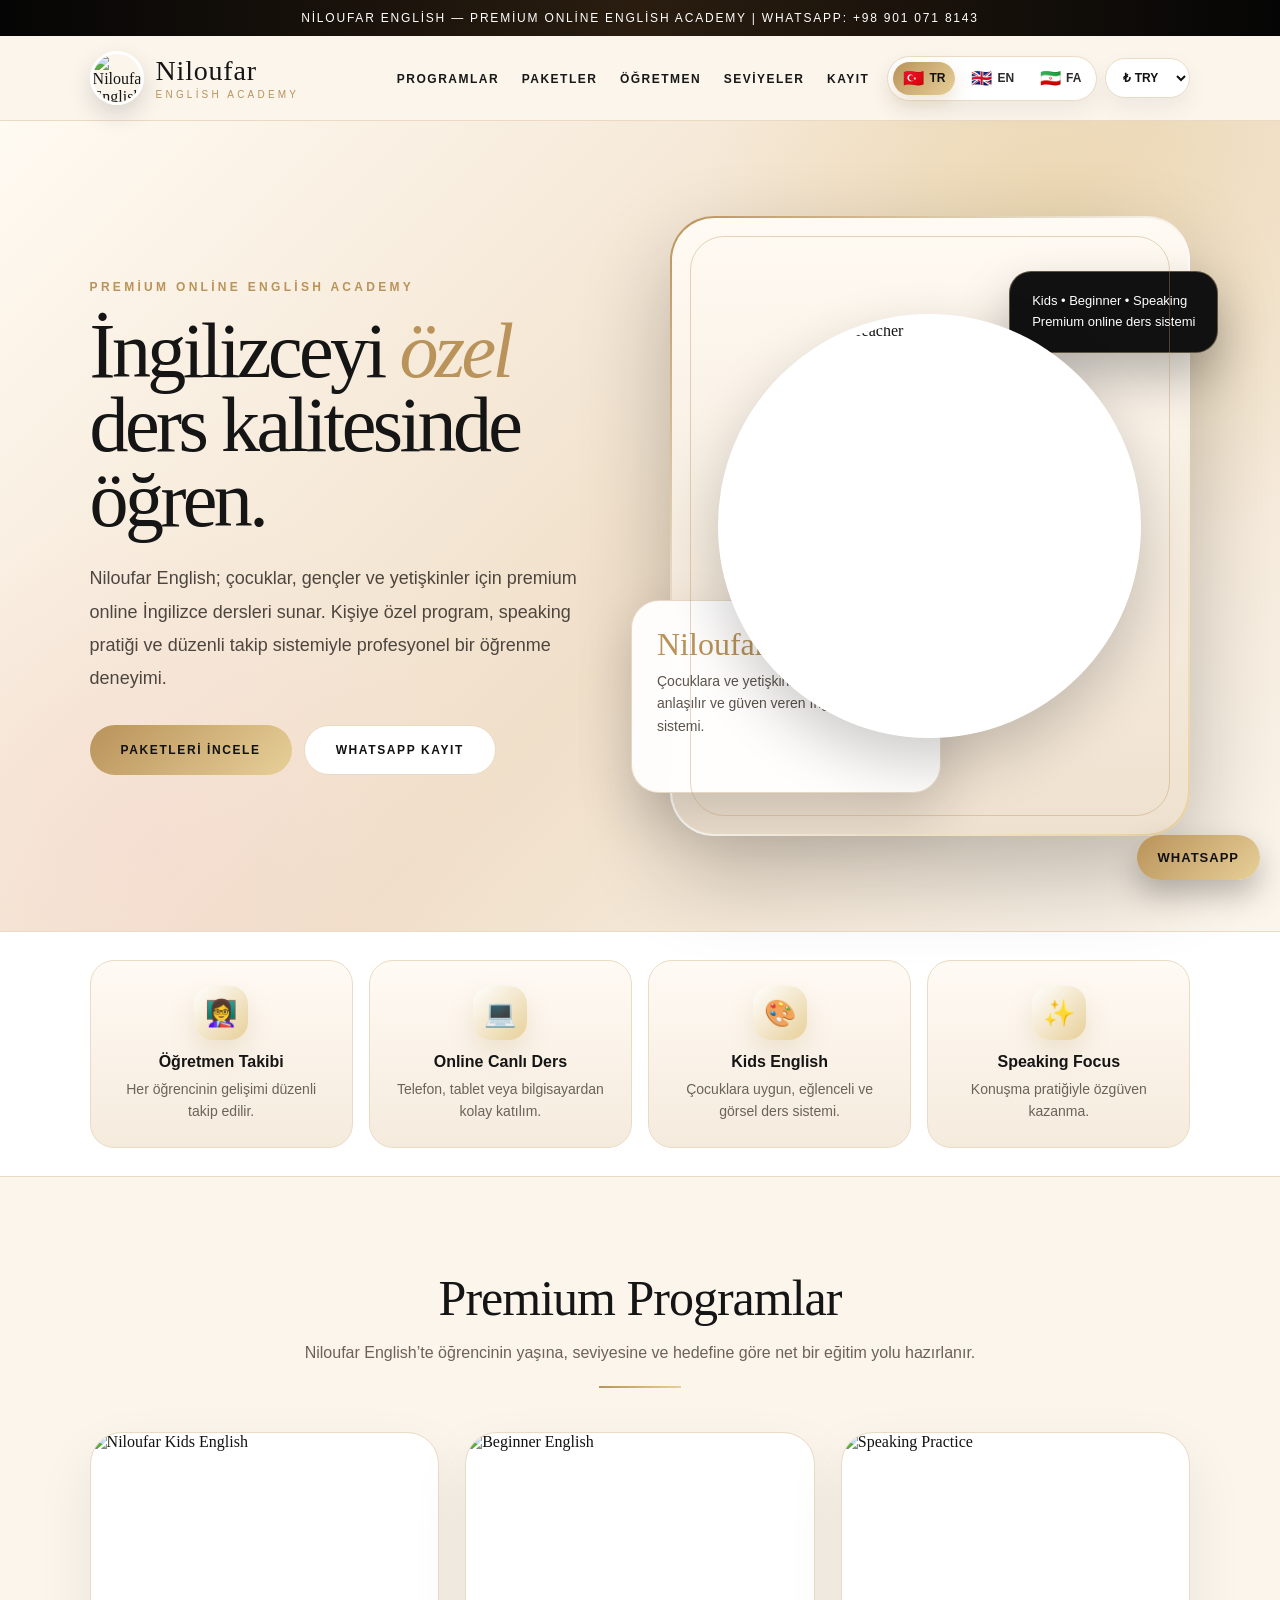
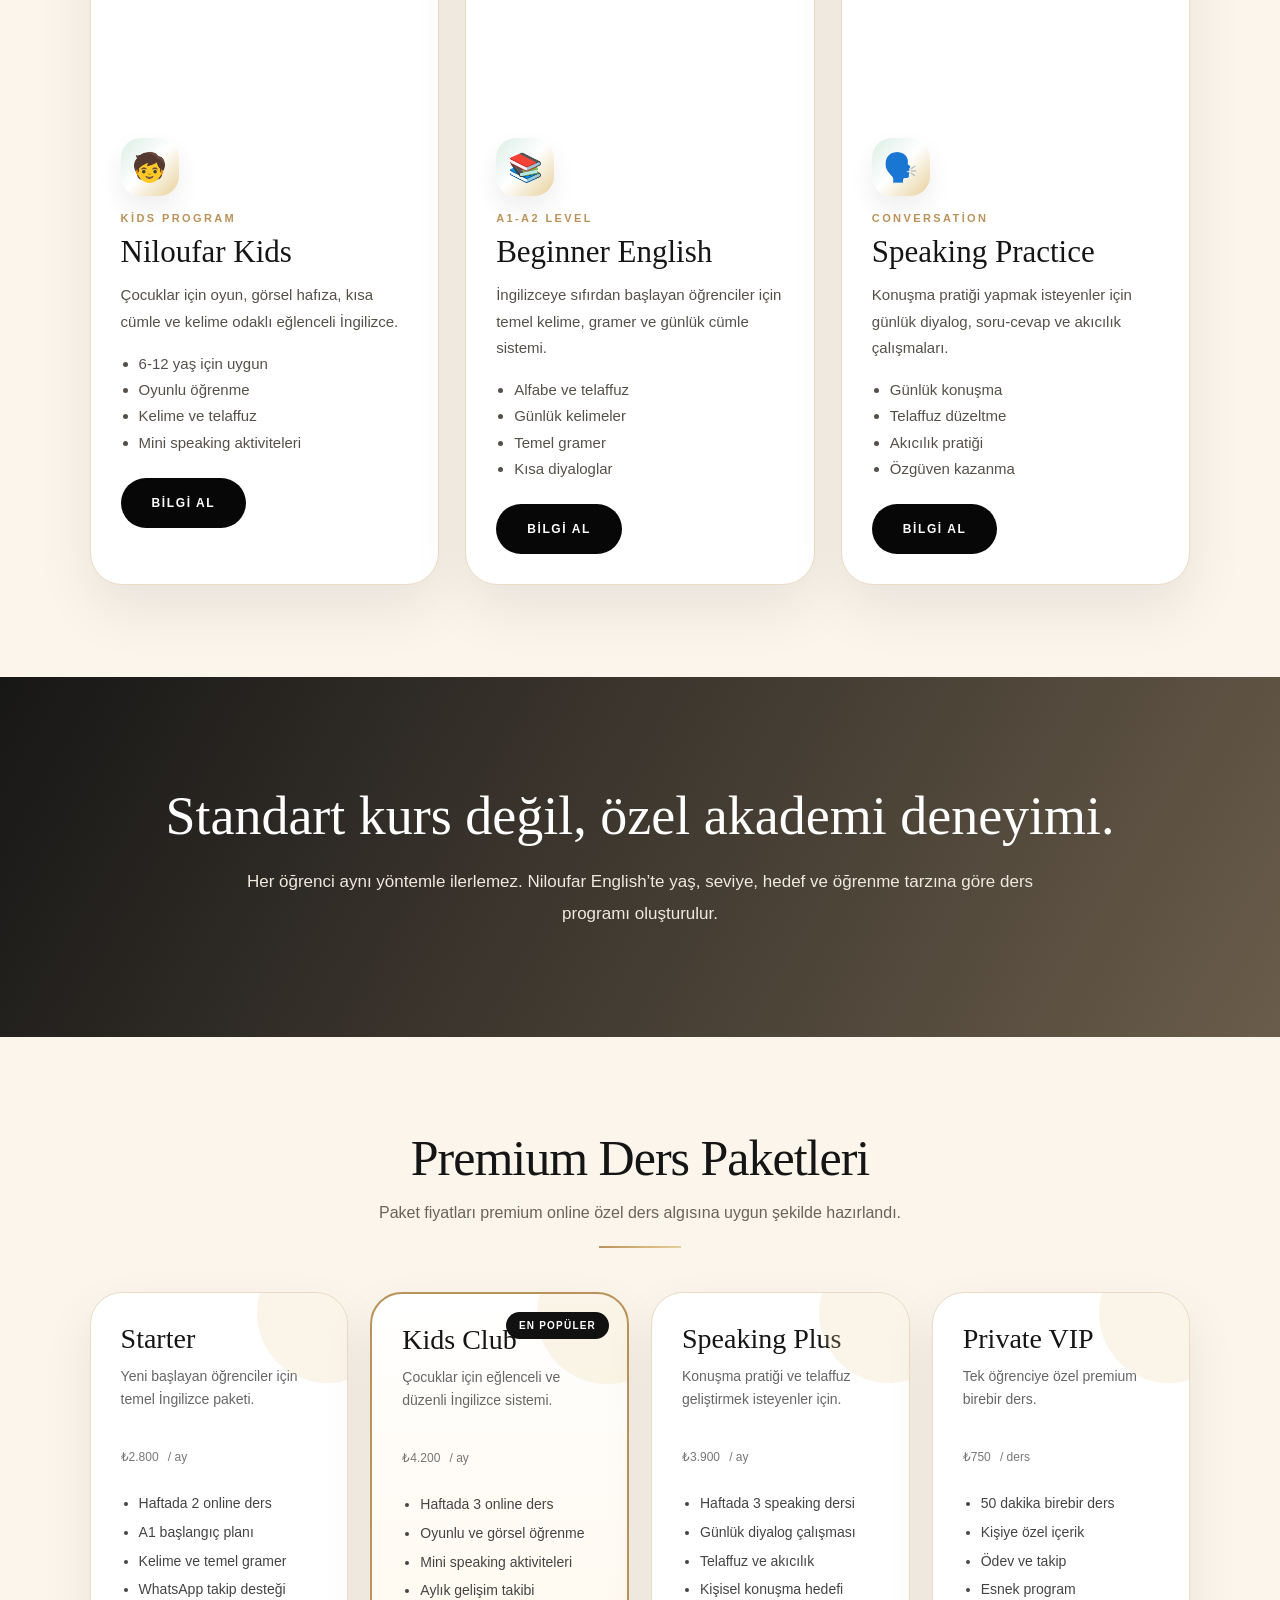
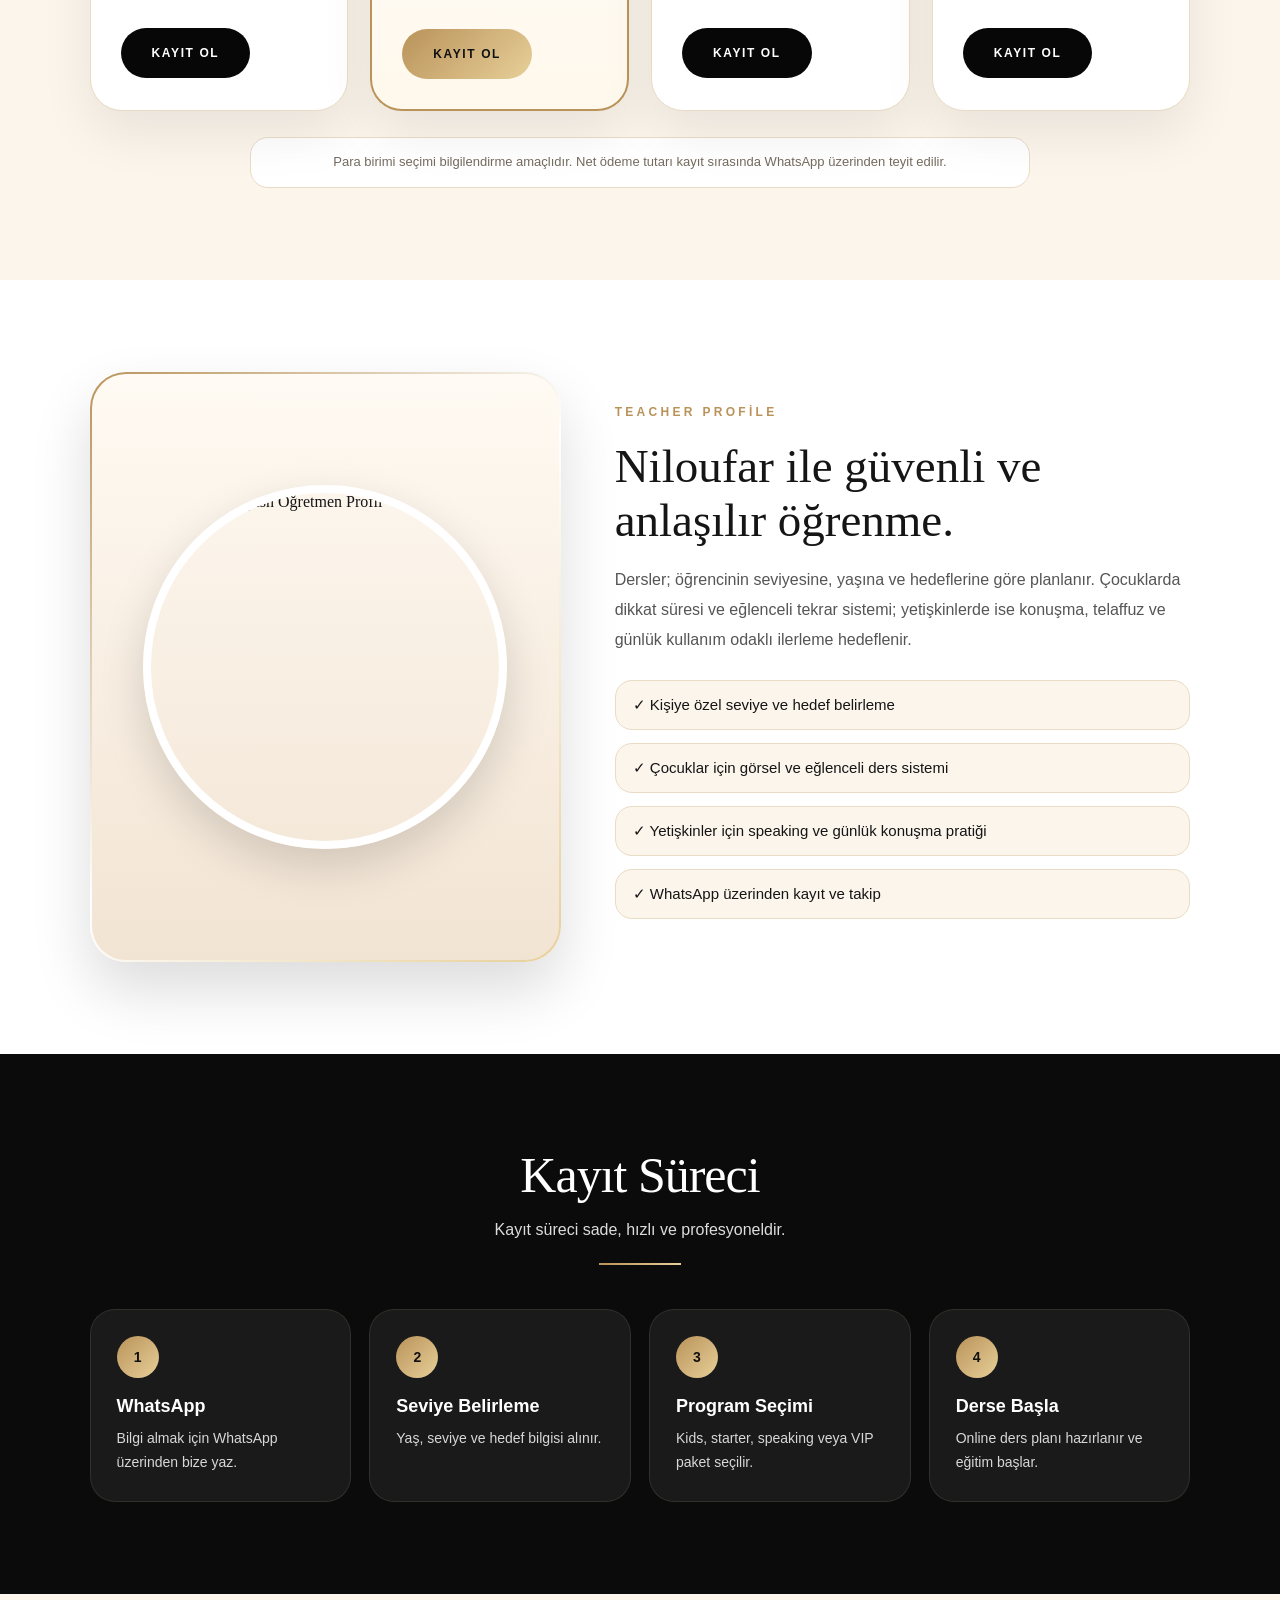
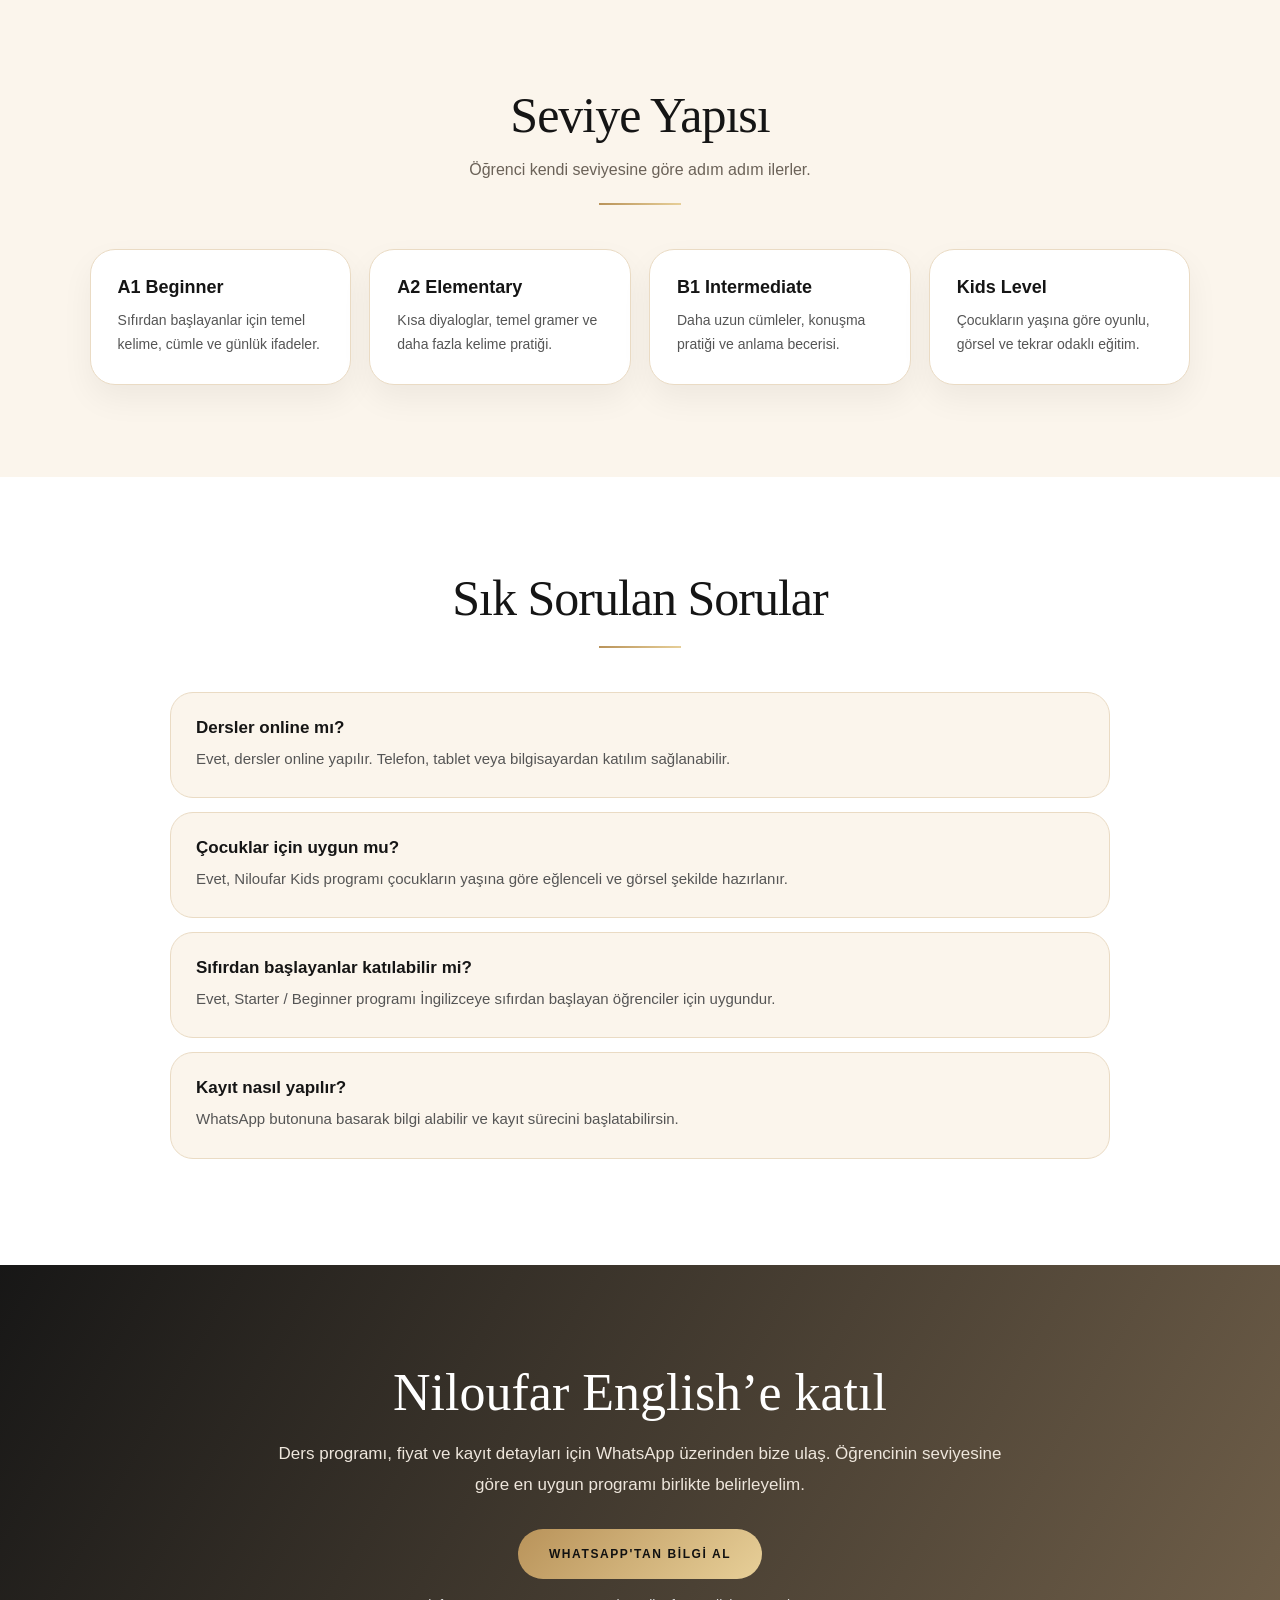
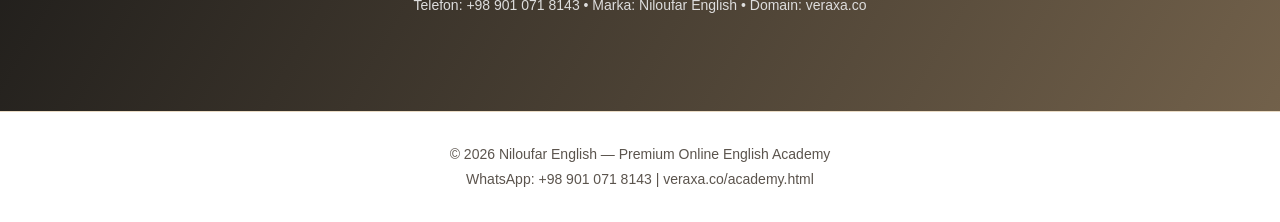
==== commit 53c0824e: "Change 'Hello World' to 'Goodbye World'" ====
--- a/academy.html
+++ b/academy.html
@@ -1,93 +1,193 @@
 <!DOCTYPE html>
 <html lang="tr">
 <head>
-<meta charset="UTF-8">
-<meta name="viewport" content="width=device-width, initial-scale=1.0">
-<title>Niloufar English Academy</title>
+  <meta charset="UTF-8" />
+  <meta name="viewport" content="width=device-width, initial-scale=1.0" />
+  <title>Niloufar English | Premium Online English Academy</title>
+  <meta name="description" content="Niloufar English; çocuklar, gençler ve yetişkinler için premium online İngilizce akademisi. Türkçe, English, فارسی dil desteği ve çoklu para birimi." />
 
-<style>
-body{font-family:Arial;margin:0;background:#f5f5f5}
-header{display:flex;justify-content:space-between;align-items:center;padding:20px;background:#000;color:#fff}
-.controls{display:flex;gap:10px}
-button,select{padding:8px;border-radius:6px;border:none}
-.card{background:#fff;padding:20px;margin:20px;border-radius:10px}
-.price{font-size:28px;font-weight:bold}
-</style>
+  <style>
+    :root{
+      --black:#070707;
+      --dark:#15100b;
+      --cream:#fbf5ec;
+      --ivory:#fffdf8;
+      --gold:#b9935a;
+      --gold2:#e7cf98;
+      --text:#151515;
+      --muted:#6b6258;
+      --line:#eadbc4;
+      --mint:#dceee6;
+      --rose:#f6d6cf;
+    }
+
+    *{margin:0;padding:0;box-sizing:border-box}
+    html{scroll-behavior:smooth}
+    body{font-family:Georgia,'Times New Roman',serif;background:var(--cream);color:var(--text);overflow-x:hidden}
+    a{text-decoration:none;color:inherit}
+    button,select{font-family:Arial,Helvetica,sans-serif}
+    .sans{font-family:Arial,Helvetica,sans-serif}
+
+    .top-note{background:linear-gradient(90deg,#050505,#2a1d10,#050505);color:#fff;text-align:center;padding:11px 5%;font:12px Arial,Helvetica,sans-serif;letter-spacing:1.8px;text-transform:uppercase}
+
+    header{width:100%;padding:15px 7%;display:flex;justify-content:space-between;align-items:center;background:rgba(251,245,236,.94);backdrop-filter:blur(18px);position:sticky;top:0;z-index:50;border-bottom:1px solid rgba(185,147,90,.28)}
+    .brand{display:flex;align-items:center;gap:12px}
+    .brand-logo{width:54px;height:54px;border-radius:50%;object-fit:cover;border:3px solid #fff;box-shadow:0 10px 24px rgba(0,0,0,.14)}
+    .logo{font-size:28px;letter-spacing:.8px;font-weight:500;line-height:1}.logo span{font-family:Arial,Helvetica,sans-serif;font-size:10px;letter-spacing:3.2px;text-transform:uppercase;color:var(--gold);display:block;margin-top:5px}
+    .nav-wrap{display:flex;align-items:center;gap:18px}
+    nav{font-family:Arial,Helvetica,sans-serif}nav a{margin-left:18px;font-size:12px;letter-spacing:1.5px;text-transform:uppercase;font-weight:900;color:#181818}nav a:hover{color:var(--gold)}
+
+    .controls{display:flex;align-items:center;gap:8px;flex-wrap:wrap;justify-content:flex-end}
+    .language-switcher{display:flex;gap:6px;background:#fff;border:1px solid var(--line);border-radius:999px;padding:5px;box-shadow:0 10px 24px rgba(0,0,0,.06)}
+    .lang-btn{border:none;background:transparent;padding:8px 10px;border-radius:999px;cursor:pointer;font:800 12px Arial,Helvetica,sans-serif;color:#2a2a2a;display:flex;align-items:center;gap:5px;transition:.2s}
+    .lang-btn.active{background:linear-gradient(135deg,var(--gold),var(--gold2));color:#111;box-shadow:0 8px 18px rgba(185,147,90,.25)}
+    .flag{font-size:17px;line-height:1}
+    .currency-select{height:40px;border:1px solid var(--line);background:#fff;border-radius:999px;padding:0 13px;font:900 12px Arial,Helvetica,sans-serif;color:#111;outline:none;box-shadow:0 10px 24px rgba(0,0,0,.06)}
+
+    .hero{min-height:90vh;display:grid;grid-template-columns:1fr 1fr;gap:58px;align-items:center;padding:72px 7%;background:radial-gradient(circle at 82% 13%,rgba(231,207,152,.48),transparent 28%),radial-gradient(circle at 12% 90%,rgba(246,214,207,.45),transparent 26%),linear-gradient(135deg,#fffaf2,#f0dfc9 55%,#fbf5ec)}
+    .eyebrow{display:inline-block;font:900 12px Arial,Helvetica,sans-serif;letter-spacing:3.3px;text-transform:uppercase;color:var(--gold);margin-bottom:20px}
+    .hero h1{font-size:78px;line-height:.96;font-weight:500;letter-spacing:-3.6px;margin-bottom:24px}.hero h1 em{color:var(--gold);font-style:italic}
+    .hero p{font:18px/1.85 Arial,Helvetica,sans-serif;color:#4d463f;max-width:640px;margin-bottom:30px}
+    .hero-actions{display:flex;gap:12px;flex-wrap:wrap}.btn{display:inline-flex;align-items:center;justify-content:center;padding:15px 31px;background:var(--black);color:#fff;border:none;border-radius:999px;font:900 12px Arial,Helvetica,sans-serif;letter-spacing:1.6px;text-transform:uppercase;cursor:pointer;transition:.25s;min-height:50px}.btn:hover{transform:translateY(-2px);box-shadow:0 18px 34px rgba(0,0,0,.22)}.btn-gold{background:linear-gradient(135deg,var(--gold),var(--gold2));color:#111}.btn-light{background:#fff;color:#111;border:1px solid var(--line)}
+
+    .hero-portrait{position:relative;min-height:650px;display:flex;align-items:center;justify-content:center}.portrait-frame{width:520px;height:620px;border-radius:44px;background:linear-gradient(135deg,var(--gold),#fff,var(--gold2));padding:2px;box-shadow:0 38px 90px rgba(0,0,0,.24);position:relative}.portrait-inner{width:100%;height:100%;border-radius:42px;background:linear-gradient(180deg,#fffaf3,#efe1cf);display:flex;align-items:center;justify-content:center;overflow:hidden;position:relative}.portrait-inner:before{content:"";position:absolute;inset:18px;border:1px solid rgba(185,147,90,.38);border-radius:34px;z-index:2;pointer-events:none}.profile-img{width:82%;max-width:430px;aspect-ratio:1/1;object-fit:cover;border-radius:50%;border:8px solid rgba(255,255,255,.94);box-shadow:0 24px 60px rgba(0,0,0,.2);z-index:1;background:#fff}
+    .signature-card{position:absolute;left:-38px;bottom:58px;width:310px;background:rgba(255,255,255,.95);backdrop-filter:blur(12px);padding:25px;border-radius:28px;border:1px solid rgba(185,147,90,.35);box-shadow:0 24px 55px rgba(0,0,0,.16)}.signature-card strong{display:block;font-size:32px;color:var(--gold);font-weight:500;margin-bottom:7px}.signature-card p{font:14px/1.6 Arial,Helvetica,sans-serif;color:#5b544d}.mini-card{position:absolute;right:-28px;top:70px;background:#111;color:#fff;padding:19px 22px;border-radius:22px;font:13px/1.6 Arial,Helvetica,sans-serif;box-shadow:0 24px 50px rgba(0,0,0,.28);border:1px solid rgba(231,207,152,.35)}
+
+    .trust{display:grid;grid-template-columns:repeat(4,1fr);gap:16px;padding:28px 7%;background:#fff;border-top:1px solid var(--line);border-bottom:1px solid var(--line)}.trust-card{background:linear-gradient(180deg,#fffaf4,#f5ebdd);border:1px solid var(--line);border-radius:24px;padding:25px;text-align:center;transition:.22s}.trust-card:hover{transform:translateY(-5px);box-shadow:0 18px 35px rgba(0,0,0,.08)}.trust-icon{width:54px;height:54px;border-radius:18px;margin:0 auto 13px;display:flex;align-items:center;justify-content:center;font-size:26px;background:linear-gradient(135deg,#fff,var(--gold2));box-shadow:0 12px 25px rgba(185,147,90,.18)}.trust-card h3{font:900 16px Arial,Helvetica,sans-serif;margin-bottom:8px}.trust-card p{font:14px/1.55 Arial,Helvetica,sans-serif;color:var(--muted)}
+
+    .section{padding:92px 7%}.section-head{text-align:center;margin-bottom:44px}.section-title{font-size:50px;font-weight:500;letter-spacing:-1px;margin-bottom:12px}.section-sub{font:16px/1.75 Arial,Helvetica,sans-serif;color:var(--muted);max-width:760px;margin:auto}.gold-line{width:82px;height:2px;background:linear-gradient(90deg,var(--gold),var(--gold2));margin:19px auto 0}
+
+    .programs{display:grid;grid-template-columns:repeat(3,1fr);gap:26px}.program-card{background:#fff;border:1px solid var(--line);border-radius:32px;overflow:hidden;box-shadow:0 24px 58px rgba(0,0,0,.08);transition:.25s}.program-card:hover{transform:translateY(-8px)}.program-card img{width:100%;height:275px;object-fit:cover;display:block;filter:saturate(.9) contrast(1.03)}.program-content{padding:30px}.label{font:900 11px Arial,Helvetica,sans-serif;letter-spacing:2.4px;color:var(--gold);text-transform:uppercase;margin-bottom:10px}.program-content h3{font-size:31px;font-weight:500;margin-bottom:12px}.program-content p,.program-content li{font:15px/1.75 Arial,Helvetica,sans-serif;color:#56504a}.program-content ul{padding-left:18px;margin:16px 0 22px;line-height:2}.fancy-icon{width:58px;height:58px;border-radius:20px;margin-bottom:16px;display:flex;align-items:center;justify-content:center;font-size:28px;background:linear-gradient(135deg,var(--mint),#fff,var(--gold2));box-shadow:0 12px 26px rgba(0,0,0,.07)}
+
+    .lux-banner{padding:108px 7%;background:linear-gradient(120deg,rgba(9,9,9,.94),rgba(55,39,18,.74)),url('https://images.unsplash.com/photo-1516321318423-f06f85e504b3?auto=format&fit=crop&w=1600&q=85') center/cover;color:#fff;text-align:center}.lux-banner h2{font-size:54px;font-weight:500;margin-bottom:19px}.lux-banner p{font:17px/1.85 Arial,Helvetica,sans-serif;color:#efe9df;max-width:810px;margin:auto}
+
+    .packages{display:grid;grid-template-columns:repeat(4,1fr);gap:22px}.package{background:#fff;border:1px solid var(--line);border-radius:32px;padding:30px;box-shadow:0 22px 52px rgba(0,0,0,.08);position:relative;overflow:hidden}.package:before{content:"";position:absolute;right:-50px;top:-50px;width:140px;height:140px;border-radius:50%;background:rgba(231,207,152,.22)}.package.popular{border:2px solid var(--gold);background:linear-gradient(180deg,#fff,#fff8ec)}.badge{position:absolute;top:18px;right:18px;background:#111;color:#fff;border-radius:999px;padding:8px 13px;font:900 10px Arial,Helvetica,sans-serif;letter-spacing:1.2px;text-transform:uppercase}.package h3{font-size:28px;font-weight:500;margin-bottom:10px}.desc{font:14px/1.65 Arial,Helvetica,sans-serif;color:#666;min-height:46px}.price{font:900 33px Arial,Helvetica,sans-serif;margin:20px 0;color:#111}.price span{font-size:12px;color:#777;font-weight:400}.package ul{padding-left:18px;margin-bottom:24px}.package li{font:14px/2.05 Arial,Helvetica,sans-serif;color:#444}.currency-note{max-width:780px;margin:26px auto 0;text-align:center;font:13px/1.6 Arial,Helvetica,sans-serif;color:#756b5f;background:#fff;border:1px solid var(--line);padding:14px 18px;border-radius:18px}
+
+    .teacher{display:grid;grid-template-columns:.9fr 1.1fr;gap:54px;align-items:center;background:#fff}.teacher-photo{height:590px;border-radius:36px;background:linear-gradient(135deg,var(--gold),#fff,var(--gold2));padding:2px;box-shadow:0 28px 60px rgba(0,0,0,.14)}.teacher-photo div{width:100%;height:100%;border-radius:34px;background:linear-gradient(180deg,#fffaf3,#f2e4d3);display:flex;align-items:center;justify-content:center}.teacher-photo img{width:78%;aspect-ratio:1/1;object-fit:cover;border-radius:50%;border:8px solid #fff;box-shadow:0 18px 45px rgba(0,0,0,.15)}.teacher h2{font-size:47px;font-weight:500;margin-bottom:18px}.teacher p{font:16px/1.9 Arial,Helvetica,sans-serif;color:#555;margin-bottom:14px}.check-list{margin-top:24px}.check-list div{font:15px Arial,Helvetica,sans-serif;margin-bottom:13px;background:var(--cream);border:1px solid var(--line);padding:15px 17px;border-radius:17px}
+
+    .process{background:#0b0b0b;color:#fff;padding:92px 7%}.steps{display:grid;grid-template-columns:repeat(4,1fr);gap:18px}.step{background:#1a1a1a;border:1px solid rgba(231,207,152,.12);border-radius:25px;padding:26px}.step strong{display:inline-flex;align-items:center;justify-content:center;background:linear-gradient(135deg,var(--gold),var(--gold2));color:#111;width:42px;height:42px;border-radius:50%;margin-bottom:18px;font:900 14px Arial}.step h3{font:900 18px Arial,Helvetica,sans-serif;margin-bottom:9px}.step p{font:14px/1.75 Arial,Helvetica,sans-serif;color:#d8d8d8}
+
+    .levels{display:grid;grid-template-columns:repeat(4,1fr);gap:18px}.level{background:#fff;border:1px solid var(--line);border-radius:25px;padding:27px;box-shadow:0 14px 32px rgba(0,0,0,.055)}.level h3{font:900 18px Arial,Helvetica,sans-serif;margin-bottom:10px}.level p{font:14px/1.75 Arial,Helvetica,sans-serif;color:#555}
+    .faq{background:#fff}.faq-item{max-width:940px;margin:0 auto 14px;padding:25px;border-radius:23px;background:var(--cream);border:1px solid var(--line)}.faq-item h3{font:900 17px Arial,Helvetica,sans-serif;margin-bottom:8px}.faq-item p{font:15px/1.75 Arial,Helvetica,sans-serif;color:#555}
+
+    .contact-box{padding:98px 7%;background:linear-gradient(120deg,rgba(9,9,9,.94),rgba(66,45,18,.74)),url('https://images.unsplash.com/photo-1543269865-cbf427effbad?auto=format&fit=crop&w=1600&q=85') center/cover;color:#fff;text-align:center}.contact-box h2{font-size:52px;font-weight:500;margin-bottom:16px}.contact-box p{font:17px/1.85 Arial,Helvetica,sans-serif;color:#eee6dc;max-width:740px;margin:0 auto 28px}.contact-mini{font:14px Arial,Helvetica,sans-serif;color:#ddd;margin-top:18px}
+    footer{padding:30px 7%;background:#fff;color:#5b544d;text-align:center;font:14px/1.8 Arial,Helvetica,sans-serif;border-top:1px solid var(--line)}.fixed-whatsapp{position:fixed;right:20px;bottom:20px;background:linear-gradient(135deg,var(--gold),var(--gold2));color:#111;padding:15px 21px;border-radius:999px;z-index:80;box-shadow:0 14px 30px rgba(0,0,0,.25);font:900 13px Arial,Helvetica,sans-serif;letter-spacing:1px;text-transform:uppercase}
+
+    [dir="rtl"] body,[dir="rtl"] .sans,[dir="rtl"] nav,[dir="rtl"] .btn,[dir="rtl"] .top-note,[dir="rtl"] select{font-family:Tahoma,Arial,sans-serif}
+    [dir="rtl"] nav a{margin-left:0;margin-right:18px}
+    [dir="rtl"] .signature-card{left:auto;right:-38px}
+    [dir="rtl"] .mini-card{right:auto;left:-28px}
+
+    @media(max-width:1200px){.packages{grid-template-columns:repeat(2,1fr)}nav{display:none}}
+    @media(max-width:950px){header{padding:14px 5%;align-items:flex-start}.nav-wrap{flex-direction:column;align-items:flex-end;gap:10px}.controls{justify-content:flex-end}.hero{grid-template-columns:1fr;padding:45px 5%;text-align:center}.hero h1{font-size:46px;letter-spacing:-1px}.hero p{margin:0 auto 26px}.hero-actions{justify-content:center}.hero-portrait{min-height:auto}.portrait-frame{width:100%;height:470px}.profile-img{width:78%}.signature-card{position:relative;left:0;right:0;bottom:0;width:100%;margin-top:16px}.mini-card{display:none}.trust{grid-template-columns:1fr 1fr;padding:24px 5%}.section{padding:66px 5%}.section-title{font-size:37px}.programs,.packages,.steps,.levels{grid-template-columns:1fr}.teacher{grid-template-columns:1fr}.teacher-photo{height:430px;order:-1}.lux-banner h2,.contact-box h2{font-size:37px}.fixed-whatsapp{right:14px;bottom:14px;padding:13px 17px}.brand-logo{width:48px;height:48px}.logo{font-size:23px}.language-switcher{max-width:100%;overflow:auto}.currency-select{max-width:125px}}
+  </style>
 </head>
+<body>
+  <div class="top-note" data-i18n="topNote">Niloufar English — Premium Online English Academy | WhatsApp: +98 901 071 8143</div>
 
-<body>
+  <header>
+    <a href="#home" class="brand">
+      <img class="brand-logo" src="https://i.ibb.co/NnprJs5t/niloufar-profile-jpg.jpg" alt="Niloufar English Logo">
+      <div class="logo">Niloufar<span>English Academy</span></div>
+    </a>
+    <div class="nav-wrap">
+      <nav>
+        <a href="#programs" data-i18n="navPrograms">Programlar</a>
+        <a href="#packages" data-i18n="navPackages">Paketler</a>
+        <a href="#teacher" data-i18n="navTeacher">Öğretmen</a>
+        <a href="#levels" data-i18n="navLevels">Seviyeler</a>
+        <a href="#contact" data-i18n="navRegister">Kayıt</a>
+      </nav>
+      <div class="controls">
+        <div class="language-switcher">
+          <button class="lang-btn active" onclick="setLanguage('tr', this)"><span class="flag">🇹🇷</span> TR</button>
+          <button class="lang-btn" onclick="setLanguage('en', this)"><span class="flag">🇬🇧</span> EN</button>
+          <button class="lang-btn" onclick="setLanguage('fa', this)"><span class="flag">🇮🇷</span> FA</button>
+        </div>
+        <select class="currency-select" id="currencySelect" onchange="setCurrency(this.value)">
+          <option value="TRY">₺ TRY</option>
+          <option value="USD">$ USD</option>
+          <option value="EUR">€ EUR</option>
+          <option value="GBP">£ GBP</option>
+          <option value="TOMAN">تومان</option>
+        </select>
+      </div>
+    </div>
+  </header>
 
-<header>
-<h2>Niloufar English</h2>
+  <section class="hero" id="home">
+    <div class="hero-text">
+      <span class="eyebrow" data-i18n="heroEyebrow">Premium Online English Academy</span>
+      <h1 data-i18n="heroTitle">İngilizceyi <em>özel</em> ders kalitesinde öğren.</h1>
+      <p class="sans" data-i18n="heroText">Niloufar English; çocuklar, gençler ve yetişkinler için premium online İngilizce dersleri sunar. Kişiye özel program, speaking pratiği ve düzenli takip sistemiyle profesyonel bir öğrenme deneyimi.</p>
+      <div class="hero-actions"><a class="btn btn-gold" href="#packages" data-i18n="heroBtn1">Paketleri İncele</a><a class="btn btn-light" target="_blank" href="https://wa.me/989010718143?text=Merhaba,%20Niloufar%20English%20dersleri%20hakkında%20bilgi%20almak%20istiyorum." data-i18n="heroBtn2">WhatsApp Kayıt</a></div>
+    </div>
+    <div class="hero-portrait">
+      <div class="portrait-frame"><div class="portrait-inner"><img class="profile-img" src="https://i.ibb.co/NnprJs5t/niloufar-profile-jpg.jpg" alt="Niloufar English Teacher"></div></div>
+      <div class="mini-card" data-i18n="miniCard">Kids • Beginner • Speaking<br>Premium online ders sistemi</div>
+      <div class="signature-card"><strong>Niloufar</strong><p data-i18n="signatureText">Çocuklara ve yetişkinlere özel, sakin, anlaşılır ve güven veren İngilizce eğitim sistemi.</p></div>
+    </div>
+  </section>
 
-<div class="controls">
-<button onclick="setLang('tr')">🇹🇷</button>
-<button onclick="setLang('en')">🇬🇧</button>
-<button onclick="setLang('fa')">🇮🇷</button>
+  <section class="trust">
+    <div class="trust-card"><div class="trust-icon">👩‍🏫</div><h3 data-i18n="trust1Title">Öğretmen Takibi</h3><p data-i18n="trust1Text">Her öğrencinin gelişimi düzenli takip edilir.</p></div>
+    <div class="trust-card"><div class="trust-icon">💻</div><h3 data-i18n="trust2Title">Online Canlı Ders</h3><p data-i18n="trust2Text">Telefon, tablet veya bilgisayardan kolay katılım.</p></div>
+    <div class="trust-card"><div class="trust-icon">🎨</div><h3 data-i18n="trust3Title">Kids English</h3><p data-i18n="trust3Text">Çocuklara uygun, eğlenceli ve görsel ders sistemi.</p></div>
+    <div class="trust-card"><div class="trust-icon">✨</div><h3 data-i18n="trust4Title">Speaking Focus</h3><p data-i18n="trust4Text">Konuşma pratiğiyle özgüven kazanma.</p></div>
+  </section>
 
-<select onchange="setCurrency(this.value)">
-<option value="TRY">₺</option>
-<option value="USD">$</option>
-<option value="EUR">€</option>
-<option value="GBP">£</option>
-<option value="TOMAN">تومان</option>
-</select>
-</div>
-</header>
+  <section class="section" id="programs">
+    <div class="section-head"><h2 class="section-title" data-i18n="programTitle">Premium Programlar</h2><p class="section-sub" data-i18n="programSub">Niloufar English’te öğrencinin yaşına, seviyesine ve hedefine göre net bir eğitim yolu hazırlanır.</p><div class="gold-line"></div></div>
+    <div class="programs">
+      <div class="program-card"><img src="https://images.unsplash.com/photo-1503676260728-1c00da094a0b?auto=format&fit=crop&w=900&q=85" alt="Niloufar Kids English"><div class="program-content"><div class="fancy-icon">🧒</div><div class="label" data-i18n="kidsLabel">Kids Program</div><h3 data-i18n="kidsTitle">Niloufar Kids</h3><p data-i18n="kidsText">Çocuklar için oyun, görsel hafıza, kısa cümle ve kelime odaklı eğlenceli İngilizce.</p><ul><li data-i18n="kidsLi1">6-12 yaş için uygun</li><li data-i18n="kidsLi2">Oyunlu öğrenme</li><li data-i18n="kidsLi3">Kelime ve telaffuz</li><li data-i18n="kidsLi4">Mini speaking aktiviteleri</li></ul><button class="btn" onclick="paketMesaj('Niloufar Kids Program')" data-i18n="infoBtn">Bilgi Al</button></div></div>
+      <div class="program-card"><img src="https://images.unsplash.com/photo-1513258496099-48168024aec0?auto=format&fit=crop&w=900&q=85" alt="Beginner English"><div class="program-content"><div class="fancy-icon">📚</div><div class="label" data-i18n="beginnerLabel">A1-A2 Level</div><h3 data-i18n="beginnerTitle">Beginner English</h3><p data-i18n="beginnerText">İngilizceye sıfırdan başlayan öğrenciler için temel kelime, gramer ve günlük cümle sistemi.</p><ul><li data-i18n="beginnerLi1">Alfabe ve telaffuz</li><li data-i18n="beginnerLi2">Günlük kelimeler</li><li data-i18n="beginnerLi3">Temel gramer</li><li data-i18n="beginnerLi4">Kısa diyaloglar</li></ul><button class="btn" onclick="paketMesaj('Beginner English Program')" data-i18n="infoBtn">Bilgi Al</button></div></div>
+      <div class="program-card"><img src="https://images.unsplash.com/photo-1551836022-d5d88e9218df?auto=format&fit=crop&w=900&q=85" alt="Speaking Practice"><div class="program-content"><div class="fancy-icon">🗣️</div><div class="label" data-i18n="speakingLabel">Conversation</div><h3 data-i18n="speakingTitle">Speaking Practice</h3><p data-i18n="speakingText">Konuşma pratiği yapmak isteyenler için günlük diyalog, soru-cevap ve akıcılık çalışmaları.</p><ul><li data-i18n="speakingLi1">Günlük konuşma</li><li data-i18n="speakingLi2">Telaffuz düzeltme</li><li data-i18n="speakingLi3">Akıcılık pratiği</li><li data-i18n="speakingLi4">Özgüven kazanma</li></ul><button class="btn" onclick="paketMesaj('Speaking Practice Program')" data-i18n="infoBtn">Bilgi Al</button></div></div>
+    </div>
+  </section>
 
-<div class="card">
-<h3>Starter</h3>
-<div class="price" data-price="2800"></div>
-<button onclick="whatsapp('Starter')">Kayıt</button>
-</div>
+  <section class="lux-banner"><h2 data-i18n="bannerTitle">Standart kurs değil, özel akademi deneyimi.</h2><p data-i18n="bannerText">Her öğrenci aynı yöntemle ilerlemez. Niloufar English’te yaş, seviye, hedef ve öğrenme tarzına göre ders programı oluşturulur.</p></section>
 
-<div class="card">
-<h3>Kids</h3>
-<div class="price" data-price="4200"></div>
-<button onclick="whatsapp('Kids')">Kayıt</button>
-</div>
+  <section class="section" id="packages">
+    <div class="section-head"><h2 class="section-title" data-i18n="packagesTitle">Premium Ders Paketleri</h2><p class="section-sub" data-i18n="packagesSub">Paket fiyatları premium online özel ders algısına uygun şekilde hazırlandı.</p><div class="gold-line"></div></div>
+    <div class="packages">
+      <div class="package"><h3>Starter</h3><p class="desc sans" data-i18n="starterDesc">Yeni başlayan öğrenciler için temel İngilizce paketi.</p><div class="price"><span class="price-number" data-price="2800"></span> <span data-i18n="perMonth">/ ay</span></div><ul><li data-i18n="starter1">Haftada 2 online ders</li><li data-i18n="starter2">A1 başlangıç planı</li><li data-i18n="starter3">Kelime ve temel gramer</li><li data-i18n="starter4">WhatsApp takip desteği</li></ul><button class="btn" onclick="paketMesaj('Starter Paketi')" data-i18n="registerBtn">Kayıt Ol</button></div>
+      <div class="package popular"><span class="badge" data-i18n="popularBadge">En Popüler</span><h3>Kids Club</h3><p class="desc sans" data-i18n="kidsClubDesc">Çocuklar için eğlenceli ve düzenli İngilizce sistemi.</p><div class="price"><span class="price-number" data-price="4200"></span> <span data-i18n="perMonth">/ ay</span></div><ul><li data-i18n="kidsClub1">Haftada 3 online ders</li><li data-i18n="kidsClub2">Oyunlu ve görsel öğrenme</li><li data-i18n="kidsClub3">Mini speaking aktiviteleri</li><li data-i18n="kidsClub4">Aylık gelişim takibi</li></ul><button class="btn btn-gold" onclick="paketMesaj('Kids Club Paketi')" data-i18n="registerBtn">Kayıt Ol</button></div>
+      <div class="package"><h3>Speaking Plus</h3><p class="desc sans" data-i18n="speakingPlusDesc">Konuşma pratiği ve telaffuz geliştirmek isteyenler için.</p><div class="price"><span class="price-number" data-price="3900"></span> <span data-i18n="perMonth">/ ay</span></div><ul><li data-i18n="speakingPlus1">Haftada 3 speaking dersi</li><li data-i18n="speakingPlus2">Günlük diyalog çalışması</li><li data-i18n="speakingPlus3">Telaffuz ve akıcılık</li><li data-i18n="speakingPlus4">Kişisel konuşma hedefi</li></ul><button class="btn" onclick="paketMesaj('Speaking Plus Paketi')" data-i18n="registerBtn">Kayıt Ol</button></div>
+      <div class="package"><h3>Private VIP</h3><p class="desc sans" data-i18n="vipDesc">Tek öğrenciye özel premium birebir ders.</p><div class="price"><span class="price-number" data-price="750"></span> <span data-i18n="perLesson">/ ders</span></div><ul><li data-i18n="vip1">50 dakika birebir ders</li><li data-i18n="vip2">Kişiye özel içerik</li><li data-i18n="vip3">Ödev ve takip</li><li data-i18n="vip4">Esnek program</li></ul><button class="btn" onclick="paketMesaj('Private VIP')" data-i18n="registerBtn">Kayıt Ol</button></div>
+    </div>
+    <div class="currency-note" data-i18n="currencyNote">Para birimi seçimi bilgilendirme amaçlıdır. Net ödeme tutarı kayıt sırasında WhatsApp üzerinden teyit edilir.</div>
+  </section>
 
-<script>
-const telefon = "989010718143";
+  <section class="section teacher" id="teacher">
+    <div class="teacher-photo"><div><img src="https://i.ibb.co/NnprJs5t/niloufar-profile-jpg.jpg" alt="Niloufar English Öğretmen Profil"></div></div>
+    <div><span class="eyebrow" data-i18n="teacherEyebrow">Teacher Profile</span><h2 data-i18n="teacherTitle">Niloufar ile güvenli ve anlaşılır öğrenme.</h2><p class="sans" data-i18n="teacherText">Dersler; öğrencinin seviyesine, yaşına ve hedeflerine göre planlanır. Çocuklarda dikkat süresi ve eğlenceli tekrar sistemi; yetişkinlerde ise konuşma, telaffuz ve günlük kullanım odaklı ilerleme hedeflenir.</p><div class="check-list"><div data-i18n="check1">✓ Kişiye özel seviye ve hedef belirleme</div><div data-i18n="check2">✓ Çocuklar için görsel ve eğlenceli ders sistemi</div><div data-i18n="check3">✓ Yetişkinler için speaking ve günlük konuşma pratiği</div><div data-i18n="check4">✓ WhatsApp üzerinden kayıt ve takip</div></div></div>
+  </section>
 
-let currency="TRY";
+  <section class="process"><div class="section-head"><h2 class="section-title" data-i18n="processTitle">Kayıt Süreci</h2><p class="section-sub" style="color:#ddd" data-i18n="processSub">Kayıt süreci sade, hızlı ve profesyoneldir.</p><div class="gold-line"></div></div><div class="steps"><div class="step"><strong>1</strong><h3 data-i18n="step1Title">WhatsApp</h3><p data-i18n="step1Text">Bilgi almak için WhatsApp üzerinden bize yaz.</p></div><div class="step"><strong>2</strong><h3 data-i18n="step2Title">Seviye Belirleme</h3><p data-i18n="step2Text">Yaş, seviye ve hedef bilgisi alınır.</p></div><div class="step"><strong>3</strong><h3 data-i18n="step3Title">Program Seçimi</h3><p data-i18n="step3Text">Kids, starter, speaking veya VIP paket seçilir.</p></div><div class="step"><strong>4</strong><h3 data-i18n="step4Title">Derse Başla</h3><p data-i18n="step4Text">Online ders planı hazırlanır ve eğitim başlar.</p></div></div></section>
 
-const rates={
-TRY:1,
-USD:0.031,
-EUR:0.029,
-GBP:0.025,
-TOMAN:2000
-};
+  <section class="section" id="levels"><div class="section-head"><h2 class="section-title" data-i18n="levelsTitle">Seviye Yapısı</h2><p class="section-sub" data-i18n="levelsSub">Öğrenci kendi seviyesine göre adım adım ilerler.</p><div class="gold-line"></div></div><div class="levels"><div class="level"><h3>A1 Beginner</h3><p data-i18n="level1">Sıfırdan başlayanlar için temel kelime, cümle ve günlük ifadeler.</p></div><div class="level"><h3>A2 Elementary</h3><p data-i18n="level2">Kısa diyaloglar, temel gramer ve daha fazla kelime pratiği.</p></div><div class="level"><h3>B1 Intermediate</h3><p data-i18n="level3">Daha uzun cümleler, konuşma pratiği ve anlama becerisi.</p></div><div class="level"><h3>Kids Level</h3><p data-i18n="level4">Çocukların yaşına göre oyunlu, görsel ve tekrar odaklı eğitim.</p></div></div></section>
 
-function setCurrency(c){
-currency=c;
-update();
-}
+  <section class="section faq" id="faq"><div class="section-head"><h2 class="section-title" data-i18n="faqTitle">Sık Sorulan Sorular</h2><div class="gold-line"></div></div><div class="faq-item"><h3 data-i18n="faq1q">Dersler online mı?</h3><p data-i18n="faq1a">Evet, dersler online yapılır. Telefon, tablet veya bilgisayardan katılım sağlanabilir.</p></div><div class="faq-item"><h3 data-i18n="faq2q">Çocuklar için uygun mu?</h3><p data-i18n="faq2a">Evet, Niloufar Kids programı çocukların yaşına göre eğlenceli ve görsel şekilde hazırlanır.</p></div><div class="faq-item"><h3 data-i18n="faq3q">Sıfırdan başlayanlar katılabilir mi?</h3><p data-i18n="faq3a">Evet, Starter / Beginner programı İngilizceye sıfırdan başlayan öğrenciler için uygundur.</p></div><div class="faq-item"><h3 data-i18n="faq4q">Kayıt nasıl yapılır?</h3><p data-i18n="faq4a">WhatsApp butonuna basarak bilgi alabilir ve kayıt sürecini başlatabilirsin.</p></div></section>
 
-function format(p){
-let val=p*rates[currency];
+  <section class="contact-box" id="contact"><h2 data-i18n="contactTitle">Niloufar English’e katıl</h2><p data-i18n="contactText">Ders programı, fiyat ve kayıt detayları için WhatsApp üzerinden bize ulaş. Öğrencinin seviyesine göre en uygun programı birlikte belirleyelim.</p><a class="btn btn-gold" href="https://wa.me/989010718143?text=Merhaba,%20Niloufar%20English%20dersleri%20hakkında%20bilgi%20almak%20istiyorum." target="_blank" data-i18n="contactBtn">WhatsApp'tan Bilgi Al</a><div class="contact-mini" data-i18n="contactMini">Telefon: +98 901 071 8143 • Marka: Niloufar English • Domain: veraxa.co</div></section>
 
-if(currency=="TRY") return "₺"+Math.round(val);
-if(currency=="USD") return "$"+Math.round(val);
-if(currency=="EUR") return "€"+Math.round(val);
-if(currency=="GBP") return "£"+Math.round(val);
-if(currency=="TOMAN") return Math.round(val)+" تومان";
-}
+  <footer data-i18n="footerText">© 2026 Niloufar English — Premium Online English Academy<br>WhatsApp: +98 901 071 8143 | veraxa.co/academy.html</footer>
+  <a class="fixed-whatsapp" href="https://wa.me/989010718143?text=Merhaba,%20Niloufar%20English%20dersleri%20hakkında%20bilgi%20almak%20istiyorum." target="_blank" data-i18n="whatsappFixed">WhatsApp</a>
 
-function update(){
-document.querySelectorAll("[data-price]").forEach(el=>{
-el.innerText=format(el.getAttribute("data-price"));
-});
-}
-
-function whatsapp(paket){
-let msg="Hello, I want info about "+paket;
-window.open("https://wa.me/"+telefon+"?text="+encodeURIComponent(msg));
-}
-
-update();
-</script>
-
+  <script>
+    const telefon = '989010718143';
+    const currencyRates = { TRY:{symbol:'₺',rate:1,suffix:'',locale:'tr-TR'}, USD:{symbol:'$',rate:0.031,suffix:'',locale:'en-US'}, EUR:{symbol:'€',rate:0.029,suffix:'',locale:'de-DE'}, GBP:{symbol:'£',rate:0.025,suffix:'',locale:'en-GB'}, TOMAN:{symbol:'',rate:1950,suffix:' تومان',locale:'fa-IR'} };
+    const translations = {
+      tr:{topNote:'Niloufar English — Premium Online English Academy | WhatsApp: +98 901 071 8143',navPrograms:'Programlar',navPackages:'Paketler',navTeacher:'Öğretmen',navLevels:'Seviyeler',navRegister:'Kayıt',heroEyebrow:'Premium Online English Academy',heroTitle:'İngilizceyi <em>özel</em> ders kalitesinde öğren.',heroText:'Niloufar English; çocuklar, gençler ve yetişkinler için premium online İngilizce dersleri sunar. Kişiye özel program, speaking pratiği ve düzenli takip sistemiyle profesyonel bir öğrenme deneyimi.',heroBtn1:'Paketleri İncele',heroBtn2:'WhatsApp Kayıt',miniCard:'Kids • Beginner • Speaking<br>Premium online ders sistemi',signatureText:'Çocuklara ve yetişkinlere özel, sakin, anlaşılır ve güven veren İngilizce eğitim sistemi.',trust1Title:'Öğretmen Takibi',trust1Text:'Her öğrencinin gelişimi düzenli takip edilir.',trust2Title:'Online Canlı Ders',trust2Text:'Telefon, tablet veya bilgisayardan kolay katılım.',trust3Title:'Kids English',trust3Text:'Çocuklara uygun, eğlenceli ve görsel ders sistemi.',trust4Title:'Speaking Focus',trust4Text:'Konuşma pratiğiyle özgüven kazanma.',programTitle:'Premium Programlar',programSub:'Niloufar English’te öğrencinin yaşına, seviyesine ve hedefine göre net bir eğitim yolu hazırlanır.',kidsLabel:'Kids Program',kidsTitle:'Niloufar Kids',kidsText:'Çocuklar için oyun, görsel hafıza, kısa cümle ve kelime odaklı eğlenceli İngilizce.',kidsLi1:'6-12 yaş için uygun',kidsLi2:'Oyunlu öğrenme',kidsLi3:'Kelime ve telaffuz',kidsLi4:'Mini speaking aktiviteleri',beginnerLabel:'A1-A2 Level',beginnerTitle:'Beginner English',beginnerText:'İngilizceye sıfırdan başlayan öğrenciler için temel kelime, gramer ve günlük cümle sistemi.',beginnerLi1:'Alfabe ve telaffuz',beginnerLi2:'Günlük kelimeler',beginnerLi3:'Temel gramer',beginnerLi4:'Kısa diyaloglar',speakingLabel:'Conversation',speakingTitle:'Speaking Practice',speakingText:'Konuşma pratiği yapmak isteyenler için günlük diyalog, soru-cevap ve akıcılık çalışmaları.',speakingLi1:'Günlük konuşma',speakingLi2:'Telaffuz düzeltme',speakingLi3:'Akıcılık pratiği',speakingLi4:'Özgüven kazanma',infoBtn:'Bilgi Al',bannerTitle:'Standart kurs değil, özel akademi deneyimi.',bannerText:'Her öğrenci aynı yöntemle ilerlemez. Niloufar English’te yaş, seviye, hedef ve öğrenme tarzına göre ders programı oluşturulur.',packagesTitle:'Premium Ders Paketleri',packagesSub:'Paket fiyatları premium online özel ders algısına uygun şekilde hazırlandı.',perMonth:'/ ay',perLesson:'/ ders',currencyNote:'Para birimi seçimi bilgilendirme amaçlıdır. Net ödeme tutarı kayıt sırasında WhatsApp üzerinden teyit edilir.',popularBadge:'En Popüler',registerBtn:'Kayıt Ol',starterDesc:'Yeni başlayan öğrenciler için temel İngilizce paketi.',starter1:'Haftada 2 online ders',starter2:'A1 başlangıç planı',starter3:'Kelime ve temel gramer',starter4:'WhatsApp takip desteği',kidsClubDesc:'Çocuklar için eğlenceli ve düzenli İngilizce sistemi.',kidsClub1:'Haftada 3 online ders',kidsClub2:'Oyunlu ve görsel öğrenme',kidsClub3:'Mini speaking aktiviteleri',kidsClub4:'Aylık gelişim takibi',speakingPlusDesc:'Konuşma pratiği ve telaffuz geliştirmek isteyenler için.',speakingPlus1:'Haftada 3 speaking dersi',speakingPlus2:'Günlük diyalog çalışması',speakingPlus3:'Telaffuz ve akıcılık',speakingPlus4:'Kişisel konuşma hedefi',vipDesc:'Tek öğrenciye özel premium birebir ders.',vip1:'50 dakika birebir ders',vip2:'Kişiye özel içerik',vip3:'Ödev ve takip',vip4:'Esnek program',teacherEyebrow:'Teacher Profile',teacherTitle:'Niloufar ile güvenli ve anlaşılır öğrenme.',teacherText:'Dersler; öğrencinin seviyesine, yaşına ve hedeflerine göre planlanır. Çocuklarda dikkat süresi ve eğlenceli tekrar sistemi; yetişkinlerde ise konuşma, telaffuz ve günlük kullanım odaklı ilerleme hedeflenir.',check1:'✓ Kişiye özel seviye ve hedef belirleme',check2:'✓ Çocuklar için görsel ve eğlenceli ders sistemi',check3:'✓ Yetişkinler için speaking ve günlük konuşma pratiği',check4:'✓ WhatsApp üzerinden kayıt ve takip',processTitle:'Kayıt Süreci',processSub:'Kayıt süreci sade, hızlı ve profesyoneldir.',step1Title:'WhatsApp',step1Text:'Bilgi almak için WhatsApp üzerinden bize yaz.',step2Title:'Seviye Belirleme',step2Text:'Yaş, seviye ve hedef bilgisi alınır.',step3Title:'Program Seçimi',step3Text:'Kids, starter, speaking veya VIP paket seçilir.',step4Title:'Derse Başla',step4Text:'Online ders planı hazırlanır ve eğitim başlar.',levelsTitle:'Seviye Yapısı',levelsSub:'Öğrenci kendi seviyesine göre adım adım ilerler.',level1:'Sıfırdan başlayanlar için temel kelime, cümle ve günlük ifadeler.',level2:'Kısa diyaloglar, temel gramer ve daha fazla kelime pratiği.',level3:'Daha uzun cümleler, konuşma pratiği ve anlama becerisi.',level4:'Çocukların yaşına göre oyunlu, görsel ve tekrar odaklı eğitim.',faqTitle:'Sık Sorulan Sorular',faq1q:'Dersler online mı?',faq1a:'Evet, dersler online yapılır. Telefon, tablet veya bilgisayardan katılım sağlanabilir.',faq2q:'Çocuklar için uygun mu?',faq2a:'Evet, Niloufar Kids programı çocukların yaşına göre eğlenceli ve görsel şekilde hazırlanır.',faq3q:'Sıfırdan başlayanlar katılabilir mi?',faq3a:'Evet, Starter / Beginner programı İngilizceye sıfırdan başlayan öğrenciler için uygundur.',faq4q:'Kayıt nasıl yapılır?',faq4a:'WhatsApp butonuna basarak bilgi alabilir ve kayıt sürecini başlatabilirsin.',contactTitle:'Niloufar English’e katıl',contactText:'Ders programı, fiyat ve kayıt detayları için WhatsApp üzerinden bize ulaş. Öğrencinin seviyesine göre en uygun programı birlikte belirleyelim.',contactBtn:'WhatsApp\'tan Bilgi Al',contactMini:'Telefon: +98 901 071 8143 • Marka: Niloufar English • Domain: veraxa.co',footerText:'© 2026 Niloufar English — Premium Online English Academy<br>WhatsApp: +98 901 071 8143 | veraxa.co/academy.html',whatsappFixed:'WhatsApp'},
+      en:{topNote:'Niloufar English — Premium Online English Academy | WhatsApp: +98 901 071 8143',navPrograms:'Programs',navPackages:'Packages',navTeacher:'Teacher',navLevels:'Levels',navRegister:'Enroll',heroEyebrow:'Premium Online English Academy',heroTitle:'Learn English with <em>private lesson</em> quality.',heroText:'Niloufar English offers premium online English lessons for kids, teenagers and adults with personalized programs, speaking practice and structured progress tracking.',heroBtn1:'View Packages',heroBtn2:'WhatsApp Enroll',miniCard:'Kids • Beginner • Speaking<br>Premium online lesson system',signatureText:'A calm, clear and confidence-building English learning system for kids and adults.',trust1Title:'Teacher Support',trust1Text:'Each student’s progress is followed regularly.',trust2Title:'Live Online Lessons',trust2Text:'Easy access from phone, tablet or computer.',trust3Title:'Kids English',trust3Text:'Fun, visual and child-friendly lesson system.',trust4Title:'Speaking Focus',trust4Text:'Build confidence through speaking practice.',programTitle:'Premium Programs',programSub:'At Niloufar English, each student receives a clear learning path based on age, level and goals.',kidsLabel:'Kids Program',kidsTitle:'Niloufar Kids',kidsText:'Fun English lessons for children with games, visual memory, short sentences and vocabulary.',kidsLi1:'Suitable for ages 6-12',kidsLi2:'Learning through games',kidsLi3:'Vocabulary and pronunciation',kidsLi4:'Mini speaking activities',beginnerLabel:'A1-A2 Level',beginnerTitle:'Beginner English',beginnerText:'A clear foundation program for students starting English from zero.',beginnerLi1:'Alphabet and pronunciation',beginnerLi2:'Daily vocabulary',beginnerLi3:'Basic grammar',beginnerLi4:'Short dialogues',speakingLabel:'Conversation',speakingTitle:'Speaking Practice',speakingText:'Daily dialogues, Q&A and fluency exercises for students who want to speak more confidently.',speakingLi1:'Daily conversation',speakingLi2:'Pronunciation correction',speakingLi3:'Fluency practice',speakingLi4:'Confidence building',infoBtn:'Get Info',bannerTitle:'Not a standard course — a private academy experience.',bannerText:'Every student learns differently. At Niloufar English, lessons are designed around age, level, goals and learning style.',packagesTitle:'Premium Lesson Packages',packagesSub:'Packages are designed for a premium online private lesson experience.',perMonth:'/ month',perLesson:'/ lesson',currencyNote:'Currency selection is for information only. Final payment amount is confirmed via WhatsApp during enrollment.',popularBadge:'Most Popular',registerBtn:'Enroll Now',starterDesc:'Basic English package for beginner students.',starter1:'2 online lessons per week',starter2:'A1 starter plan',starter3:'Vocabulary and basic grammar',starter4:'WhatsApp follow-up support',kidsClubDesc:'Fun and structured English system for children.',kidsClub1:'3 online lessons per week',kidsClub2:'Visual and game-based learning',kidsClub3:'Mini speaking activities',kidsClub4:'Monthly progress tracking',speakingPlusDesc:'For students who want to improve speaking and pronunciation.',speakingPlus1:'3 speaking lessons per week',speakingPlus2:'Daily dialogue practice',speakingPlus3:'Pronunciation and fluency',speakingPlus4:'Personal speaking goal',vipDesc:'Premium one-to-one private lesson.',vip1:'50-minute private lesson',vip2:'Personalized content',vip3:'Homework and follow-up',vip4:'Flexible schedule',teacherEyebrow:'Teacher Profile',teacherTitle:'Learn clearly and confidently with Niloufar.',teacherText:'Lessons are planned based on the student’s level, age and goals. For kids, attention span and fun repetition are prioritized; for adults, speaking, pronunciation and daily use are the focus.',check1:'✓ Personalized level and goal assessment',check2:'✓ Visual and fun lesson system for kids',check3:'✓ Speaking and daily conversation practice for adults',check4:'✓ Enrollment and follow-up via WhatsApp',processTitle:'Enrollment Process',processSub:'The enrollment process is simple, fast and professional.',step1Title:'WhatsApp',step1Text:'Message us on WhatsApp to get information.',step2Title:'Level Check',step2Text:'Age, level and goals are discussed.',step3Title:'Choose Program',step3Text:'Choose Kids, Starter, Speaking or VIP package.',step4Title:'Start Lessons',step4Text:'The online lesson plan is prepared and classes begin.',levelsTitle:'Level Structure',levelsSub:'Students progress step by step according to their level.',level1:'Basic vocabulary, sentences and daily expressions for absolute beginners.',level2:'Short dialogues, basic grammar and more vocabulary practice.',level3:'Longer sentences, speaking practice and comprehension skills.',level4:'Game-based, visual and repetition-focused lessons for children.',faqTitle:'Frequently Asked Questions',faq1q:'Are the lessons online?',faq1a:'Yes, lessons are held online. Students can join from a phone, tablet or computer.',faq2q:'Is it suitable for kids?',faq2a:'Yes, the Niloufar Kids program is designed with fun and visual activities according to children’s age.',faq3q:'Can beginners join?',faq3a:'Yes, the Starter / Beginner program is suitable for students starting English from zero.',faq4q:'How do I enroll?',faq4a:'Click the WhatsApp button to get information and start the enrollment process.',contactTitle:'Join Niloufar English',contactText:'Contact us on WhatsApp for lesson schedules, pricing and enrollment details. Let’s choose the best program for the student’s level.',contactBtn:'Get Info on WhatsApp',contactMini:'Phone: +98 901 071 8143 • Brand: Niloufar English • Domain: veraxa.co',footerText:'© 2026 Niloufar English — Premium Online English Academy<br>WhatsApp: +98 901 071 8143 | veraxa.co/academy.html',whatsappFixed:'WhatsApp'},
+      fa:{topNote:'Niloufar English — آکادمی آنلاین زبان انگلیسی | واتساپ: +98 901 071 8143',navPrograms:'دوره‌ها',navPackages:'پکیج‌ها',navTeacher:'مدرس',navLevels:'سطح‌ها',navRegister:'ثبت‌نام',heroEyebrow:'آکادمی آنلاین انگلیسی',heroTitle:'انگلیسی را با کیفیت <em>کلاس خصوصی</em> یاد بگیر.',heroText:'Niloufar English برای کودکان، نوجوانان و بزرگسالان کلاس‌های آنلاین انگلیسی با برنامه اختصاصی، تمرین مکالمه و پیگیری منظم ارائه می‌دهد.',heroBtn1:'مشاهده پکیج‌ها',heroBtn2:'ثبت‌نام واتساپ',miniCard:'کودکان • مبتدی • مکالمه<br>سیستم کلاس آنلاین حرفه‌ای',signatureText:'سیستم آموزش انگلیسی آرام، واضح و اعتمادساز برای کودکان و بزرگسالان.',trust1Title:'پیگیری مدرس',trust1Text:'پیشرفت هر زبان‌آموز به‌صورت منظم پیگیری می‌شود.',trust2Title:'کلاس آنلاین زنده',trust2Text:'شرکت آسان با موبایل، تبلت یا کامپیوتر.',trust3Title:'انگلیسی کودکان',trust3Text:'کلاس شاد، تصویری و مناسب کودکان.',trust4Title:'تمرکز روی مکالمه',trust4Text:'افزایش اعتمادبه‌نفس با تمرین مکالمه.',programTitle:'برنامه‌های حرفه‌ای',programSub:'در Niloufar English مسیر یادگیری بر اساس سن، سطح و هدف زبان‌آموز طراحی می‌شود.',kidsLabel:'برنامه کودکان',kidsTitle:'Niloufar Kids',kidsText:'کلاس‌های شاد انگلیسی برای کودکان با بازی، تصویر، جمله‌های کوتاه و واژگان.',kidsLi1:'مناسب ۶ تا ۱۲ سال',kidsLi2:'یادگیری با بازی',kidsLi3:'واژگان و تلفظ',kidsLi4:'فعالیت‌های کوتاه مکالمه',beginnerLabel:'سطح A1-A2',beginnerTitle:'انگلیسی مبتدی',beginnerText:'برنامه پایه برای زبان‌آموزانی که انگلیسی را از صفر شروع می‌کنند.',beginnerLi1:'الفبا و تلفظ',beginnerLi2:'کلمات روزمره',beginnerLi3:'گرامر پایه',beginnerLi4:'دیالوگ‌های کوتاه',speakingLabel:'مکالمه',speakingTitle:'تمرین مکالمه',speakingText:'تمرین دیالوگ روزمره، پرسش و پاسخ و روان‌تر صحبت کردن.',speakingLi1:'مکالمه روزمره',speakingLi2:'اصلاح تلفظ',speakingLi3:'تمرین روانی گفتار',speakingLi4:'افزایش اعتمادبه‌نفس',infoBtn:'اطلاعات بیشتر',bannerTitle:'فقط یک دوره معمولی نیست؛ تجربه آکادمی خصوصی است.',bannerText:'هر زبان‌آموز روش یادگیری متفاوتی دارد. در Niloufar English کلاس‌ها بر اساس سن، سطح، هدف و سبک یادگیری طراحی می‌شود.',packagesTitle:'پکیج‌های آموزشی حرفه‌ای',packagesSub:'پکیج‌ها برای تجربه کلاس خصوصی آنلاین حرفه‌ای طراحی شده‌اند.',perMonth:'/ ماه',perLesson:'/ جلسه',currencyNote:'انتخاب ارز فقط جهت اطلاع است. مبلغ نهایی پرداخت هنگام ثبت‌نام در واتساپ تأیید می‌شود.',popularBadge:'محبوب‌ترین',registerBtn:'ثبت‌نام',starterDesc:'پکیج پایه برای زبان‌آموزان مبتدی.',starter1:'۲ کلاس آنلاین در هفته',starter2:'برنامه شروع A1',starter3:'واژگان و گرامر پایه',starter4:'پیگیری از طریق واتساپ',kidsClubDesc:'سیستم انگلیسی شاد و منظم برای کودکان.',kidsClub1:'۳ کلاس آنلاین در هفته',kidsClub2:'یادگیری تصویری و بازی‌محور',kidsClub3:'فعالیت‌های کوتاه مکالمه',kidsClub4:'پیگیری پیشرفت ماهانه',speakingPlusDesc:'برای تقویت مکالمه و تلفظ.',speakingPlus1:'۳ کلاس مکالمه در هفته',speakingPlus2:'تمرین دیالوگ روزانه',speakingPlus3:'تلفظ و روانی گفتار',speakingPlus4:'هدف مکالمه شخصی',vipDesc:'کلاس خصوصی حرفه‌ای یک‌به‌یک.',vip1:'کلاس خصوصی ۵۰ دقیقه‌ای',vip2:'محتوای اختصاصی',vip3:'تمرین و پیگیری',vip4:'برنامه منعطف',teacherEyebrow:'پروفایل مدرس',teacherTitle:'با Niloufar واضح و مطمئن یاد بگیر.',teacherText:'کلاس‌ها بر اساس سطح، سن و هدف زبان‌آموز برنامه‌ریزی می‌شود. برای کودکان تمرکز روی توجه و تکرار شاد است؛ برای بزرگسالان تمرکز روی مکالمه، تلفظ و استفاده روزمره است.',check1:'✓ تعیین سطح و هدف اختصاصی',check2:'✓ سیستم تصویری و شاد برای کودکان',check3:'✓ تمرین مکالمه روزمره برای بزرگسالان',check4:'✓ ثبت‌نام و پیگیری از طریق واتساپ',processTitle:'مراحل ثبت‌نام',processSub:'فرایند ثبت‌نام ساده، سریع و حرفه‌ای است.',step1Title:'واتساپ',step1Text:'برای اطلاعات بیشتر در واتساپ پیام بدهید.',step2Title:'تعیین سطح',step2Text:'سن، سطح و هدف بررسی می‌شود.',step3Title:'انتخاب برنامه',step3Text:'پکیج کودکان، مبتدی، مکالمه یا VIP انتخاب می‌شود.',step4Title:'شروع کلاس',step4Text:'برنامه کلاس آنلاین آماده می‌شود و آموزش شروع می‌شود.',levelsTitle:'ساختار سطح‌ها',levelsSub:'زبان‌آموز مرحله‌به‌مرحله مطابق سطح خود پیش می‌رود.',level1:'واژگان پایه، جمله‌ها و عبارت‌های روزمره برای شروع از صفر.',level2:'دیالوگ کوتاه، گرامر پایه و تمرین واژگان بیشتر.',level3:'جمله‌های بلندتر، تمرین مکالمه و مهارت درک مطلب.',level4:'کلاس بازی‌محور، تصویری و تکرارمحور برای کودکان.',faqTitle:'سوالات متداول',faq1q:'کلاس‌ها آنلاین هستند؟',faq1a:'بله، کلاس‌ها آنلاین برگزار می‌شود و با موبایل، تبلت یا کامپیوتر می‌توان شرکت کرد.',faq2q:'برای کودکان مناسب است؟',faq2a:'بله، برنامه Niloufar Kids با فعالیت‌های شاد و تصویری متناسب با سن کودک طراحی شده است.',faq3q:'افراد مبتدی می‌توانند شرکت کنند؟',faq3a:'بله، برنامه Starter / Beginner برای کسانی مناسب است که از صفر شروع می‌کنند.',faq4q:'چطور ثبت‌نام کنم؟',faq4a:'روی دکمه واتساپ بزنید تا اطلاعات بگیرید و فرایند ثبت‌نام را شروع کنید.',contactTitle:'به Niloufar English بپیوندید',contactText:'برای برنامه کلاس، قیمت و جزئیات ثبت‌نام از طریق واتساپ با ما تماس بگیرید. بهترین برنامه را بر اساس سطح زبان‌آموز انتخاب می‌کنیم.',contactBtn:'اطلاعات در واتساپ',contactMini:'تلفن: +98 901 071 8143 • برند: Niloufar English • دامنه: veraxa.co',footerText:'© 2026 Niloufar English — آکادمی آنلاین انگلیسی<br>WhatsApp: +98 901 071 8143 | veraxa.co/academy.html',whatsappFixed:'واتساپ'}
+    };
+    function formatPrice(baseTry){const currency=localStorage.getItem('niloufarCurrency')||'TRY';const c=currencyRates[currency];const value=baseTry*c.rate;if(currency==='TRY')return '₺'+Math.round(value).toLocaleString(c.locale);if(currency==='TOMAN')return Math.round(value).toLocaleString(c.locale)+c.suffix;return c.symbol+Math.round(value).toLocaleString(c.locale)}
+    function updatePrices(){document.querySelectorAll('.price-number').forEach(el=>{el.textContent=formatPrice(Number(el.getAttribute('data-price')))});}
+    function setCurrency(currency){localStorage.setItem('niloufarCurrency',currency);updatePrices();}
+    function setLanguage(lang,clickedBtn){document.documentElement.lang=lang;document.documentElement.dir=lang==='fa'?'rtl':'ltr';document.querySelectorAll('.lang-btn').forEach(btn=>btn.classList.remove('active'));if(clickedBtn)clickedBtn.classList.add('active');document.querySelectorAll('[data-i18n]').forEach(el=>{const key=el.getAttribute('data-i18n');if(translations[lang]&&translations[lang][key])el.innerHTML=translations[lang][key];});localStorage.setItem('niloufarLang',lang);}
+    function paketMesaj(paketAdi){const lang=localStorage.getItem('niloufarLang')||'tr';const currency=localStorage.getItem('niloufarCurrency')||'TRY';const intro=lang==='fa'?'سلام، می‌خواهم درباره Niloufar English اطلاعات بگیرم.':lang==='en'?'Hello, I would like to get information about Niloufar English.':'Merhaba, Niloufar English hakkında bilgi almak istiyorum.';const packageText=lang==='fa'?'برنامه/پکیج مورد نظر: ':lang==='en'?'Interested program/package: ':'İlgilendiğim program/paket: ';const currencyText=lang==='fa'?'ارز انتخابی: ':lang==='en'?'Selected currency: ':'Seçilen para birimi: ';const help=lang==='fa'?'لطفاً درباره برنامه کلاس، قیمت و ثبت‌نام راهنمایی می‌کنید؟':lang==='en'?'Could you help me with lesson schedule, price and enrollment?':'Ders programı, fiyat ve kayıt hakkında yardımcı olur musunuz?';const mesaj=`${intro}\n\n${packageText}${paketAdi}\n${currencyText}${currency}\n\n${help}`;window.open('https://wa.me/'+telefon+'?text='+encodeURIComponent(mesaj),'_blank');}
+    window.addEventListener('DOMContentLoaded',()=>{const savedLang=localStorage.getItem('niloufarLang')||'tr';const savedCurrency=localStorage.getItem('niloufarCurrency')||'TRY';document.getElementById('currencySelect').value=savedCurrency;const btns=Array.from(document.querySelectorAll('.lang-btn'));const activeBtn=btns.find(b=>b.textContent.toLowerCase().includes(savedLang));setLanguage(savedLang,activeBtn||btns[0]);updatePrices();});
+  </script>
 </body>
 </html>
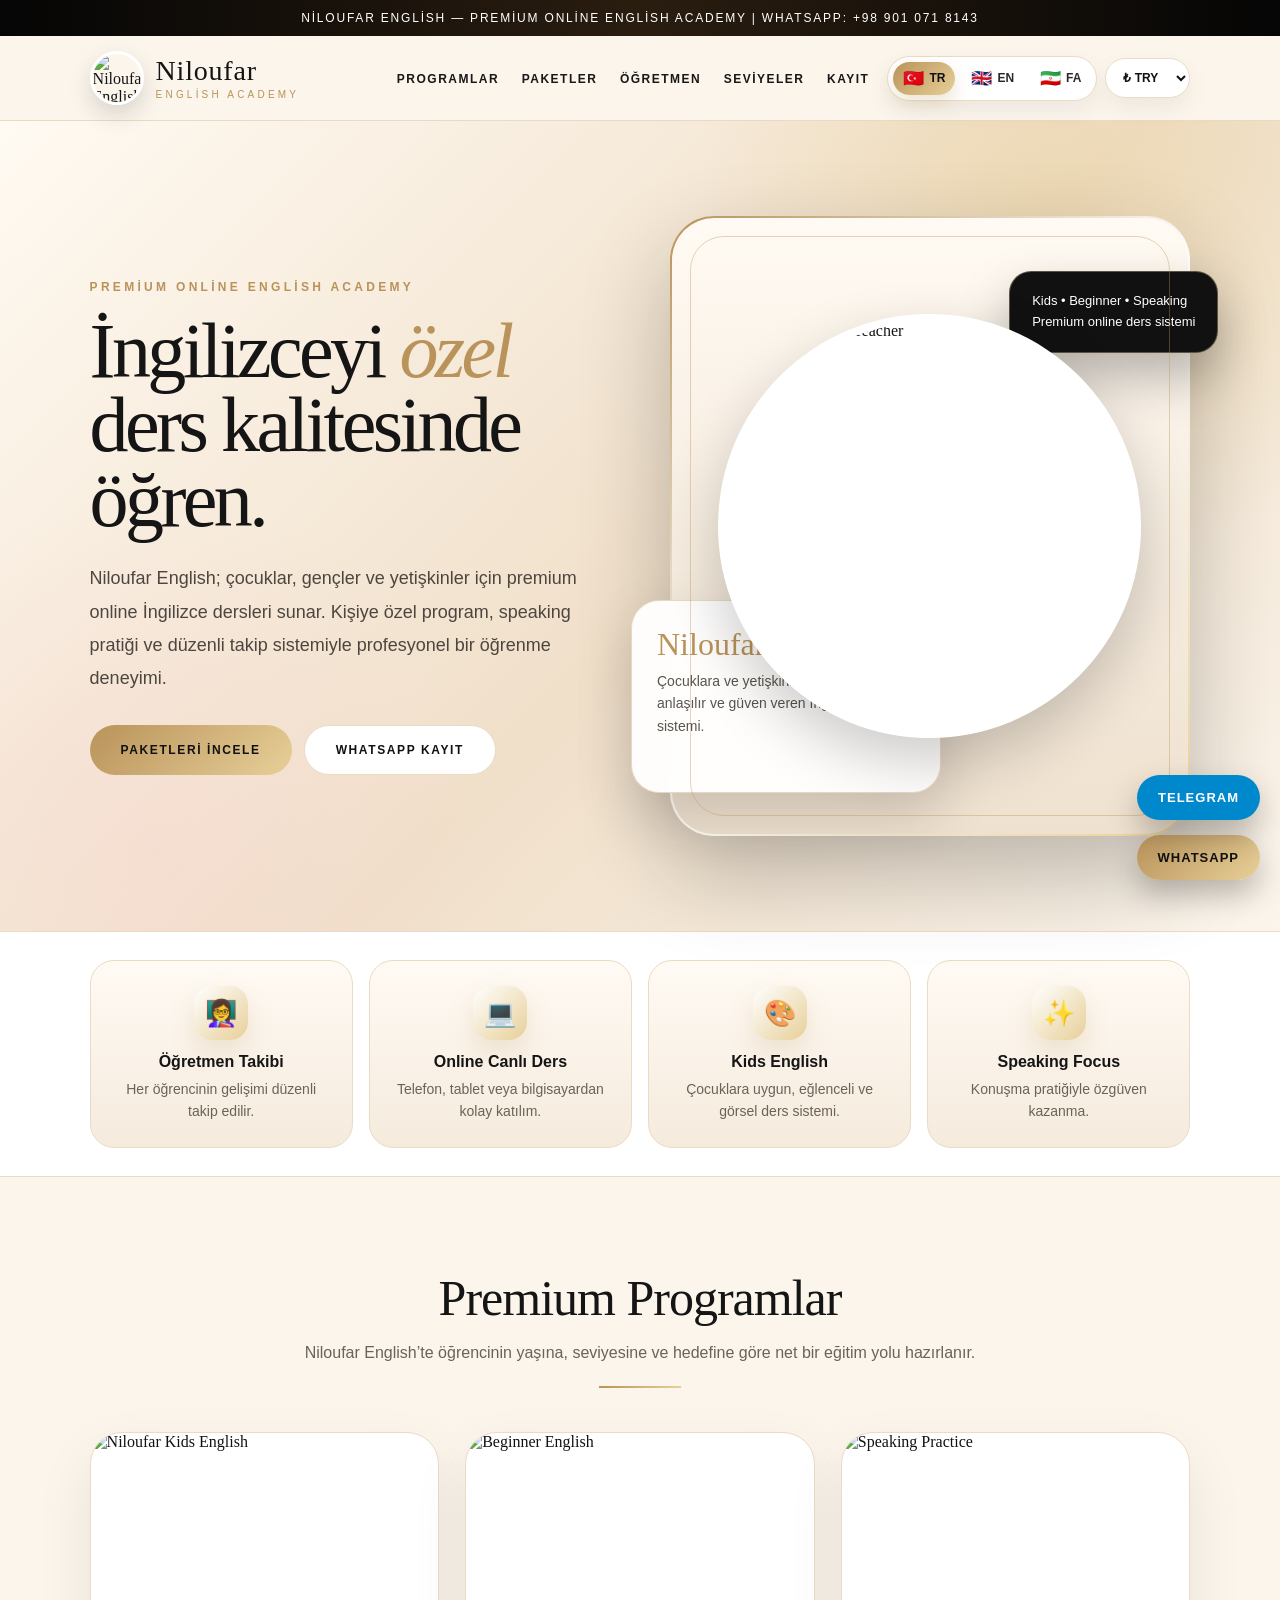
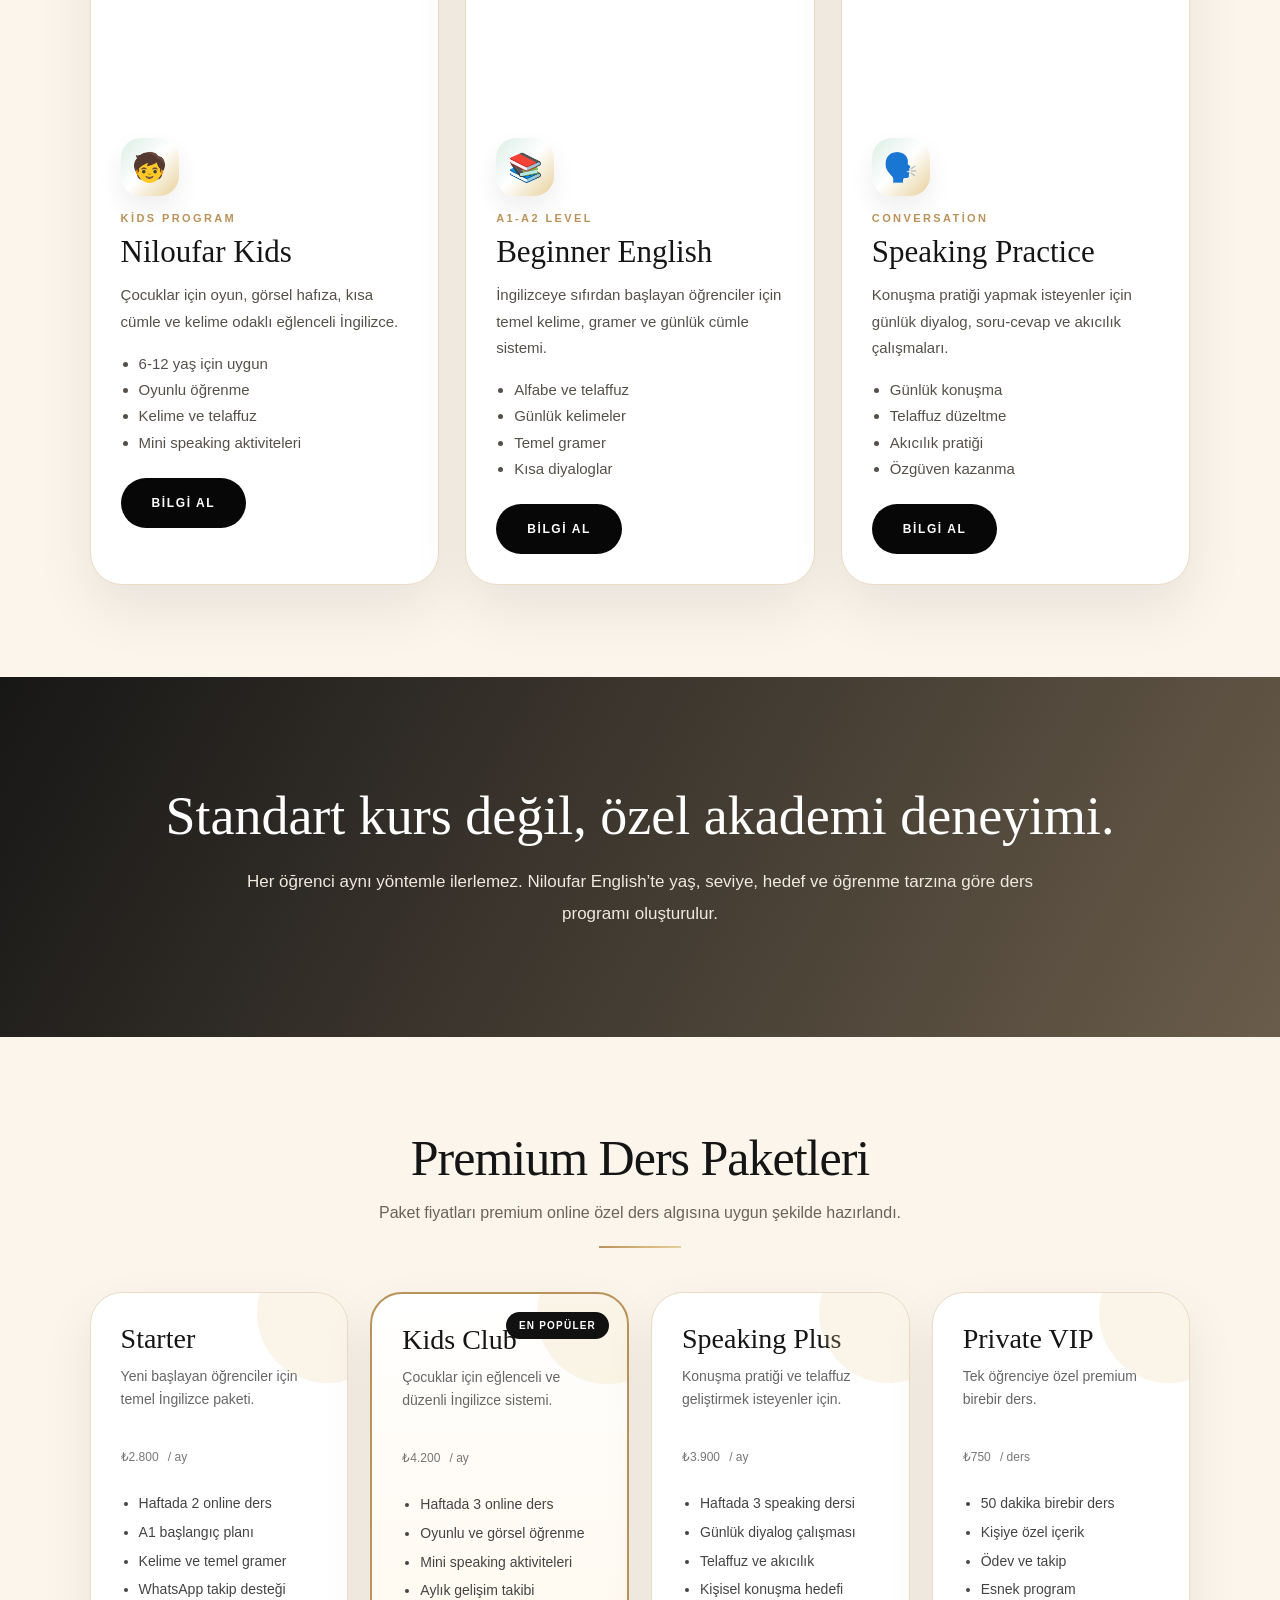
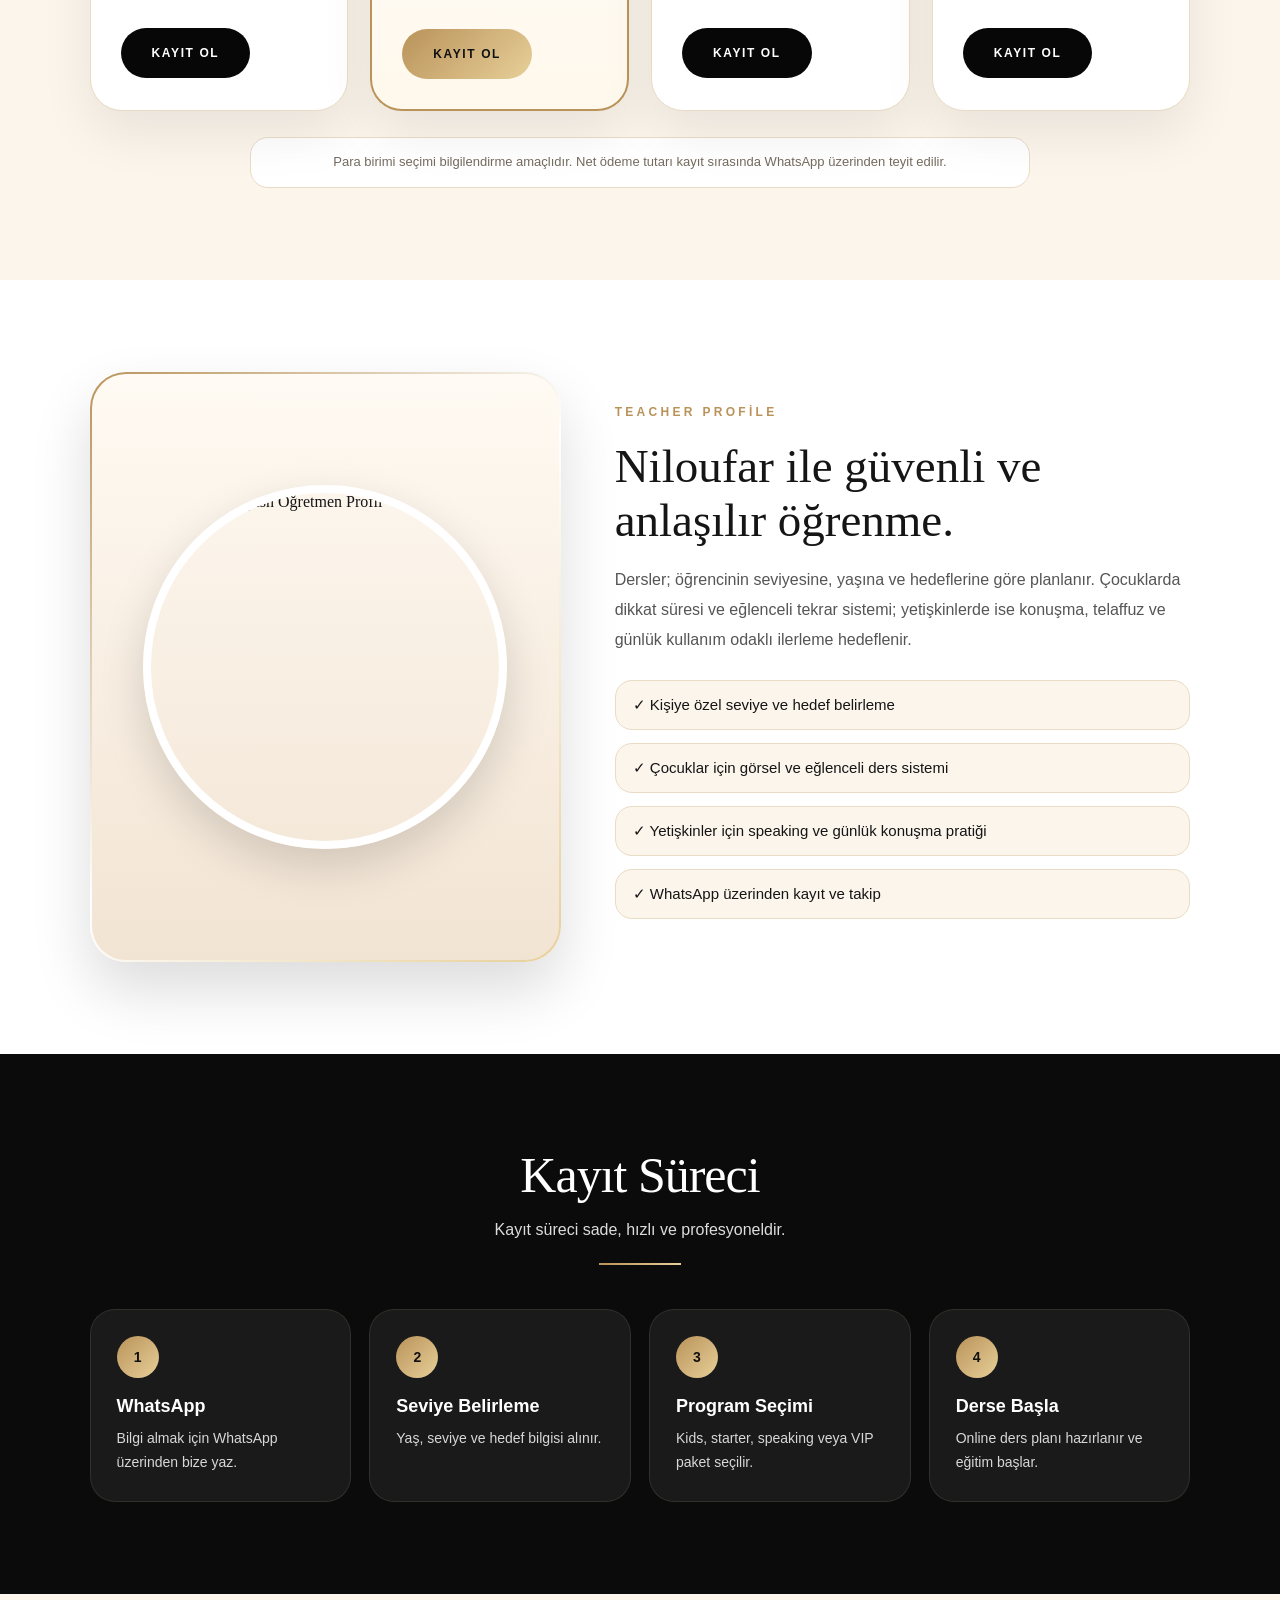
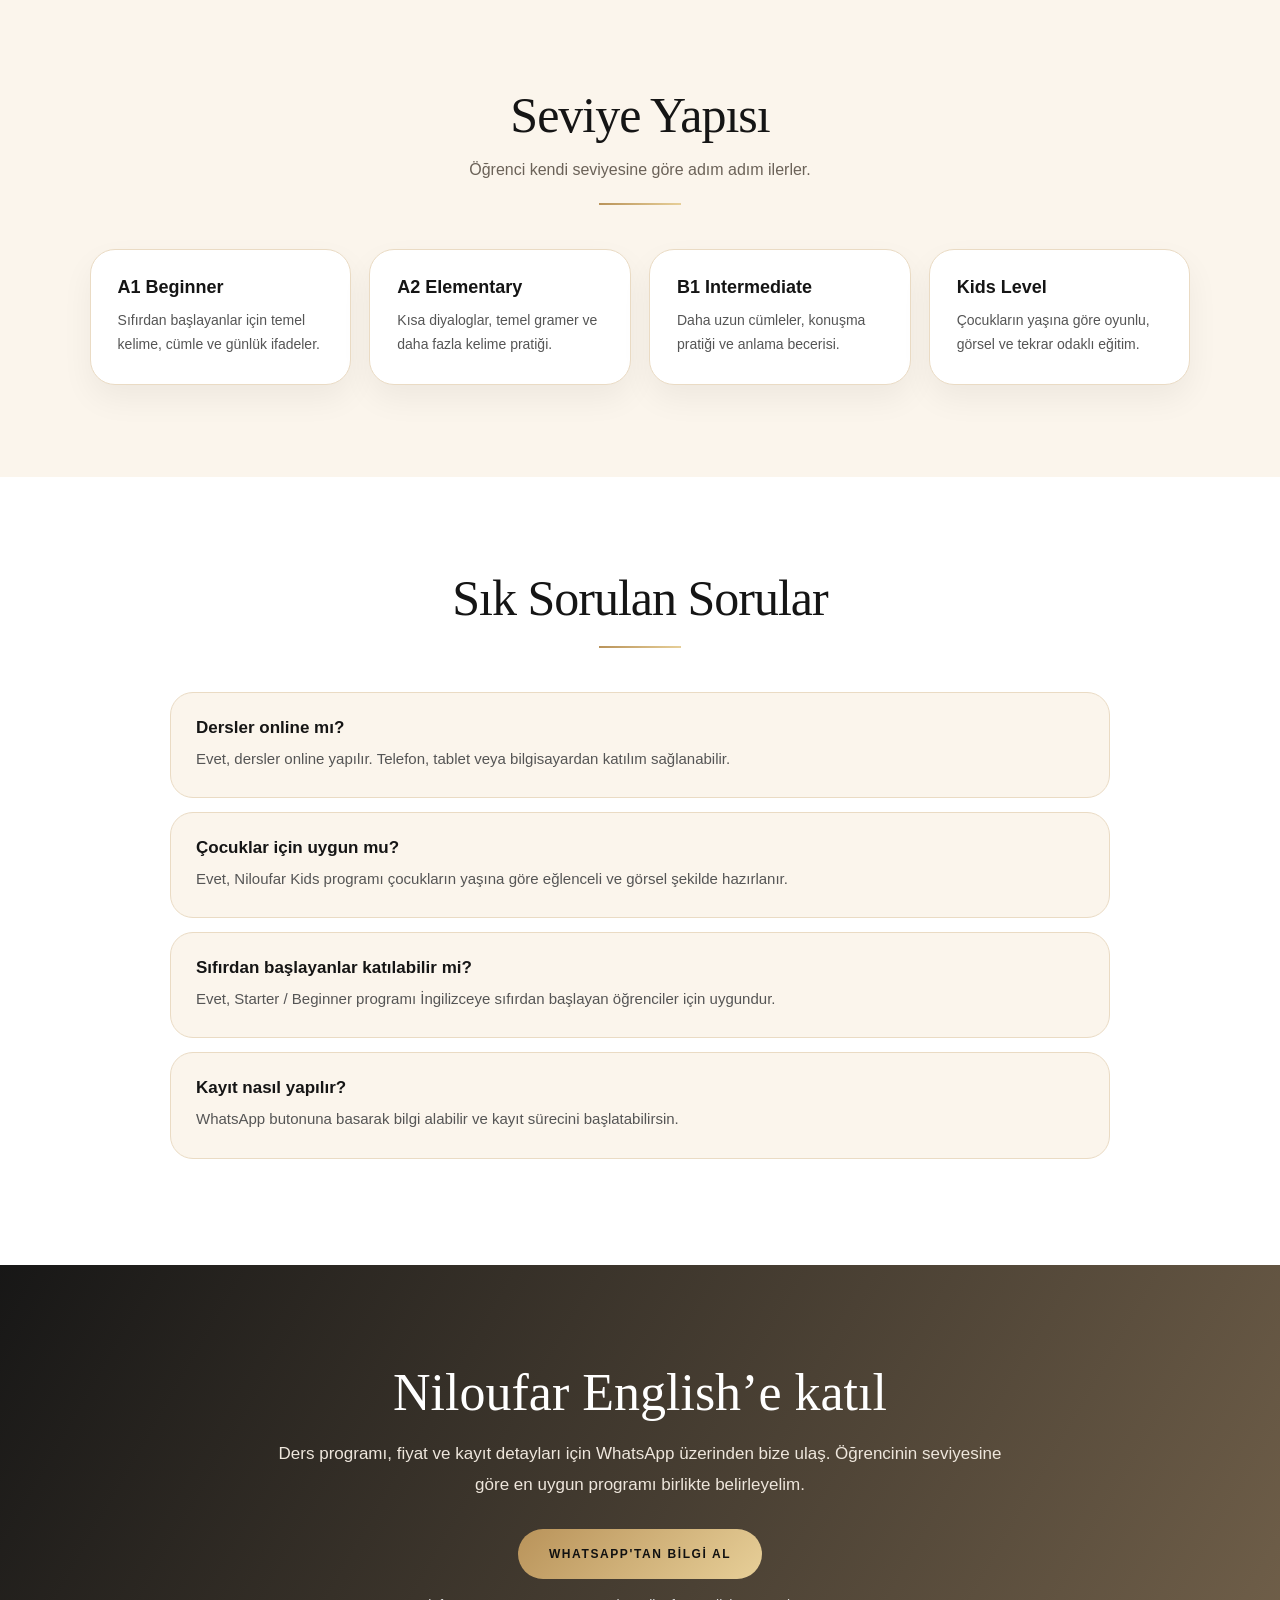
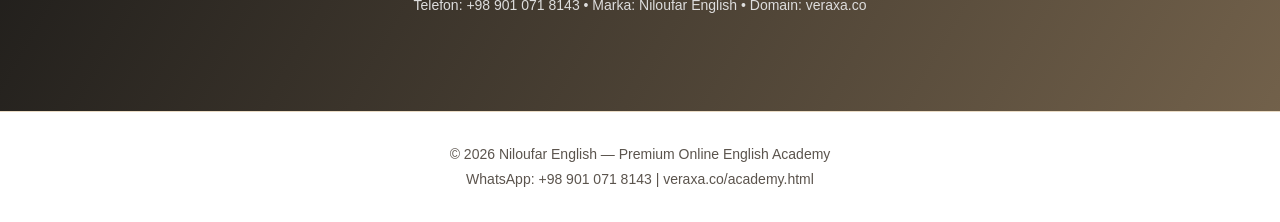
==== commit d86d1f5b: "Change 'Hello World' to 'Goodbye World'" ====
--- a/academy.html
+++ b/academy.html
@@ -72,6 +72,7 @@
 
     .contact-box{padding:98px 7%;background:linear-gradient(120deg,rgba(9,9,9,.94),rgba(66,45,18,.74)),url('https://images.unsplash.com/photo-1543269865-cbf427effbad?auto=format&fit=crop&w=1600&q=85') center/cover;color:#fff;text-align:center}.contact-box h2{font-size:52px;font-weight:500;margin-bottom:16px}.contact-box p{font:17px/1.85 Arial,Helvetica,sans-serif;color:#eee6dc;max-width:740px;margin:0 auto 28px}.contact-mini{font:14px Arial,Helvetica,sans-serif;color:#ddd;margin-top:18px}
     footer{padding:30px 7%;background:#fff;color:#5b544d;text-align:center;font:14px/1.8 Arial,Helvetica,sans-serif;border-top:1px solid var(--line)}.fixed-whatsapp{position:fixed;right:20px;bottom:20px;background:linear-gradient(135deg,var(--gold),var(--gold2));color:#111;padding:15px 21px;border-radius:999px;z-index:80;box-shadow:0 14px 30px rgba(0,0,0,.25);font:900 13px Arial,Helvetica,sans-serif;letter-spacing:1px;text-transform:uppercase}
+.fixed-telegram{position:fixed;right:20px;bottom:80px;background:#0088cc;color:#fff;padding:15px 21px;border-radius:999px;z-index:80;box-shadow:0 14px 30px rgba(0,0,0,.25);font:900 13px Arial,Helvetica,sans-serif;letter-spacing:1px;text-transform:uppercase}
 
     [dir="rtl"] body,[dir="rtl"] .sans,[dir="rtl"] nav,[dir="rtl"] .btn,[dir="rtl"] .top-note,[dir="rtl"] select{font-family:Tahoma,Arial,sans-serif}
     [dir="rtl"] nav a{margin-left:0;margin-right:18px}
@@ -172,7 +173,8 @@
   <section class="contact-box" id="contact"><h2 data-i18n="contactTitle">Niloufar English’e katıl</h2><p data-i18n="contactText">Ders programı, fiyat ve kayıt detayları için WhatsApp üzerinden bize ulaş. Öğrencinin seviyesine göre en uygun programı birlikte belirleyelim.</p><a class="btn btn-gold" href="https://wa.me/989010718143?text=Merhaba,%20Niloufar%20English%20dersleri%20hakkında%20bilgi%20almak%20istiyorum." target="_blank" data-i18n="contactBtn">WhatsApp'tan Bilgi Al</a><div class="contact-mini" data-i18n="contactMini">Telefon: +98 901 071 8143 • Marka: Niloufar English • Domain: veraxa.co</div></section>
 
   <footer data-i18n="footerText">© 2026 Niloufar English — Premium Online English Academy<br>WhatsApp: +98 901 071 8143 | veraxa.co/academy.html</footer>
-  <a class="fixed-whatsapp" href="https://wa.me/989010718143?text=Merhaba,%20Niloufar%20English%20dersleri%20hakkında%20bilgi%20almak%20istiyorum." target="_blank" data-i18n="whatsappFixed">WhatsApp</a>
+  <a class="fixed-whatsapp" href="https://wa.me/989010718143" target="_blank">WhatsApp</a>
+<a class="fixed-telegram" href="https://t.me/nilu_mi" target="_blank">Telegram</a>
 
   <script>
     const telefon = '989010718143';
